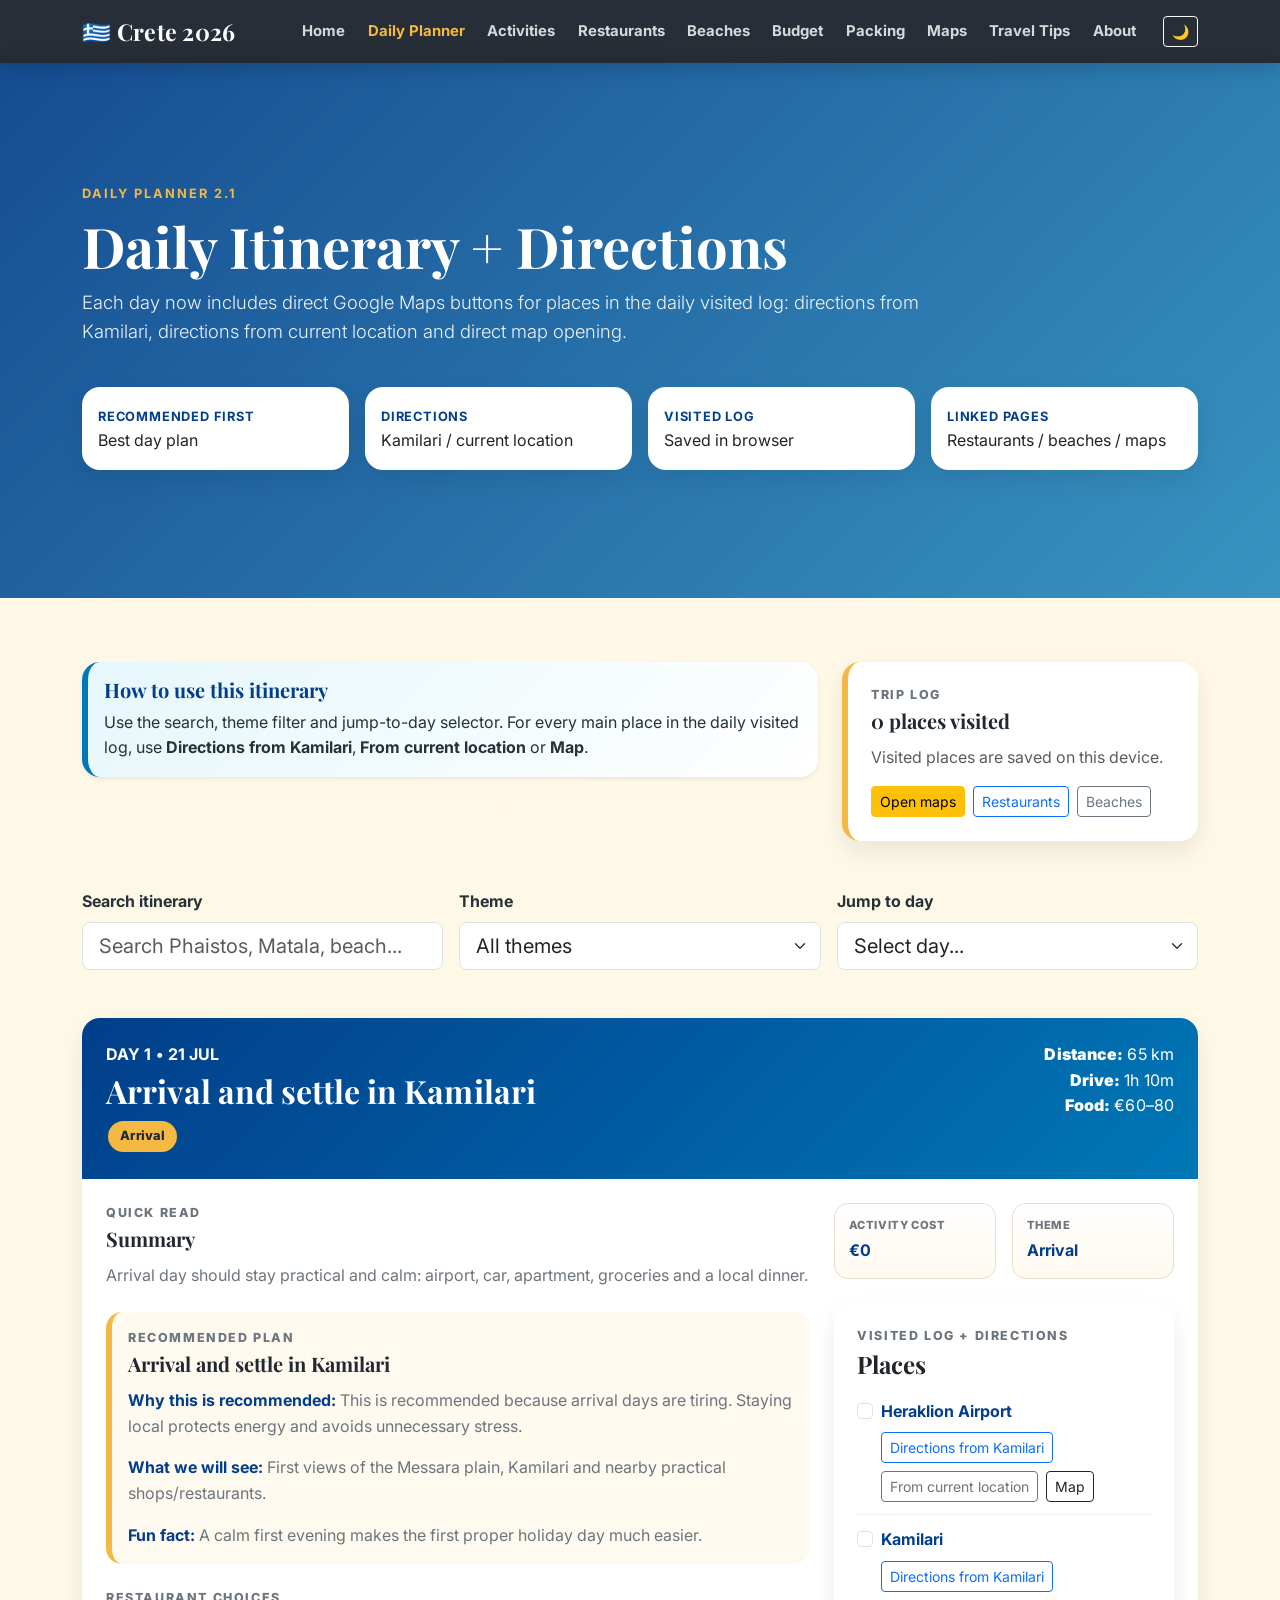
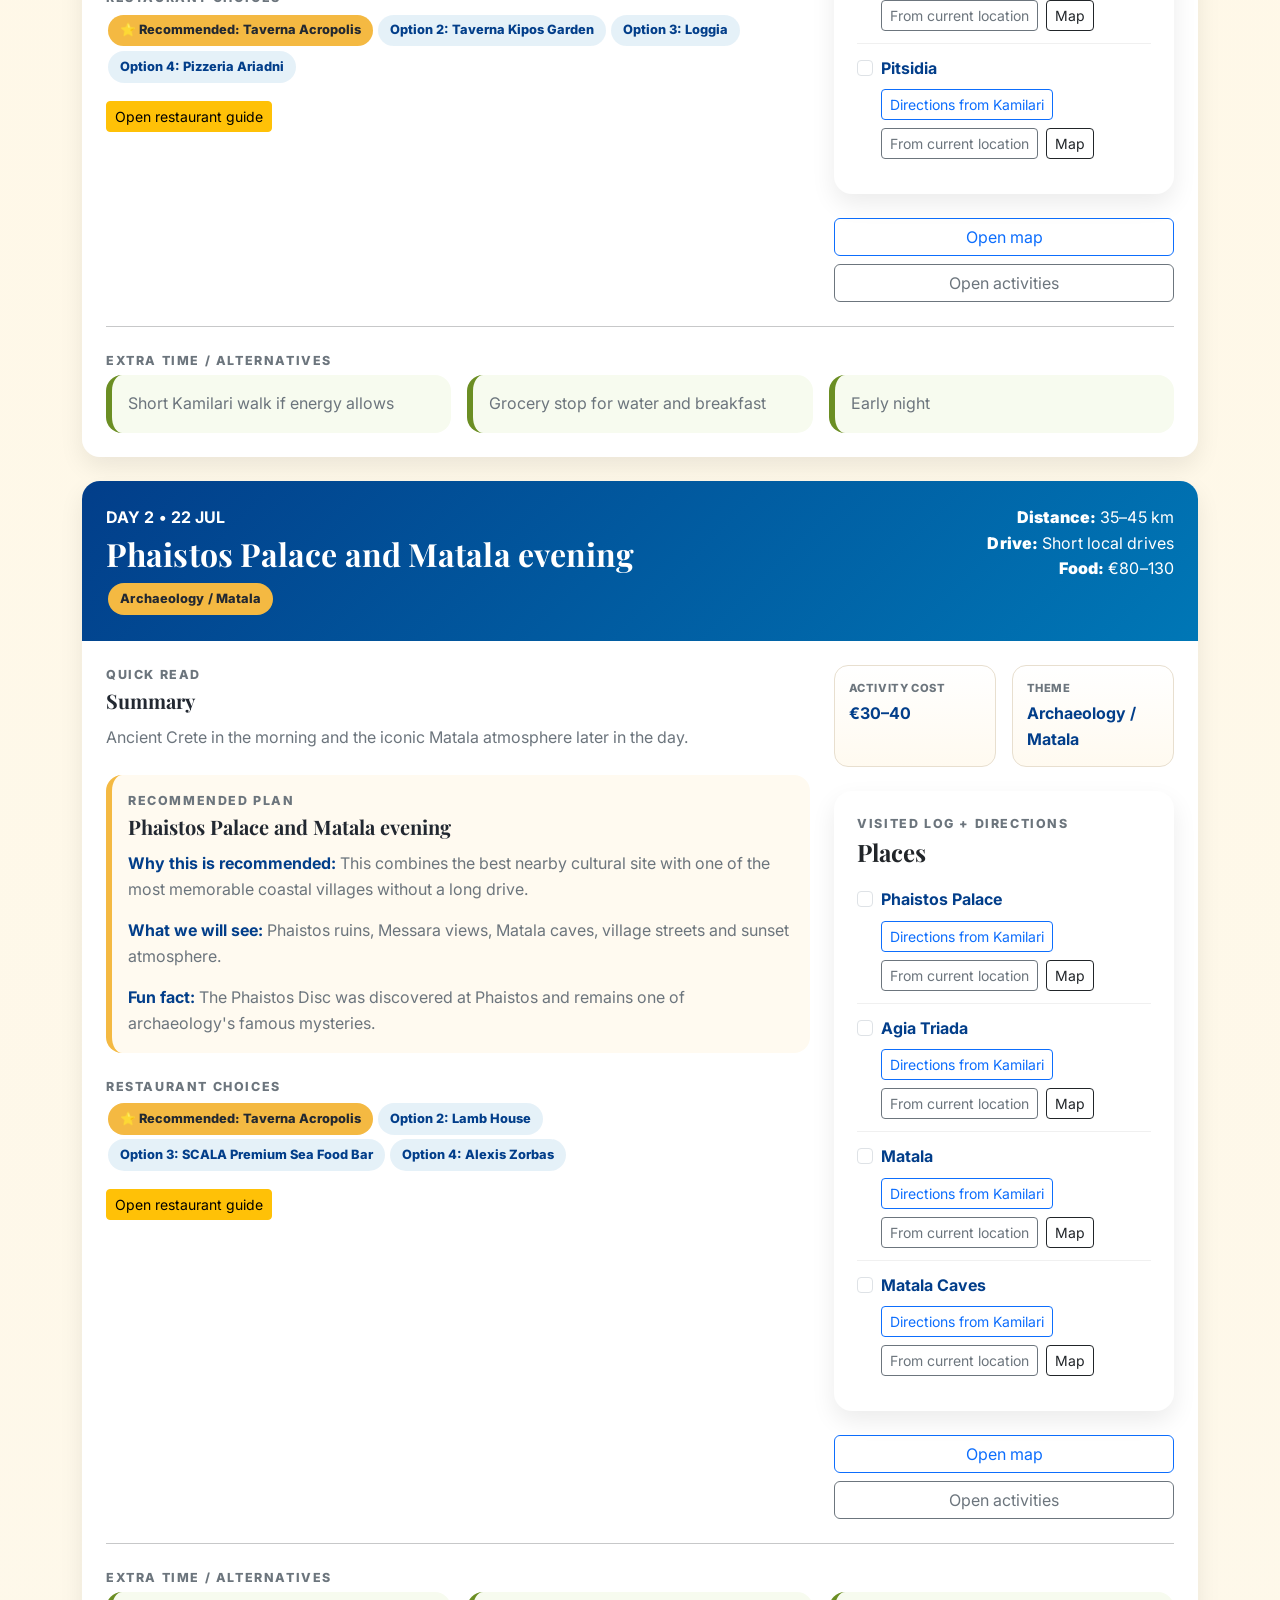
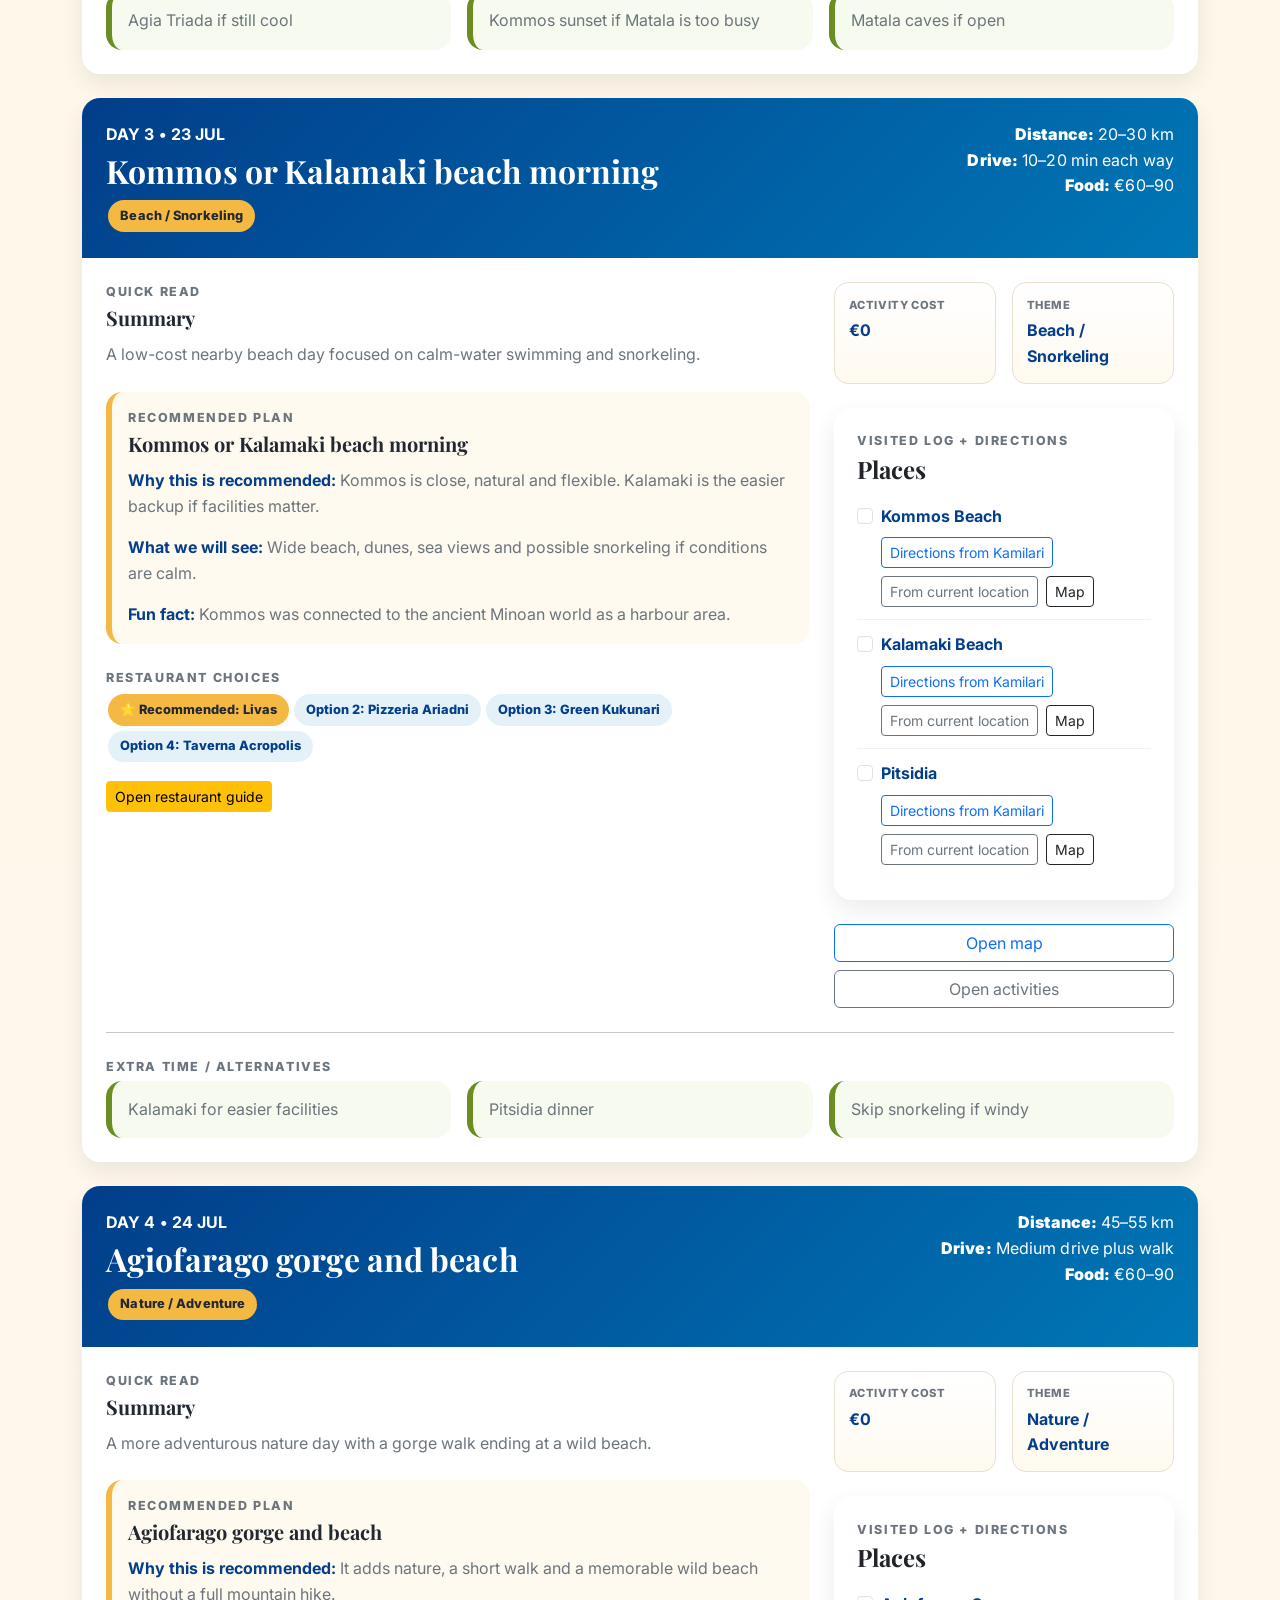
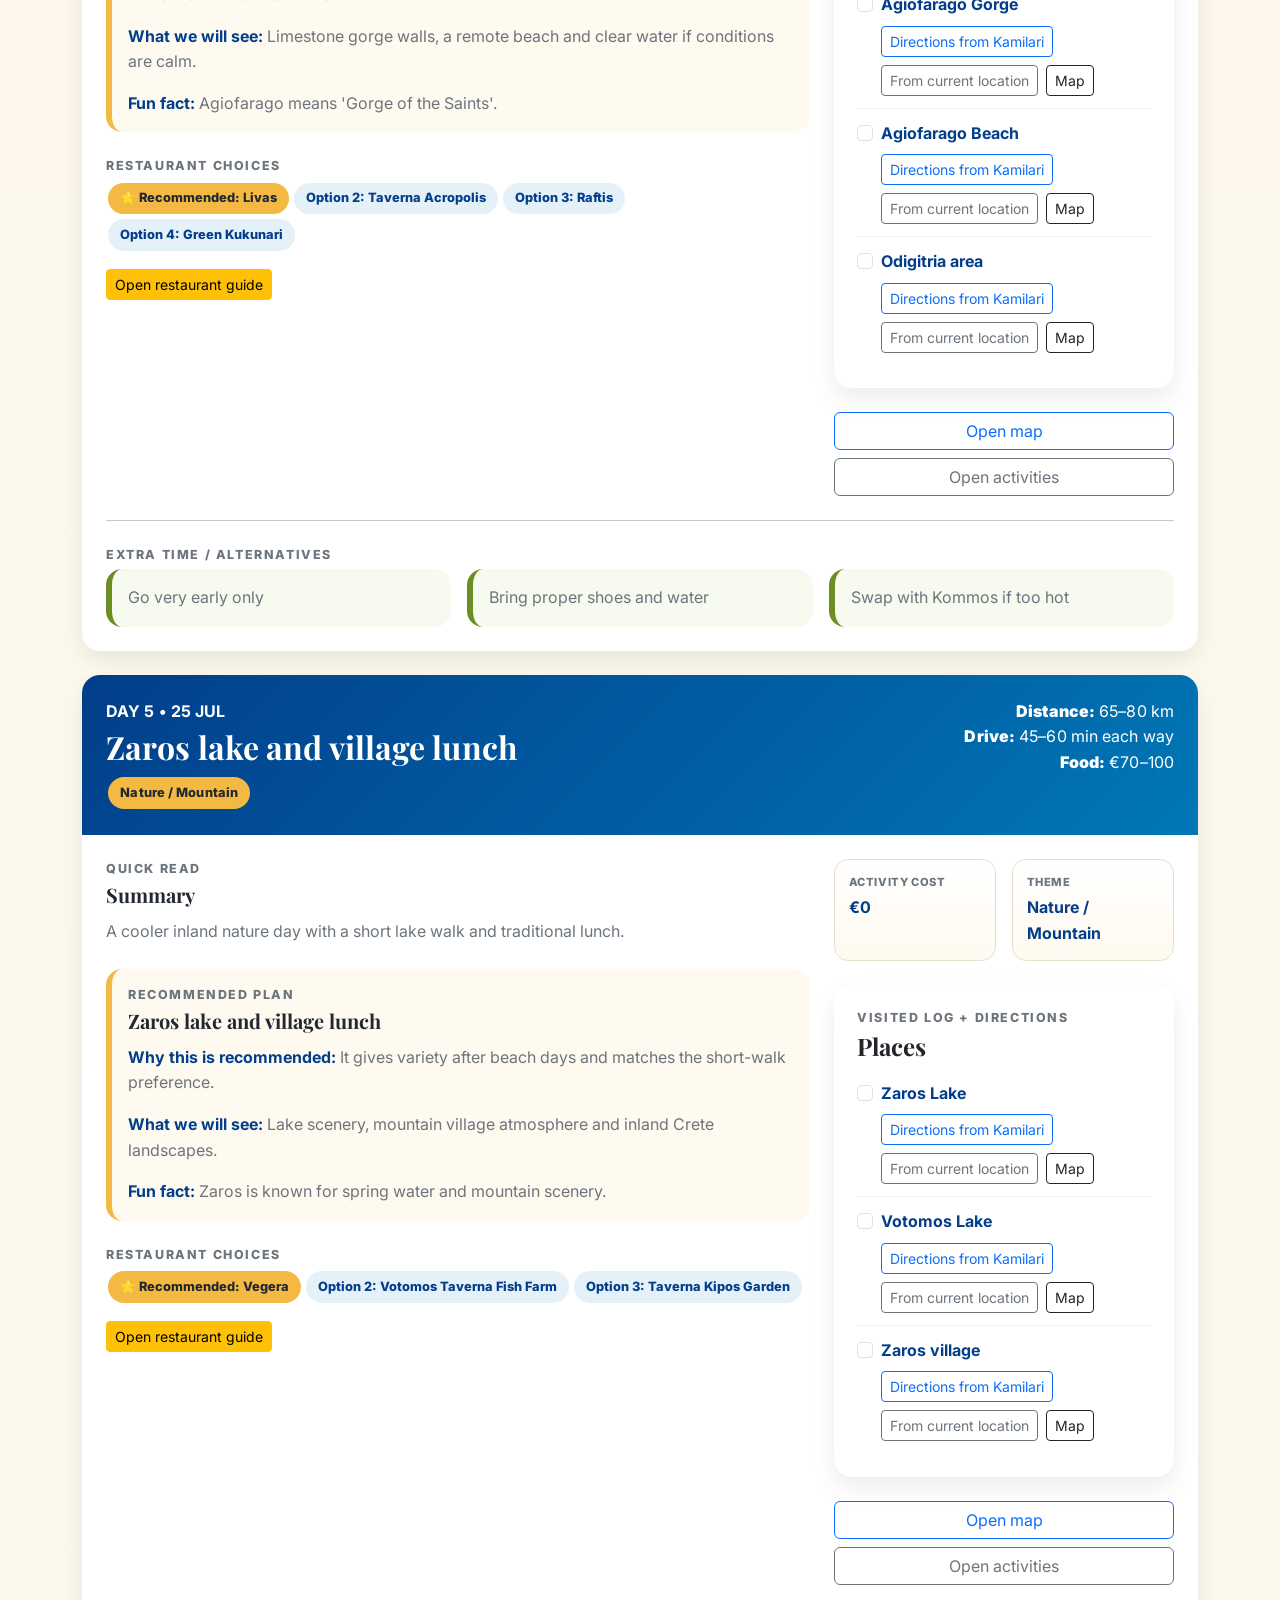
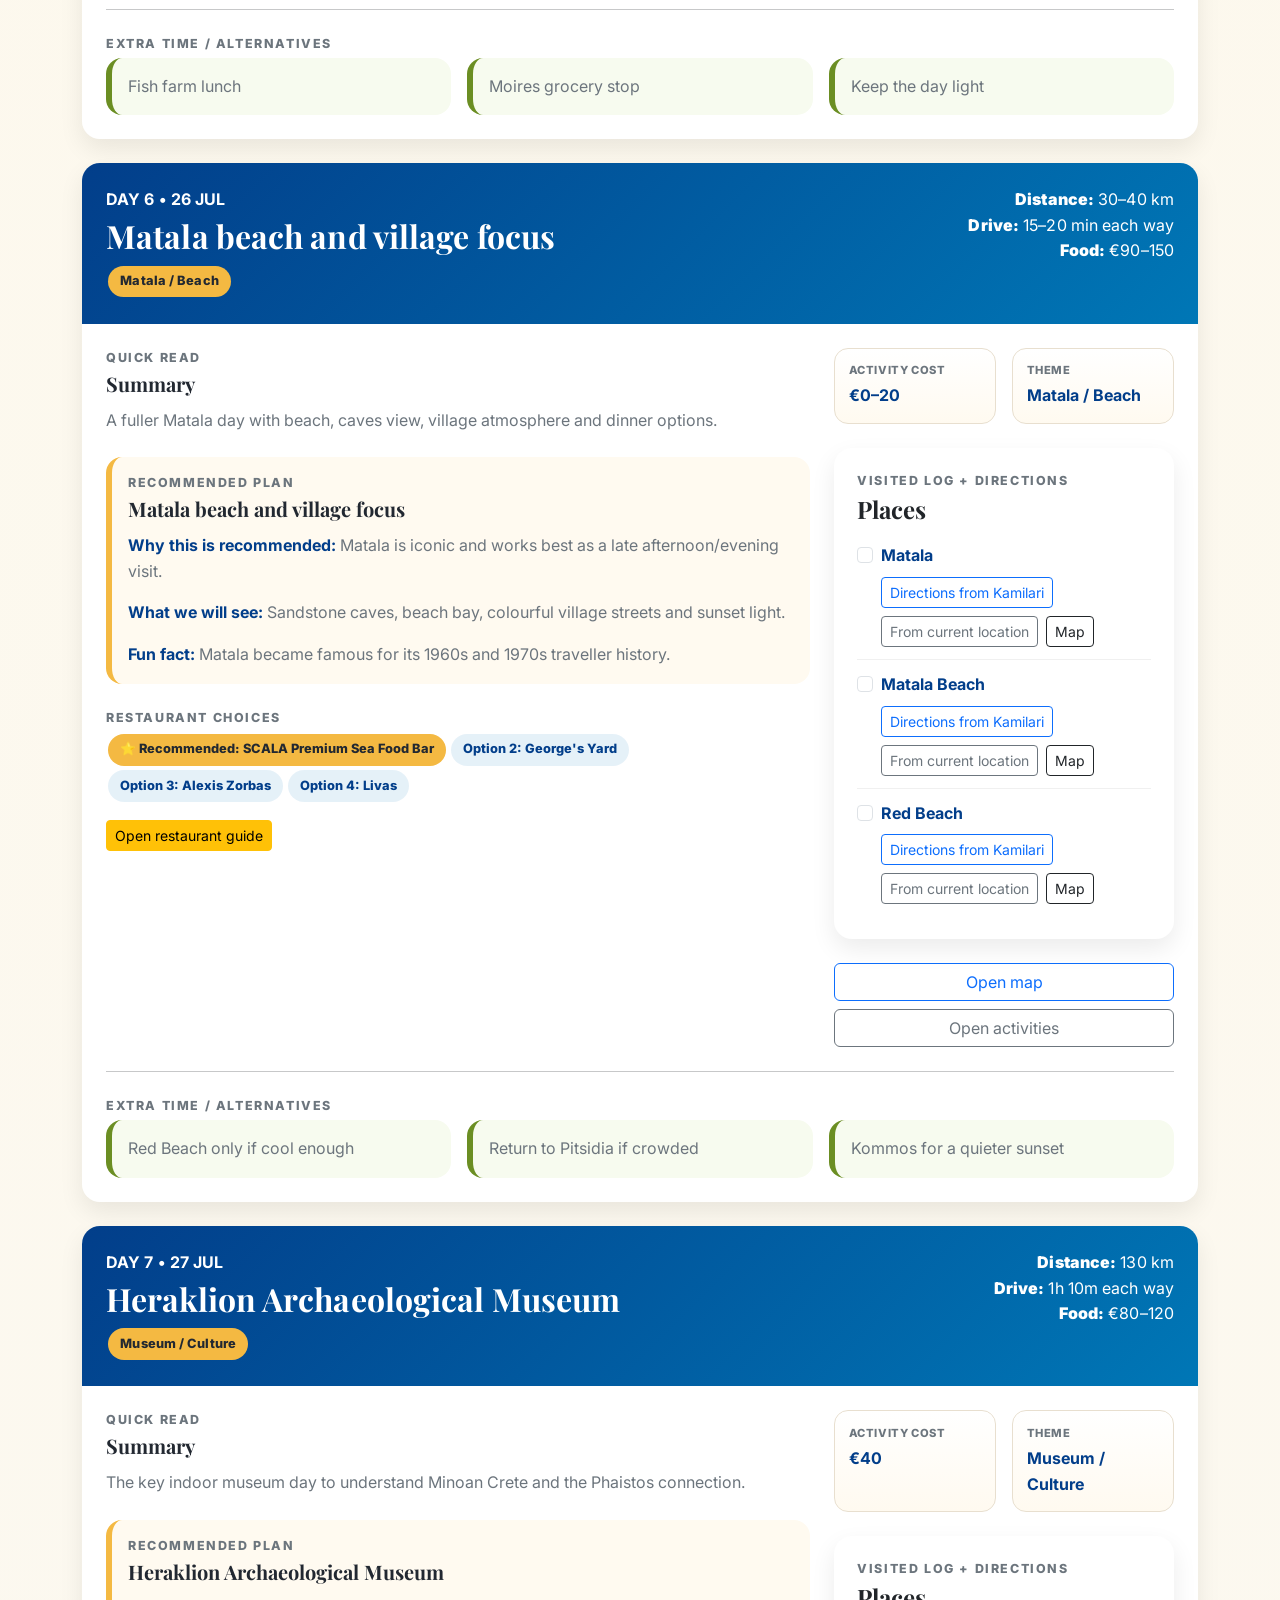
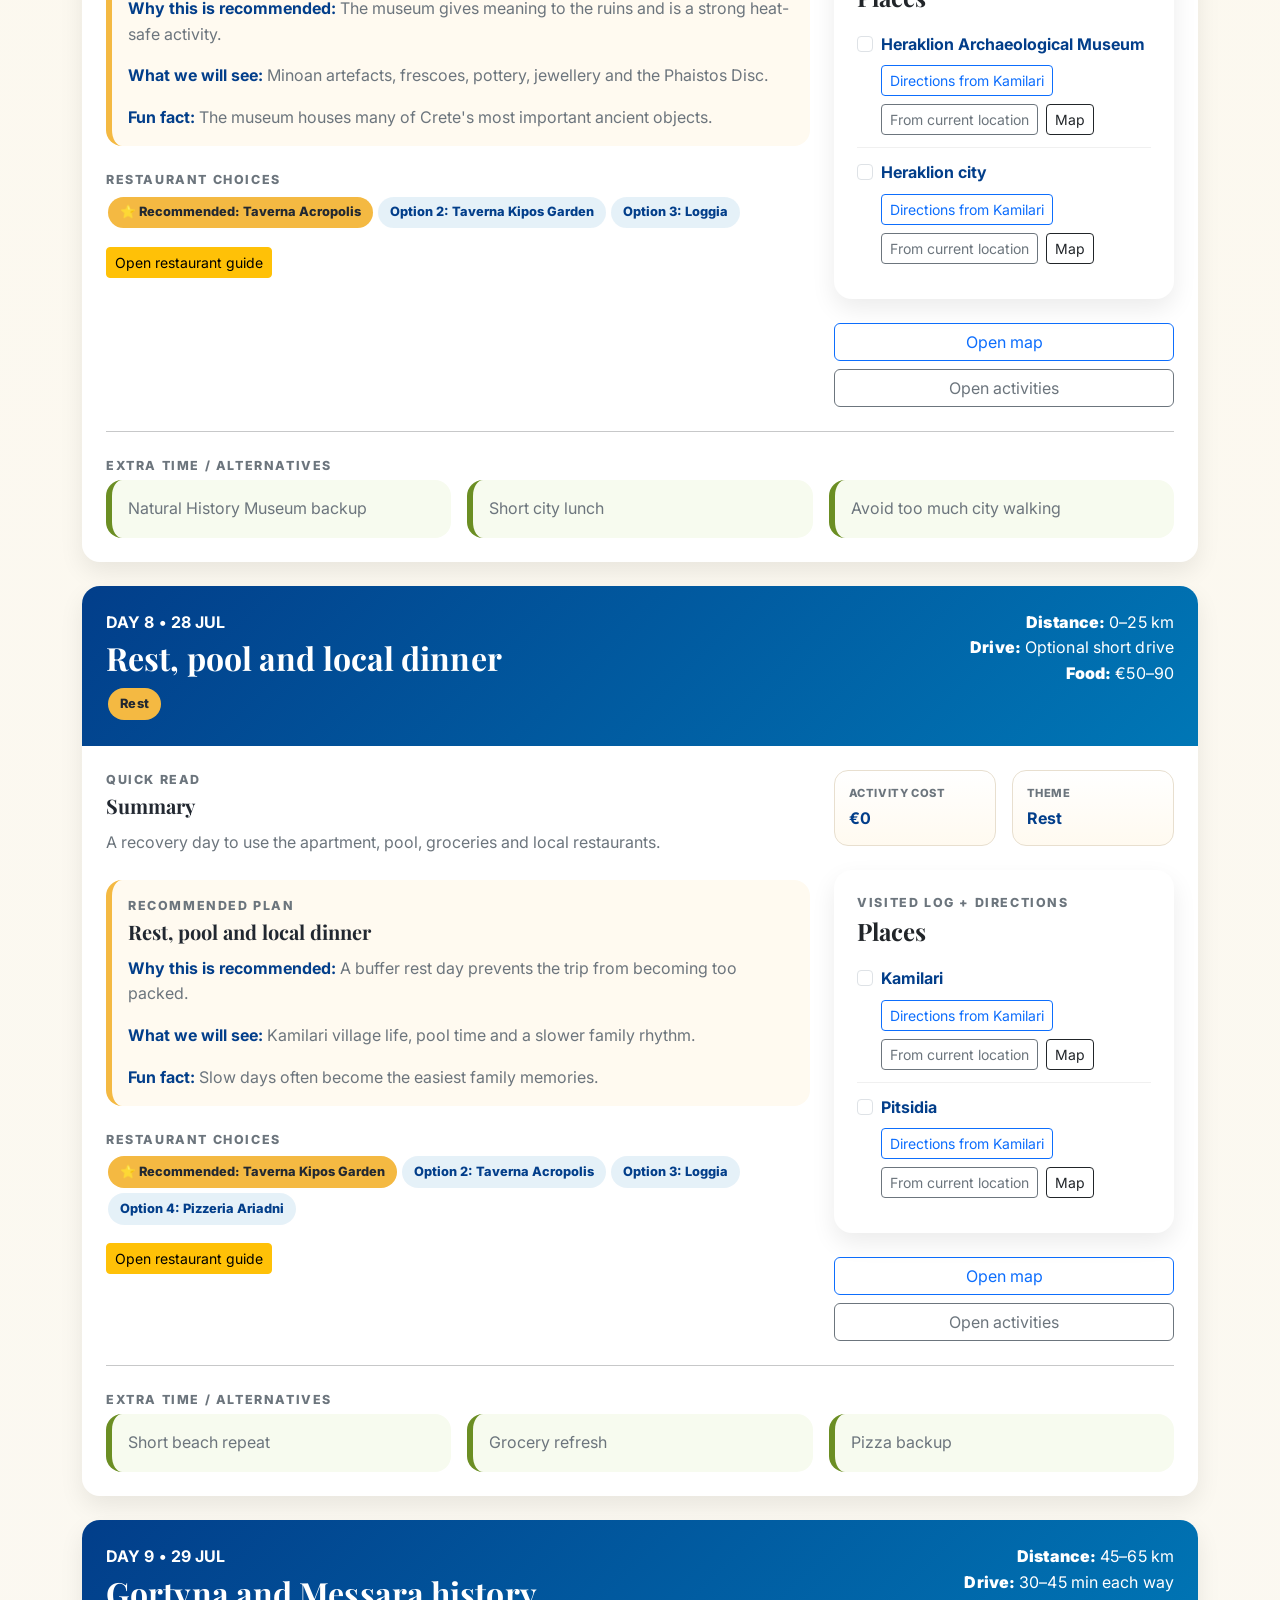
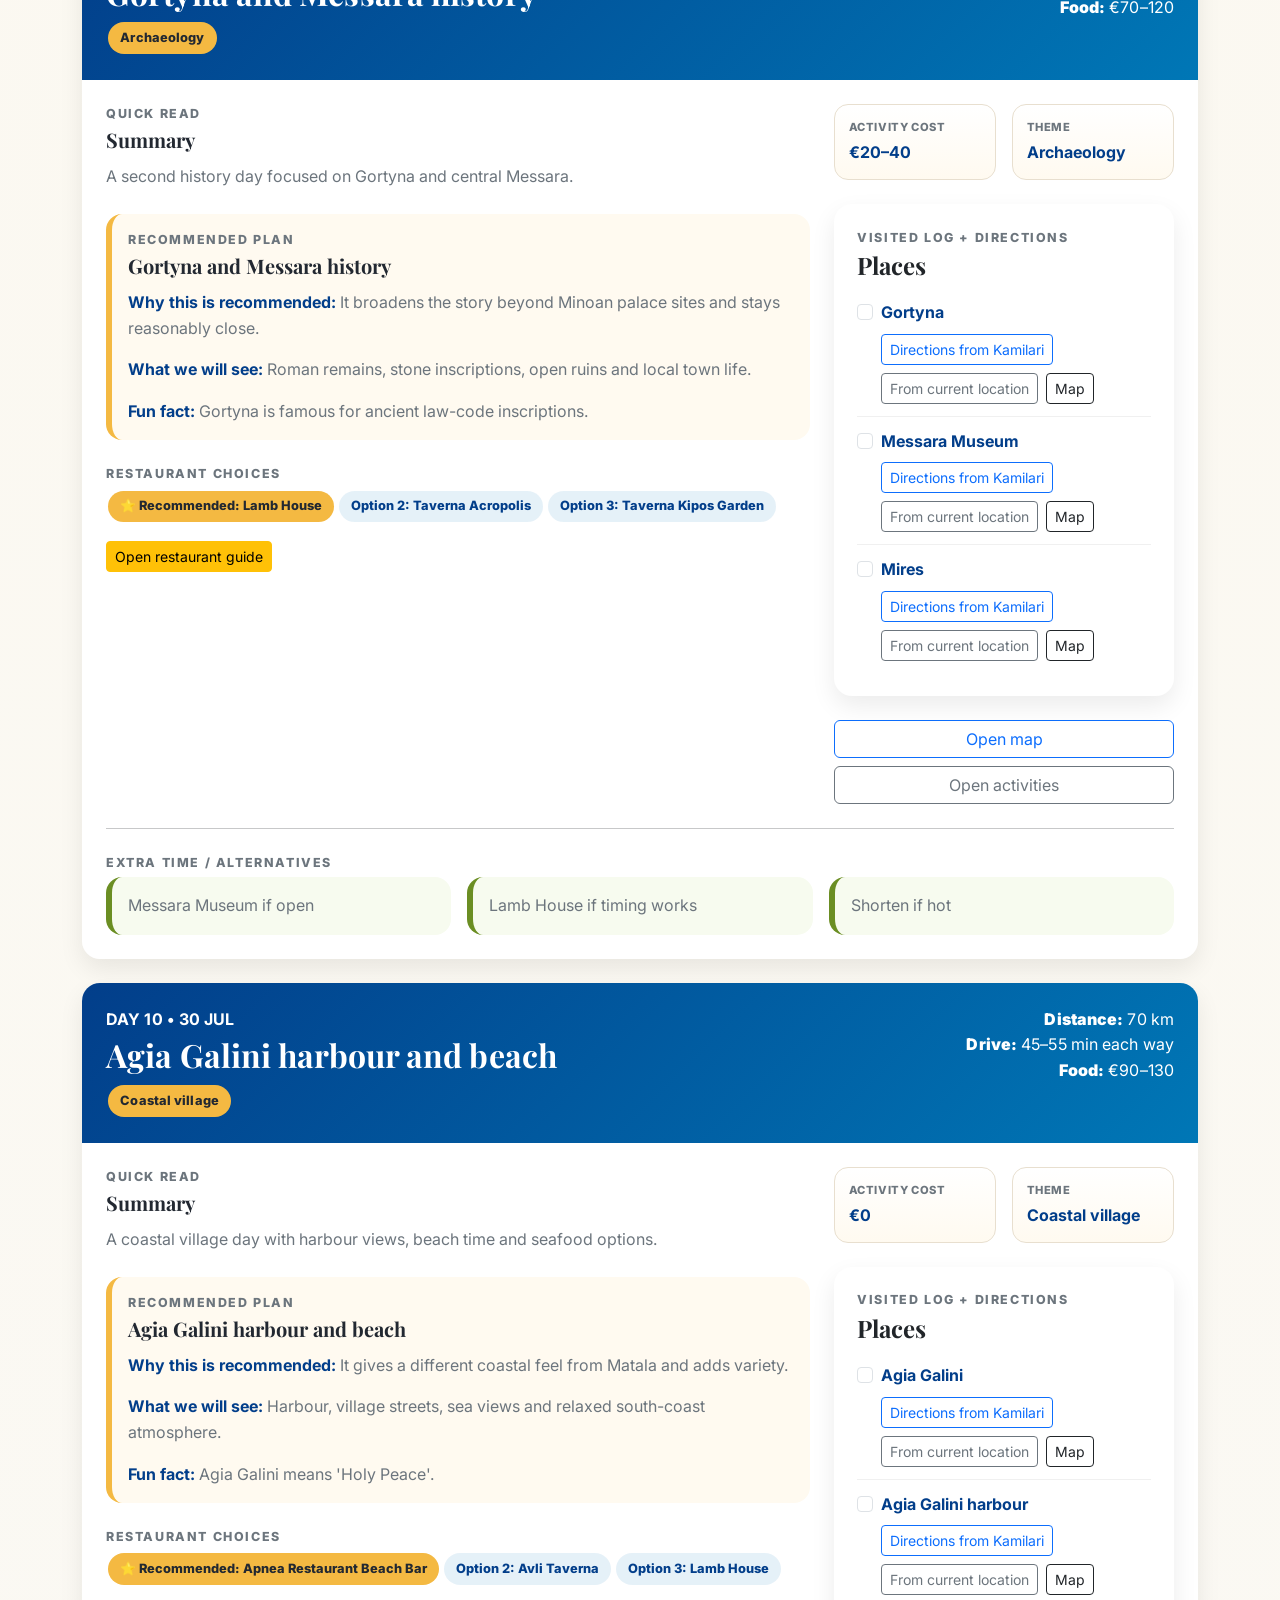
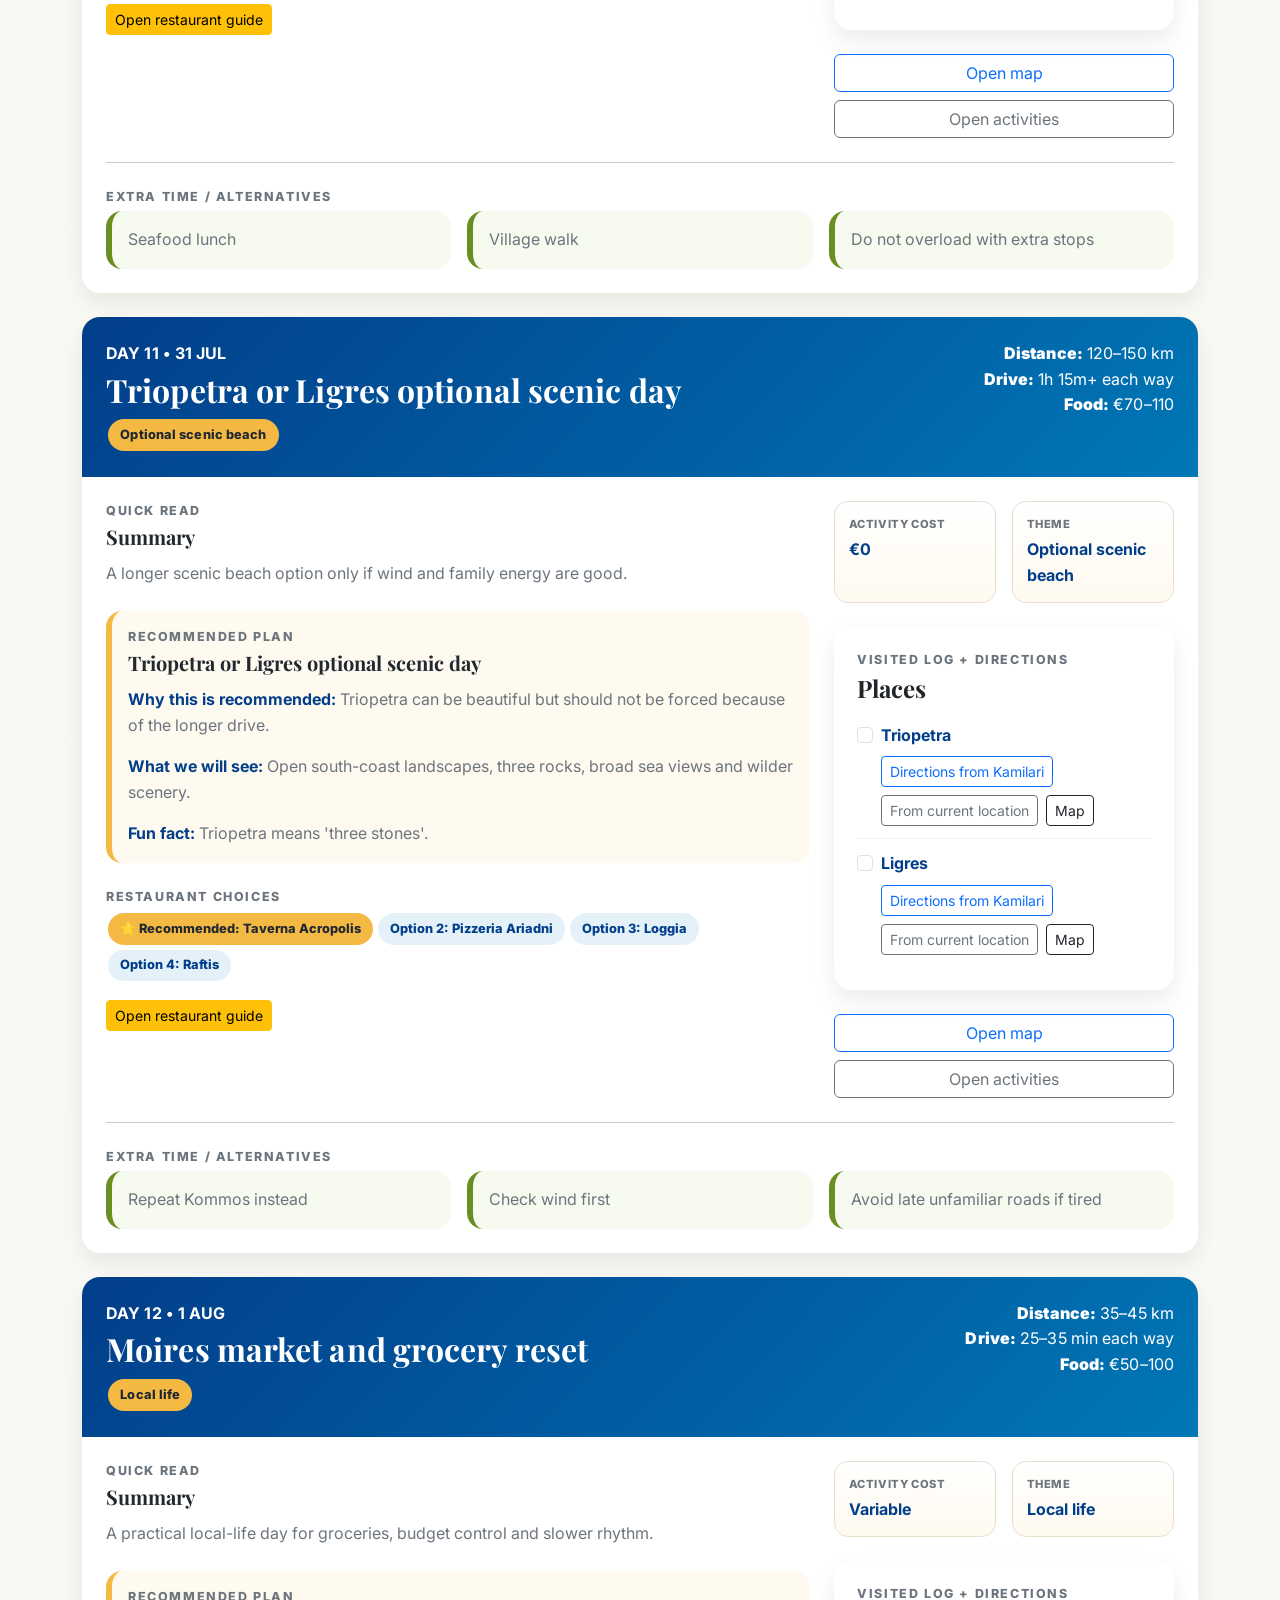
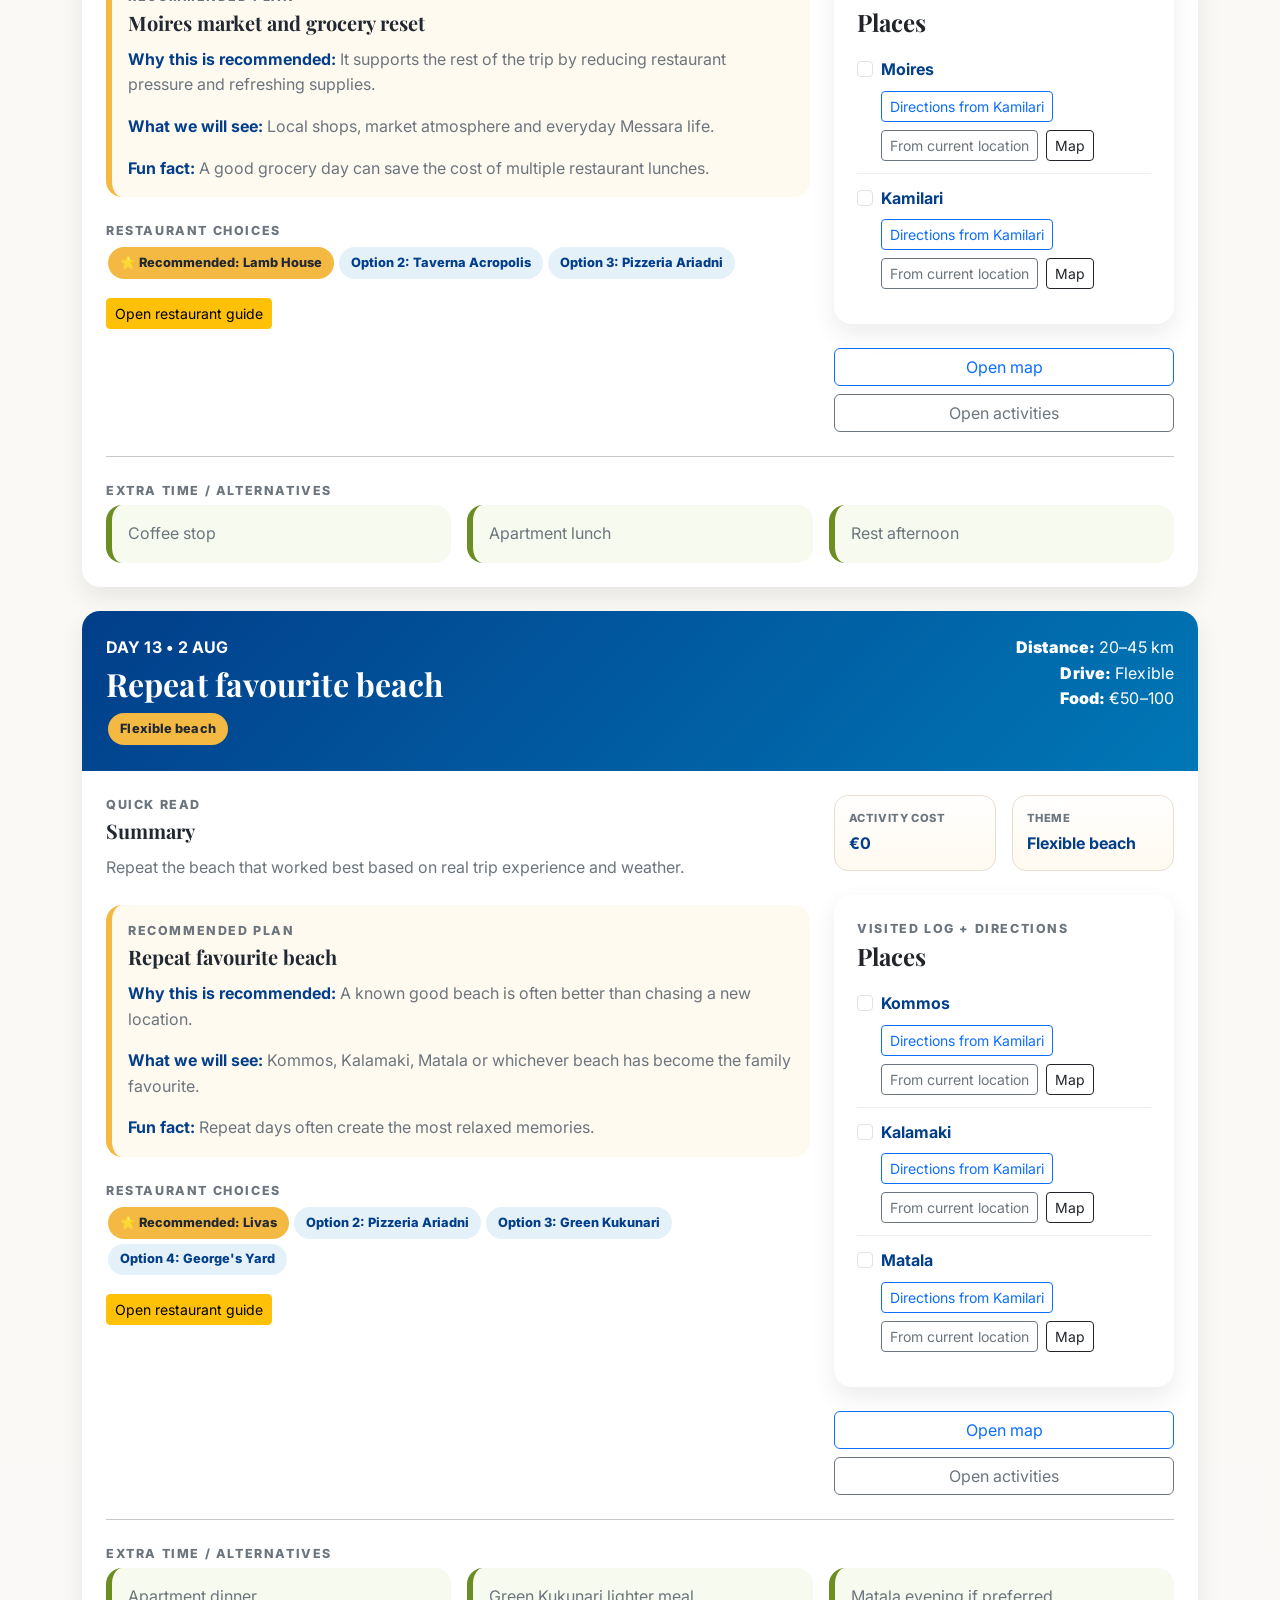
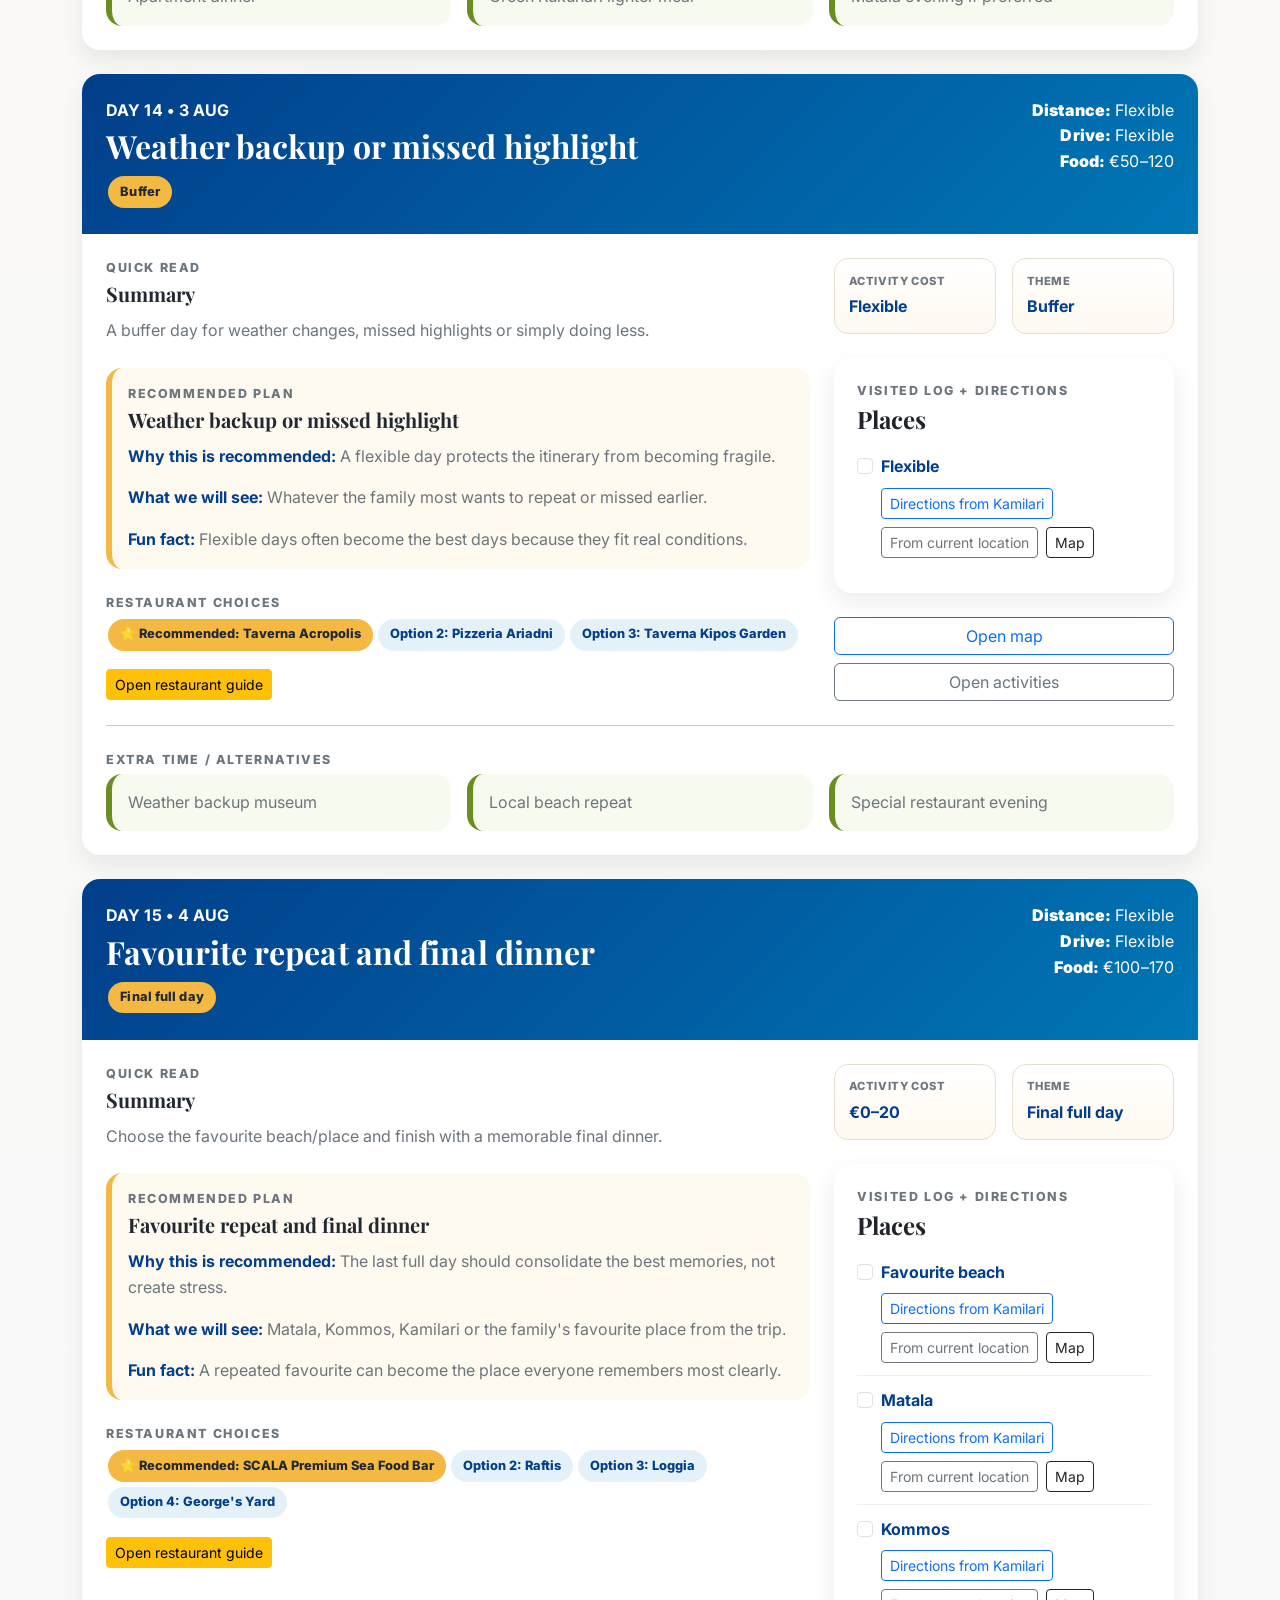
==== itinerary.html @ 0cd70614 "Add files via upload" ====
<!DOCTYPE html>
<html lang="en">
<head>
    <meta charset="UTF-8">
    <meta name="viewport" content="width=device-width, initial-scale=1.0">
    <title>Daily Planner | Crete Family Holiday 2026</title>
    <link href="https://cdn.jsdelivr.net/npm/bootstrap@5.3.3/dist/css/bootstrap.min.css" rel="stylesheet">
    <link href="https://fonts.googleapis.com/css2?family=Playfair+Display:wght@600;700&family=Inter:wght@400;500;600;700&display=swap" rel="stylesheet">
    <link href="css/style.css" rel="stylesheet">
    <style>
        .itinerary-hero { background: linear-gradient(135deg, rgba(2,62,138,.92), rgba(0,119,182,.78)); }
        .planner-section-label { letter-spacing: 1.6px; font-size: .78rem; text-transform: uppercase; color: #0077b6; font-weight: 800; }
        .day-card-header { background: linear-gradient(135deg, #023e8a, #0077b6); color: #fff; }
        .recommendation-box { border-left: 6px solid #f4b942; background: #fffaf0; border-radius: 16px; padding: 1rem; }
        .extra-box { border-left: 6px solid #6b8e23; background: #f7fbef; border-radius: 16px; padding: 1rem; height: 100%; }
        .meta-box { background: linear-gradient(180deg, #fff, #fffaf0); border: 1px solid #e8dfcf; border-radius: 14px; padding: .85rem; height: 100%; }
        .meta-box small { display:block; text-transform:uppercase; letter-spacing:.6px; font-size:.7rem; color:#6c757d; font-weight:800; margin-bottom:.2rem; }
        .meta-box strong { color:#023e8a; }
        .tag-pill { display:inline-block; padding:.35rem .75rem; border-radius:999px; background:rgba(0,119,182,.1); color:#023e8a; font-size:.8rem; font-weight:800; margin:.15rem; }
        .recommended-pill { background:#f4b942; color:#222831; }
        .visited-place-row { padding:.75rem 0; border-bottom:1px solid rgba(0,0,0,.06); }
        .visited-place-row:last-child { border-bottom:0; }
        .visited-place-row input:checked + label { text-decoration: line-through; color:#6c757d; }
        .summary-card { border-left: 6px solid #f4b942; }
        .sticky-actions { position: sticky; top: 75px; }
        @media (max-width: 991px) { .sticky-actions { position: static; } }
    </style>
</head>
<body>
    <nav class="navbar navbar-expand-lg navbar-dark bg-dark fixed-top">
        <div class="container">
            <a class="navbar-brand fw-bold" href="index.html">🇬🇷 Crete 2026</a>
            <button class="navbar-toggler" type="button" data-bs-toggle="collapse" data-bs-target="#mainNavbar" aria-controls="mainNavbar" aria-expanded="false" aria-label="Toggle navigation"><span class="navbar-toggler-icon"></span></button>
            <div class="collapse navbar-collapse" id="mainNavbar">
                <ul class="navbar-nav ms-auto align-items-lg-center">
                    <li class="nav-item"><a class="nav-link" href="index.html">Home</a></li>
                    <li class="nav-item"><a class="nav-link active" href="itinerary.html">Daily Planner</a></li>
                    <li class="nav-item"><a class="nav-link" href="activities.html">Activities</a></li>
                    <li class="nav-item"><a class="nav-link" href="restaurants.html">Restaurants</a></li>
                    <li class="nav-item"><a class="nav-link" href="beaches.html">Beaches</a></li>
                    <li class="nav-item"><a class="nav-link" href="budget.html">Budget</a></li>
                    <li class="nav-item"><a class="nav-link" href="packing.html">Packing</a></li>
                    <li class="nav-item"><a class="nav-link" href="maps.html">Maps</a></li>
                    <li class="nav-item"><a class="nav-link" href="traveltips.html">Travel Tips</a></li>
                    <li class="nav-item"><a class="nav-link" href="about.html">About</a></li>
                    <li class="nav-item"><button id="darkModeToggle" class="btn btn-sm btn-outline-light ms-lg-3" type="button">🌙</button></li>
                </ul>
            </div>
        </div>
    </nav>

    <header class="itinerary-hero text-white py-5" style="margin-top:56px;">
        <div class="container py-5">
            <p class="text-uppercase fw-bold mb-2">Daily Planner 2.1</p>
            <h1 class="display-4 fw-bold">Daily Itinerary + Directions</h1>
            <p class="lead">Each day now includes direct Google Maps buttons for places in the daily visited log: directions from Kamilari, directions from current location and direct map opening.</p>
            <div class="row g-3 mt-4">
                <div class="col-md-3"><div class="bg-white text-dark rounded p-3 h-100"><strong>Recommended first</strong><br>Best day plan</div></div>
                <div class="col-md-3"><div class="bg-white text-dark rounded p-3 h-100"><strong>Directions</strong><br>Kamilari / current location</div></div>
                <div class="col-md-3"><div class="bg-white text-dark rounded p-3 h-100"><strong>Visited log</strong><br>Saved in browser</div></div>
                <div class="col-md-3"><div class="bg-white text-dark rounded p-3 h-100"><strong>Linked pages</strong><br>Restaurants / beaches / maps</div></div>
            </div>
        </div>
    </header>

    <main>
        <section class="py-5 bg-light">
            <div class="container">
                <div class="row g-4 mb-5">
                    <div class="col-lg-8">
                        <div class="alert alert-info shadow-sm border-0 mb-0">
                            <h2 class="h5 fw-bold mb-2">How to use this itinerary</h2>
                            <p class="mb-0">Use the search, theme filter and jump-to-day selector. For every main place in the daily visited log, use <strong>Directions from Kamilari</strong>, <strong>From current location</strong> or <strong>Map</strong>.</p>
                        </div>
                    </div>
                    <div class="col-lg-4">
                        <div class="card shadow-sm summary-card sticky-actions">
                            <div class="card-body">
                                <p class="planner-section-label mb-1">Trip log</p>
                                <h3 class="fw-bold" id="visitedSummary">0 places visited</h3>
                                <p class="text-muted mb-3">Visited places are saved on this device.</p>
                                <div class="d-flex flex-wrap gap-2">
                                    <a class="btn btn-warning btn-sm" href="maps.html">Open maps</a>
                                    <a class="btn btn-outline-primary btn-sm" href="restaurants.html">Restaurants</a>
                                    <a class="btn btn-outline-secondary btn-sm" href="beaches.html">Beaches</a>
                                </div>
                            </div>
                        </div>
                    </div>
                </div>

                <div class="row g-3 mb-5">
                    <div class="col-md-4"><label for="daySearch" class="form-label fw-bold">Search itinerary</label><input id="daySearch" class="form-control form-control-lg" type="search" placeholder="Search Phaistos, Matala, beach..."></div>
                    <div class="col-md-4"><label for="themeFilter" class="form-label fw-bold">Theme</label><select id="themeFilter" class="form-select form-select-lg"><option value="all">All themes</option></select></div>
                    <div class="col-md-4"><label for="dayJump" class="form-label fw-bold">Jump to day</label><select id="dayJump" class="form-select form-select-lg"><option value="">Select day...</option></select></div>
                </div>
                <div id="daysContainer" class="row g-4"></div>
            </div>
        </section>
    </main>

    <footer class="bg-dark text-white py-4">
        <div class="container"><div class="row"><div class="col-md-6"><h5>Crete Family Holiday 2026</h5><p class="mb-0">Personal travel planner for Kamilari, South Crete.</p></div><div class="col-md-6 text-md-end"><p class="mb-0">Last updated: July 2026</p><p class="mb-0">Built for GitHub Pages</p></div></div></div>
    </footer>

    <script src="https://cdn.jsdelivr.net/npm/bootstrap@5.3.3/dist/js/bootstrap.bundle.min.js"></script>
    <script src="js/data.js"></script>
    <script src="js/script.js"></script>
    <script>
        const visitedPlacesKey = "creteVisitedPlaces";
        const placeCoordinates = {
            "heraklion-airport":[35.3397,25.1803], "kamilari":[35.0337,24.7935], "pitsidia":[35.0167,24.7833],
            "phaistos-palace":[35.0514,24.8138], "phaistos":[35.0514,24.8138], "agia-triada":[35.0586,24.7937],
            "matala":[34.9934,24.7497], "matala-caves":[34.9934,24.7497], "kommos-beach":[35.0044,24.7609], "kommos":[35.0044,24.7609],
            "kalamaki-beach":[35.0280,24.7592], "kalamaki":[35.0280,24.7592], "agiofarago-gorge":[34.9288,24.7791], "agiofarago-beach":[34.9288,24.7791], "agiofarago":[34.9288,24.7791],
            "odigitria-area":[34.9753,24.7906], "odigitria":[34.9753,24.7906], "zaros-lake":[35.1301,24.9046], "votomos-lake":[35.1301,24.9046], "zaros-village":[35.1301,24.9046], "zaros":[35.1301,24.9046],
            "red-beach":[34.9867,24.7475], "heraklion-archaeological-museum":[35.3384,25.1365], "heraklion-museum":[35.3384,25.1365], "heraklion-city":[35.3387,25.1442], "heraklion":[35.3387,25.1442],
            "gortyna":[35.0612,24.9476], "messara-museum":[35.0522,24.8733], "mires":[35.0522,24.8733], "moires":[35.0522,24.8733],
            "agia-galini":[35.0968,24.6889], "agia-galini-harbour":[35.0968,24.6889], "triopetra":[35.1163,24.5480], "ligres":[35.1152,24.5704], "favourite-beach":[34.9934,24.7497], "flexible":[35.0337,24.7935]
        };

        const enrichedDays = [
            {day:1,date:"21 Jul",theme:"Arrival",title:"Arrival and settle in Kamilari",distanceKm:"65 km",driveTime:"1h 10m",activityCost:"€0",foodBudget:"€60–80",summary:"Arrival day should stay practical and calm: airport, car, apartment, groceries and a local dinner.",why:"This is recommended because arrival days are tiring. Staying local protects energy and avoids unnecessary stress.",see:"First views of the Messara plain, Kamilari and nearby practical shops/restaurants.",fun:"A calm first evening makes the first proper holiday day much easier.",places:["Heraklion Airport","Kamilari","Pitsidia"],restaurants:["Taverna Acropolis","Taverna Kipos Garden","Loggia","Pizzeria Ariadni"],extras:["Short Kamilari walk if energy allows","Grocery stop for water and breakfast","Early night"]},
            {day:2,date:"22 Jul",theme:"Archaeology / Matala",title:"Phaistos Palace and Matala evening",distanceKm:"35–45 km",driveTime:"Short local drives",activityCost:"€30–40",foodBudget:"€80–130",summary:"Ancient Crete in the morning and the iconic Matala atmosphere later in the day.",why:"This combines the best nearby cultural site with one of the most memorable coastal villages without a long drive.",see:"Phaistos ruins, Messara views, Matala caves, village streets and sunset atmosphere.",fun:"The Phaistos Disc was discovered at Phaistos and remains one of archaeology's famous mysteries.",places:["Phaistos Palace","Agia Triada","Matala","Matala Caves"],restaurants:["Taverna Acropolis","Lamb House","SCALA Premium Sea Food Bar","Alexis Zorbas"],extras:["Agia Triada if still cool","Kommos sunset if Matala is too busy","Matala caves if open"]},
            {day:3,date:"23 Jul",theme:"Beach / Snorkeling",title:"Kommos or Kalamaki beach morning",distanceKm:"20–30 km",driveTime:"10–20 min each way",activityCost:"€0",foodBudget:"€60–90",summary:"A low-cost nearby beach day focused on calm-water swimming and snorkeling.",why:"Kommos is close, natural and flexible. Kalamaki is the easier backup if facilities matter.",see:"Wide beach, dunes, sea views and possible snorkeling if conditions are calm.",fun:"Kommos was connected to the ancient Minoan world as a harbour area.",places:["Kommos Beach","Kalamaki Beach","Pitsidia"],restaurants:["Livas","Pizzeria Ariadni","Green Kukunari","Taverna Acropolis"],extras:["Kalamaki for easier facilities","Pitsidia dinner","Skip snorkeling if windy"]},
            {day:4,date:"24 Jul",theme:"Nature / Adventure",title:"Agiofarago gorge and beach",distanceKm:"45–55 km",driveTime:"Medium drive plus walk",activityCost:"€0",foodBudget:"€60–90",summary:"A more adventurous nature day with a gorge walk ending at a wild beach.",why:"It adds nature, a short walk and a memorable wild beach without a full mountain hike.",see:"Limestone gorge walls, a remote beach and clear water if conditions are calm.",fun:"Agiofarago means 'Gorge of the Saints'.",places:["Agiofarago Gorge","Agiofarago Beach","Odigitria area"],restaurants:["Livas","Taverna Acropolis","Raftis","Green Kukunari"],extras:["Go very early only","Bring proper shoes and water","Swap with Kommos if too hot"]},
            {day:5,date:"25 Jul",theme:"Nature / Mountain",title:"Zaros lake and village lunch",distanceKm:"65–80 km",driveTime:"45–60 min each way",activityCost:"€0",foodBudget:"€70–100",summary:"A cooler inland nature day with a short lake walk and traditional lunch.",why:"It gives variety after beach days and matches the short-walk preference.",see:"Lake scenery, mountain village atmosphere and inland Crete landscapes.",fun:"Zaros is known for spring water and mountain scenery.",places:["Zaros Lake","Votomos Lake","Zaros village"],restaurants:["Vegera","Votomos Taverna Fish Farm","Taverna Kipos Garden"],extras:["Fish farm lunch","Moires grocery stop","Keep the day light"]},
            {day:6,date:"26 Jul",theme:"Matala / Beach",title:"Matala beach and village focus",distanceKm:"30–40 km",driveTime:"15–20 min each way",activityCost:"€0–20",foodBudget:"€90–150",summary:"A fuller Matala day with beach, caves view, village atmosphere and dinner options.",why:"Matala is iconic and works best as a late afternoon/evening visit.",see:"Sandstone caves, beach bay, colourful village streets and sunset light.",fun:"Matala became famous for its 1960s and 1970s traveller history.",places:["Matala","Matala Beach","Red Beach"],restaurants:["SCALA Premium Sea Food Bar","George's Yard","Alexis Zorbas","Livas"],extras:["Red Beach only if cool enough","Return to Pitsidia if crowded","Kommos for a quieter sunset"]},
            {day:7,date:"27 Jul",theme:"Museum / Culture",title:"Heraklion Archaeological Museum",distanceKm:"130 km",driveTime:"1h 10m each way",activityCost:"€40",foodBudget:"€80–120",summary:"The key indoor museum day to understand Minoan Crete and the Phaistos connection.",why:"The museum gives meaning to the ruins and is a strong heat-safe activity.",see:"Minoan artefacts, frescoes, pottery, jewellery and the Phaistos Disc.",fun:"The museum houses many of Crete's most important ancient objects.",places:["Heraklion Archaeological Museum","Heraklion city"],restaurants:["Taverna Acropolis","Taverna Kipos Garden","Loggia"],extras:["Natural History Museum backup","Short city lunch","Avoid too much city walking"]},
            {day:8,date:"28 Jul",theme:"Rest",title:"Rest, pool and local dinner",distanceKm:"0–25 km",driveTime:"Optional short drive",activityCost:"€0",foodBudget:"€50–90",summary:"A recovery day to use the apartment, pool, groceries and local restaurants.",why:"A buffer rest day prevents the trip from becoming too packed.",see:"Kamilari village life, pool time and a slower family rhythm.",fun:"Slow days often become the easiest family memories.",places:["Kamilari","Pitsidia"],restaurants:["Taverna Kipos Garden","Taverna Acropolis","Loggia","Pizzeria Ariadni"],extras:["Short beach repeat","Grocery refresh","Pizza backup"]},
            {day:9,date:"29 Jul",theme:"Archaeology",title:"Gortyna and Messara history",distanceKm:"45–65 km",driveTime:"30–45 min each way",activityCost:"€20–40",foodBudget:"€70–120",summary:"A second history day focused on Gortyna and central Messara.",why:"It broadens the story beyond Minoan palace sites and stays reasonably close.",see:"Roman remains, stone inscriptions, open ruins and local town life.",fun:"Gortyna is famous for ancient law-code inscriptions.",places:["Gortyna","Messara Museum","Mires"],restaurants:["Lamb House","Taverna Acropolis","Taverna Kipos Garden"],extras:["Messara Museum if open","Lamb House if timing works","Shorten if hot"]},
            {day:10,date:"30 Jul",theme:"Coastal village",title:"Agia Galini harbour and beach",distanceKm:"70 km",driveTime:"45–55 min each way",activityCost:"€0",foodBudget:"€90–130",summary:"A coastal village day with harbour views, beach time and seafood options.",why:"It gives a different coastal feel from Matala and adds variety.",see:"Harbour, village streets, sea views and relaxed south-coast atmosphere.",fun:"Agia Galini means 'Holy Peace'.",places:["Agia Galini","Agia Galini harbour"],restaurants:["Apnea Restaurant Beach Bar","Avli Taverna","Lamb House"],extras:["Seafood lunch","Village walk","Do not overload with extra stops"]},
            {day:11,date:"31 Jul",theme:"Optional scenic beach",title:"Triopetra or Ligres optional scenic day",distanceKm:"120–150 km",driveTime:"1h 15m+ each way",activityCost:"€0",foodBudget:"€70–110",summary:"A longer scenic beach option only if wind and family energy are good.",why:"Triopetra can be beautiful but should not be forced because of the longer drive.",see:"Open south-coast landscapes, three rocks, broad sea views and wilder scenery.",fun:"Triopetra means 'three stones'.",places:["Triopetra","Ligres"],restaurants:["Taverna Acropolis","Pizzeria Ariadni","Loggia","Raftis"],extras:["Repeat Kommos instead","Check wind first","Avoid late unfamiliar roads if tired"]},
            {day:12,date:"1 Aug",theme:"Local life",title:"Moires market and grocery reset",distanceKm:"35–45 km",driveTime:"25–35 min each way",activityCost:"Variable",foodBudget:"€50–100",summary:"A practical local-life day for groceries, budget control and slower rhythm.",why:"It supports the rest of the trip by reducing restaurant pressure and refreshing supplies.",see:"Local shops, market atmosphere and everyday Messara life.",fun:"A good grocery day can save the cost of multiple restaurant lunches.",places:["Moires","Kamilari"],restaurants:["Lamb House","Taverna Acropolis","Pizzeria Ariadni"],extras:["Coffee stop","Apartment lunch","Rest afternoon"]},
            {day:13,date:"2 Aug",theme:"Flexible beach",title:"Repeat favourite beach",distanceKm:"20–45 km",driveTime:"Flexible",activityCost:"€0",foodBudget:"€50–100",summary:"Repeat the beach that worked best based on real trip experience and weather.",why:"A known good beach is often better than chasing a new location.",see:"Kommos, Kalamaki, Matala or whichever beach has become the family favourite.",fun:"Repeat days often create the most relaxed memories.",places:["Kommos","Kalamaki","Matala"],restaurants:["Livas","Pizzeria Ariadni","Green Kukunari","George's Yard"],extras:["Apartment dinner","Green Kukunari lighter meal","Matala evening if preferred"]},
            {day:14,date:"3 Aug",theme:"Buffer",title:"Weather backup or missed highlight",distanceKm:"Flexible",driveTime:"Flexible",activityCost:"Flexible",foodBudget:"€50–120",summary:"A buffer day for weather changes, missed highlights or simply doing less.",why:"A flexible day protects the itinerary from becoming fragile.",see:"Whatever the family most wants to repeat or missed earlier.",fun:"Flexible days often become the best days because they fit real conditions.",places:["Flexible"],restaurants:["Taverna Acropolis","Pizzeria Ariadni","Taverna Kipos Garden"],extras:["Weather backup museum","Local beach repeat","Special restaurant evening"]},
            {day:15,date:"4 Aug",theme:"Final full day",title:"Favourite repeat and final dinner",distanceKm:"Flexible",driveTime:"Flexible",activityCost:"€0–20",foodBudget:"€100–170",summary:"Choose the favourite beach/place and finish with a memorable final dinner.",why:"The last full day should consolidate the best memories, not create stress.",see:"Matala, Kommos, Kamilari or the family's favourite place from the trip.",fun:"A repeated favourite can become the place everyone remembers most clearly.",places:["Favourite beach","Matala","Kommos","Kamilari"],restaurants:["SCALA Premium Sea Food Bar","Raftis","Loggia","George's Yard"],extras:["Start packing","Special dinner","Avoid overloading"]},
            {day:16,date:"5/6 Aug",theme:"Departure",title:"Pack, check out and airport",distanceKm:"65 km",driveTime:"1h 10m",activityCost:"€0",foodBudget:"€30–60",summary:"Departure day is logistics only: packing, car return and airport buffer.",why:"Airport days punish over-planning. A simple plan is the best plan.",see:"Final route from Kamilari to Heraklion Airport.",fun:"A boring departure plan is usually the most successful departure plan.",places:["Kamilari","Heraklion Airport"],restaurants:["Taverna Acropolis","Pizzeria Ariadni","Taverna Kipos Garden"],extras:["Check fuel policy","Simple breakfast/lunch","No sightseeing unless huge buffer"]}
        ];

        function slugify(value){ return String(value || "").toLowerCase().replace(/[^a-z0-9]+/g,"-").replace(/^-|-$/g,""); }
        function getVisitedPlaces(){ try { return JSON.parse(localStorage.getItem(visitedPlacesKey)) || {}; } catch(e) { return {}; } }
        function saveVisitedPlaces(visited){ localStorage.setItem(visitedPlacesKey, JSON.stringify(visited)); }
        function getPlaceCoordinates(placeName){ return placeCoordinates[slugify(placeName)] || null; }
        function getDirectionsFromKamilariUrl(placeName){ const c=getPlaceCoordinates(placeName); const d=c ? c[0]+","+c[1] : encodeURIComponent(placeName+" Crete"); return "https://www.google.com/maps/dir/?api=1&origin=Kamilari%2C%20Crete&destination="+d+"&travelmode=driving"; }
        function getDirectionsFromCurrentLocationUrl(placeName){ const c=getPlaceCoordinates(placeName); const d=c ? c[0]+","+c[1] : encodeURIComponent(placeName+" Crete"); return "https://www.google.com/maps/dir/?api=1&destination="+d+"&travelmode=driving"; }
        function getOpenMapUrl(placeName){ const c=getPlaceCoordinates(placeName); const q=c ? c[0]+","+c[1] : encodeURIComponent(placeName+" Crete"); return "https://www.google.com/maps/search/?api=1&query="+q; }

        function updateVisitedSummary(){ const visited=getVisitedPlaces(); const count=Object.values(visited).filter(Boolean).length; document.getElementById("visitedSummary").textContent = count + (count === 1 ? " place visited" : " places visited"); }

        function renderVisitedPlaces(day){
            const visited=getVisitedPlaces();
            return (day.places || []).map(place => {
                const id="place-"+slugify(place);
                const checked=visited[id] ? "checked" : "";
                return `<div class="visited-place-row">
                    <div class="d-flex gap-2 align-items-start">
                        <input class="form-check-input visited-place-checkbox" type="checkbox" id="${id}" data-place-id="${id}" ${checked}>
                        <label class="form-check-label" for="${id}"><strong>${place}</strong></label>
                    </div>
                    <div class="d-flex flex-wrap gap-2 ms-4 mt-2">
                        <a class="btn btn-sm btn-outline-primary" href="${getDirectionsFromKamilariUrl(place)}" target="_blank" rel="noopener noreferrer">Directions from Kamilari</a>
                        <a class="btn btn-sm btn-outline-secondary" href="${getDirectionsFromCurrentLocationUrl(place)}" target="_blank" rel="noopener noreferrer">From current location</a>
                        <a class="btn btn-sm btn-outline-dark" href="${getOpenMapUrl(place)}" target="_blank" rel="noopener noreferrer">Map</a>
                    </div>
                </div>`;
            }).join("");
        }

        function renderDayCard(day){
            const restaurants=(day.restaurants || []).map((r,i)=>`<span class="tag-pill ${i===0?'recommended-pill':''}">${i===0?'⭐ Recommended: ':'Option '+(i+1)+': '}${r}</span>`).join("");
            const extras=(day.extras || []).map(e=>`<div class="col-md-4"><div class="extra-box"><p class="mb-0">${e}</p></div></div>`).join("");
            return `<div class="col-12 day-card-wrapper" id="day-${day.day}" data-theme="${day.theme}">
                <article class="card shadow-sm day-card">
                    <div class="card-header day-card-header p-4"><div class="d-flex flex-column flex-lg-row justify-content-between gap-3"><div><p class="text-uppercase fw-bold mb-1">Day ${day.day} • ${day.date}</p><h2 class="fw-bold mb-2">${day.title}</h2><span class="tag-pill recommended-pill">${day.theme}</span></div><div class="text-lg-end"><div><strong>Distance:</strong> ${day.distanceKm}</div><div><strong>Drive:</strong> ${day.driveTime}</div><div><strong>Food:</strong> ${day.foodBudget}</div></div></div></div>
                    <div class="card-body p-4"><div class="row g-4"><div class="col-lg-8">
                        <p class="planner-section-label mb-1">Quick read</p><h3 class="fw-bold">Summary</h3><p>${day.summary}</p>
                        <div class="recommendation-box mt-4"><p class="planner-section-label mb-1">Recommended plan</p><h3 class="fw-bold">${day.title}</h3><p><strong>Why this is recommended:</strong> ${day.why}</p><p><strong>What we will see:</strong> ${day.see}</p><p class="mb-0"><strong>Fun fact:</strong> ${day.fun}</p></div>
                        <div class="mt-4"><p class="planner-section-label mb-1">Restaurant choices</p><div>${restaurants}</div><div class="mt-3"><a href="restaurants.html" class="btn btn-sm btn-warning">Open restaurant guide</a></div></div>
                    </div><div class="col-lg-4"><div class="row g-3"><div class="col-6"><div class="meta-box"><small>Activity cost</small><strong>${day.activityCost}</strong></div></div><div class="col-6"><div class="meta-box"><small>Theme</small><strong>${day.theme}</strong></div></div></div><div class="card shadow-sm mt-4"><div class="card-body"><p class="planner-section-label mb-1">Visited log + directions</p><h4 class="fw-bold">Places</h4>${renderVisitedPlaces(day)}</div></div><div class="d-grid gap-2 mt-4"><a class="btn btn-outline-primary" href="maps.html">Open map</a><a class="btn btn-outline-secondary" href="activities.html">Open activities</a></div></div></div>
                    <hr class="my-4"><p class="planner-section-label mb-1">Extra time / alternatives</p><div class="row g-3">${extras}</div></div>
                </article>
            </div>`;
        }

        function renderDays(){
            const search=document.getElementById("daySearch").value.toLowerCase().trim();
            const theme=document.getElementById("themeFilter").value;
            const filtered=enrichedDays.filter(day => (!search || JSON.stringify(day).toLowerCase().includes(search)) && (theme === "all" || day.theme === theme));
            document.getElementById("daysContainer").innerHTML = filtered.map(renderDayCard).join("");
            setupVisitedCheckboxes(); updateVisitedSummary();
        }

        function populateFilters(){
            const themes=Array.from(new Set(enrichedDays.map(d=>d.theme))).sort();
            document.getElementById("themeFilter").innerHTML = '<option value="all">All themes</option>' + themes.map(t=>`<option value="${t}">${t}</option>`).join("");
            document.getElementById("dayJump").innerHTML = '<option value="">Select day...</option>' + enrichedDays.map(day=>`<option value="day-${day.day}">Day ${day.day} — ${day.title}</option>`).join("");
        }

        function setupVisitedCheckboxes(){ document.querySelectorAll(".visited-place-checkbox").forEach(cb => cb.addEventListener("change", function(){ const visited=getVisitedPlaces(); visited[cb.dataset.placeId]=cb.checked; saveVisitedPlaces(visited); updateVisitedSummary(); })); }
        function setupEvents(){ document.getElementById("daySearch").addEventListener("input", renderDays); document.getElementById("themeFilter").addEventListener("change", renderDays); document.getElementById("dayJump").addEventListener("change", function(){ const target=document.getElementById(this.value); if(target) target.scrollIntoView({behavior:"smooth"}); }); }
        document.addEventListener("DOMContentLoaded", function(){ populateFilters(); setupEvents(); renderDays(); });
    </script>
</body>
</html>
---- css/style.css ----
/* =========================================================
   Crete Family Holiday 2026
   File: css/style.css
   Milestone: Premium styling for itinerary with cost cards
   ========================================================= */

:root {
    --aegean-blue: #0077b6;
    --deep-blue: #023e8a;
    --sea-blue: #00a8cc;
    --sand: #f6e7c1;
    --soft-sand: #fff8e7;
    --olive: #6b8e23;
    --terracotta: #c76f43;
    --gold: #f4b942;
    --white: #ffffff;
    --off-white: #f8f9fa;
    --dark-grey: #545857;
    --charcoal: #222831;
    --text-main: #263238;
    --text-muted: #6c757d;
    --border-soft: #e8dfcf;
    --shadow-soft: 0 10px 25px rgba(0, 0, 0, 0.08);
    --shadow-medium: 0 16px 40px rgba(0, 0, 0, 0.14);
    --radius-medium: 18px;
    --radius-large: 28px;
    --font-heading: "Playfair Display", Georgia, serif;
    --font-body: "Inter", Arial, sans-serif;
}

* {
    box-sizing: border-box;
}

html {
    scroll-behavior: smooth;
}

body {
    margin: 0;
    font-family: var(--font-body);
    color: var(--text-main);
    background: var(--soft-sand);
    line-height: 1.6;
}

h1,
h2,
h3,
h4,
h5,
h6 {
    font-family: var(--font-heading);
}

a {
    text-decoration: none;
}

/* Navigation */
.navbar {
    background: rgba(34, 40, 49, 0.97) !important;
    backdrop-filter: blur(12px);
    box-shadow: 0 4px 20px rgba(0, 0, 0, 0.18);
}

.navbar-brand {
    font-family: var(--font-heading);
    font-size: 1.45rem;
    letter-spacing: 0.3px;
}

.navbar-dark .navbar-nav .nav-link {
    color: rgba(255, 255, 255, 0.82);
    font-weight: 700;
    font-size: 0.93rem;
    padding-left: 0.7rem;
    padding-right: 0.7rem;
    transition: color 0.2s ease, transform 0.2s ease;
}

.navbar-dark .navbar-nav .nav-link:hover,
.navbar-dark .navbar-nav .nav-link.active {
    color: var(--gold);
}

.navbar-dark .navbar-nav .nav-link:hover {
    transform: translateY(-1px);
}

/* Hero */
header.bg-primary {
    background:
        radial-gradient(circle at top right, rgba(244, 185, 66, 0.24), transparent 32%),
        radial-gradient(circle at bottom left, rgba(255, 255, 255, 0.18), transparent 28%),
        linear-gradient(135deg, rgba(2, 62, 138, 0.96), rgba(0, 119, 182, 0.9), rgba(0, 168, 204, 0.86)) !important;
    overflow: hidden;
}

header .display-4 {
    color: var(--white);
    max-width: 900px;
}

header .lead {
    max-width: 900px;
    color: rgba(255, 255, 255, 0.92);
    font-size: 1.15rem;
}

header .text-uppercase {
    color: var(--gold);
    letter-spacing: 2px;
    font-size: 0.8rem;
}

header .bg-white {
    border: none;
    border-radius: var(--radius-medium) !important;
    box-shadow: var(--shadow-soft);
    transition: transform 0.25s ease, box-shadow 0.25s ease;
}

header .bg-white:hover {
    transform: translateY(-4px);
    box-shadow: var(--shadow-medium);
}

header .bg-white strong {
    color: var(--deep-blue);
    font-size: 0.8rem;
    text-transform: uppercase;
    letter-spacing: 0.8px;
}

/* Main page background */
.bg-light {
    background: linear-gradient(180deg, var(--soft-sand), var(--off-white)) !important;
}

.py-5 {
    padding-top: 4rem !important;
    padding-bottom: 4rem !important;
}

.text-primary {
    color: var(--aegean-blue) !important;
}

/* Alerts / info panels */
.alert-info {
    background: linear-gradient(135deg, #e6f7fb, #ffffff);
    color: var(--text-main);
    border-left: 6px solid var(--aegean-blue) !important;
    border-radius: var(--radius-medium);
}

.alert-info h2 {
    color: var(--deep-blue);
}

/* Cards */
.card {
    border: none;
    border-radius: var(--radius-medium);
    overflow: hidden;
    background: var(--white);
    transition: transform 0.25s ease, box-shadow 0.25s ease;
}

.card.shadow-sm {
    box-shadow: var(--shadow-soft) !important;
}

.card:hover {
    transform: translateY(-5px);
    box-shadow: var(--shadow-medium) !important;
}

.card-body {
    padding: 1.45rem;
}

.card-body h3 {
    font-size: 1.25rem;
    margin-bottom: 0.75rem;
    color: var(--charcoal);
}

.card-body p {
    color: var(--text-muted);
}

.card-body strong {
    color: var(--deep-blue);
}

/* Itinerary cards */
.itinerary-card {
    border: 1px solid rgba(232, 223, 207, 0.75);
}

.card-header {
    border: none;
    padding: 1rem 1.25rem;
    font-size: 1rem;
    letter-spacing: 0.1px;
}

.card-header strong {
    font-family: var(--font-body);
    font-weight: 900;
}

.card-footer {
    border-top: 1px solid var(--border-soft);
    background: #fffdf7;
    color: var(--text-muted);
    font-size: 0.9rem;
    padding: 1rem 1.25rem;
}

.card-footer strong {
    color: var(--charcoal);
}

/* Better Bootstrap colours */
.card-header.bg-warning {
    background: linear-gradient(135deg, var(--gold), #ffd166) !important;
    color: var(--charcoal) !important;
}

.card-header.bg-info {
    background: linear-gradient(135deg, #00b4d8, var(--aegean-blue)) !important;
}

.card-header.bg-primary {
    background: linear-gradient(135deg, var(--aegean-blue), var(--deep-blue)) !important;
}

.card-header.bg-success {
    background: linear-gradient(135deg, var(--olive), #8fb339) !important;
}

.card-header.bg-secondary {
    background: linear-gradient(135deg, var(--dark-grey), #6f7876) !important;
}

.card-header.bg-dark {
    background: linear-gradient(135deg, var(--charcoal), #111827) !important;
}

.card-header.bg-danger {
    background: linear-gradient(135deg, var(--terracotta), #e76f51) !important;
}

.card-header.bg-light {
    background: linear-gradient(135deg, var(--sand), #fff2c7) !important;
    color: var(--charcoal) !important;
}

/* Badges */
.badge {
    font-weight: 800;
    letter-spacing: 0.2px;
    padding: 0.55rem 0.72rem;
}

.text-bg-dark {
    background: var(--charcoal) !important;
}

.text-bg-secondary {
    background: #6f7876 !important;
}

/* Metric boxes inside itinerary cards */
.itinerary-card .border.rounded.bg-light {
    background: linear-gradient(180deg, #ffffff, #fffaf0) !important;
    border-color: var(--border-soft) !important;
    border-radius: 14px !important;
}

.itinerary-card small {
    display: inline-block;
    font-weight: 800;
    text-transform: uppercase;
    color: var(--text-muted) !important;
    font-size: 0.7rem;
    letter-spacing: 0.6px;
    margin-bottom: 0.2rem;
}

.itinerary-card .border strong {
    color: var(--deep-blue);
    font-size: 0.92rem;
}

/* Section heading */
.text-center .text-uppercase {
    letter-spacing: 1.8px;
    font-size: 0.78rem;
}

.text-center h2 {
    color: var(--charcoal);
    font-size: 2.35rem;
}

.text-center p {
    max-width: 780px;
    margin-left: auto;
    margin-right: auto;
}

/* Footer */
footer.bg-dark {
    background: var(--charcoal) !important;
    border-top: 5px solid var(--gold);
}

footer h5 {
    color: var(--white);
}

footer p {
    color: rgba(255, 255, 255, 0.75);
}

/* Responsive */
@media (max-width: 991px) {
    .navbar-nav {
        padding-top: 1rem;
        padding-bottom: 1rem;
    }

    .navbar-dark .navbar-nav .nav-link {
        padding-left: 0;
        padding-top: 0.5rem;
        padding-bottom: 0.5rem;
    }

    header .display-4 {
        font-size: 2.55rem;
    }
}

@media (max-width: 767px) {
    body {
        font-size: 0.96rem;
    }

    .py-5 {
        padding-top: 3rem !important;
        padding-bottom: 3rem !important;
    }

    header .container {
        padding-top: 1.5rem;
        padding-bottom: 1.5rem;
    }

    header .display-4 {
        font-size: 2.05rem;
    }

    header .lead {
        font-size: 1rem;
    }

    .text-center h2 {
        font-size: 1.85rem;
    }

    .card-body {
        padding: 1.2rem;
    }

    .card-header,
    .card-footer {
        padding: 0.95rem 1rem;
    }
}

@media (max-width: 575px) {
    .navbar-brand {
        font-size: 1.25rem;
    }

    header .display-4 {
        font-size: 1.85rem;
    }

    .itinerary-card .border strong {
        font-size: 0.86rem;
    }
}
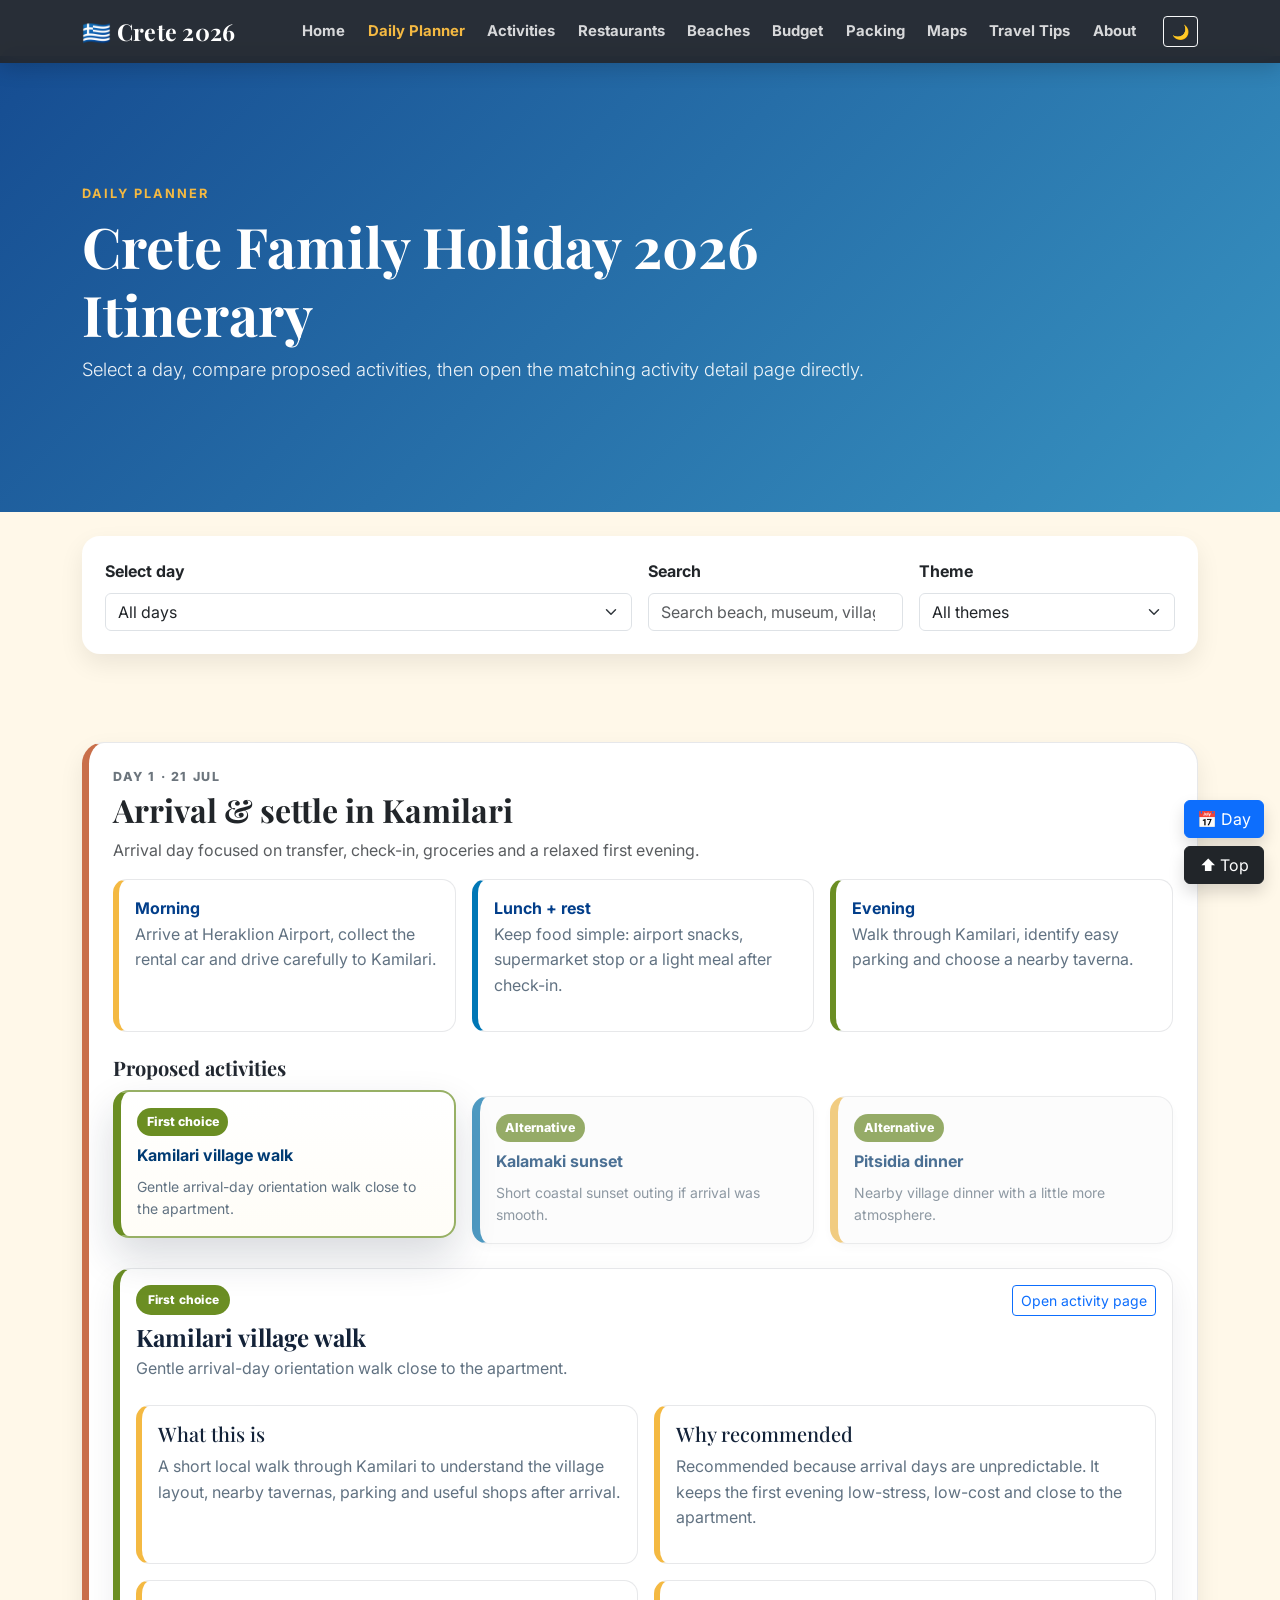
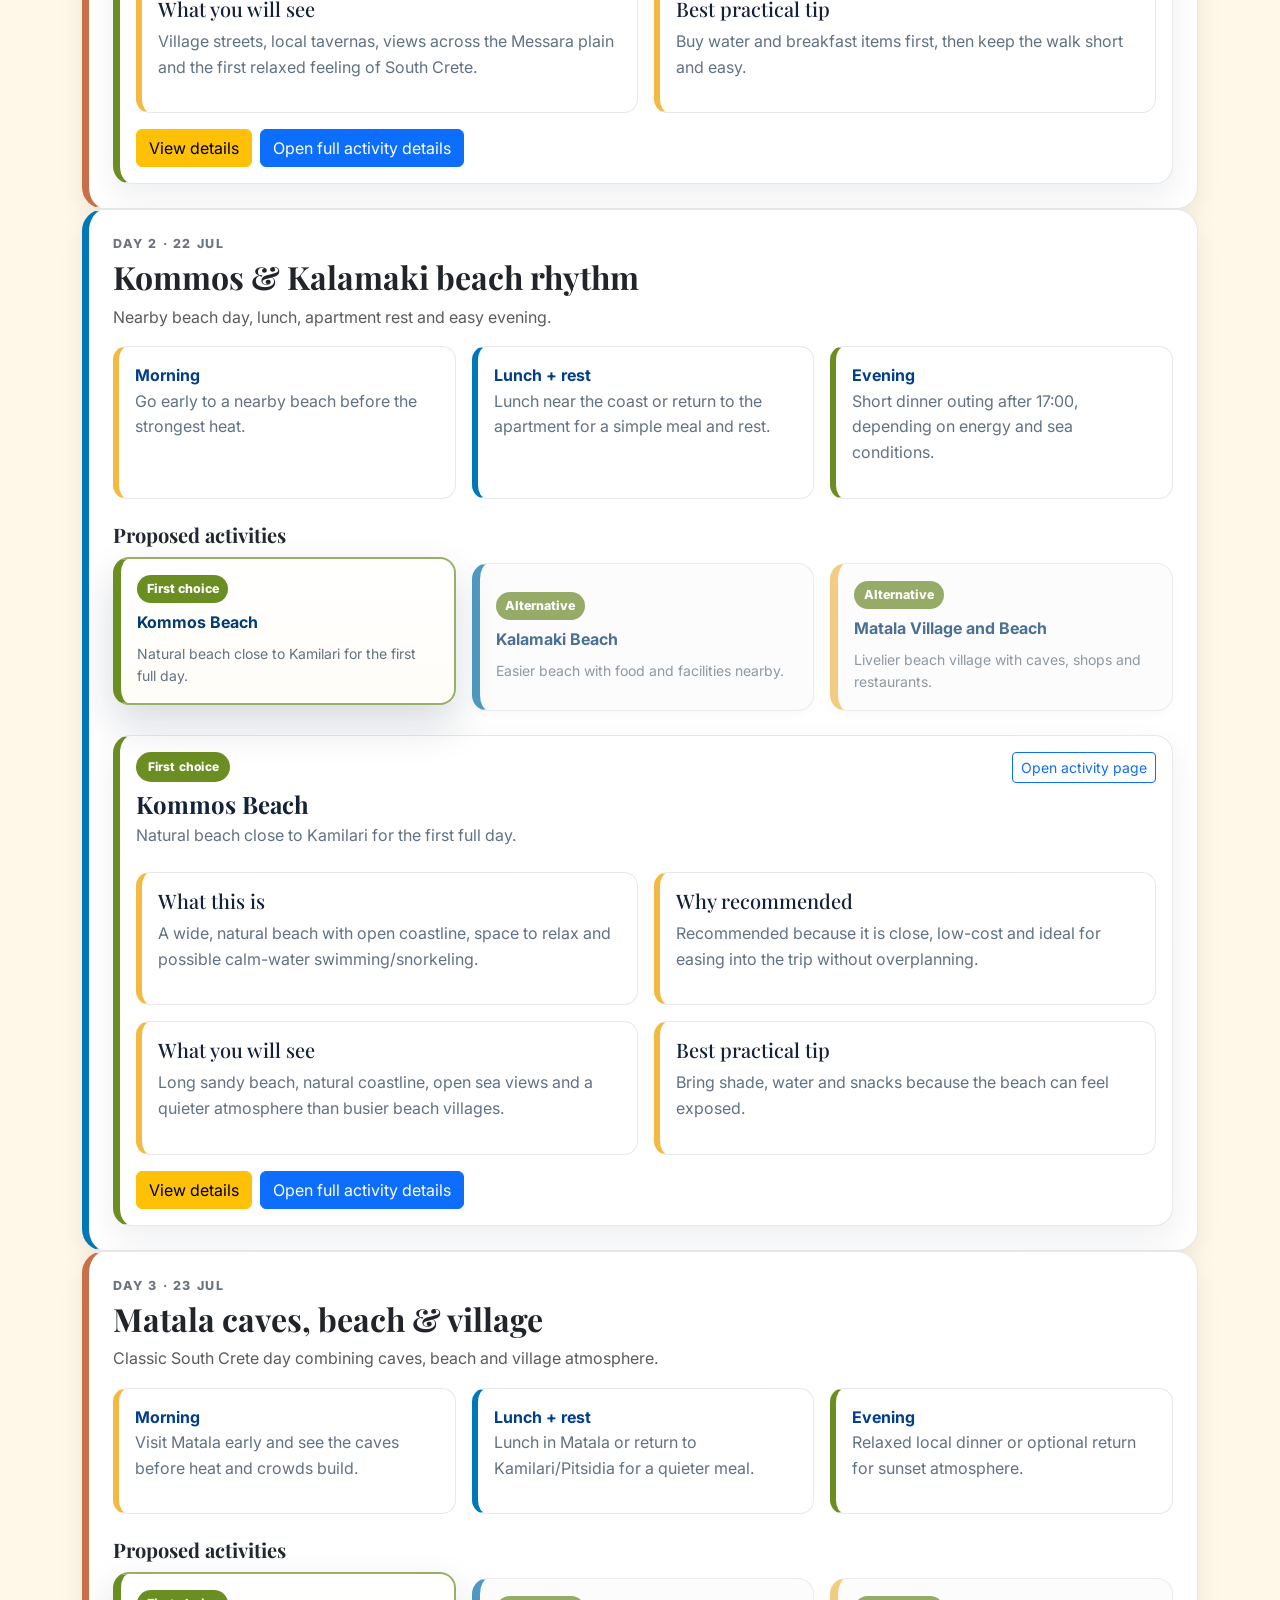
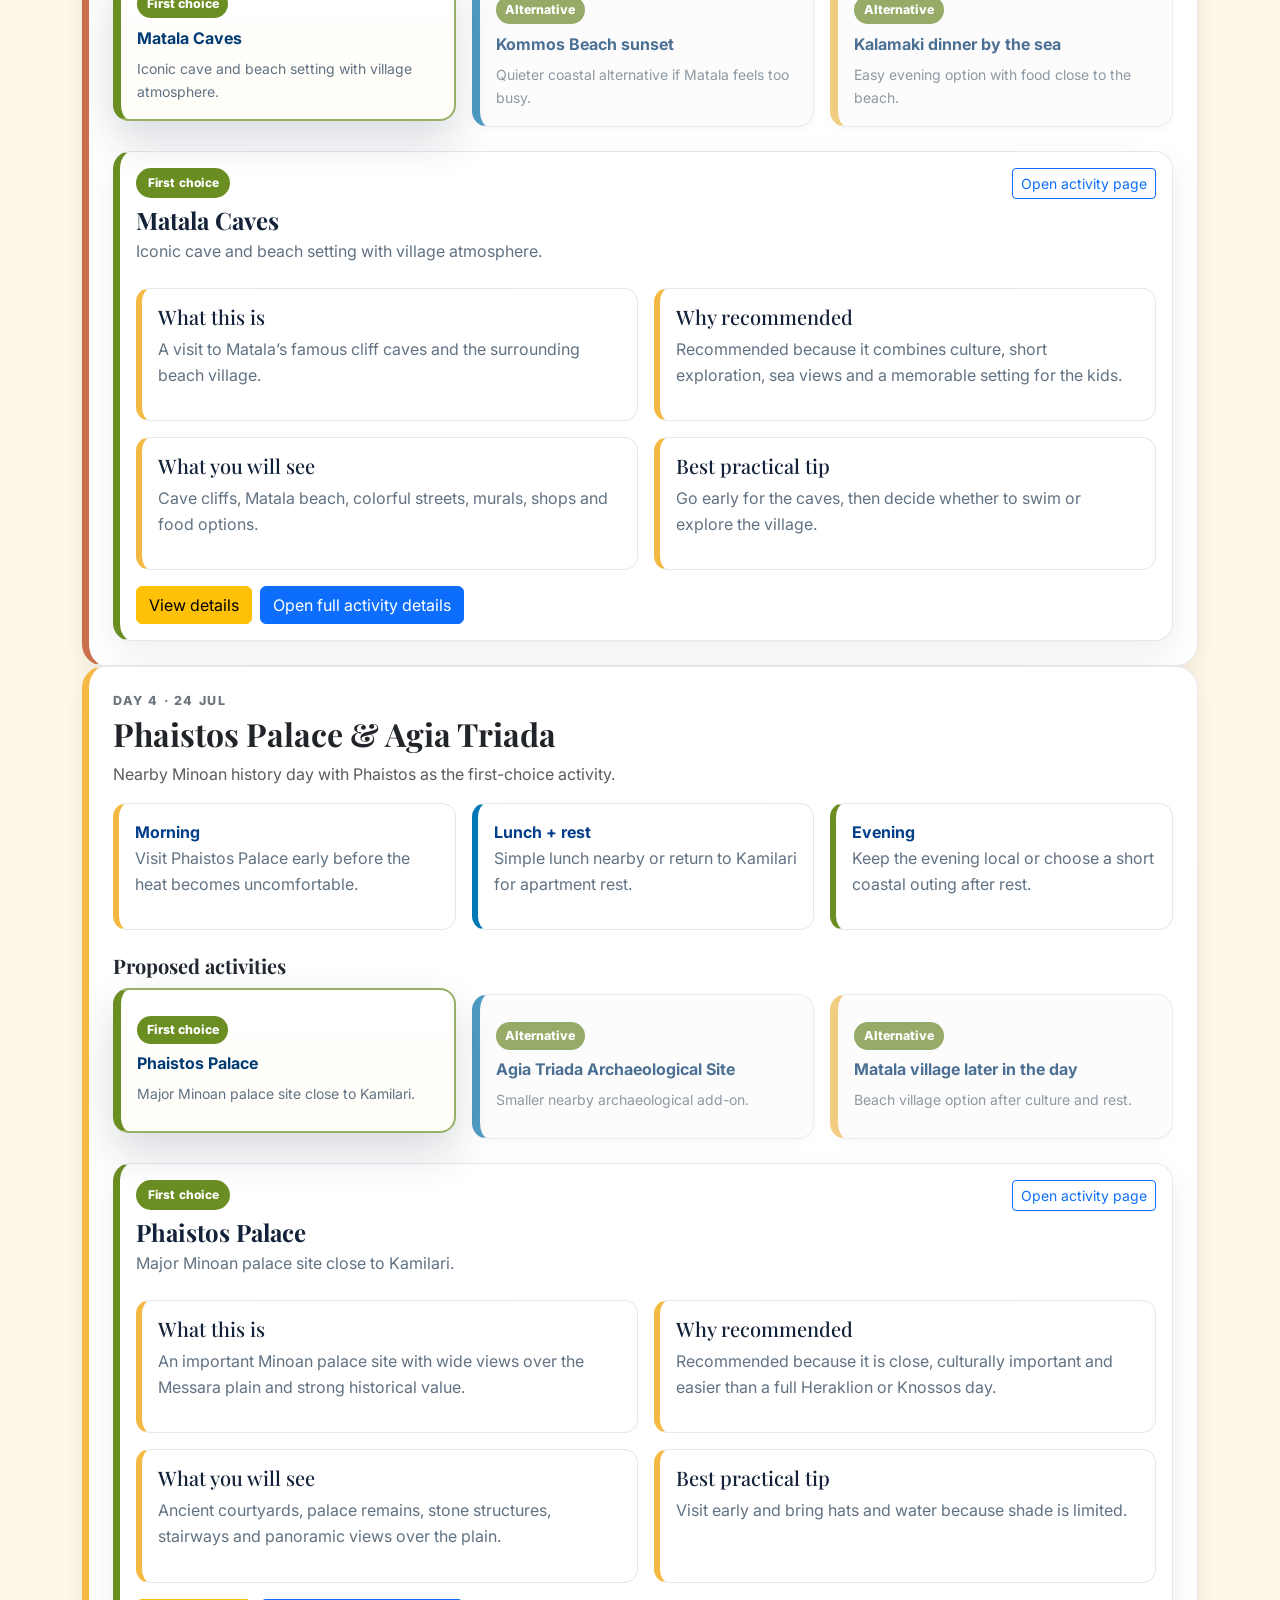
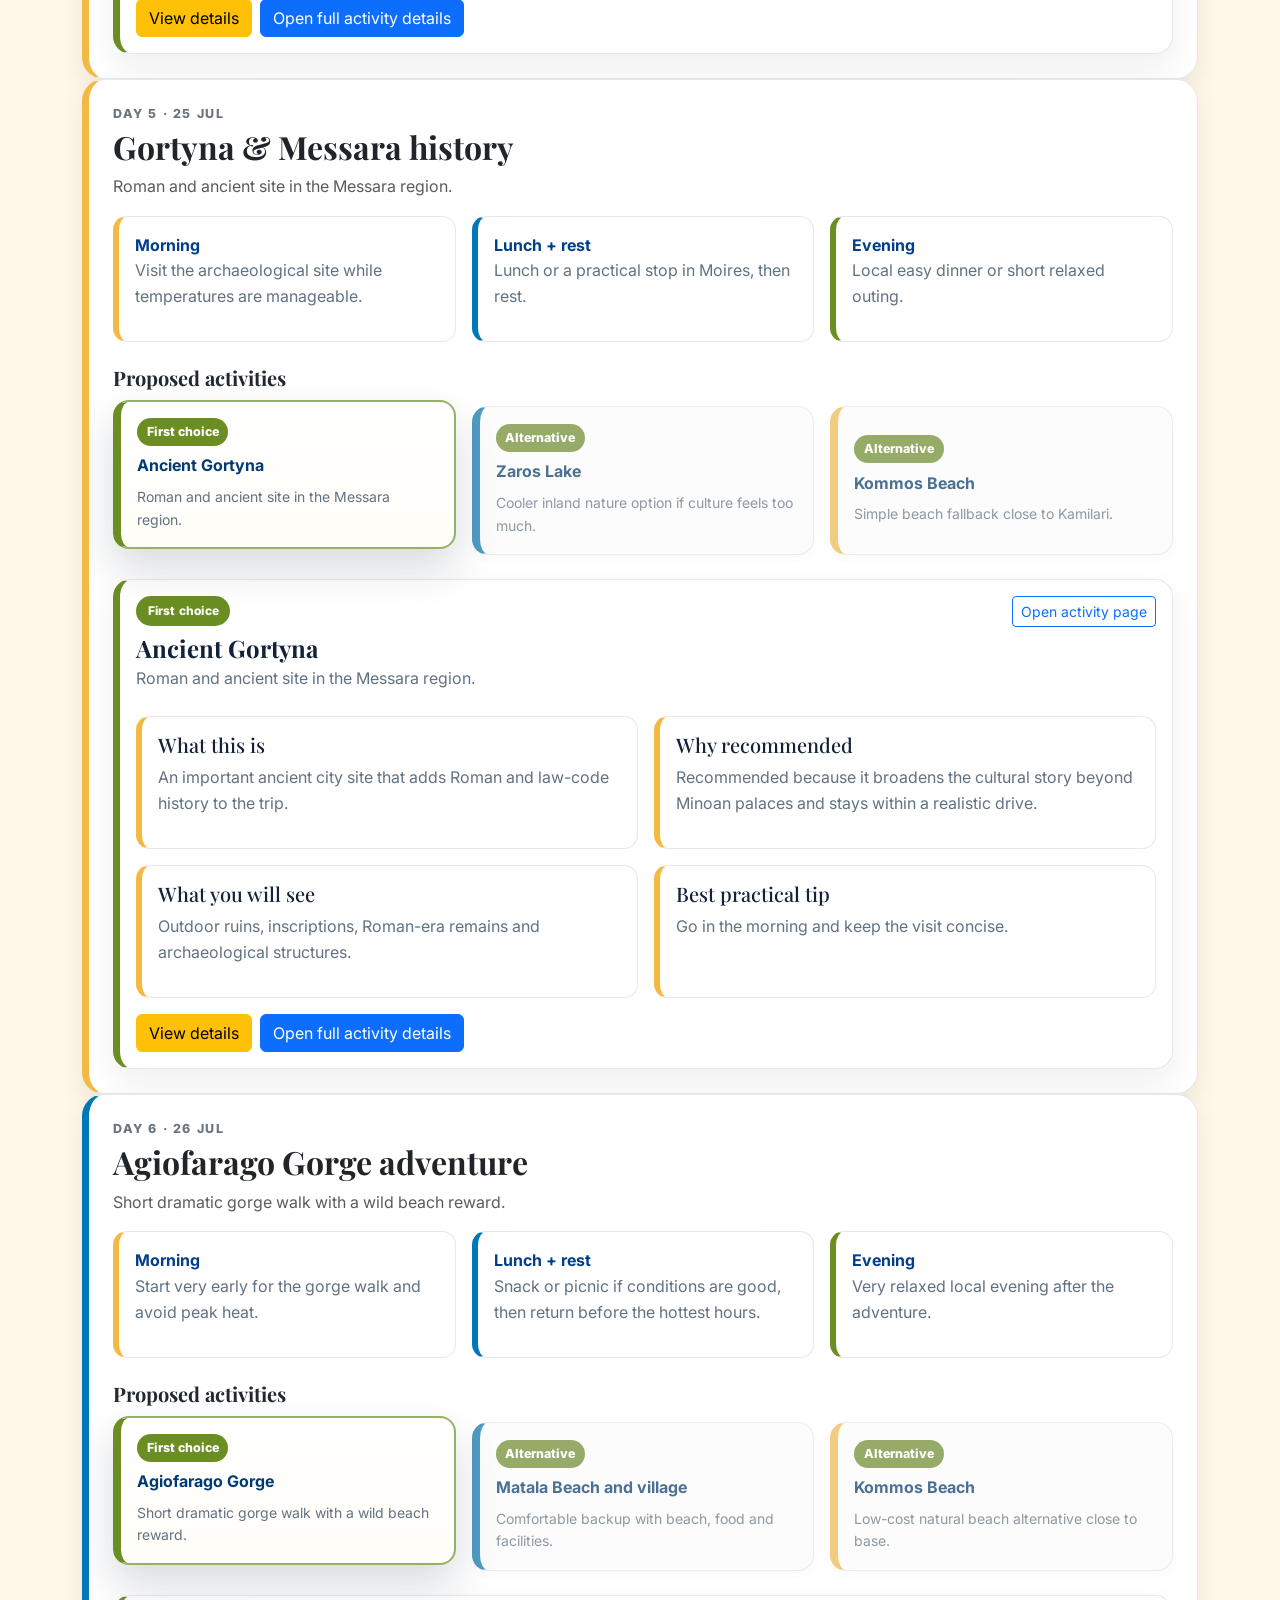
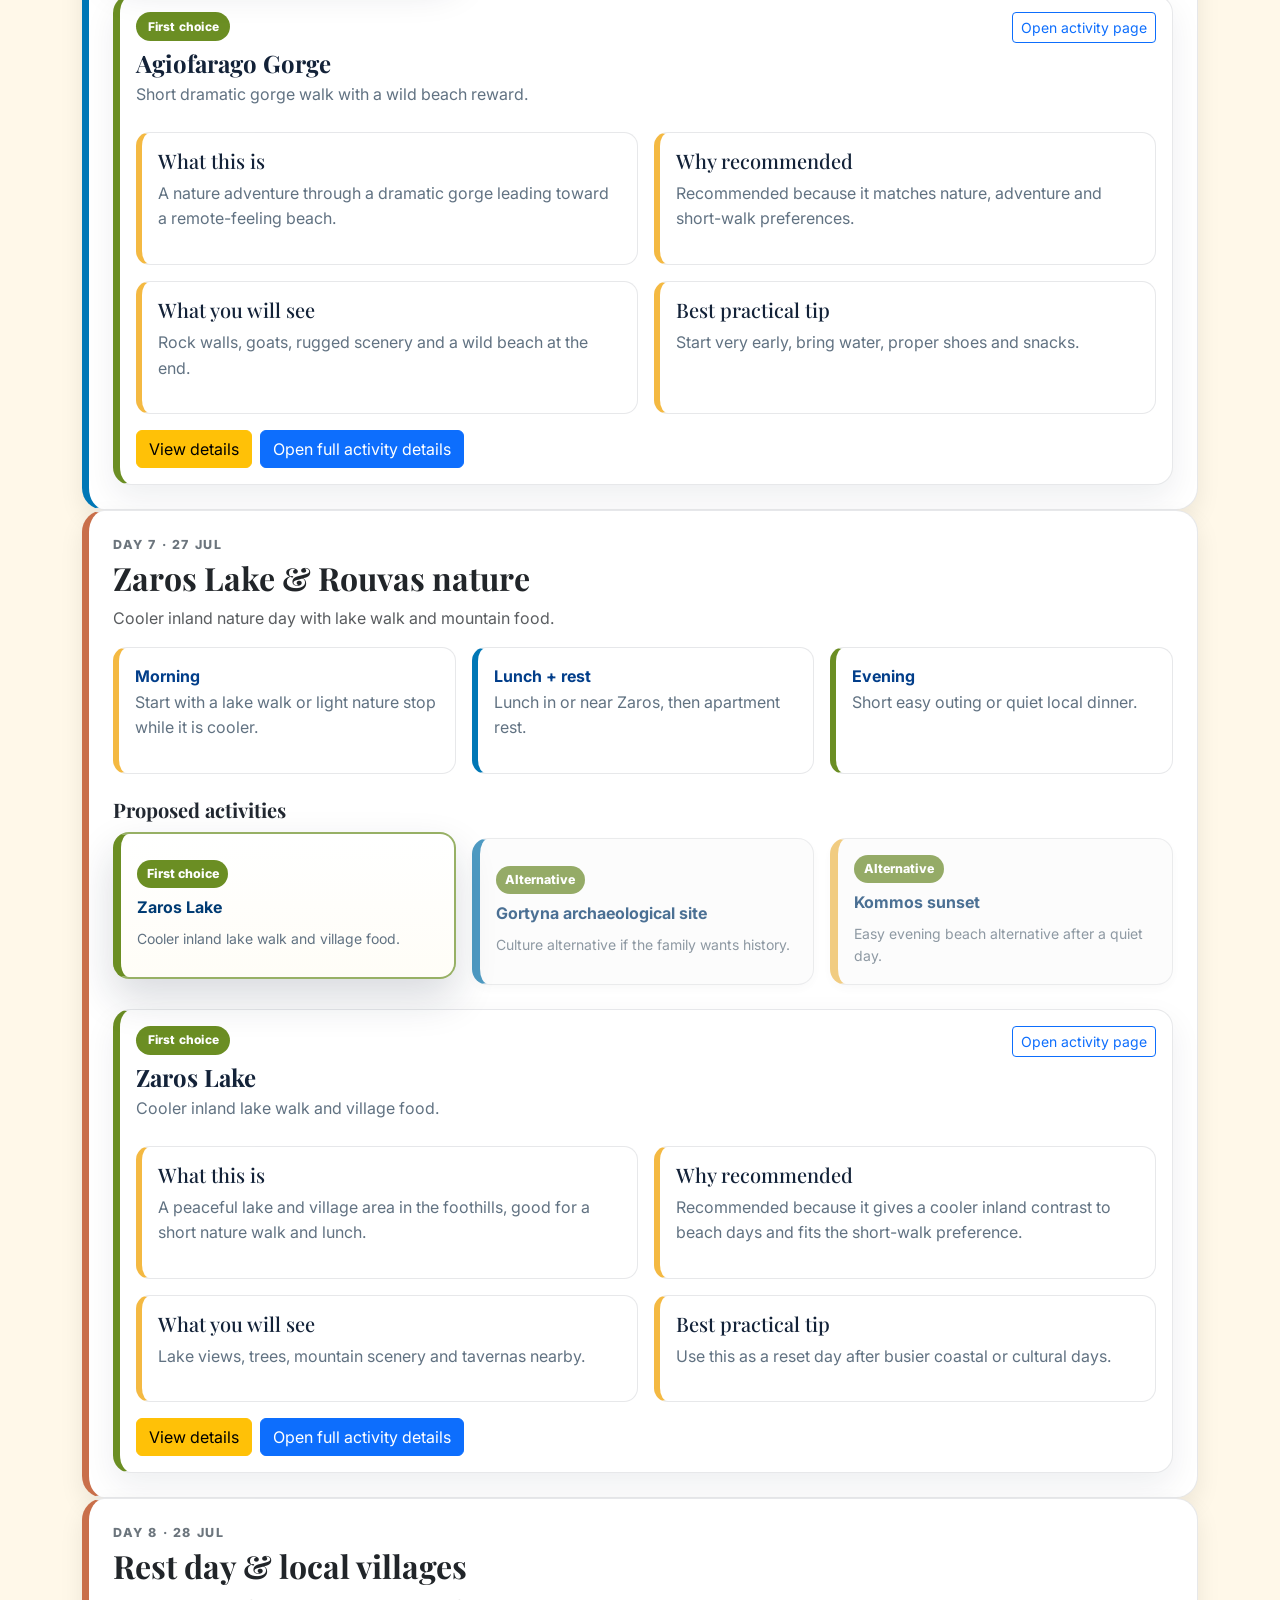
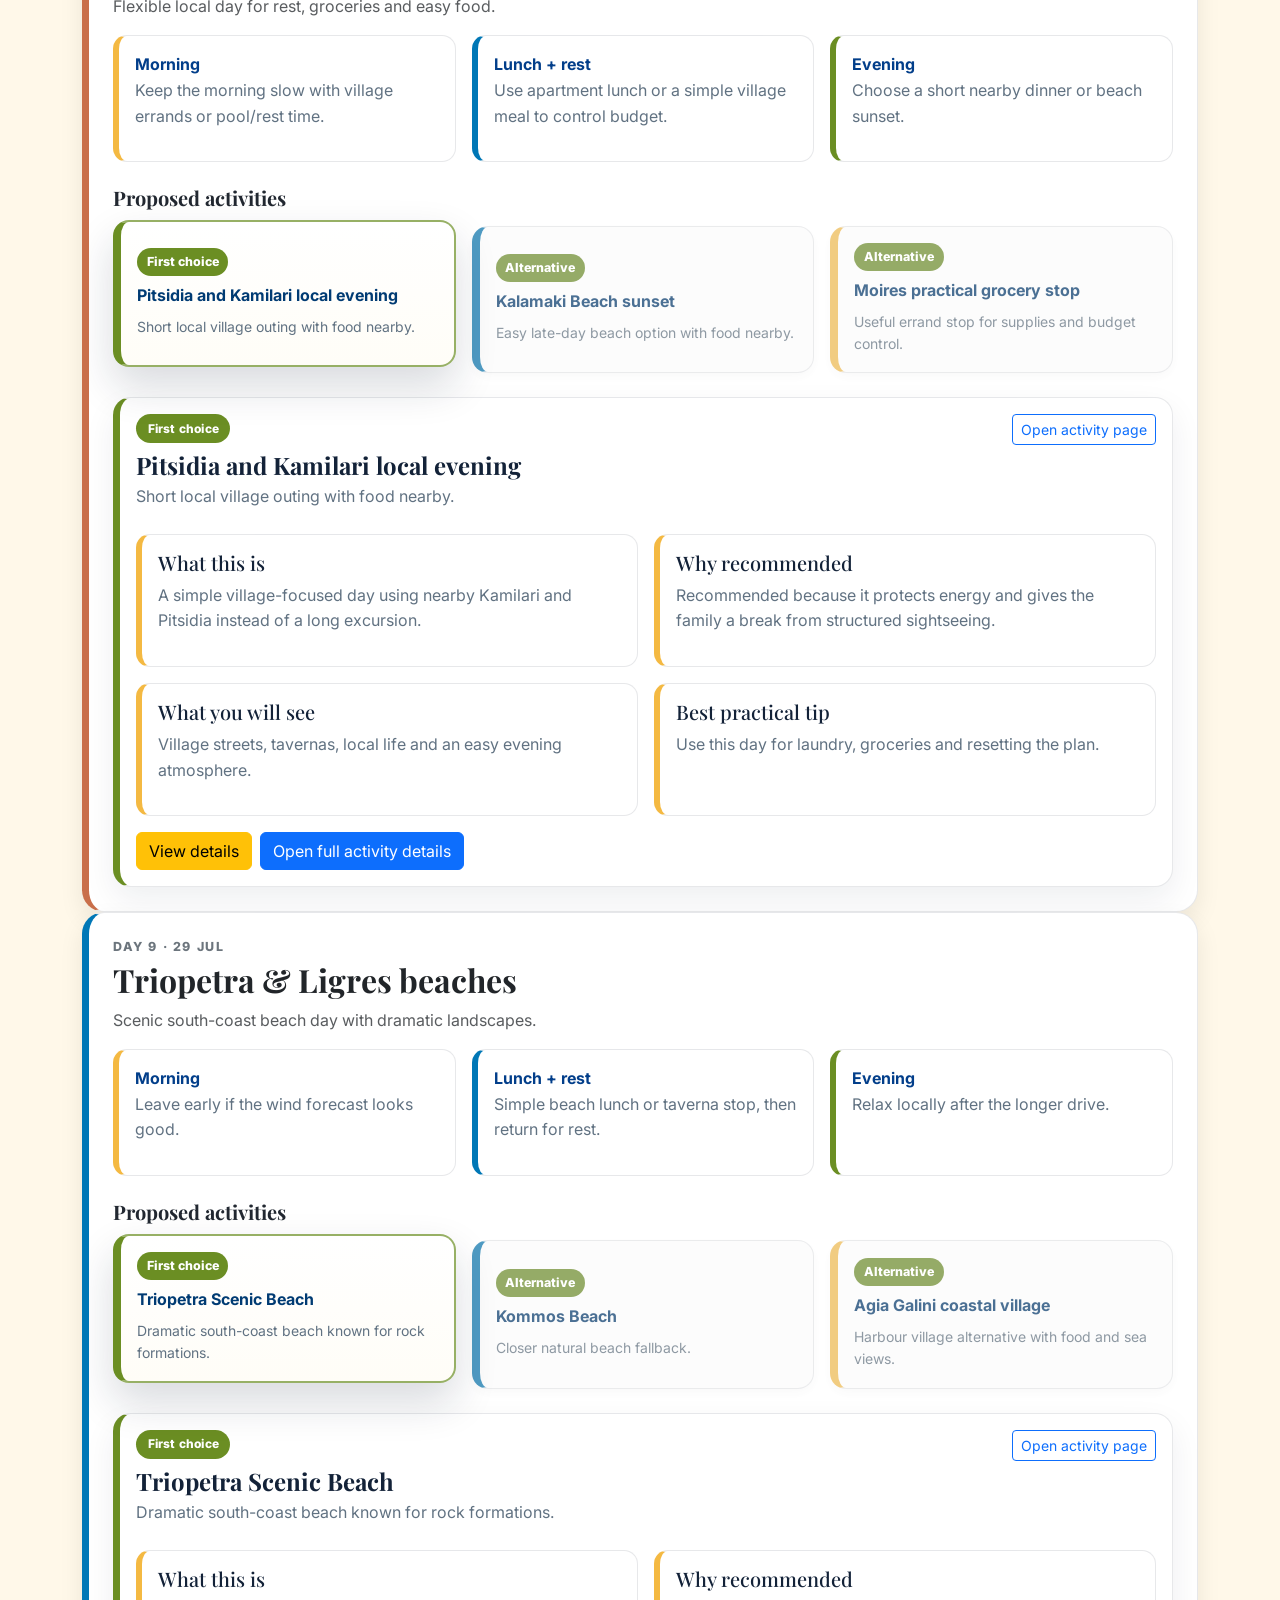
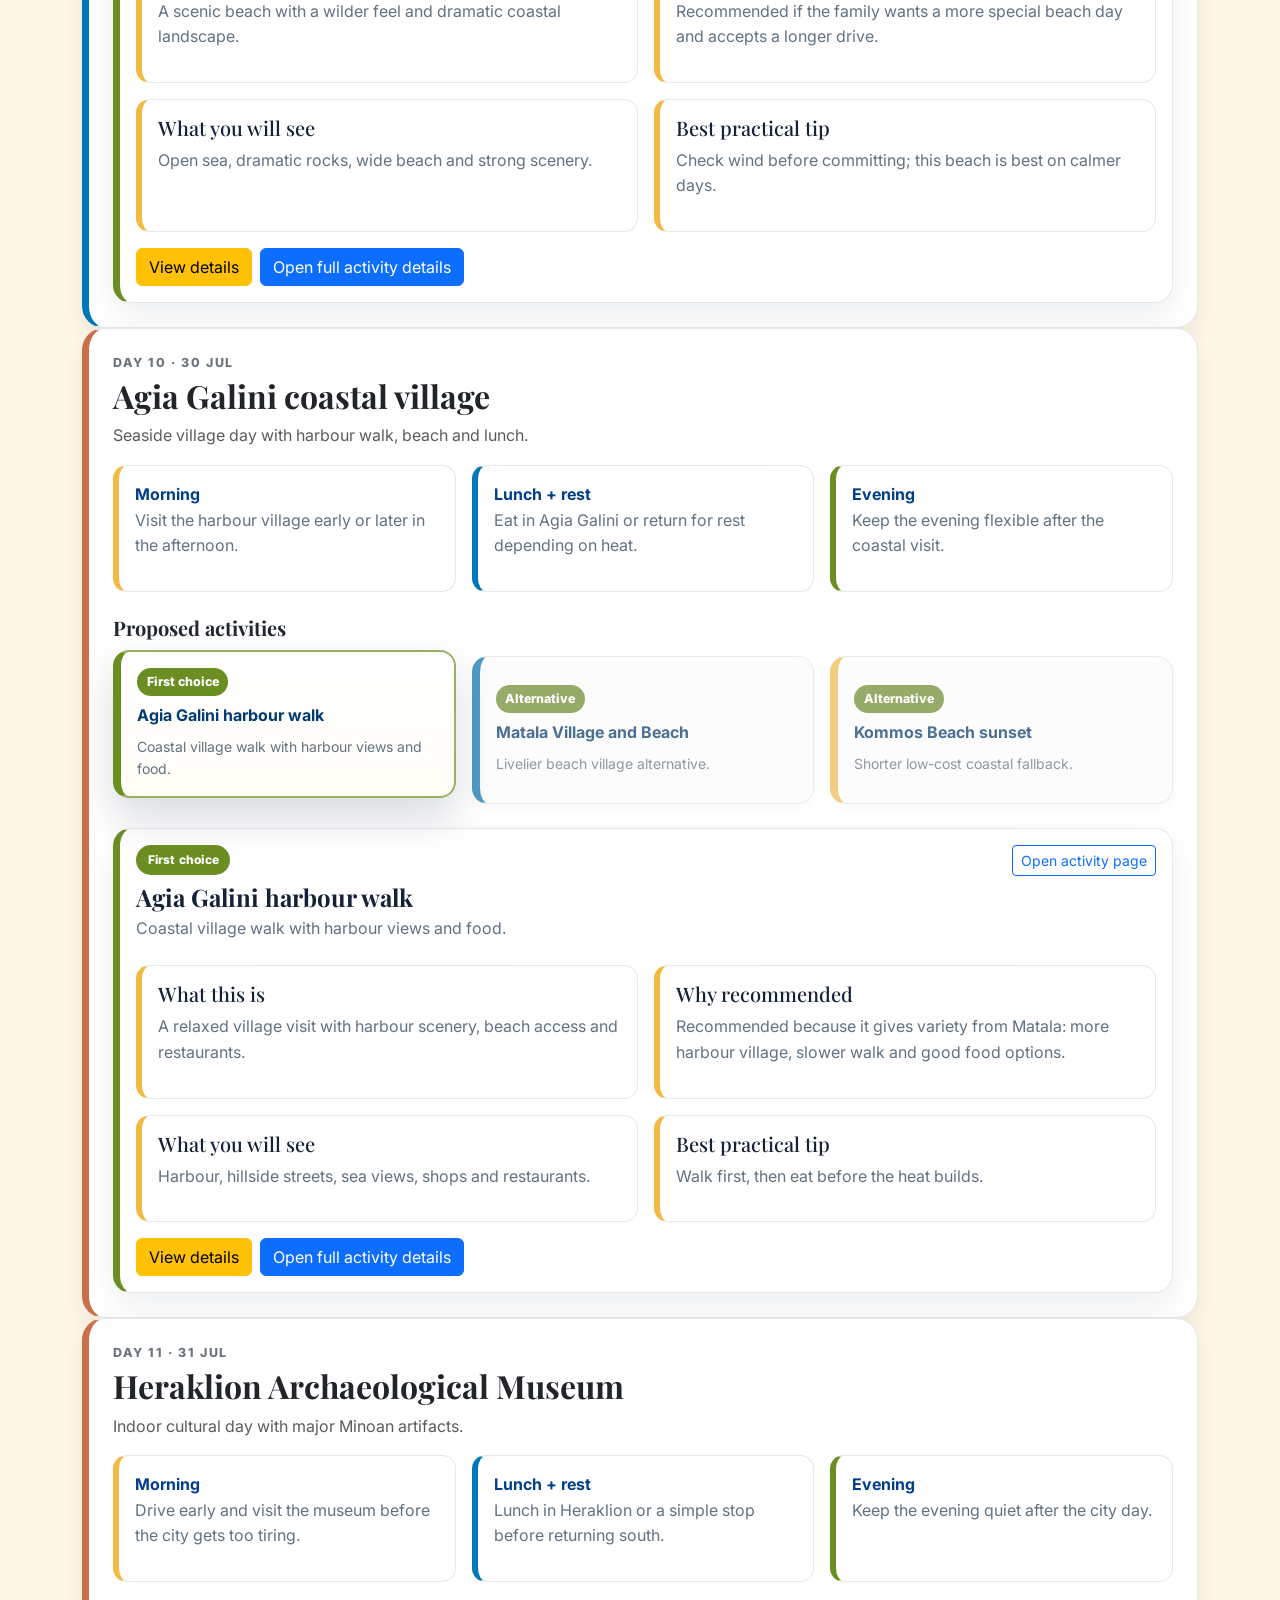
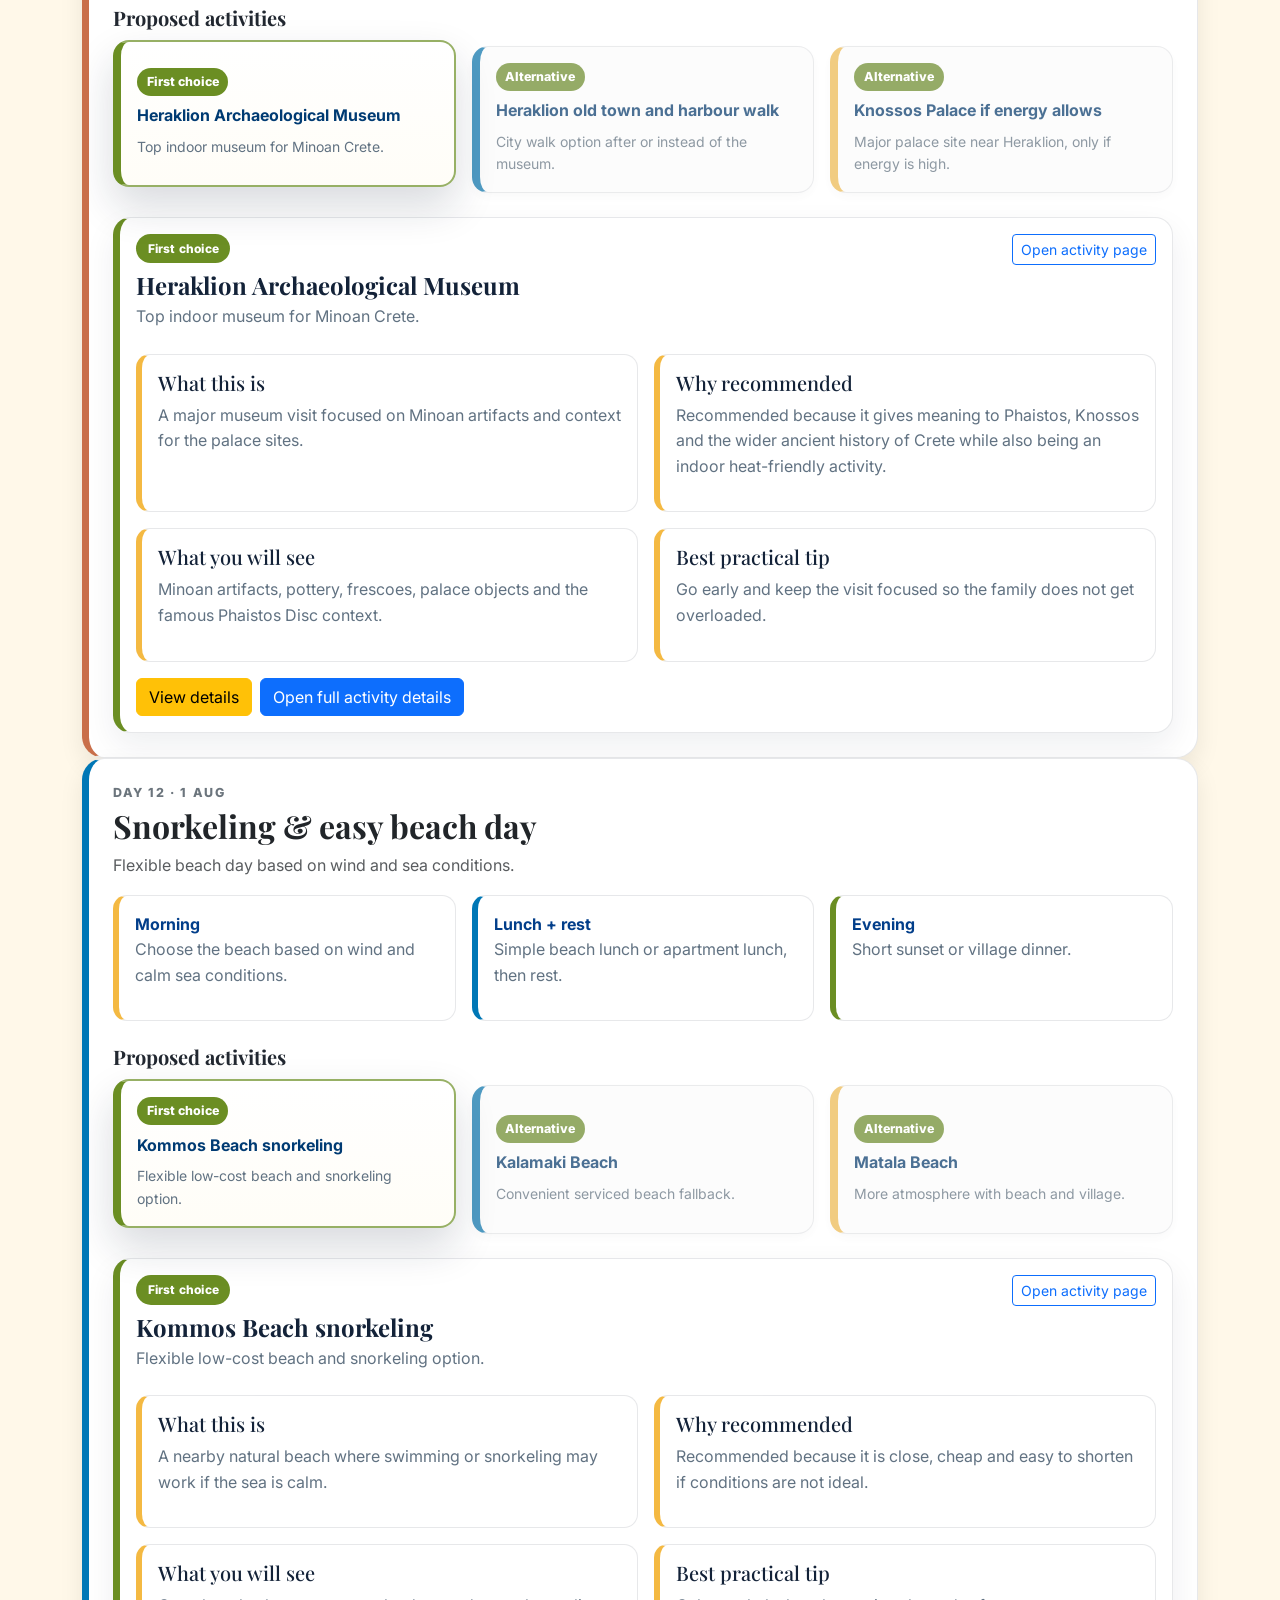
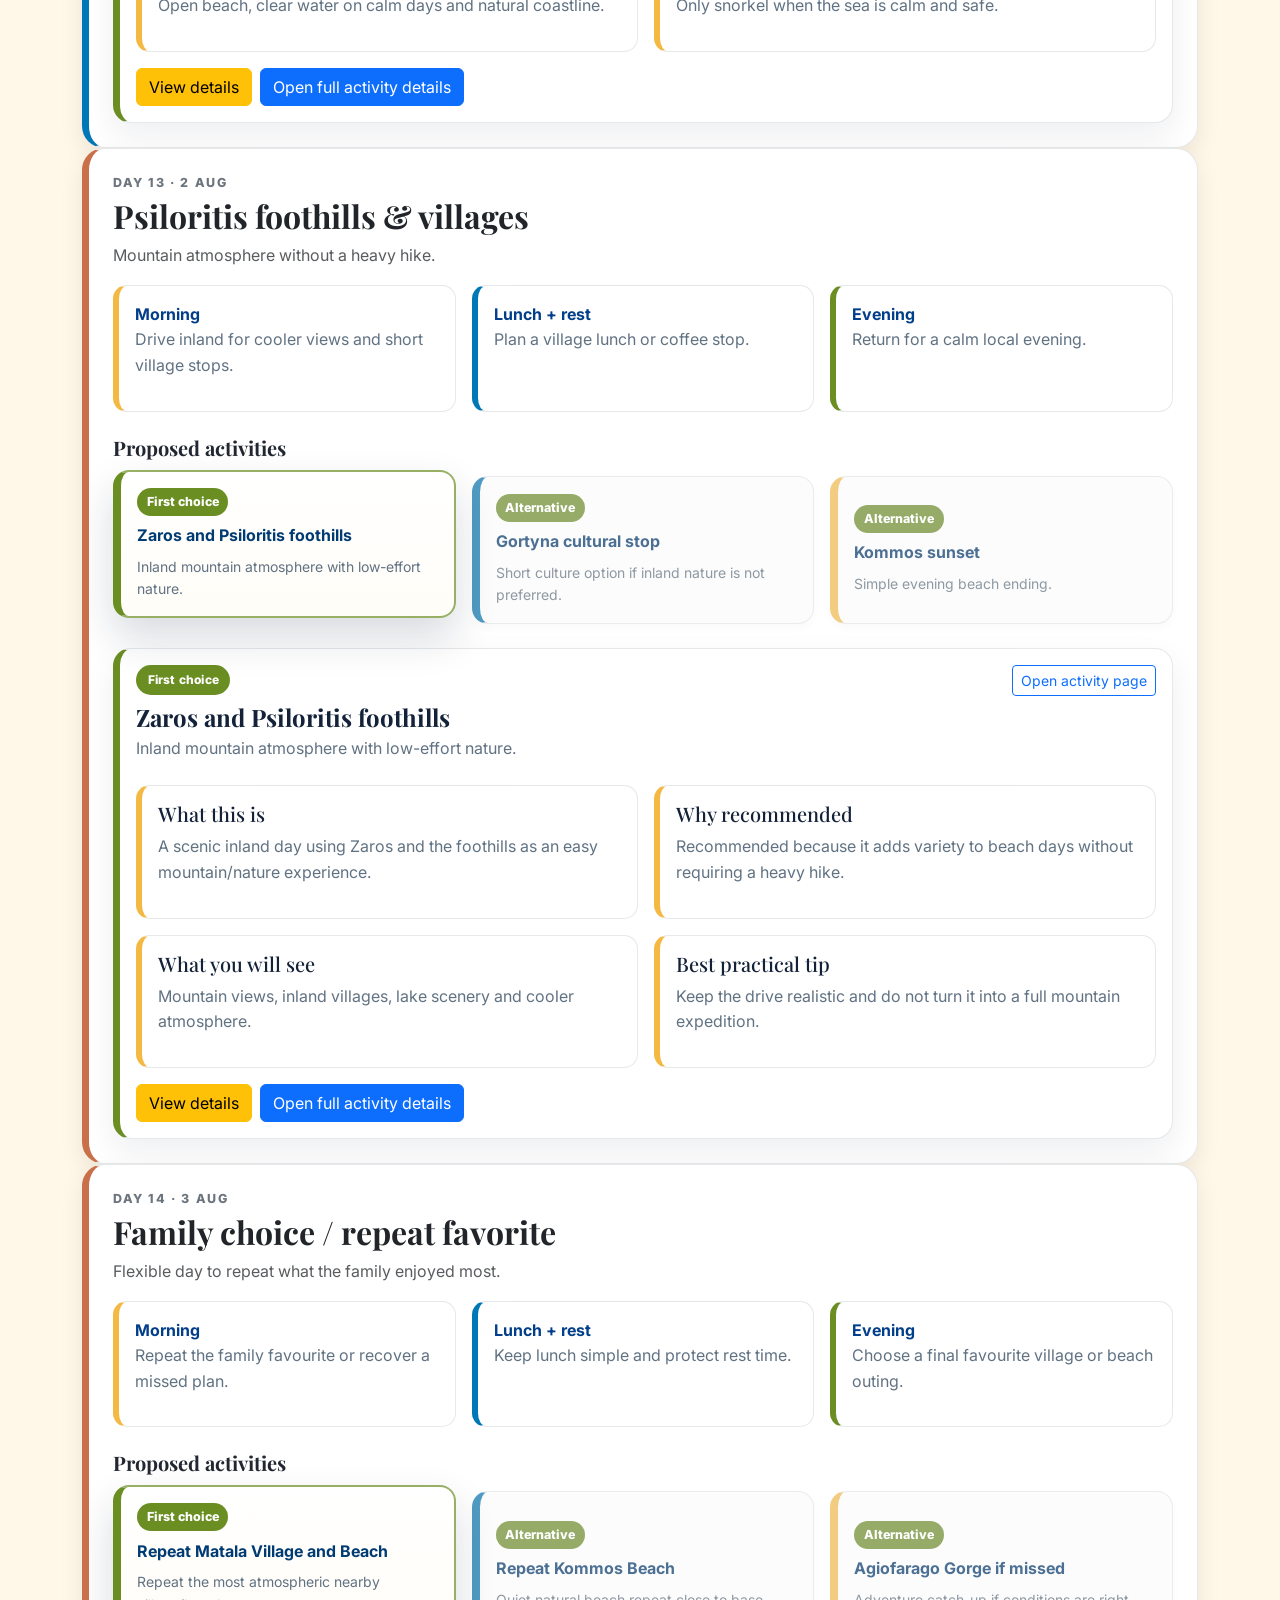
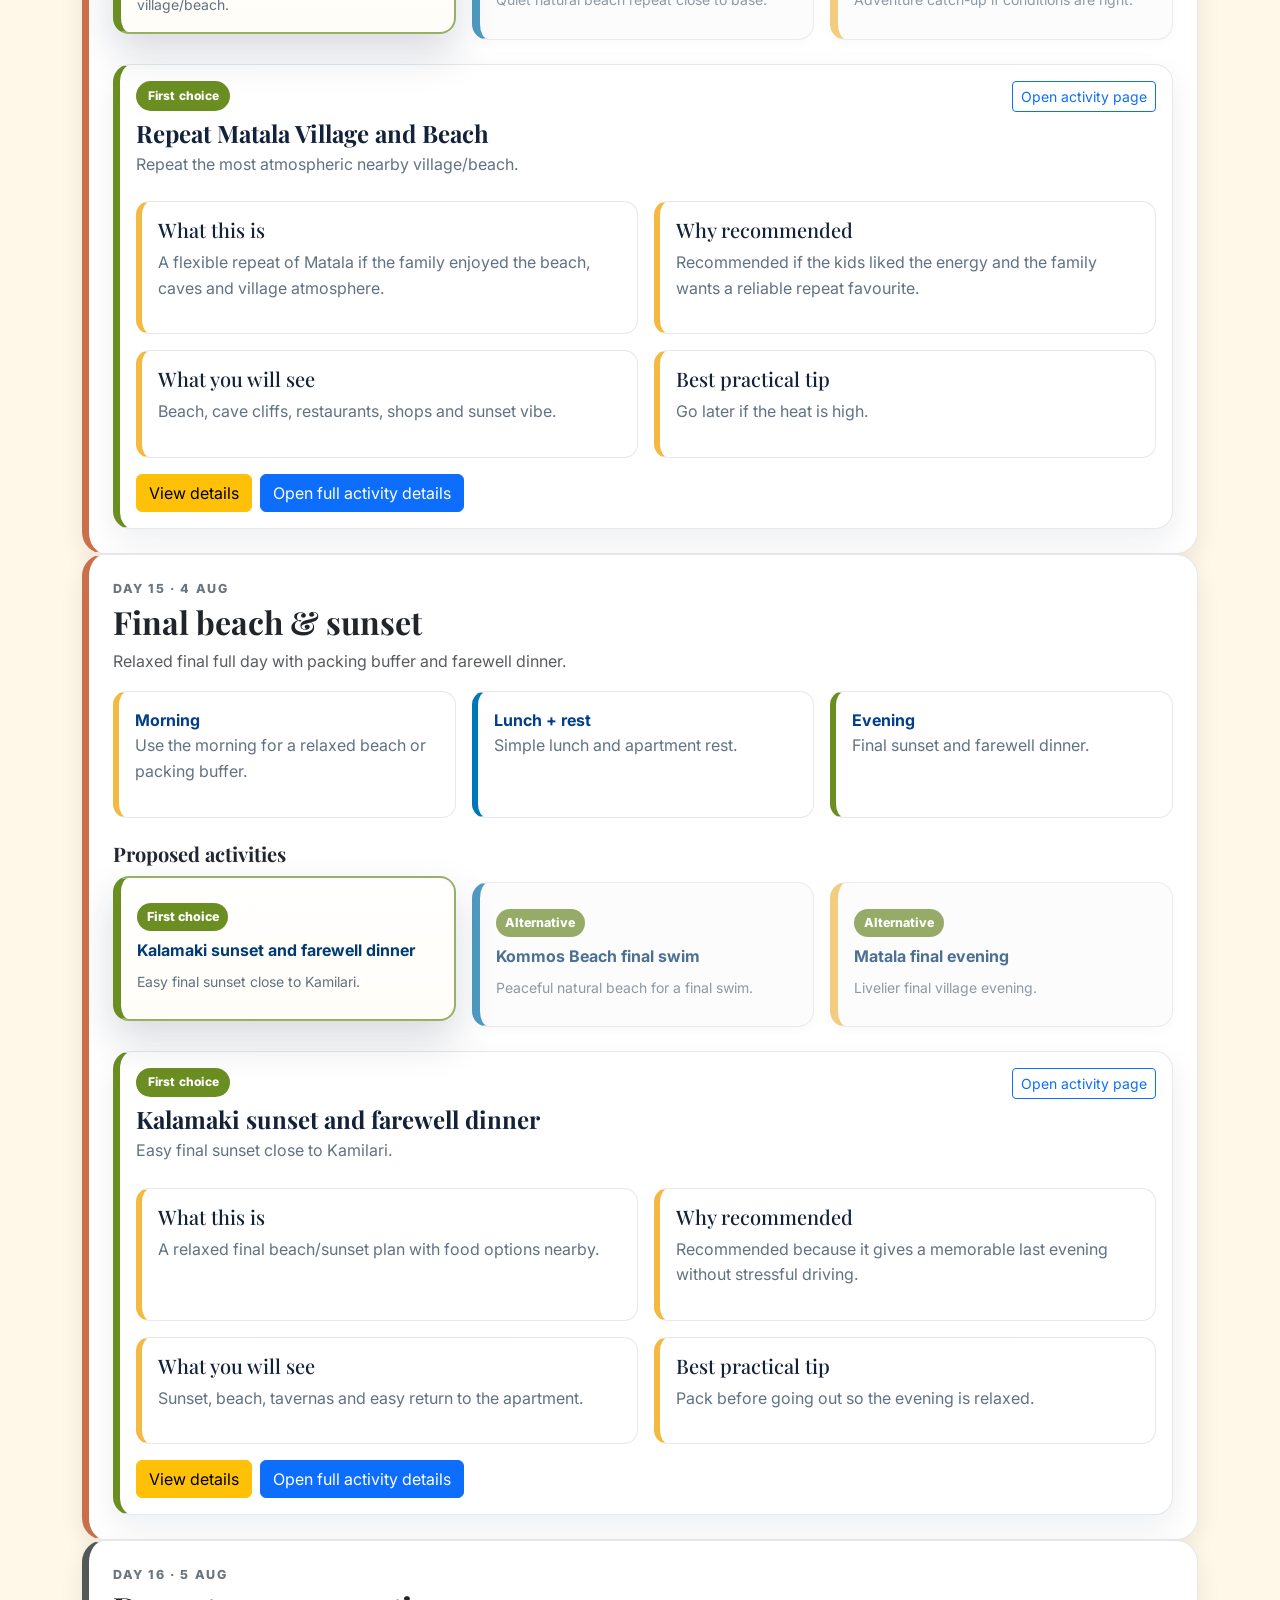
==== commit 38d00e8a: "Add files via upload" ====
--- a/itinerary.html
+++ b/itinerary.html
@@ -1,205 +1,1141 @@
 <!DOCTYPE html>
 <html lang="en">
 <head>
-    <meta charset="UTF-8">
-    <meta name="viewport" content="width=device-width, initial-scale=1.0">
-    <title>Daily Planner | Crete Family Holiday 2026</title>
-    <link href="https://cdn.jsdelivr.net/npm/bootstrap@5.3.3/dist/css/bootstrap.min.css" rel="stylesheet">
-    <link href="https://fonts.googleapis.com/css2?family=Playfair+Display:wght@600;700&family=Inter:wght@400;500;600;700&display=swap" rel="stylesheet">
-    <link href="css/style.css" rel="stylesheet">
-    <style>
-        .itinerary-hero { background: linear-gradient(135deg, rgba(2,62,138,.92), rgba(0,119,182,.78)); }
-        .planner-section-label { letter-spacing: 1.6px; font-size: .78rem; text-transform: uppercase; color: #0077b6; font-weight: 800; }
-        .day-card-header { background: linear-gradient(135deg, #023e8a, #0077b6); color: #fff; }
-        .recommendation-box { border-left: 6px solid #f4b942; background: #fffaf0; border-radius: 16px; padding: 1rem; }
-        .extra-box { border-left: 6px solid #6b8e23; background: #f7fbef; border-radius: 16px; padding: 1rem; height: 100%; }
-        .meta-box { background: linear-gradient(180deg, #fff, #fffaf0); border: 1px solid #e8dfcf; border-radius: 14px; padding: .85rem; height: 100%; }
-        .meta-box small { display:block; text-transform:uppercase; letter-spacing:.6px; font-size:.7rem; color:#6c757d; font-weight:800; margin-bottom:.2rem; }
-        .meta-box strong { color:#023e8a; }
-        .tag-pill { display:inline-block; padding:.35rem .75rem; border-radius:999px; background:rgba(0,119,182,.1); color:#023e8a; font-size:.8rem; font-weight:800; margin:.15rem; }
-        .recommended-pill { background:#f4b942; color:#222831; }
-        .visited-place-row { padding:.75rem 0; border-bottom:1px solid rgba(0,0,0,.06); }
-        .visited-place-row:last-child { border-bottom:0; }
-        .visited-place-row input:checked + label { text-decoration: line-through; color:#6c757d; }
-        .summary-card { border-left: 6px solid #f4b942; }
-        .sticky-actions { position: sticky; top: 75px; }
-        @media (max-width: 991px) { .sticky-actions { position: static; } }
-    </style>
+  <meta charset="UTF-8">
+  <meta name="viewport" content="width=device-width, initial-scale=1.0">
+  <title>Daily Planner | Crete Family Holiday 2026</title>
+  <link href="https://cdn.jsdelivr.net/npm/bootstrap@5.3.3/dist/css/bootstrap.min.css" rel="stylesheet">
+  <link href="https://fonts.googleapis.com/css2?family=Playfair+Display:wght@600;700&family=Inter:wght@400;500;600;700&display=swap" rel="stylesheet">
+  <link href="css/style.css" rel="stylesheet">
+  <style>
+    body { background:#fff8e9; }
+    .itinerary-hero { background: linear-gradient(135deg, rgba(2,62,138,.92), rgba(0,119,182,.78)); margin-top:56px; }
+    .section-label { letter-spacing: 1.6px; font-size: .78rem; text-transform: uppercase; color: #0077b6; font-weight: 800; }
+    .planner-filter { position: sticky; top: 56px; z-index: 900; }
+    .rhythm-box, .detail-box { background:#f8fbfd; border-left: 5px solid #f4b942; border-radius: 14px; padding: 1rem; height:100%; }
+    .activity-options-grid { display:grid; grid-template-columns:repeat(3,minmax(0,1fr)); gap:1rem; }
+    .activity-option { border:1px solid rgba(0,119,182,.22); border-radius:16px; background:#fff; padding:1rem; text-align:left; min-height:145px; cursor:pointer; box-shadow:0 .25rem .8rem rgba(0,0,0,.05); transition:.16s ease; }
+    .activity-option:hover,.activity-option:focus { transform:translateY(-2px); box-shadow:0 .8rem 1.6rem rgba(0,0,0,.10); outline:3px solid rgba(0,119,182,.15); }
+    .activity-option.active { border:2px solid #0077b6; background:#eef8fd; }
+    .activity-option strong,.activity-option small { display:block; margin-top:.45rem; }
+    .option-tag { display:inline-block; padding:.25rem .6rem; border-radius:999px; background:#6b8e23; color:#fff; font-size:.78rem; font-weight:800; }
+    .selected-activity-panel { background:#fffaf0; border-left:6px solid #f4b942; border-radius:16px; padding:1rem; }
+    .full-details { background:#fff; border:1px solid rgba(0,0,0,.08); border-radius:14px; padding:1rem; }
+    .day-card.d-none { display:none!important; }
+    .floating-day-actions { position:fixed; right:16px; bottom:16px; z-index:1050; display:flex; flex-direction:column; gap:.5rem; }
+    .floating-day-menu { position:fixed; right:16px; bottom:112px; z-index:1051; width:min(360px, calc(100vw - 32px)); max-height:60vh; overflow:auto; background:#fff; border:1px solid rgba(0,0,0,.15); border-radius:16px; box-shadow:0 1rem 2rem rgba(0,0,0,.2); padding:1rem; }
+    .floating-day-menu[hidden] { display:none!important; }
+    .floating-day-menu button { width:100%; text-align:left; margin:.2rem 0; border:1px solid #ddeaf0; background:#f8fbfd; border-radius:12px; padding:.65rem .75rem; }
+    .floating-day-menu button.active,.floating-day-menu button:hover { background:#e7f5fb; border-color:#0077b6; font-weight:800; }
+    body.dark-mode { background:#111827; color:#e5eef5; }
+    body.dark-mode .navbar.bg-dark { background:#111827!important; border-bottom:1px solid rgba(255,255,255,.12); }
+    body.dark-mode .bg-light { background:#0f172a!important; }
+    body.dark-mode .card, body.dark-mode .activity-option, body.dark-mode .floating-day-menu, body.dark-mode .full-details { background:#1f2937; color:#e5eef5; border-color:rgba(255,255,255,.16); }
+    body.dark-mode .text-muted, body.dark-mode .activity-option small { color:#cbd5e1!important; }
+    body.dark-mode .rhythm-box, body.dark-mode .detail-box, body.dark-mode .selected-activity-panel { background:#172033; color:#e5eef5; }
+    body.dark-mode .activity-option.active { background:#123044; border-color:#90e0ef; }
+    body.dark-mode .section-label, body.dark-mode .detail-box h5 { color:#90e0ef; }
+    body.dark-mode .floating-day-menu button { background:#111827; color:#e5eef5; border-color:rgba(255,255,255,.16); }
+    @media (max-width:768px){.activity-options-grid{grid-template-columns:1fr}.planner-filter{top:56px}}
+  </style>
+
+  <!-- V7 FIX: force original light yellow / sand background on page load -->
+  <style id="v7-sand-background-fix">
+    html,
+    body,
+    main,
+    section,
+    .bg-light,
+    .planner-filter,
+    body.dark-mode,
+    body.dark-mode main,
+    body.dark-mode section,
+    body.dark-mode .bg-light,
+    body.dark-mode .planner-filter {
+      background: #fff8e9 !important;
+    }
+
+    body {
+      color: #1f2937;
+    }
+
+    body.dark-mode .card,
+    body.dark-mode .activity-option,
+    body.dark-mode .selected-activity-panel,
+    body.dark-mode .rhythm-box,
+    body.dark-mode .detail-box,
+    body.dark-mode .activity-meta-box,
+    body.dark-mode .summary-box,
+    body.dark-mode .modal-content {
+      background: #ffffff !important;
+      color: #1f2937 !important;
+      border-color: rgba(0,0,0,.12) !important;
+    }
+
+    body.dark-mode .text-muted,
+    body.dark-mode .activity-option small {
+      color: #6c757d !important;
+    }
+
+    body.dark-mode .activity-meta-box strong,
+    body.dark-mode .detail-box h5,
+    body.dark-mode .section-label {
+      color: #023e8a !important;
+    }
+  </style>
+  <script>
+    /* V7: always start itinerary/activities in original light sand mode */
+    localStorage.setItem('crete_dark_mode', 'light');
+    document.documentElement.classList.remove('dark-mode');
+  </script>
+
+
+  <!-- V8 FIX: restore colored side borders on cards -->
+  <style id="v8-card-side-color-fix">
+    /* Global card side-color system aligned with original app look */
+    .card,
+    .activity-option,
+    .rhythm-box,
+    .detail-box,
+    .selected-activity-panel,
+    .activity-meta-box,
+    .summary-box {
+      border-color: rgba(0,0,0,.08) !important;
+    }
+
+    /* Daily itinerary cards: make each day visibly color-coded instead of flat grey */
+    .day-card {
+      border-left: 8px solid #f4b942 !important;
+      border-top-left-radius: 18px !important;
+      border-bottom-left-radius: 18px !important;
+    }
+    .day-card[data-theme*="nature"],
+    .day-card[data-theme*="walking"] {
+      border-left-color: #6b8e23 !important;
+    }
+    .day-card[data-theme*="beach"],
+    .day-card[data-theme*="snorkeling"] {
+      border-left-color: #0077b6 !important;
+    }
+    .day-card[data-theme*="culture"],
+    .day-card[data-theme*="history"] {
+      border-left-color: #f4b942 !important;
+    }
+    .day-card[data-theme*="food"],
+    .day-card[data-theme*="village"] {
+      border-left-color: #c96f4a !important;
+    }
+    .day-card[data-theme*="departure"],
+    .day-card[data-theme*="practical"] {
+      border-left-color: #545857 !important;
+    }
+
+    /* Morning / lunch / evening structure boxes */
+    .row .col-md-4:nth-child(1) .rhythm-box,
+    .daily-structure > div:nth-child(1) {
+      border-left: 6px solid #f4b942 !important;
+    }
+    .row .col-md-4:nth-child(2) .rhythm-box,
+    .daily-structure > div:nth-child(2) {
+      border-left: 6px solid #0077b6 !important;
+    }
+    .row .col-md-4:nth-child(3) .rhythm-box,
+    .daily-structure > div:nth-child(3) {
+      border-left: 6px solid #6b8e23 !important;
+    }
+
+    /* Activity option cards: first choice / alternative / extra time */
+    .activity-options-grid .activity-option:nth-child(1),
+    .option-grid .activity-option:nth-child(1),
+    .option-grid .option-card:nth-child(1) {
+      border-left: 8px solid #6b8e23 !important;
+    }
+    .activity-options-grid .activity-option:nth-child(2),
+    .option-grid .activity-option:nth-child(2),
+    .option-grid .option-card:nth-child(2) {
+      border-left: 8px solid #0077b6 !important;
+    }
+    .activity-options-grid .activity-option:nth-child(3),
+    .option-grid .activity-option:nth-child(3),
+    .option-grid .option-card:nth-child(3) {
+      border-left: 8px solid #f4b942 !important;
+    }
+    .activity-option.active,
+    .activity-option.selected,
+    .option-card.selected {
+      border-left-width: 10px !important;
+      box-shadow: 0 .9rem 1.8rem rgba(0, 119, 182, .14) !important;
+    }
+
+    /* Selected activity detail panel and information boxes */
+    .selected-activity-panel,
+    .selected-activity {
+      border-left: 8px solid #f4b942 !important;
+    }
+    .detail-box:nth-of-type(1),
+    .info-grid > div:nth-child(1) {
+      border-left: 6px solid #f4b942 !important;
+    }
+    .detail-box:nth-of-type(2),
+    .info-grid > div:nth-child(2) {
+      border-left: 6px solid #0077b6 !important;
+    }
+    .detail-box:nth-of-type(3),
+    .info-grid > div:nth-child(3) {
+      border-left: 6px solid #6b8e23 !important;
+    }
+    .detail-box:nth-of-type(4),
+    .info-grid > div:nth-child(4) {
+      border-left: 6px solid #c96f4a !important;
+    }
+
+    /* Activities page card color bands */
+    #activityCards > .col-lg-6:nth-child(4n+1) article.card {
+      border-left: 8px solid #f4b942 !important;
+    }
+    #activityCards > .col-lg-6:nth-child(4n+2) article.card {
+      border-left: 8px solid #6b8e23 !important;
+    }
+    #activityCards > .col-lg-6:nth-child(4n+3) article.card {
+      border-left: 8px solid #0077b6 !important;
+    }
+    #activityCards > .col-lg-6:nth-child(4n+4) article.card {
+      border-left: 8px solid #c96f4a !important;
+    }
+
+    /* Homepage/menu cards if this CSS is reused on index.html */
+    .feature-card,
+    .dashboard-card,
+    .home-card,
+    .quick-card,
+    .trip-card {
+      border-left: 8px solid #f4b942 !important;
+      border-radius: 18px !important;
+    }
+    .feature-card:nth-child(2),
+    .dashboard-card:nth-child(2),
+    .home-card:nth-child(2),
+    .quick-card:nth-child(2),
+    .trip-card:nth-child(2) {
+      border-left-color: #6b8e23 !important;
+    }
+    .feature-card:nth-child(3),
+    .dashboard-card:nth-child(3),
+    .home-card:nth-child(3),
+    .quick-card:nth-child(3),
+    .trip-card:nth-child(3) {
+      border-left-color: #0077b6 !important;
+    }
+    .feature-card:nth-child(4),
+    .dashboard-card:nth-child(4),
+    .home-card:nth-child(4),
+    .quick-card:nth-child(4),
+    .trip-card:nth-child(4) {
+      border-left-color: #c96f4a !important;
+    }
+  </style>
+
+  <!-- V10 UX POLISH: clean single accents + reliable selected activity text updates -->
+  <style id="v10-ux-polish-final">
+    /* Senior UI/UX cleanup: remove previous experimental double bars */
+    .day-card::before,
+    #activityCards article.card::before,
+    .rhythm-box::before,
+    .detail-box::before,
+    .selected-activity-panel::before,
+    .full-details::before,
+    .activity-option::before,
+    .activity-option::after {
+      display: none !important;
+      content: none !important;
+    }
+
+    /* Keep the original warm app canvas */
+    html,
+    body,
+    main,
+    section,
+    .bg-light,
+    .planner-filter,
+    body.dark-mode,
+    body.dark-mode main,
+    body.dark-mode section,
+    body.dark-mode .bg-light,
+    body.dark-mode .planner-filter {
+      background: #fff8e9 !important;
+    }
+
+    /* Design tokens for a cleaner, premium, consistent look */
+    :root {
+      --ux-gold: #f4b942;
+      --ux-green: #6b8e23;
+      --ux-blue: #0077b6;
+      --ux-terracotta: #c96f4a;
+      --ux-grey: #545857;
+      --ux-card: #ffffff;
+      --ux-ink: #132238;
+      --ux-muted: #617282;
+      --ux-line: rgba(19, 34, 56, .10);
+      --ux-shadow: 0 .75rem 1.8rem rgba(19, 34, 56, .08);
+      --ux-shadow-strong: 0 1.2rem 2.6rem rgba(19, 34, 56, .16);
+    }
+
+    /* Main day cards: one elegant side accent only, no duplicate stripe */
+    .day-card {
+      --day-accent: var(--ux-gold);
+      border: 1px solid var(--ux-line) !important;
+      border-left: 7px solid var(--day-accent) !important;
+      border-radius: 22px !important;
+      background: var(--ux-card) !important;
+      box-shadow: var(--ux-shadow) !important;
+      overflow: hidden !important;
+    }
+    .day-card[data-theme*="nature"],
+    .day-card[data-theme*="walking"] { --day-accent: var(--ux-green); }
+    .day-card[data-theme*="beach"],
+    .day-card[data-theme*="snorkeling"] { --day-accent: var(--ux-blue); }
+    .day-card[data-theme*="food"],
+    .day-card[data-theme*="village"] { --day-accent: var(--ux-terracotta); }
+    .day-card[data-theme*="departure"],
+    .day-card[data-theme*="practical"] { --day-accent: var(--ux-grey); }
+
+    /* Rhythm and detail cards: uniform clean left accent, not thick/double */
+    .rhythm-box,
+    .detail-box,
+    .full-details {
+      border: 1px solid var(--ux-line) !important;
+      border-left: 5px solid var(--box-accent, var(--ux-gold)) !important;
+      border-radius: 14px !important;
+      background: #ffffff !important;
+      box-shadow: none !important;
+      color: var(--ux-ink) !important;
+    }
+    .row.g-3 > .col-md-4:nth-child(1) .rhythm-box { --box-accent: var(--ux-gold); }
+    .row.g-3 > .col-md-4:nth-child(2) .rhythm-box { --box-accent: var(--ux-blue); }
+    .row.g-3 > .col-md-4:nth-child(3) .rhythm-box { --box-accent: var(--ux-green); }
+    .selected-activity-panel .row.g-3 > .col-md-6:nth-child(1) .detail-box { --box-accent: var(--ux-gold); }
+    .selected-activity-panel .row.g-3 > .col-md-6:nth-child(2) .detail-box { --box-accent: var(--ux-blue); }
+    .selected-activity-panel .row.g-3 > .col-md-6:nth-child(3) .detail-box { --box-accent: var(--ux-green); }
+    .selected-activity-panel .row.g-3 > .col-md-6:nth-child(4) .detail-box { --box-accent: var(--ux-terracotta); }
+
+    /* Proposed option cards: compact accent bar embedded in border, no double bar */
+    .activity-option {
+      --choice-accent: var(--ux-green);
+      position: relative !important;
+      border: 1px solid var(--ux-line) !important;
+      border-left: 5px solid var(--choice-accent) !important;
+      border-radius: 16px !important;
+      background: #ffffff !important;
+      color: var(--ux-ink) !important;
+      box-shadow: 0 .35rem 1rem rgba(19, 34, 56, .06) !important;
+      transform: none !important;
+      opacity: 1 !important;
+      filter: none !important;
+      transition: transform .18s ease, box-shadow .18s ease, border-color .18s ease, background .18s ease !important;
+    }
+    .activity-options-grid .activity-option:nth-child(1) { --choice-accent: var(--ux-green); }
+    .activity-options-grid .activity-option:nth-child(2) { --choice-accent: var(--ux-blue); }
+    .activity-options-grid .activity-option:nth-child(3) { --choice-accent: var(--ux-gold); }
+
+    .activity-option:hover,
+    .activity-option:focus {
+      transform: translateY(-3px) !important;
+      box-shadow: var(--ux-shadow) !important;
+    }
+
+    /* Premium selected state: selected comes forward, others stay elegant and readable */
+    .activity-options-grid.has-selection .activity-option:not(.active) {
+      opacity: .72 !important;
+      background: #fbfbfb !important;
+      box-shadow: 0 .25rem .7rem rgba(19, 34, 56, .04) !important;
+      transform: none !important;
+      filter: saturate(.88) !important;
+    }
+    .activity-option.active {
+      opacity: 1 !important;
+      transform: translateY(-6px) !important;
+      background: linear-gradient(180deg, #ffffff 0%, #fffdf7 100%) !important;
+      border: 2px solid color-mix(in srgb, var(--choice-accent) 70%, #ffffff) !important;
+      border-left: 7px solid var(--choice-accent) !important;
+      box-shadow: var(--ux-shadow-strong) !important;
+      z-index: 5 !important;
+    }
+
+    .activity-option.active .option-tag,
+    .activity-option.active span:first-child {
+      background: var(--choice-accent) !important;
+      color: #ffffff !important;
+    }
+    .activity-options-grid .activity-option:nth-child(3).active .option-tag,
+    .activity-options-grid .activity-option:nth-child(3).active span:first-child {
+      color: #1f2937 !important;
+    }
+
+    .activity-option strong {
+      color: #003b73 !important;
+    }
+    .activity-option small,
+    .selected-short,
+    .detail-box p,
+    .rhythm-box p {
+      color: var(--ux-muted) !important;
+    }
+
+    /* Selected activity panel changes accent color based on selected option */
+    .selected-activity-panel {
+      --selected-accent: var(--ux-green);
+      border: 1px solid var(--ux-line) !important;
+      border-left: 7px solid var(--selected-accent) !important;
+      border-radius: 18px !important;
+      background: #ffffff !important;
+      box-shadow: 0 .8rem 2rem rgba(19, 34, 56, .07) !important;
+      color: var(--ux-ink) !important;
+    }
+    .day-card.selected-first-choice .selected-activity-panel { --selected-accent: var(--ux-green); }
+    .day-card.selected-alternative .selected-activity-panel { --selected-accent: var(--ux-blue); }
+    .day-card.selected-extra-time .selected-activity-panel { --selected-accent: var(--ux-gold); }
+
+    .selected-tag {
+      background: var(--selected-accent) !important;
+      color: #ffffff !important;
+    }
+    .day-card.selected-extra-time .selected-tag {
+      color: #1f2937 !important;
+    }
+
+    /* Activities page cards keep the same clean single strip */
+    #activityCards article.card {
+      border: 1px solid var(--ux-line) !important;
+      border-left: 7px solid var(--ux-gold) !important;
+      border-radius: 22px !important;
+      background: #ffffff !important;
+      box-shadow: var(--ux-shadow) !important;
+    }
+    #activityCards > .col-lg-6:nth-child(4n+2) article.card { border-left-color: var(--ux-green) !important; }
+    #activityCards > .col-lg-6:nth-child(4n+3) article.card { border-left-color: var(--ux-blue) !important; }
+    #activityCards > .col-lg-6:nth-child(4n+4) article.card { border-left-color: var(--ux-terracotta) !important; }
+
+    /* Keep dark mode readable if toggled, but do not force an all-dark body */
+    body.dark-mode .day-card,
+    body.dark-mode .activity-option,
+    body.dark-mode .selected-activity-panel,
+    body.dark-mode .rhythm-box,
+    body.dark-mode .detail-box,
+    body.dark-mode .full-details,
+    body.dark-mode #activityCards article.card {
+      background: #ffffff !important;
+      color: var(--ux-ink) !important;
+    }
+  </style>
+  <script id="v10-selection-text-fix-script">
+    document.addEventListener('DOMContentLoaded', function () {
+      const aliasMap = {
+        'phaistos-palace': 'phaistos-palace',
+        'agia-triada': 'agia-triada',
+        'matala-caves': 'matala-evening',
+        'matala-beach': 'matala-evening',
+        'red-beach': 'matala-evening',
+        'kommos-beach': 'kommos-beach',
+        'kalamaki-beach': 'kalamaki-beach',
+        'agiofarago-gorge': 'agiofarago',
+        'agiofarago': 'agiofarago',
+        'zaros-lake': 'zaros-lake',
+        'gortyna': 'gortyna',
+        'agia-galini': 'agia-galini',
+        'triopetra-beach': 'triopetra',
+        'triopetra': 'triopetra'
+      };
+
+      function selectedClassFromTag(tagText) {
+        const value = String(tagText || '').toLowerCase();
+        if (value.includes('alternative')) return 'selected-alternative';
+        if (value.includes('extra')) return 'selected-extra-time';
+        return 'selected-first-choice';
+      }
+
+      function updateSelectedActivityPanel(button) {
+        const dayCard = button.closest('.day-card');
+        if (!dayCard) return;
+        const grid = button.closest('.activity-options-grid');
+        const panel = dayCard.querySelector('.selected-activity-panel');
+        if (!panel) return;
+
+        if (grid) {
+          grid.classList.add('has-selection');
+          grid.querySelectorAll('.activity-option').forEach(function (option) {
+            option.classList.toggle('active', option === button);
+          });
+        }
+
+        dayCard.classList.remove('selected-first-choice', 'selected-alternative', 'selected-extra-time');
+        dayCard.classList.add(selectedClassFromTag(button.dataset.tag || button.textContent));
+
+        const title = button.dataset.title || button.querySelector('strong')?.textContent || 'Selected activity';
+        const tag = button.dataset.tag || button.querySelector('.option-tag')?.textContent || 'Selected';
+        const short = button.dataset.short || button.querySelector('small')?.textContent || '';
+        const what = button.dataset.what || '';
+        const why = button.dataset.why || '';
+        const see = button.dataset.see || '';
+        const tip = button.dataset.tip || '';
+        const full = button.dataset.full || '';
+        const activityId = aliasMap[button.dataset.activityId] || button.dataset.activityId || '';
+        const link = activityId ? 'activities.html?open=details&activity=' + encodeURIComponent(activityId) + '#' + encodeURIComponent(activityId) : 'activities.html';
+
+        const selectedTag = panel.querySelector('.selected-tag');
+        const selectedTitle = panel.querySelector('.selected-title');
+        const selectedShort = panel.querySelector('.selected-short');
+        const selectedWhat = panel.querySelector('.selected-what');
+        const selectedWhy = panel.querySelector('.selected-why');
+        const selectedSee = panel.querySelector('.selected-see');
+        const selectedTip = panel.querySelector('.selected-tip');
+        const selectedFull = panel.querySelector('.selected-full');
+
+        if (selectedTag) selectedTag.textContent = tag;
+        if (selectedTitle) selectedTitle.textContent = title;
+        if (selectedShort) selectedShort.textContent = short;
+        if (selectedWhat) selectedWhat.textContent = what;
+        if (selectedWhy) selectedWhy.textContent = why;
+        if (selectedSee) selectedSee.textContent = see;
+        if (selectedTip) selectedTip.textContent = tip;
+        if (selectedFull) selectedFull.textContent = full;
+
+        panel.querySelectorAll('.activity-page-link, .activity-page-link-2').forEach(function (anchor) {
+          anchor.href = link;
+        });
+      }
+
+      /* Use event delegation so this works even if earlier scripts modified the DOM */
+      document.addEventListener('click', function (event) {
+        const button = event.target.closest('.activity-option');
+        if (!button) return;
+        window.setTimeout(function () {
+          updateSelectedActivityPanel(button);
+        }, 0);
+      });
+
+      /* Initialize every day with its active option, or first option if none is active */
+      document.querySelectorAll('.day-card').forEach(function (dayCard) {
+        const button = dayCard.querySelector('.activity-option.active') || dayCard.querySelector('.activity-option');
+        if (button) updateSelectedActivityPanel(button);
+      });
+    });
+  </script>
+
+
+  <!-- V11 CONTENT FIX: replace generic options with real proposed activities -->
+  <script id="v11-real-proposed-activities-fix">
+    document.addEventListener('DOMContentLoaded', function () {
+      const activityOptionsByDay = {
+        'day-1': [
+          ['First choice','Kamilari village walk','kamilari-walk','Gentle arrival-day orientation walk close to the apartment.','A short local walk through Kamilari to understand the village layout, nearby tavernas, parking and useful shops after arrival.','Recommended because arrival days are unpredictable. It keeps the first evening low-stress, low-cost and close to the apartment.','Village streets, local tavernas, views across the Messara plain and the first relaxed feeling of South Crete.','Buy water and breakfast items first, then keep the walk short and easy.','Use this first evening to identify parking, groceries, the easiest route back to the apartment and one reliable nearby dinner option.'],
+          ['Alternative','Kalamaki sunset','kalamaki-beach','Short coastal sunset outing if arrival was smooth.','A quick drive to Kalamaki for a first sea view, sunset and simple seaside atmosphere.','Good if the flight, car pickup and check-in were easy and everyone still has energy.','Long beach, sunset light, seaside tavernas and a relaxed first contact with the Libyan Sea.','Skip this if arrival is delayed or anyone is tired.','This option gives an immediate holiday feeling but should remain optional.'],
+          ['Alternative','Pitsidia dinner','kamilari-walk','Nearby village dinner with a little more atmosphere.','A nearby village dinner option with more restaurant choice while still staying close to Kamilari.','Useful if Kamilari feels too quiet on the first evening and the family wants more atmosphere without a long drive.','Village square, tavernas and simple local evening life.','Go after 19:00 when it is cooler.','Keep this as a food-focused alternative: dinner, short walk and back to the apartment.']
+        ],
+        'day-2': [
+          ['First choice','Kommos Beach','kommos-beach','Natural beach close to Kamilari for the first full day.','A wide, natural beach with open coastline, space to relax and possible calm-water swimming/snorkeling.','Recommended because it is close, low-cost and ideal for easing into the trip without overplanning.','Long sandy beach, natural coastline, open sea views and a quieter atmosphere than busier beach villages.','Bring shade, water and snacks because the beach can feel exposed.','Arrive early, swim if the sea is calm, then leave before peak heat for lunch and apartment rest.'],
+          ['Alternative','Kalamaki Beach','kalamaki-beach','Easier beach with food and facilities nearby.','A more convenient beach option with tavernas, toilets and easier family logistics close by.','Better if the family wants comfort, food access and easier services rather than a more natural beach.','Sandy beach, cafés, tavernas and a relaxed seaside village setting.','Good for late afternoon and dinner after 17:00.','Use Kalamaki when convenience matters more than wild scenery or when Kommos feels too windy.'],
+          ['Alternative','Matala Village and Beach','matala-evening','Livelier beach village with caves, shops and restaurants.','A classic South Crete village/beach option with visible caves, restaurants and a more touristy atmosphere.','Good if the family wants more than a beach day and prefers a lively village with things to see.','Matala bay, caves from the beach, colorful streets, shops and restaurants.','Choose this later in the afternoon if the heat is strong.','This makes the day more active and atmospheric than Kommos or Kalamaki, but it may be busier.']
+        ],
+        'day-3': [
+          ['First choice','Matala Caves','matala-evening','Iconic cave and beach setting with village atmosphere.','A visit to Matala’s famous cliff caves and the surrounding beach village.','Recommended because it combines culture, short exploration, sea views and a memorable setting for the kids.','Cave cliffs, Matala beach, colorful streets, murals, shops and food options.','Go early for the caves, then decide whether to swim or explore the village.','Do the caves before the strongest heat, then use the rest of Matala as flexible beach/village time.'],
+          ['Alternative','Kommos Beach sunset','kommos-beach','Quieter coastal alternative if Matala feels too busy.','A relaxed beach alternative with wide open views and less village activity.','Useful if Matala is too crowded or the family wants a quieter beach experience.','Open coastline, sunset possibilities and broad natural beach scenery.','Check wind before choosing this option.','This keeps the day simple and scenic while avoiding the busier Matala atmosphere.'],
+          ['Alternative','Kalamaki dinner by the sea','kalamaki-beach','Easy evening option with food close to the beach.','A comfortable food-and-sea alternative focused on dinner near the coast.','Good if the family wants an easy evening without more sightseeing.','Beachfront tavernas, sea views and relaxed evening atmosphere.','Use it after apartment rest, not during peak heat.','This still feels like a holiday evening without requiring much effort.']
+        ],
+        'day-4': [
+          ['First choice','Phaistos Palace','phaistos-palace','Major Minoan palace site close to Kamilari.','An important Minoan palace site with wide views over the Messara plain and strong historical value.','Recommended because it is close, culturally important and easier than a full Heraklion or Knossos day.','Ancient courtyards, palace remains, stone structures, stairways and panoramic views over the plain.','Visit early and bring hats and water because shade is limited.','Keep the visit focused: explain the Minoan palace story, enjoy the views and return for lunch/rest before the heat becomes too strong.'],
+          ['Alternative','Agia Triada Archaeological Site','agia-triada','Smaller nearby archaeological add-on.','A quieter Minoan archaeological site near Phaistos that can add context to the palace landscape.','Good if the family is still interested in archaeology and the weather is manageable.','Compact ruins, countryside setting and a quieter historic atmosphere than Phaistos.','Only add this if Phaistos finishes early and everyone still has energy.','Agia Triada should enrich the history day, not make it too heavy. Skip it if heat or fatigue is building.'],
+          ['Alternative','Matala village later in the day','matala-evening','Beach village option after culture and rest.','A late-day Matala visit for sea views, village atmosphere, restaurants and the caves backdrop.','Good if the family wants a cultural morning and a more relaxed coastal evening.','Matala beach, cave cliffs, shops, restaurants and sunset atmosphere.','Go after apartment rest when the heat drops.','This pairing works well: Phaistos early, rest during heat, Matala as the evening reward.']
+        ],
+        'day-5': [
+          ['First choice','Ancient Gortyna','gortyna','Roman and ancient site in the Messara region.','An important ancient city site that adds Roman and law-code history to the trip.','Recommended because it broadens the cultural story beyond Minoan palaces and stays within a realistic drive.','Outdoor ruins, inscriptions, Roman-era remains and archaeological structures.','Go in the morning and keep the visit concise.','Use this as a focused cultural stop, then combine with lunch or a practical town stop before rest.'],
+          ['Alternative','Zaros Lake','zaros-lake','Cooler inland nature option if culture feels too much.','A peaceful lake and village area in the foothills with a short walk and food options.','Good if the family wants nature and cooler scenery instead of another archaeological site.','Lake views, trees, mountain atmosphere and local tavernas.','Go morning or late afternoon and keep the walk short.','Zaros gives variety and a quieter rhythm after several coastal or cultural days.'],
+          ['Alternative','Kommos Beach','kommos-beach','Simple beach fallback close to Kamilari.','A flexible beach option when archaeology or driving feels too much.','Useful because it keeps the day low-cost and easy to adjust.','Open coastline, sea views and sunset potential.','Check wind and bring shade.','Kommos keeps the day enjoyable without forcing another cultural stop.']
+        ],
+        'day-6': [
+          ['First choice','Agiofarago Gorge','agiofarago','Short dramatic gorge walk with a wild beach reward.','A nature adventure through a dramatic gorge leading toward a remote-feeling beach.','Recommended because it matches nature, adventure and short-walk preferences.','Rock walls, goats, rugged scenery and a wild beach at the end.','Start very early, bring water, proper shoes and snacks.','Treat this as a premium nature day. If heat, wind or road conditions are not good, choose a softer alternative.'],
+          ['Alternative','Matala Beach and village','matala-evening','Comfortable backup with beach, food and facilities.','A safer and easier coastal alternative with restaurants, shops and beach access.','Right alternative if Agiofarago feels too hot, remote or difficult on the day.','Matala bay, cave cliffs, village streets and restaurants.','Use this without feeling the day failed; it is still a strong South Crete experience.','Matala protects the day from weather or energy issues while still giving the family a memorable outing.'],
+          ['Alternative','Kommos Beach','kommos-beach','Low-cost natural beach alternative close to base.','A simpler natural beach day with less driving and more flexibility.','Useful if the family wants to stay closer to Kamilari while still enjoying a scenic beach.','Open sea, long beach, natural coastline and sunset potential.','Check wind and bring shade.','Kommos is the low-stress fallback when the main adventure feels too much.']
+        ],
+        'day-7': [
+          ['First choice','Zaros Lake','zaros-lake','Cooler inland lake walk and village food.','A peaceful lake and village area in the foothills, good for a short nature walk and lunch.','Recommended because it gives a cooler inland contrast to beach days and fits the short-walk preference.','Lake views, trees, mountain scenery and tavernas nearby.','Use this as a reset day after busier coastal or cultural days.','Keep the walk flexible and focus on scenery, lunch and a calmer rhythm.'],
+          ['Alternative','Gortyna archaeological site','gortyna','Culture alternative if the family wants history.','An ancient site offering a different historical period from the Minoan palace sites.','Good alternative if the family prefers culture over inland nature on the day.','Outdoor ruins, inscriptions and Roman-era remains.','Only choose this early morning because it is exposed.','Use it as a short focused cultural visit rather than a long museum-style day.'],
+          ['Alternative','Kommos sunset','kommos-beach','Easy evening beach alternative after a quiet day.','A short late-day beach option close to Kamilari.','Useful if the family wants to add a simple sea moment after a rest-heavy day.','Open beach, sunset light and natural coastline.','Go after 17:00 and keep it simple.','A short sunset visit can make a quiet day feel complete without adding pressure.']
+        ]
+      };
+
+      const fallback = [
+        ['First choice','Kommos Beach','kommos-beach','Natural beach option close to Kamilari.','A spacious beach with natural scenery and possible calm-water swimming.','Recommended because it is close, low-cost and flexible.','Open coastline, sea views and quiet beach space.','Check wind and bring shade.','Use Kommos as the default simple beach option when the plan needs flexibility.'],
+        ['Alternative','Kalamaki Beach','kalamaki-beach','Convenient serviced beach option.','A beach with nearby food and easier family logistics.','Useful when comfort and facilities matter more than wild scenery.','Beach, cafes and tavernas.','Good later in the afternoon.','Kalamaki is the practical fallback beach.'],
+        ['Alternative','Matala Village and Beach','matala-evening','Livelier village, caves and beach.','A classic South Crete village/beach experience.','Useful if the family wants more atmosphere and food options.','Beach, cave cliffs, shops and restaurants.','Go later in the day.','Matala adds atmosphere but can be busier.']
+      ];
+
+      function optionArrayToObject(arr) {
+        return { tag: arr[0], title: arr[1], activityId: arr[2], short: arr[3], what: arr[4], why: arr[5], see: arr[6], tip: arr[7], full: arr[8] };
+      }
+
+      function getOptions(dayCard) {
+        return (activityOptionsByDay[dayCard.id] || fallback).map(optionArrayToObject);
+      }
+
+      function applyOptionToButton(button, option) {
+        button.dataset.tag = option.tag;
+        button.dataset.title = option.title;
+        button.dataset.activityId = option.activityId;
+        button.dataset.short = option.short;
+        button.dataset.what = option.what;
+        button.dataset.why = option.why;
+        button.dataset.see = option.see;
+        button.dataset.tip = option.tip;
+        button.dataset.full = option.full;
+        const tagEl = button.querySelector('.option-tag') || button.querySelector('span');
+        const titleEl = button.querySelector('strong');
+        const shortEl = button.querySelector('small');
+        if (tagEl) tagEl.textContent = option.tag;
+        if (titleEl) titleEl.textContent = option.title;
+        if (shortEl) shortEl.textContent = option.short;
+      }
+
+      function selectedClassFromTag(tagText) {
+        const value = String(tagText || '').toLowerCase();
+        if (value.includes('alternative')) return 'selected-alternative';
+        if (value.includes('extra')) return 'selected-extra-time';
+        return 'selected-first-choice';
+      }
+
+      function updatePanel(button) {
+        const dayCard = button.closest('.day-card');
+        if (!dayCard) return;
+        const panel = dayCard.querySelector('.selected-activity-panel');
+        const grid = button.closest('.activity-options-grid');
+        if (!panel) return;
+        if (grid) {
+          grid.classList.add('has-selection');
+          grid.querySelectorAll('.activity-option').forEach(option => option.classList.toggle('active', option === button));
+        }
+        dayCard.classList.remove('selected-first-choice', 'selected-alternative', 'selected-extra-time');
+        dayCard.classList.add(selectedClassFromTag(button.dataset.tag));
+        const mapping = {
+          '.selected-tag': button.dataset.tag,
+          '.selected-title': button.dataset.title,
+          '.selected-short': button.dataset.short,
+          '.selected-what': button.dataset.what,
+          '.selected-why': button.dataset.why,
+          '.selected-see': button.dataset.see,
+          '.selected-tip': button.dataset.tip,
+          '.selected-full': button.dataset.full
+        };
+        Object.keys(mapping).forEach(selector => {
+          const el = panel.querySelector(selector);
+          if (el) el.textContent = mapping[selector] || '';
+        });
+        const activityId = button.dataset.activityId || '';
+        const link = activityId ? 'activities.html?open=details&activity=' + encodeURIComponent(activityId) + '#' + encodeURIComponent(activityId) : 'activities.html';
+        panel.querySelectorAll('.activity-page-link, .activity-page-link-2').forEach(anchor => anchor.href = link);
+      }
+
+      document.querySelectorAll('.day-card').forEach(dayCard => {
+        const options = getOptions(dayCard);
+        const buttons = Array.from(dayCard.querySelectorAll('.activity-option'));
+        buttons.forEach((button, index) => {
+          applyOptionToButton(button, options[index] || options[0]);
+          button.classList.toggle('active', index === 0);
+        });
+        if (buttons[0]) updatePanel(buttons[0]);
+      });
+
+      document.addEventListener('click', function (event) {
+        const button = event.target.closest('.activity-option');
+        if (!button) return;
+        setTimeout(() => updatePanel(button), 0);
+      });
+    });
+  </script>
+
+
+  <!-- V12 SELECTOR SYNC FIX: day selector title/content/proposed activities aligned -->
+  <script id="v12-selector-content-sync-fix">
+    document.addEventListener('DOMContentLoaded', function () {
+      const syncedDayPlan = {"day-1": {"day": 1, "date": "21 Jul", "title": "Arrival & settle in Kamilari", "theme": "arrival village family food", "summary": "Arrival day focused on transfer, check-in, groceries and a relaxed first evening.", "morning": "Arrive at Heraklion Airport, collect the rental car and drive carefully to Kamilari.", "lunch": "Keep food simple: airport snacks, supermarket stop or a light meal after check-in.", "evening": "Walk through Kamilari, identify easy parking and choose a nearby taverna.", "options": [{"tag": "First choice", "title": "Kamilari village walk", "activityId": "kamilari-walk", "short": "Gentle arrival-day orientation walk close to the apartment.", "what": "A short local walk through Kamilari to understand the village layout, nearby tavernas, parking and useful shops after arrival.", "why": "Recommended because arrival days are unpredictable. It keeps the first evening low-stress, low-cost and close to the apartment.", "see": "Village streets, local tavernas, views across the Messara plain and the first relaxed feeling of South Crete.", "tip": "Buy water and breakfast items first, then keep the walk short and easy.", "full": "Use this first evening to identify parking, groceries, the easiest route back to the apartment and one reliable nearby dinner option."}, {"tag": "Alternative", "title": "Kalamaki sunset", "activityId": "kalamaki-beach", "short": "Short coastal sunset outing if arrival was smooth.", "what": "A quick drive to Kalamaki for a first sea view, sunset and simple seaside atmosphere.", "why": "Good if the flight, car pickup and check-in were easy and everyone still has energy.", "see": "Long beach, sunset light, seaside tavernas and a relaxed first contact with the Libyan Sea.", "tip": "Skip this if arrival is delayed or anyone is tired.", "full": "This option gives an immediate holiday feeling but should remain optional."}, {"tag": "Alternative", "title": "Pitsidia dinner", "activityId": "kamilari-walk", "short": "Nearby village dinner with a little more atmosphere.", "what": "A nearby village dinner option with more restaurant choice while still staying close to Kamilari.", "why": "Useful if Kamilari feels too quiet on the first evening and the family wants more atmosphere without a long drive.", "see": "Village square, tavernas and simple local evening life.", "tip": "Go after 19:00 when it is cooler.", "full": "Keep this as a food-focused alternative: dinner, short walk and back to the apartment."}]}, "day-2": {"day": 2, "date": "22 Jul", "title": "Kommos & Kalamaki beach rhythm", "theme": "beach family snorkeling easy", "summary": "Nearby beach day, lunch, apartment rest and easy evening.", "morning": "Go early to a nearby beach before the strongest heat.", "lunch": "Lunch near the coast or return to the apartment for a simple meal and rest.", "evening": "Short dinner outing after 17:00, depending on energy and sea conditions.", "options": [{"tag": "First choice", "title": "Kommos Beach", "activityId": "kommos-beach", "short": "Natural beach close to Kamilari for the first full day.", "what": "A wide, natural beach with open coastline, space to relax and possible calm-water swimming/snorkeling.", "why": "Recommended because it is close, low-cost and ideal for easing into the trip without overplanning.", "see": "Long sandy beach, natural coastline, open sea views and a quieter atmosphere than busier beach villages.", "tip": "Bring shade, water and snacks because the beach can feel exposed.", "full": "Arrive early, swim if the sea is calm, then leave before peak heat for lunch and apartment rest."}, {"tag": "Alternative", "title": "Kalamaki Beach", "activityId": "kalamaki-beach", "short": "Easier beach with food and facilities nearby.", "what": "A more convenient beach option with tavernas, toilets and easier family logistics close by.", "why": "Better if the family wants comfort, food access and easier services rather than a more natural beach.", "see": "Sandy beach, cafés, tavernas and a relaxed seaside village setting.", "tip": "Good for late afternoon and dinner after 17:00.", "full": "Use Kalamaki when convenience matters more than wild scenery or when Kommos feels too windy."}, {"tag": "Alternative", "title": "Matala Village and Beach", "activityId": "matala-evening", "short": "Livelier beach village with caves, shops and restaurants.", "what": "A classic South Crete village/beach option with visible caves, restaurants and a more touristy atmosphere.", "why": "Good if the family wants more than a beach day and prefers a lively village with things to see.", "see": "Matala bay, caves from the beach, colorful streets, shops and restaurants.", "tip": "Choose this later in the afternoon if the heat is strong.", "full": "This makes the day more active and atmospheric than Kommos or Kalamaki, but it may be busier."}]}, "day-3": {"day": 3, "date": "23 Jul", "title": "Matala caves, beach & village", "theme": "beach culture village family", "summary": "Classic South Crete day combining caves, beach and village atmosphere.", "morning": "Visit Matala early and see the caves before heat and crowds build.", "lunch": "Lunch in Matala or return to Kamilari/Pitsidia for a quieter meal.", "evening": "Relaxed local dinner or optional return for sunset atmosphere.", "options": [{"tag": "First choice", "title": "Matala Caves", "activityId": "matala-evening", "short": "Iconic cave and beach setting with village atmosphere.", "what": "A visit to Matala’s famous cliff caves and the surrounding beach village.", "why": "Recommended because it combines culture, short exploration, sea views and a memorable setting for the kids.", "see": "Cave cliffs, Matala beach, colorful streets, murals, shops and food options.", "tip": "Go early for the caves, then decide whether to swim or explore the village.", "full": "Do the caves before the strongest heat, then use the rest of Matala as flexible beach/village time."}, {"tag": "Alternative", "title": "Kommos Beach sunset", "activityId": "kommos-beach", "short": "Quieter coastal alternative if Matala feels too busy.", "what": "A relaxed beach alternative with wide open views and less village activity.", "why": "Useful if Matala is too crowded or the family wants a quieter beach experience.", "see": "Open coastline, sunset possibilities and broad natural beach scenery.", "tip": "Check wind before choosing this option.", "full": "This keeps the day simple and scenic while avoiding the busier Matala atmosphere."}, {"tag": "Alternative", "title": "Kalamaki dinner by the sea", "activityId": "kalamaki-beach", "short": "Easy evening option with food close to the beach.", "what": "A comfortable food-and-sea alternative focused on dinner near the coast.", "why": "Good if the family wants an easy evening without more sightseeing.", "see": "Beachfront tavernas, sea views and relaxed evening atmosphere.", "tip": "Use it after apartment rest, not during peak heat.", "full": "This still feels like a holiday evening without requiring much effort."}]}, "day-4": {"day": 4, "date": "24 Jul", "title": "Phaistos Palace & Agia Triada", "theme": "culture history family", "summary": "Nearby Minoan history day with Phaistos as the first-choice activity.", "morning": "Visit Phaistos Palace early before the heat becomes uncomfortable.", "lunch": "Simple lunch nearby or return to Kamilari for apartment rest.", "evening": "Keep the evening local or choose a short coastal outing after rest.", "options": [{"tag": "First choice", "title": "Phaistos Palace", "activityId": "phaistos-palace", "short": "Major Minoan palace site close to Kamilari.", "what": "An important Minoan palace site with wide views over the Messara plain and strong historical value.", "why": "Recommended because it is close, culturally important and easier than a full Heraklion or Knossos day.", "see": "Ancient courtyards, palace remains, stone structures, stairways and panoramic views over the plain.", "tip": "Visit early and bring hats and water because shade is limited.", "full": "Keep the visit focused: explain the Minoan palace story, enjoy the views and return for lunch/rest before the heat becomes too strong."}, {"tag": "Alternative", "title": "Agia Triada Archaeological Site", "activityId": "agia-triada", "short": "Smaller nearby archaeological add-on.", "what": "A quieter Minoan archaeological site near Phaistos that can add context to the palace landscape.", "why": "Good if the family is still interested in archaeology and the weather is manageable.", "see": "Compact ruins, countryside setting and a quieter historic atmosphere than Phaistos.", "tip": "Only add this if Phaistos finishes early and everyone still has energy.", "full": "Agia Triada should enrich the history day, not make it too heavy. Skip it if heat or fatigue is building."}, {"tag": "Alternative", "title": "Matala village later in the day", "activityId": "matala-evening", "short": "Beach village option after culture and rest.", "what": "A late-day Matala visit for sea views, village atmosphere, restaurants and the caves backdrop.", "why": "Good if the family wants a cultural morning and a more relaxed coastal evening.", "see": "Matala beach, cave cliffs, shops, restaurants and sunset atmosphere.", "tip": "Go after apartment rest when the heat drops.", "full": "This pairing works well: Phaistos early, rest during heat, Matala as the evening reward."}]}, "day-5": {"day": 5, "date": "25 Jul", "title": "Gortyna & Messara history", "theme": "culture history market family", "summary": "Roman and ancient site in the Messara region.", "morning": "Visit the archaeological site while temperatures are manageable.", "lunch": "Lunch or a practical stop in Moires, then rest.", "evening": "Local easy dinner or short relaxed outing.", "options": [{"tag": "First choice", "title": "Ancient Gortyna", "activityId": "gortyna", "short": "Roman and ancient site in the Messara region.", "what": "An important ancient city site that adds Roman and law-code history to the trip.", "why": "Recommended because it broadens the cultural story beyond Minoan palaces and stays within a realistic drive.", "see": "Outdoor ruins, inscriptions, Roman-era remains and archaeological structures.", "tip": "Go in the morning and keep the visit concise.", "full": "Use this as a focused cultural stop, then combine with lunch or a practical town stop before rest."}, {"tag": "Alternative", "title": "Zaros Lake", "activityId": "zaros-lake", "short": "Cooler inland nature option if culture feels too much.", "what": "A peaceful lake and village area in the foothills with a short walk and food options.", "why": "Good if the family wants nature and cooler scenery instead of another archaeological site.", "see": "Lake views, trees, mountain atmosphere and local tavernas.", "tip": "Go morning or late afternoon and keep the walk short.", "full": "Zaros gives variety and a quieter rhythm after several coastal or cultural days."}, {"tag": "Alternative", "title": "Kommos Beach", "activityId": "kommos-beach", "short": "Simple beach fallback close to Kamilari.", "what": "A flexible beach option when archaeology or driving feels too much.", "why": "Useful because it keeps the day low-cost and easy to adjust.", "see": "Open coastline, sea views and sunset potential.", "tip": "Check wind and bring shade.", "full": "Kommos keeps the day enjoyable without forcing another cultural stop."}]}, "day-6": {"day": 6, "date": "26 Jul", "title": "Agiofarago Gorge adventure", "theme": "nature beach walking adventure", "summary": "Short dramatic gorge walk with a wild beach reward.", "morning": "Start very early for the gorge walk and avoid peak heat.", "lunch": "Snack or picnic if conditions are good, then return before the hottest hours.", "evening": "Very relaxed local evening after the adventure.", "options": [{"tag": "First choice", "title": "Agiofarago Gorge", "activityId": "agiofarago", "short": "Short dramatic gorge walk with a wild beach reward.", "what": "A nature adventure through a dramatic gorge leading toward a remote-feeling beach.", "why": "Recommended because it matches nature, adventure and short-walk preferences.", "see": "Rock walls, goats, rugged scenery and a wild beach at the end.", "tip": "Start very early, bring water, proper shoes and snacks.", "full": "Treat this as a premium nature day. If heat, wind or road conditions are not good, choose a softer alternative."}, {"tag": "Alternative", "title": "Matala Beach and village", "activityId": "matala-evening", "short": "Comfortable backup with beach, food and facilities.", "what": "A safer and easier coastal alternative with restaurants, shops and beach access.", "why": "Right alternative if Agiofarago feels too hot, remote or difficult on the day.", "see": "Matala bay, cave cliffs, village streets and restaurants.", "tip": "Use this without feeling the day failed; it is still a strong South Crete experience.", "full": "Matala protects the day from weather or energy issues while still giving the family a memorable outing."}, {"tag": "Alternative", "title": "Kommos Beach", "activityId": "kommos-beach", "short": "Low-cost natural beach alternative close to base.", "what": "A simpler natural beach day with less driving and more flexibility.", "why": "Useful if the family wants to stay closer to Kamilari while still enjoying a scenic beach.", "see": "Open sea, long beach, natural coastline and sunset potential.", "tip": "Check wind and bring shade.", "full": "Kommos is the low-stress fallback when the main adventure feels too much."}]}, "day-7": {"day": 7, "date": "27 Jul", "title": "Zaros Lake & Rouvas nature", "theme": "nature walking food village", "summary": "Cooler inland nature day with lake walk and mountain food.", "morning": "Start with a lake walk or light nature stop while it is cooler.", "lunch": "Lunch in or near Zaros, then apartment rest.", "evening": "Short easy outing or quiet local dinner.", "options": [{"tag": "First choice", "title": "Zaros Lake", "activityId": "zaros-lake", "short": "Cooler inland lake walk and village food.", "what": "A peaceful lake and village area in the foothills, good for a short nature walk and lunch.", "why": "Recommended because it gives a cooler inland contrast to beach days and fits the short-walk preference.", "see": "Lake views, trees, mountain scenery and tavernas nearby.", "tip": "Use this as a reset day after busier coastal or cultural days.", "full": "Keep the walk flexible and focus on scenery, lunch and a calmer rhythm."}, {"tag": "Alternative", "title": "Gortyna archaeological site", "activityId": "gortyna", "short": "Culture alternative if the family wants history.", "what": "An ancient site offering a different historical period from the Minoan palace sites.", "why": "Good alternative if the family prefers culture over inland nature on the day.", "see": "Outdoor ruins, inscriptions and Roman-era remains.", "tip": "Only choose this early morning because it is exposed.", "full": "Use it as a short focused cultural visit rather than a long museum-style day."}, {"tag": "Alternative", "title": "Kommos sunset", "activityId": "kommos-beach", "short": "Easy evening beach alternative after a quiet day.", "what": "A short late-day beach option close to Kamilari.", "why": "Useful if the family wants to add a simple sea moment after a rest-heavy day.", "see": "Open beach, sunset light and natural coastline.", "tip": "Go after 17:00 and keep it simple.", "full": "A short sunset visit can make a quiet day feel complete without adding pressure."}]}, "day-8": {"day": 8, "date": "28 Jul", "title": "Rest day & local villages", "theme": "easy village food family", "summary": "Flexible local day for rest, groceries and easy food.", "morning": "Keep the morning slow with village errands or pool/rest time.", "lunch": "Use apartment lunch or a simple village meal to control budget.", "evening": "Choose a short nearby dinner or beach sunset.", "options": [{"tag": "First choice", "title": "Pitsidia and Kamilari local evening", "activityId": "kamilari-walk", "short": "Short local village outing with food nearby.", "what": "A simple village-focused day using nearby Kamilari and Pitsidia instead of a long excursion.", "why": "Recommended because it protects energy and gives the family a break from structured sightseeing.", "see": "Village streets, tavernas, local life and an easy evening atmosphere.", "tip": "Use this day for laundry, groceries and resetting the plan.", "full": "This is the planned recovery day: keep it local and avoid unnecessary driving."}, {"tag": "Alternative", "title": "Kalamaki Beach sunset", "activityId": "kalamaki-beach", "short": "Easy late-day beach option with food nearby.", "what": "A nearby coastal outing for swimming, sunset and dinner.", "why": "Good if the family wants sea time without turning the day into a full excursion.", "see": "Beach, sunset light, tavernas and relaxed seaside atmosphere.", "tip": "Go after 17:00 when it is cooler.", "full": "This adds holiday feeling while keeping the day light."}, {"tag": "Alternative", "title": "Moires practical grocery stop", "activityId": "groceries", "short": "Useful errand stop for supplies and budget control.", "what": "A practical local-town stop for groceries, snacks, water and trip supplies.", "why": "Useful if supplies are low and you want to reduce restaurant spending.", "see": "Local shops, produce and everyday Messara life.", "tip": "Keep it short and combine with rest.", "full": "This is not a sightseeing highlight, but it supports the whole trip budget and logistics."}]}, "day-9": {"day": 9, "date": "29 Jul", "title": "Triopetra & Ligres beaches", "theme": "beach nature scenic", "summary": "Scenic south-coast beach day with dramatic landscapes.", "morning": "Leave early if the wind forecast looks good.", "lunch": "Simple beach lunch or taverna stop, then return for rest.", "evening": "Relax locally after the longer drive.", "options": [{"tag": "First choice", "title": "Triopetra Scenic Beach", "activityId": "triopetra", "short": "Dramatic south-coast beach known for rock formations.", "what": "A scenic beach with a wilder feel and dramatic coastal landscape.", "why": "Recommended if the family wants a more special beach day and accepts a longer drive.", "see": "Open sea, dramatic rocks, wide beach and strong scenery.", "tip": "Check wind before committing; this beach is best on calmer days.", "full": "Triopetra is worth it for scenery, but it should not be forced if driving or wind conditions are poor."}, {"tag": "Alternative", "title": "Kommos Beach", "activityId": "kommos-beach", "short": "Closer natural beach fallback.", "what": "A low-stress beach alternative closer to Kamilari.", "why": "Good if Triopetra feels too far or windy.", "see": "Open coastline, sea views and sunset potential.", "tip": "Bring shade and check wind.", "full": "Kommos keeps the day enjoyable while reducing the drive."}, {"tag": "Alternative", "title": "Agia Galini coastal village", "activityId": "agia-galini", "short": "Harbour village alternative with food and sea views.", "what": "A coastal village outing with harbour scenery, food and optional beach time.", "why": "Useful if the family wants scenery and restaurants rather than a remote beach.", "see": "Harbour, village streets, sea views and tavernas.", "tip": "Go morning or later afternoon.", "full": "Agia Galini gives a more comfortable village-coast day."}]}, "day-10": {"day": 10, "date": "30 Jul", "title": "Agia Galini coastal village", "theme": "village beach food family", "summary": "Seaside village day with harbour walk, beach and lunch.", "morning": "Visit the harbour village early or later in the afternoon.", "lunch": "Eat in Agia Galini or return for rest depending on heat.", "evening": "Keep the evening flexible after the coastal visit.", "options": [{"tag": "First choice", "title": "Agia Galini harbour walk", "activityId": "agia-galini", "short": "Coastal village walk with harbour views and food.", "what": "A relaxed village visit with harbour scenery, beach access and restaurants.", "why": "Recommended because it gives variety from Matala: more harbour village, slower walk and good food options.", "see": "Harbour, hillside streets, sea views, shops and restaurants.", "tip": "Walk first, then eat before the heat builds.", "full": "Keep the outing focused and avoid adding too many stops to the drive."}, {"tag": "Alternative", "title": "Matala Village and Beach", "activityId": "matala-evening", "short": "Livelier beach village alternative.", "what": "A classic beach-village experience with caves, shops and restaurants.", "why": "Good if the family wants a more lively atmosphere than Agia Galini.", "see": "Cave cliffs, beach, shops and sunset atmosphere.", "tip": "Go later in the day if it is hot.", "full": "Matala is busier but very memorable."}, {"tag": "Alternative", "title": "Kommos Beach sunset", "activityId": "kommos-beach", "short": "Shorter low-cost coastal fallback.", "what": "A nearby natural beach option if driving to Agia Galini feels too much.", "why": "Useful if the family wants less driving and more rest.", "see": "Open beach, sunset light and natural coastline.", "tip": "Go after apartment rest.", "full": "This keeps the day simple and scenic."}]}, "day-11": {"day": 11, "date": "31 Jul", "title": "Heraklion Archaeological Museum", "theme": "culture museum food city", "summary": "Indoor cultural day with major Minoan artifacts.", "morning": "Drive early and visit the museum before the city gets too tiring.", "lunch": "Lunch in Heraklion or a simple stop before returning south.", "evening": "Keep the evening quiet after the city day.", "options": [{"tag": "First choice", "title": "Heraklion Archaeological Museum", "activityId": "heraklion-museum", "short": "Top indoor museum for Minoan Crete.", "what": "A major museum visit focused on Minoan artifacts and context for the palace sites.", "why": "Recommended because it gives meaning to Phaistos, Knossos and the wider ancient history of Crete while also being an indoor heat-friendly activity.", "see": "Minoan artifacts, pottery, frescoes, palace objects and the famous Phaistos Disc context.", "tip": "Go early and keep the visit focused so the family does not get overloaded.", "full": "This is the best structured indoor culture day and should be treated as the main event, not combined with too many extras."}, {"tag": "Alternative", "title": "Heraklion old town and harbour walk", "activityId": "heraklion-museum", "short": "City walk option after or instead of the museum.", "what": "A lighter city experience with old-town streets, harbour views and food stops.", "why": "Good if the family wants atmosphere and food more than a long museum visit.", "see": "Old town streets, harbour area, shops and restaurants.", "tip": "Avoid too much walking in peak heat.", "full": "This can be a shorter city alternative or a small add-on after the museum."}, {"tag": "Alternative", "title": "Knossos Palace if energy allows", "activityId": "heraklion-museum", "short": "Major palace site near Heraklion, only if energy is high.", "what": "A famous Minoan palace site near Heraklion that can be paired with the museum only if the family has enough energy.", "why": "Worth considering if the family wants the most complete Minoan culture day, but it may be too much with heat and driving.", "see": "Palace ruins, reconstructed areas and major Minoan history.", "tip": "Do not force it if the museum already feels enough.", "full": "This is a bonus option, not required for the day to be successful."}]}, "day-12": {"day": 12, "date": "1 Aug", "title": "Snorkeling & easy beach day", "theme": "beach snorkeling easy family", "summary": "Flexible beach day based on wind and sea conditions.", "morning": "Choose the beach based on wind and calm sea conditions.", "lunch": "Simple beach lunch or apartment lunch, then rest.", "evening": "Short sunset or village dinner.", "options": [{"tag": "First choice", "title": "Kommos Beach snorkeling", "activityId": "kommos-beach", "short": "Flexible low-cost beach and snorkeling option.", "what": "A nearby natural beach where swimming or snorkeling may work if the sea is calm.", "why": "Recommended because it is close, cheap and easy to shorten if conditions are not ideal.", "see": "Open beach, clear water on calm days and natural coastline.", "tip": "Only snorkel when the sea is calm and safe.", "full": "Keep this day flexible and weather-led."}, {"tag": "Alternative", "title": "Kalamaki Beach", "activityId": "kalamaki-beach", "short": "Convenient serviced beach fallback.", "what": "A more comfortable beach option with food and services nearby.", "why": "Good if the family wants easier logistics and less preparation.", "see": "Beach, tavernas, cafés and sunset atmosphere.", "tip": "Choose this if wind or heat makes Kommos less comfortable.", "full": "Kalamaki is the practical version of the easy beach day."}, {"tag": "Alternative", "title": "Matala Beach", "activityId": "matala-evening", "short": "More atmosphere with beach and village.", "what": "A beach-village option with shops, restaurants and the caves backdrop.", "why": "Good if the family wants atmosphere rather than a quiet beach day.", "see": "Beach, cave cliffs, restaurants and evening village life.", "tip": "Go later in the day if it is hot.", "full": "Matala turns the day into a livelier outing."}]}, "day-13": {"day": 13, "date": "2 Aug", "title": "Psiloritis foothills & villages", "theme": "nature village scenic food", "summary": "Mountain atmosphere without a heavy hike.", "morning": "Drive inland for cooler views and short village stops.", "lunch": "Plan a village lunch or coffee stop.", "evening": "Return for a calm local evening.", "options": [{"tag": "First choice", "title": "Zaros and Psiloritis foothills", "activityId": "zaros-lake", "short": "Inland mountain atmosphere with low-effort nature.", "what": "A scenic inland day using Zaros and the foothills as an easy mountain/nature experience.", "why": "Recommended because it adds variety to beach days without requiring a heavy hike.", "see": "Mountain views, inland villages, lake scenery and cooler atmosphere.", "tip": "Keep the drive realistic and do not turn it into a full mountain expedition.", "full": "Use Zaros as the anchor and add viewpoints or villages only if energy allows."}, {"tag": "Alternative", "title": "Gortyna cultural stop", "activityId": "gortyna", "short": "Short culture option if inland nature is not preferred.", "what": "An ancient site that can replace the mountain plan if the family wants history instead.", "why": "Good if weather or interest makes a cultural stop more appealing than mountain roads.", "see": "Ruins, inscriptions and open archaeological scenery.", "tip": "Go early due to exposure.", "full": "Keep it short and combine with lunch/rest."}, {"tag": "Alternative", "title": "Kommos sunset", "activityId": "kommos-beach", "short": "Simple evening beach ending.", "what": "A short nearby beach outing after an inland or rest-focused day.", "why": "Good if the family wants a sea moment without more sightseeing.", "see": "Open coastline and sunset potential.", "tip": "Go after 17:00.", "full": "A sunset beach stop can finish the day nicely."}]}, "day-14": {"day": 14, "date": "3 Aug", "title": "Family choice / repeat favorite", "theme": "family flexible beach nature food", "summary": "Flexible day to repeat what the family enjoyed most.", "morning": "Repeat the family favourite or recover a missed plan.", "lunch": "Keep lunch simple and protect rest time.", "evening": "Choose a final favourite village or beach outing.", "options": [{"tag": "First choice", "title": "Repeat Matala Village and Beach", "activityId": "matala-evening", "short": "Repeat the most atmospheric nearby village/beach.", "what": "A flexible repeat of Matala if the family enjoyed the beach, caves and village atmosphere.", "why": "Recommended if the kids liked the energy and the family wants a reliable repeat favourite.", "see": "Beach, cave cliffs, restaurants, shops and sunset vibe.", "tip": "Go later if the heat is high.", "full": "This is a strong repeat option because it mixes beach, food and atmosphere."}, {"tag": "Alternative", "title": "Repeat Kommos Beach", "activityId": "kommos-beach", "short": "Quiet natural beach repeat close to base.", "what": "A relaxed repeat of the nearby natural beach.", "why": "Good if the family wants low cost, low driving and a simple beach day.", "see": "Open beach, sea views and natural coastline.", "tip": "Bring shade and check wind.", "full": "This protects energy and keeps the day easy."}, {"tag": "Alternative", "title": "Agiofarago Gorge if missed", "activityId": "agiofarago", "short": "Adventure catch-up if conditions are right.", "what": "A chance to recover the gorge day if it was skipped earlier.", "why": "Good only if everyone wants adventure and the weather/road conditions are suitable.", "see": "Gorge scenery, rugged landscape and wild beach.", "tip": "Start very early and bring water.", "full": "Treat this as optional; do not force it late in the trip."}]}, "day-15": {"day": 15, "date": "4 Aug", "title": "Final beach & sunset", "theme": "beach sunset food family", "summary": "Relaxed final full day with packing buffer and farewell dinner.", "morning": "Use the morning for a relaxed beach or packing buffer.", "lunch": "Simple lunch and apartment rest.", "evening": "Final sunset and farewell dinner.", "options": [{"tag": "First choice", "title": "Kalamaki sunset and farewell dinner", "activityId": "kalamaki-beach", "short": "Easy final sunset close to Kamilari.", "what": "A relaxed final beach/sunset plan with food options nearby.", "why": "Recommended because it gives a memorable last evening without stressful driving.", "see": "Sunset, beach, tavernas and easy return to the apartment.", "tip": "Pack before going out so the evening is relaxed.", "full": "This is the safest final evening plan: low effort, lovely setting, and close to base."}, {"tag": "Alternative", "title": "Kommos Beach final swim", "activityId": "kommos-beach", "short": "Peaceful natural beach for a final swim.", "what": "A quieter final beach choice for swimming or a beach walk.", "why": "Good if the family wants a more natural, less developed final beach moment.", "see": "Open coastline, sea views and wide beach.", "tip": "Bring everything needed because services are limited.", "full": "This is best if the family prefers quiet over restaurants."}, {"tag": "Alternative", "title": "Matala final evening", "activityId": "matala-evening", "short": "Livelier final village evening.", "what": "A more atmospheric final evening with beach, shops, food and caves backdrop.", "why": "Good if the family wants the final night to feel busy and memorable.", "see": "Village lights, restaurants, beach and cave cliffs.", "tip": "Expect more people than Kalamaki or Kommos.", "full": "Choose this if energy is high and packing is already done."}]}, "day-16": {"day": 16, "date": "5 Aug", "title": "Departure preparation", "theme": "departure practical family", "summary": "Practical departure day with airport buffer.", "morning": "Pack, check the apartment and prepare for car return.", "lunch": "Keep food/snacks simple and practical for the airport transfer.", "evening": "Departure travel day; avoid unnecessary sightseeing.", "options": [{"tag": "First choice", "title": "Pack, fuel and airport drive", "activityId": "departure-logistics", "short": "Practical departure plan with buffer.", "what": "A calm departure flow: pack, check the apartment, fuel the car if needed and drive to Heraklion Airport.", "why": "Recommended because departure days punish overplanning; the best result is a calm transfer.", "see": "Apartment checkout, final drive, fuel stop and airport car return.", "tip": "Check passports, chargers, swimwear, medication and car fuel policy before leaving.", "full": "Keep the day boring on purpose: it reduces stress and avoids last-minute mistakes."}, {"tag": "Alternative", "title": "Short Kamilari goodbye walk", "activityId": "kamilari-walk", "short": "Very short local walk if time allows.", "what": "A small local goodbye walk around the village before leaving.", "why": "Good only if packing is finished and there is a clear time buffer.", "see": "Village streets and final local atmosphere.", "tip": "Do not do this if it risks the airport schedule.", "full": "This is a small emotional add-on, not a required activity."}, {"tag": "Alternative", "title": "Moires snack and supply stop", "activityId": "groceries", "short": "Practical final supply stop.", "what": "A short stop for snacks, water or fuel-related practical needs before the airport drive.", "why": "Useful if the family needs food or supplies before travel.", "see": "Local shops and practical supplies.", "tip": "Keep it short and efficient.", "full": "This is only for logistics, not sightseeing."}]}};
+
+      function setText(root, selector, value) {
+        const el = root.querySelector(selector);
+        if (el) el.textContent = value || '';
+      }
+
+      function activityLink(activityId) {
+        return activityId ? 'activities.html?open=details&activity=' + encodeURIComponent(activityId) + '#' + encodeURIComponent(activityId) : 'activities.html';
+      }
+
+      function applyOption(button, option) {
+        button.dataset.tag = option.tag;
+        button.dataset.title = option.title;
+        button.dataset.activityId = option.activityId;
+        button.dataset.short = option.short;
+        button.dataset.what = option.what;
+        button.dataset.why = option.why;
+        button.dataset.see = option.see;
+        button.dataset.tip = option.tip;
+        button.dataset.full = option.full;
+        const tagEl = button.querySelector('.option-tag') || button.querySelector('span');
+        const titleEl = button.querySelector('strong');
+        const shortEl = button.querySelector('small');
+        if (tagEl) tagEl.textContent = option.tag;
+        if (titleEl) titleEl.textContent = option.title;
+        if (shortEl) shortEl.textContent = option.short;
+      }
+
+      function selectedClassFromTag(tag) {
+        const value = String(tag || '').toLowerCase();
+        if (value.includes('alternative')) return 'selected-alternative';
+        if (value.includes('extra')) return 'selected-extra-time';
+        return 'selected-first-choice';
+      }
+
+      function updatePanelFromButton(button) {
+        const dayCard = button.closest('.day-card');
+        if (!dayCard) return;
+        const panel = dayCard.querySelector('.selected-activity-panel');
+        const grid = button.closest('.activity-options-grid');
+        if (!panel) return;
+        if (grid) {
+          grid.classList.add('has-selection');
+          grid.querySelectorAll('.activity-option').forEach(option => option.classList.toggle('active', option === button));
+        }
+        dayCard.classList.remove('selected-first-choice', 'selected-alternative', 'selected-extra-time');
+        dayCard.classList.add(selectedClassFromTag(button.dataset.tag));
+        const mapping = {
+          '.selected-tag': button.dataset.tag,
+          '.selected-title': button.dataset.title,
+          '.selected-short': button.dataset.short,
+          '.selected-what': button.dataset.what,
+          '.selected-why': button.dataset.why,
+          '.selected-see': button.dataset.see,
+          '.selected-tip': button.dataset.tip,
+          '.selected-full': button.dataset.full
+        };
+        Object.keys(mapping).forEach(selector => setText(panel, selector, mapping[selector]));
+        panel.querySelectorAll('.activity-page-link, .activity-page-link-2').forEach(anchor => anchor.href = activityLink(button.dataset.activityId));
+      }
+
+      function syncDayCard(card, plan) {
+        card.dataset.theme = plan.theme || '';
+        setText(card, '.section-label', 'Day ' + plan.day + ' · ' + plan.date);
+        setText(card, 'h2', plan.title);
+        const summary = card.querySelector(':scope > .card-body > p.text-muted, .card-body > p.text-muted');
+        if (summary) summary.textContent = plan.summary || '';
+        const rhythmBoxes = card.querySelectorAll('.rhythm-box p');
+        if (rhythmBoxes[0]) rhythmBoxes[0].textContent = plan.morning || '';
+        if (rhythmBoxes[1]) rhythmBoxes[1].textContent = plan.lunch || '';
+        if (rhythmBoxes[2]) rhythmBoxes[2].textContent = plan.evening || '';
+        const buttons = Array.from(card.querySelectorAll('.activity-option'));
+        buttons.forEach((button, index) => {
+          applyOption(button, plan.options[index] || plan.options[0]);
+          button.classList.toggle('active', index === 0);
+        });
+        if (buttons[0]) updatePanelFromButton(buttons[0]);
+      }
+
+      function syncSelector() {
+        const select = document.getElementById('dayJump');
+        if (!select) return;
+        const current = select.value || localStorage.getItem('crete_itinerary_selected_day_v4') || 'all';
+        select.innerHTML = '<option value="all">All days</option>' + Object.keys(syncedDayPlan).map(id => {
+          const plan = syncedDayPlan[id];
+          return '<option value="' + id + '">Day ' + plan.day + ' – ' + plan.date + ' – ' + plan.title + '</option>';
+        }).join('');
+        if (current === 'all' || syncedDayPlan[current]) select.value = current;
+      }
+
+      function syncAll() {
+        syncSelector();
+        Object.keys(syncedDayPlan).forEach(id => {
+          const card = document.getElementById(id);
+          if (card) syncDayCard(card, syncedDayPlan[id]);
+        });
+      }
+
+      // Run after previous page scripts so this is the final source of truth.
+      setTimeout(syncAll, 250);
+      setTimeout(syncAll, 800);
+
+      document.addEventListener('click', function(event) {
+        const button = event.target.closest('.activity-option');
+        if (!button) return;
+        setTimeout(function() { updatePanelFromButton(button); }, 0);
+      });
+    });
+  </script>
+
 </head>
 <body>
-    <nav class="navbar navbar-expand-lg navbar-dark bg-dark fixed-top">
-        <div class="container">
-            <a class="navbar-brand fw-bold" href="index.html">🇬🇷 Crete 2026</a>
-            <button class="navbar-toggler" type="button" data-bs-toggle="collapse" data-bs-target="#mainNavbar" aria-controls="mainNavbar" aria-expanded="false" aria-label="Toggle navigation"><span class="navbar-toggler-icon"></span></button>
-            <div class="collapse navbar-collapse" id="mainNavbar">
-                <ul class="navbar-nav ms-auto align-items-lg-center">
-                    <li class="nav-item"><a class="nav-link" href="index.html">Home</a></li>
-                    <li class="nav-item"><a class="nav-link active" href="itinerary.html">Daily Planner</a></li>
-                    <li class="nav-item"><a class="nav-link" href="activities.html">Activities</a></li>
-                    <li class="nav-item"><a class="nav-link" href="restaurants.html">Restaurants</a></li>
-                    <li class="nav-item"><a class="nav-link" href="beaches.html">Beaches</a></li>
-                    <li class="nav-item"><a class="nav-link" href="budget.html">Budget</a></li>
-                    <li class="nav-item"><a class="nav-link" href="packing.html">Packing</a></li>
-                    <li class="nav-item"><a class="nav-link" href="maps.html">Maps</a></li>
-                    <li class="nav-item"><a class="nav-link" href="traveltips.html">Travel Tips</a></li>
-                    <li class="nav-item"><a class="nav-link" href="about.html">About</a></li>
-                    <li class="nav-item"><button id="darkModeToggle" class="btn btn-sm btn-outline-light ms-lg-3" type="button">🌙</button></li>
-                </ul>
-            </div>
-        </div>
-    </nav>
-
-    <header class="itinerary-hero text-white py-5" style="margin-top:56px;">
-        <div class="container py-5">
-            <p class="text-uppercase fw-bold mb-2">Daily Planner 2.1</p>
-            <h1 class="display-4 fw-bold">Daily Itinerary + Directions</h1>
-            <p class="lead">Each day now includes direct Google Maps buttons for places in the daily visited log: directions from Kamilari, directions from current location and direct map opening.</p>
-            <div class="row g-3 mt-4">
-                <div class="col-md-3"><div class="bg-white text-dark rounded p-3 h-100"><strong>Recommended first</strong><br>Best day plan</div></div>
-                <div class="col-md-3"><div class="bg-white text-dark rounded p-3 h-100"><strong>Directions</strong><br>Kamilari / current location</div></div>
-                <div class="col-md-3"><div class="bg-white text-dark rounded p-3 h-100"><strong>Visited log</strong><br>Saved in browser</div></div>
-                <div class="col-md-3"><div class="bg-white text-dark rounded p-3 h-100"><strong>Linked pages</strong><br>Restaurants / beaches / maps</div></div>
-            </div>
-        </div>
-    </header>
-
-    <main>
-        <section class="py-5 bg-light">
-            <div class="container">
-                <div class="row g-4 mb-5">
-                    <div class="col-lg-8">
-                        <div class="alert alert-info shadow-sm border-0 mb-0">
-                            <h2 class="h5 fw-bold mb-2">How to use this itinerary</h2>
-                            <p class="mb-0">Use the search, theme filter and jump-to-day selector. For every main place in the daily visited log, use <strong>Directions from Kamilari</strong>, <strong>From current location</strong> or <strong>Map</strong>.</p>
-                        </div>
-                    </div>
-                    <div class="col-lg-4">
-                        <div class="card shadow-sm summary-card sticky-actions">
-                            <div class="card-body">
-                                <p class="planner-section-label mb-1">Trip log</p>
-                                <h3 class="fw-bold" id="visitedSummary">0 places visited</h3>
-                                <p class="text-muted mb-3">Visited places are saved on this device.</p>
-                                <div class="d-flex flex-wrap gap-2">
-                                    <a class="btn btn-warning btn-sm" href="maps.html">Open maps</a>
-                                    <a class="btn btn-outline-primary btn-sm" href="restaurants.html">Restaurants</a>
-                                    <a class="btn btn-outline-secondary btn-sm" href="beaches.html">Beaches</a>
-                                </div>
-                            </div>
-                        </div>
-                    </div>
-                </div>
-
-                <div class="row g-3 mb-5">
-                    <div class="col-md-4"><label for="daySearch" class="form-label fw-bold">Search itinerary</label><input id="daySearch" class="form-control form-control-lg" type="search" placeholder="Search Phaistos, Matala, beach..."></div>
-                    <div class="col-md-4"><label for="themeFilter" class="form-label fw-bold">Theme</label><select id="themeFilter" class="form-select form-select-lg"><option value="all">All themes</option></select></div>
-                    <div class="col-md-4"><label for="dayJump" class="form-label fw-bold">Jump to day</label><select id="dayJump" class="form-select form-select-lg"><option value="">Select day...</option></select></div>
-                </div>
-                <div id="daysContainer" class="row g-4"></div>
-            </div>
-        </section>
-    </main>
-
-    <footer class="bg-dark text-white py-4">
-        <div class="container"><div class="row"><div class="col-md-6"><h5>Crete Family Holiday 2026</h5><p class="mb-0">Personal travel planner for Kamilari, South Crete.</p></div><div class="col-md-6 text-md-end"><p class="mb-0">Last updated: July 2026</p><p class="mb-0">Built for GitHub Pages</p></div></div></div>
-    </footer>
-
-    <script src="https://cdn.jsdelivr.net/npm/bootstrap@5.3.3/dist/js/bootstrap.bundle.min.js"></script>
-    <script src="js/data.js"></script>
-    <script src="js/script.js"></script>
-    <script>
-        const visitedPlacesKey = "creteVisitedPlaces";
-        const placeCoordinates = {
-            "heraklion-airport":[35.3397,25.1803], "kamilari":[35.0337,24.7935], "pitsidia":[35.0167,24.7833],
-            "phaistos-palace":[35.0514,24.8138], "phaistos":[35.0514,24.8138], "agia-triada":[35.0586,24.7937],
-            "matala":[34.9934,24.7497], "matala-caves":[34.9934,24.7497], "kommos-beach":[35.0044,24.7609], "kommos":[35.0044,24.7609],
-            "kalamaki-beach":[35.0280,24.7592], "kalamaki":[35.0280,24.7592], "agiofarago-gorge":[34.9288,24.7791], "agiofarago-beach":[34.9288,24.7791], "agiofarago":[34.9288,24.7791],
-            "odigitria-area":[34.9753,24.7906], "odigitria":[34.9753,24.7906], "zaros-lake":[35.1301,24.9046], "votomos-lake":[35.1301,24.9046], "zaros-village":[35.1301,24.9046], "zaros":[35.1301,24.9046],
-            "red-beach":[34.9867,24.7475], "heraklion-archaeological-museum":[35.3384,25.1365], "heraklion-museum":[35.3384,25.1365], "heraklion-city":[35.3387,25.1442], "heraklion":[35.3387,25.1442],
-            "gortyna":[35.0612,24.9476], "messara-museum":[35.0522,24.8733], "mires":[35.0522,24.8733], "moires":[35.0522,24.8733],
-            "agia-galini":[35.0968,24.6889], "agia-galini-harbour":[35.0968,24.6889], "triopetra":[35.1163,24.5480], "ligres":[35.1152,24.5704], "favourite-beach":[34.9934,24.7497], "flexible":[35.0337,24.7935]
-        };
-
-        const enrichedDays = [
-            {day:1,date:"21 Jul",theme:"Arrival",title:"Arrival and settle in Kamilari",distanceKm:"65 km",driveTime:"1h 10m",activityCost:"€0",foodBudget:"€60–80",summary:"Arrival day should stay practical and calm: airport, car, apartment, groceries and a local dinner.",why:"This is recommended because arrival days are tiring. Staying local protects energy and avoids unnecessary stress.",see:"First views of the Messara plain, Kamilari and nearby practical shops/restaurants.",fun:"A calm first evening makes the first proper holiday day much easier.",places:["Heraklion Airport","Kamilari","Pitsidia"],restaurants:["Taverna Acropolis","Taverna Kipos Garden","Loggia","Pizzeria Ariadni"],extras:["Short Kamilari walk if energy allows","Grocery stop for water and breakfast","Early night"]},
-            {day:2,date:"22 Jul",theme:"Archaeology / Matala",title:"Phaistos Palace and Matala evening",distanceKm:"35–45 km",driveTime:"Short local drives",activityCost:"€30–40",foodBudget:"€80–130",summary:"Ancient Crete in the morning and the iconic Matala atmosphere later in the day.",why:"This combines the best nearby cultural site with one of the most memorable coastal villages without a long drive.",see:"Phaistos ruins, Messara views, Matala caves, village streets and sunset atmosphere.",fun:"The Phaistos Disc was discovered at Phaistos and remains one of archaeology's famous mysteries.",places:["Phaistos Palace","Agia Triada","Matala","Matala Caves"],restaurants:["Taverna Acropolis","Lamb House","SCALA Premium Sea Food Bar","Alexis Zorbas"],extras:["Agia Triada if still cool","Kommos sunset if Matala is too busy","Matala caves if open"]},
-            {day:3,date:"23 Jul",theme:"Beach / Snorkeling",title:"Kommos or Kalamaki beach morning",distanceKm:"20–30 km",driveTime:"10–20 min each way",activityCost:"€0",foodBudget:"€60–90",summary:"A low-cost nearby beach day focused on calm-water swimming and snorkeling.",why:"Kommos is close, natural and flexible. Kalamaki is the easier backup if facilities matter.",see:"Wide beach, dunes, sea views and possible snorkeling if conditions are calm.",fun:"Kommos was connected to the ancient Minoan world as a harbour area.",places:["Kommos Beach","Kalamaki Beach","Pitsidia"],restaurants:["Livas","Pizzeria Ariadni","Green Kukunari","Taverna Acropolis"],extras:["Kalamaki for easier facilities","Pitsidia dinner","Skip snorkeling if windy"]},
-            {day:4,date:"24 Jul",theme:"Nature / Adventure",title:"Agiofarago gorge and beach",distanceKm:"45–55 km",driveTime:"Medium drive plus walk",activityCost:"€0",foodBudget:"€60–90",summary:"A more adventurous nature day with a gorge walk ending at a wild beach.",why:"It adds nature, a short walk and a memorable wild beach without a full mountain hike.",see:"Limestone gorge walls, a remote beach and clear water if conditions are calm.",fun:"Agiofarago means 'Gorge of the Saints'.",places:["Agiofarago Gorge","Agiofarago Beach","Odigitria area"],restaurants:["Livas","Taverna Acropolis","Raftis","Green Kukunari"],extras:["Go very early only","Bring proper shoes and water","Swap with Kommos if too hot"]},
-            {day:5,date:"25 Jul",theme:"Nature / Mountain",title:"Zaros lake and village lunch",distanceKm:"65–80 km",driveTime:"45–60 min each way",activityCost:"€0",foodBudget:"€70–100",summary:"A cooler inland nature day with a short lake walk and traditional lunch.",why:"It gives variety after beach days and matches the short-walk preference.",see:"Lake scenery, mountain village atmosphere and inland Crete landscapes.",fun:"Zaros is known for spring water and mountain scenery.",places:["Zaros Lake","Votomos Lake","Zaros village"],restaurants:["Vegera","Votomos Taverna Fish Farm","Taverna Kipos Garden"],extras:["Fish farm lunch","Moires grocery stop","Keep the day light"]},
-            {day:6,date:"26 Jul",theme:"Matala / Beach",title:"Matala beach and village focus",distanceKm:"30–40 km",driveTime:"15–20 min each way",activityCost:"€0–20",foodBudget:"€90–150",summary:"A fuller Matala day with beach, caves view, village atmosphere and dinner options.",why:"Matala is iconic and works best as a late afternoon/evening visit.",see:"Sandstone caves, beach bay, colourful village streets and sunset light.",fun:"Matala became famous for its 1960s and 1970s traveller history.",places:["Matala","Matala Beach","Red Beach"],restaurants:["SCALA Premium Sea Food Bar","George's Yard","Alexis Zorbas","Livas"],extras:["Red Beach only if cool enough","Return to Pitsidia if crowded","Kommos for a quieter sunset"]},
-            {day:7,date:"27 Jul",theme:"Museum / Culture",title:"Heraklion Archaeological Museum",distanceKm:"130 km",driveTime:"1h 10m each way",activityCost:"€40",foodBudget:"€80–120",summary:"The key indoor museum day to understand Minoan Crete and the Phaistos connection.",why:"The museum gives meaning to the ruins and is a strong heat-safe activity.",see:"Minoan artefacts, frescoes, pottery, jewellery and the Phaistos Disc.",fun:"The museum houses many of Crete's most important ancient objects.",places:["Heraklion Archaeological Museum","Heraklion city"],restaurants:["Taverna Acropolis","Taverna Kipos Garden","Loggia"],extras:["Natural History Museum backup","Short city lunch","Avoid too much city walking"]},
-            {day:8,date:"28 Jul",theme:"Rest",title:"Rest, pool and local dinner",distanceKm:"0–25 km",driveTime:"Optional short drive",activityCost:"€0",foodBudget:"€50–90",summary:"A recovery day to use the apartment, pool, groceries and local restaurants.",why:"A buffer rest day prevents the trip from becoming too packed.",see:"Kamilari village life, pool time and a slower family rhythm.",fun:"Slow days often become the easiest family memories.",places:["Kamilari","Pitsidia"],restaurants:["Taverna Kipos Garden","Taverna Acropolis","Loggia","Pizzeria Ariadni"],extras:["Short beach repeat","Grocery refresh","Pizza backup"]},
-            {day:9,date:"29 Jul",theme:"Archaeology",title:"Gortyna and Messara history",distanceKm:"45–65 km",driveTime:"30–45 min each way",activityCost:"€20–40",foodBudget:"€70–120",summary:"A second history day focused on Gortyna and central Messara.",why:"It broadens the story beyond Minoan palace sites and stays reasonably close.",see:"Roman remains, stone inscriptions, open ruins and local town life.",fun:"Gortyna is famous for ancient law-code inscriptions.",places:["Gortyna","Messara Museum","Mires"],restaurants:["Lamb House","Taverna Acropolis","Taverna Kipos Garden"],extras:["Messara Museum if open","Lamb House if timing works","Shorten if hot"]},
-            {day:10,date:"30 Jul",theme:"Coastal village",title:"Agia Galini harbour and beach",distanceKm:"70 km",driveTime:"45–55 min each way",activityCost:"€0",foodBudget:"€90–130",summary:"A coastal village day with harbour views, beach time and seafood options.",why:"It gives a different coastal feel from Matala and adds variety.",see:"Harbour, village streets, sea views and relaxed south-coast atmosphere.",fun:"Agia Galini means 'Holy Peace'.",places:["Agia Galini","Agia Galini harbour"],restaurants:["Apnea Restaurant Beach Bar","Avli Taverna","Lamb House"],extras:["Seafood lunch","Village walk","Do not overload with extra stops"]},
-            {day:11,date:"31 Jul",theme:"Optional scenic beach",title:"Triopetra or Ligres optional scenic day",distanceKm:"120–150 km",driveTime:"1h 15m+ each way",activityCost:"€0",foodBudget:"€70–110",summary:"A longer scenic beach option only if wind and family energy are good.",why:"Triopetra can be beautiful but should not be forced because of the longer drive.",see:"Open south-coast landscapes, three rocks, broad sea views and wilder scenery.",fun:"Triopetra means 'three stones'.",places:["Triopetra","Ligres"],restaurants:["Taverna Acropolis","Pizzeria Ariadni","Loggia","Raftis"],extras:["Repeat Kommos instead","Check wind first","Avoid late unfamiliar roads if tired"]},
-            {day:12,date:"1 Aug",theme:"Local life",title:"Moires market and grocery reset",distanceKm:"35–45 km",driveTime:"25–35 min each way",activityCost:"Variable",foodBudget:"€50–100",summary:"A practical local-life day for groceries, budget control and slower rhythm.",why:"It supports the rest of the trip by reducing restaurant pressure and refreshing supplies.",see:"Local shops, market atmosphere and everyday Messara life.",fun:"A good grocery day can save the cost of multiple restaurant lunches.",places:["Moires","Kamilari"],restaurants:["Lamb House","Taverna Acropolis","Pizzeria Ariadni"],extras:["Coffee stop","Apartment lunch","Rest afternoon"]},
-            {day:13,date:"2 Aug",theme:"Flexible beach",title:"Repeat favourite beach",distanceKm:"20–45 km",driveTime:"Flexible",activityCost:"€0",foodBudget:"€50–100",summary:"Repeat the beach that worked best based on real trip experience and weather.",why:"A known good beach is often better than chasing a new location.",see:"Kommos, Kalamaki, Matala or whichever beach has become the family favourite.",fun:"Repeat days often create the most relaxed memories.",places:["Kommos","Kalamaki","Matala"],restaurants:["Livas","Pizzeria Ariadni","Green Kukunari","George's Yard"],extras:["Apartment dinner","Green Kukunari lighter meal","Matala evening if preferred"]},
-            {day:14,date:"3 Aug",theme:"Buffer",title:"Weather backup or missed highlight",distanceKm:"Flexible",driveTime:"Flexible",activityCost:"Flexible",foodBudget:"€50–120",summary:"A buffer day for weather changes, missed highlights or simply doing less.",why:"A flexible day protects the itinerary from becoming fragile.",see:"Whatever the family most wants to repeat or missed earlier.",fun:"Flexible days often become the best days because they fit real conditions.",places:["Flexible"],restaurants:["Taverna Acropolis","Pizzeria Ariadni","Taverna Kipos Garden"],extras:["Weather backup museum","Local beach repeat","Special restaurant evening"]},
-            {day:15,date:"4 Aug",theme:"Final full day",title:"Favourite repeat and final dinner",distanceKm:"Flexible",driveTime:"Flexible",activityCost:"€0–20",foodBudget:"€100–170",summary:"Choose the favourite beach/place and finish with a memorable final dinner.",why:"The last full day should consolidate the best memories, not create stress.",see:"Matala, Kommos, Kamilari or the family's favourite place from the trip.",fun:"A repeated favourite can become the place everyone remembers most clearly.",places:["Favourite beach","Matala","Kommos","Kamilari"],restaurants:["SCALA Premium Sea Food Bar","Raftis","Loggia","George's Yard"],extras:["Start packing","Special dinner","Avoid overloading"]},
-            {day:16,date:"5/6 Aug",theme:"Departure",title:"Pack, check out and airport",distanceKm:"65 km",driveTime:"1h 10m",activityCost:"€0",foodBudget:"€30–60",summary:"Departure day is logistics only: packing, car return and airport buffer.",why:"Airport days punish over-planning. A simple plan is the best plan.",see:"Final route from Kamilari to Heraklion Airport.",fun:"A boring departure plan is usually the most successful departure plan.",places:["Kamilari","Heraklion Airport"],restaurants:["Taverna Acropolis","Pizzeria Ariadni","Taverna Kipos Garden"],extras:["Check fuel policy","Simple breakfast/lunch","No sightseeing unless huge buffer"]}
-        ];
-
-        function slugify(value){ return String(value || "").toLowerCase().replace(/[^a-z0-9]+/g,"-").replace(/^-|-$/g,""); }
-        function getVisitedPlaces(){ try { return JSON.parse(localStorage.getItem(visitedPlacesKey)) || {}; } catch(e) { return {}; } }
-        function saveVisitedPlaces(visited){ localStorage.setItem(visitedPlacesKey, JSON.stringify(visited)); }
-        function getPlaceCoordinates(placeName){ return placeCoordinates[slugify(placeName)] || null; }
-        function getDirectionsFromKamilariUrl(placeName){ const c=getPlaceCoordinates(placeName); const d=c ? c[0]+","+c[1] : encodeURIComponent(placeName+" Crete"); return "https://www.google.com/maps/dir/?api=1&origin=Kamilari%2C%20Crete&destination="+d+"&travelmode=driving"; }
-        function getDirectionsFromCurrentLocationUrl(placeName){ const c=getPlaceCoordinates(placeName); const d=c ? c[0]+","+c[1] : encodeURIComponent(placeName+" Crete"); return "https://www.google.com/maps/dir/?api=1&destination="+d+"&travelmode=driving"; }
-        function getOpenMapUrl(placeName){ const c=getPlaceCoordinates(placeName); const q=c ? c[0]+","+c[1] : encodeURIComponent(placeName+" Crete"); return "https://www.google.com/maps/search/?api=1&query="+q; }
-
-        function updateVisitedSummary(){ const visited=getVisitedPlaces(); const count=Object.values(visited).filter(Boolean).length; document.getElementById("visitedSummary").textContent = count + (count === 1 ? " place visited" : " places visited"); }
-
-        function renderVisitedPlaces(day){
-            const visited=getVisitedPlaces();
-            return (day.places || []).map(place => {
-                const id="place-"+slugify(place);
-                const checked=visited[id] ? "checked" : "";
-                return `<div class="visited-place-row">
-                    <div class="d-flex gap-2 align-items-start">
-                        <input class="form-check-input visited-place-checkbox" type="checkbox" id="${id}" data-place-id="${id}" ${checked}>
-                        <label class="form-check-label" for="${id}"><strong>${place}</strong></label>
-                    </div>
-                    <div class="d-flex flex-wrap gap-2 ms-4 mt-2">
-                        <a class="btn btn-sm btn-outline-primary" href="${getDirectionsFromKamilariUrl(place)}" target="_blank" rel="noopener noreferrer">Directions from Kamilari</a>
-                        <a class="btn btn-sm btn-outline-secondary" href="${getDirectionsFromCurrentLocationUrl(place)}" target="_blank" rel="noopener noreferrer">From current location</a>
-                        <a class="btn btn-sm btn-outline-dark" href="${getOpenMapUrl(place)}" target="_blank" rel="noopener noreferrer">Map</a>
-                    </div>
-                </div>`;
-            }).join("");
-        }
-
-        function renderDayCard(day){
-            const restaurants=(day.restaurants || []).map((r,i)=>`<span class="tag-pill ${i===0?'recommended-pill':''}">${i===0?'⭐ Recommended: ':'Option '+(i+1)+': '}${r}</span>`).join("");
-            const extras=(day.extras || []).map(e=>`<div class="col-md-4"><div class="extra-box"><p class="mb-0">${e}</p></div></div>`).join("");
-            return `<div class="col-12 day-card-wrapper" id="day-${day.day}" data-theme="${day.theme}">
-                <article class="card shadow-sm day-card">
-                    <div class="card-header day-card-header p-4"><div class="d-flex flex-column flex-lg-row justify-content-between gap-3"><div><p class="text-uppercase fw-bold mb-1">Day ${day.day} • ${day.date}</p><h2 class="fw-bold mb-2">${day.title}</h2><span class="tag-pill recommended-pill">${day.theme}</span></div><div class="text-lg-end"><div><strong>Distance:</strong> ${day.distanceKm}</div><div><strong>Drive:</strong> ${day.driveTime}</div><div><strong>Food:</strong> ${day.foodBudget}</div></div></div></div>
-                    <div class="card-body p-4"><div class="row g-4"><div class="col-lg-8">
-                        <p class="planner-section-label mb-1">Quick read</p><h3 class="fw-bold">Summary</h3><p>${day.summary}</p>
-                        <div class="recommendation-box mt-4"><p class="planner-section-label mb-1">Recommended plan</p><h3 class="fw-bold">${day.title}</h3><p><strong>Why this is recommended:</strong> ${day.why}</p><p><strong>What we will see:</strong> ${day.see}</p><p class="mb-0"><strong>Fun fact:</strong> ${day.fun}</p></div>
-                        <div class="mt-4"><p class="planner-section-label mb-1">Restaurant choices</p><div>${restaurants}</div><div class="mt-3"><a href="restaurants.html" class="btn btn-sm btn-warning">Open restaurant guide</a></div></div>
-                    </div><div class="col-lg-4"><div class="row g-3"><div class="col-6"><div class="meta-box"><small>Activity cost</small><strong>${day.activityCost}</strong></div></div><div class="col-6"><div class="meta-box"><small>Theme</small><strong>${day.theme}</strong></div></div></div><div class="card shadow-sm mt-4"><div class="card-body"><p class="planner-section-label mb-1">Visited log + directions</p><h4 class="fw-bold">Places</h4>${renderVisitedPlaces(day)}</div></div><div class="d-grid gap-2 mt-4"><a class="btn btn-outline-primary" href="maps.html">Open map</a><a class="btn btn-outline-secondary" href="activities.html">Open activities</a></div></div></div>
-                    <hr class="my-4"><p class="planner-section-label mb-1">Extra time / alternatives</p><div class="row g-3">${extras}</div></div>
-                </article>
-            </div>`;
-        }
-
-        function renderDays(){
-            const search=document.getElementById("daySearch").value.toLowerCase().trim();
-            const theme=document.getElementById("themeFilter").value;
-            const filtered=enrichedDays.filter(day => (!search || JSON.stringify(day).toLowerCase().includes(search)) && (theme === "all" || day.theme === theme));
-            document.getElementById("daysContainer").innerHTML = filtered.map(renderDayCard).join("");
-            setupVisitedCheckboxes(); updateVisitedSummary();
-        }
-
-        function populateFilters(){
-            const themes=Array.from(new Set(enrichedDays.map(d=>d.theme))).sort();
-            document.getElementById("themeFilter").innerHTML = '<option value="all">All themes</option>' + themes.map(t=>`<option value="${t}">${t}</option>`).join("");
-            document.getElementById("dayJump").innerHTML = '<option value="">Select day...</option>' + enrichedDays.map(day=>`<option value="day-${day.day}">Day ${day.day} — ${day.title}</option>`).join("");
-        }
-
-        function setupVisitedCheckboxes(){ document.querySelectorAll(".visited-place-checkbox").forEach(cb => cb.addEventListener("change", function(){ const visited=getVisitedPlaces(); visited[cb.dataset.placeId]=cb.checked; saveVisitedPlaces(visited); updateVisitedSummary(); })); }
-        function setupEvents(){ document.getElementById("daySearch").addEventListener("input", renderDays); document.getElementById("themeFilter").addEventListener("change", renderDays); document.getElementById("dayJump").addEventListener("change", function(){ const target=document.getElementById(this.value); if(target) target.scrollIntoView({behavior:"smooth"}); }); }
-        document.addEventListener("DOMContentLoaded", function(){ populateFilters(); setupEvents(); renderDays(); });
-    </script>
-</body>
-</html>+  <nav class="navbar navbar-expand-lg navbar-dark bg-dark fixed-top"><div class="container"><a class="navbar-brand fw-bold" href="index.html">🇬🇷 Crete 2026</a><button class="navbar-toggler" type="button" data-bs-toggle="collapse" data-bs-target="#mainNavbar" aria-controls="mainNavbar" aria-expanded="false" aria-label="Toggle navigation"><span class="navbar-toggler-icon"></span></button><div class="collapse navbar-collapse" id="mainNavbar"><ul class="navbar-nav ms-auto align-items-lg-center"><li class="nav-item"><a class="nav-link" href="index.html">Home</a></li><li class="nav-item"><a class="nav-link active" href="itinerary.html">Daily Planner</a></li><li class="nav-item"><a class="nav-link" href="activities.html">Activities</a></li><li class="nav-item"><a class="nav-link" href="restaurants.html">Restaurants</a></li><li class="nav-item"><a class="nav-link" href="beaches.html">Beaches</a></li><li class="nav-item"><a class="nav-link" href="budget.html">Budget</a></li><li class="nav-item"><a class="nav-link" href="packing.html">Packing</a></li><li class="nav-item"><a class="nav-link" href="maps.html">Maps</a></li><li class="nav-item"><a class="nav-link" href="traveltips.html">Travel Tips</a></li><li class="nav-item"><a class="nav-link" href="about.html">About</a></li><li class="nav-item"><button id="darkModeToggle" class="btn btn-sm btn-outline-light ms-lg-3" type="button">🌙</button></li></ul></div></div></nav>
+  <header class="itinerary-hero text-white py-5"><div class="container py-5"><p class="text-uppercase fw-bold mb-2">Daily Planner</p><h1 class="display-4 fw-bold">Crete Family Holiday 2026 Itinerary</h1><p class="lead mb-0">Select a day, compare proposed activities, then open the matching activity detail page directly.</p></div></header>
+  <main><section class="py-4 bg-light planner-filter"><div class="container"><div class="card shadow-sm border-0"><div class="card-body"><div class="row g-3 align-items-end"><div class="col-lg-6"><label for="dayJump" class="form-label fw-bold">Select day</label><select id="dayJump" class="form-select"><option value="all">All days</option><option value="day-1">Day 1 – 21 Jul – Arrival &amp; settle in Kamilari</option>
+<option value="day-2">Day 2 – 22 Jul – Kommos &amp; Kalamaki beach rhythm</option>
+<option value="day-3">Day 3 – 23 Jul – Matala caves, beach &amp; village</option>
+<option value="day-4">Day 4 – 24 Jul – Phaistos Palace &amp; Agia Triada</option>
+<option value="day-5">Day 5 – 25 Jul – Gortyna &amp; Messara history</option>
+<option value="day-6">Day 6 – 26 Jul – Agiofarago Gorge adventure</option>
+<option value="day-7">Day 7 – 27 Jul – Zaros Lake &amp; Rouvas nature</option>
+<option value="day-8">Day 8 – 28 Jul – Rest day &amp; local villages</option>
+<option value="day-9">Day 9 – 29 Jul – Triopetra &amp; Ligres beaches</option>
+<option value="day-10">Day 10 – 30 Jul – Agia Galini coastal village</option>
+<option value="day-11">Day 11 – 31 Jul – Heraklion Archaeological Museum</option>
+<option value="day-12">Day 12 – 1 Aug – Snorkeling &amp; easy beach day</option>
+<option value="day-13">Day 13 – 2 Aug – Psiloritis foothills &amp; villages</option>
+<option value="day-14">Day 14 – 3 Aug – Family choice / repeat favorite</option>
+<option value="day-15">Day 15 – 4 Aug – Final beach &amp; sunset</option>
+<option value="day-16">Day 16 – 5 Aug – Departure preparation</option></select></div><div class="col-lg-3"><label for="daySearch" class="form-label fw-bold">Search</label><input id="daySearch" class="form-control" type="search" placeholder="Search beach, museum, village..."></div><div class="col-lg-3"><label for="themeFilter" class="form-label fw-bold">Theme</label><select id="themeFilter" class="form-select"><option value="all">All themes</option><option value="beach">Beach</option><option value="nature">Nature</option><option value="culture">Culture</option><option value="food">Food</option><option value="family">Family</option><option value="village">Village</option></select></div></div></div></div></div></section><section class="py-5 bg-light"><div class="container" id="daysContainer">
+<article class="card shadow-sm border-0 day-card" id="day-1" data-theme="arrival village family food">
+  <div class="card-body p-4">
+    <p class="section-label mb-1">Day 1 · 21 Jul</p>
+    <h2 class="fw-bold mb-2">Arrival &amp; settle in Kamilari</h2>
+    <p class="text-muted">Arrival day focused on transfer, check-in, groceries and a relaxed first evening.</p>
+    <div class="row g-3 mb-4">
+      <div class="col-md-4"><div class="rhythm-box"><strong>Morning</strong><p>Start early with the selected main activity while temperatures are lower.</p></div></div>
+      <div class="col-md-4"><div class="rhythm-box"><strong>Lunch + rest</strong><p>Plan lunch and apartment rest during the hottest part of the day.</p></div></div>
+      <div class="col-md-4"><div class="rhythm-box"><strong>Evening</strong><p>Use the evening for a short outing, dinner or sunset after 17:00.</p></div></div>
+    </div>
+    <h3 class="h5 fw-bold mb-3">Proposed activities</h3>
+    <div class="activity-options-grid mb-4"><button class="activity-option" type="button" data-title="Kamilari village walk" data-tag="First choice" data-activity-id="kamilari-village" data-short="Arrival day focused on transfer, check-in, groceries and a relaxed first evening." data-what="Kamilari village walk is the selected activity option for Day 1 (21 Jul) during Arrival &amp; settle in Kamilari." data-why="This is recommended because it fits the family rhythm: early activity, lunch, apartment rest during the hottest hours, and an evening outing after 17:00." data-see="You will see the main highlights for the selected place, with enough practical flexibility to adapt based on heat, wind and family energy." data-tip="Start early, bring water, keep swim gear in the car, and do not overload the afternoon." data-full="Full detail for Kamilari village walk: use this as the main plan for Day 1. The itinerary should remain flexible: if the weather is hot or the family is tired, use the alternative options and keep the apartment rest. Click Open full activity details to jump to activities.html#kamilari-village."><span class="option-tag">First choice</span><strong>Kamilari village walk</strong><small>Arrival day focused on transfer, check-in, groceries and a relaxed first evening.</small></button><button class="activity-option" type="button" data-title="Lower-effort alternative" data-tag="Alternative" data-activity-id="family-choice" data-short="Simpler version of the day if energy is low." data-what="Lower-effort alternative is the selected activity option for Day 1 (21 Jul) during Arrival &amp; settle in Kamilari." data-why="This is recommended because it fits the family rhythm: early activity, lunch, apartment rest during the hottest hours, and an evening outing after 17:00." data-see="You will see the main highlights for the selected place, with enough practical flexibility to adapt based on heat, wind and family energy." data-tip="Start early, bring water, keep swim gear in the car, and do not overload the afternoon." data-full="Full detail for Lower-effort alternative: use this as the main plan for Day 1. The itinerary should remain flexible: if the weather is hot or the family is tired, use the alternative options and keep the apartment rest. Click Open full activity details to jump to activities.html#family-choice."><span class="option-tag">Alternative</span><strong>Lower-effort alternative</strong><small>Simpler version of the day if energy is low.</small></button><button class="activity-option" type="button" data-title="Extra-time add-on" data-tag="Extra time" data-activity-id="extra-time-options" data-short="Optional add-on only if the main plan went smoothly." data-what="Extra-time add-on is the selected activity option for Day 1 (21 Jul) during Arrival &amp; settle in Kamilari." data-why="This is recommended because it fits the family rhythm: early activity, lunch, apartment rest during the hottest hours, and an evening outing after 17:00." data-see="You will see the main highlights for the selected place, with enough practical flexibility to adapt based on heat, wind and family energy." data-tip="Start early, bring water, keep swim gear in the car, and do not overload the afternoon." data-full="Full detail for Extra-time add-on: use this as the main plan for Day 1. The itinerary should remain flexible: if the weather is hot or the family is tired, use the alternative options and keep the apartment rest. Click Open full activity details to jump to activities.html#extra-time-options."><span class="option-tag">Extra time</span><strong>Extra-time add-on</strong><small>Optional add-on only if the main plan went smoothly.</small></button></div>
+    <section class="selected-activity-panel">
+      <div class="d-flex flex-wrap justify-content-between gap-2 align-items-start mb-2"><div><span class="selected-tag badge rounded-pill text-bg-primary">Selected</span><h4 class="selected-title fw-bold mt-2 mb-1">Select an activity</h4><p class="selected-short text-muted mb-0">Choose one of the proposed activities above.</p></div><a class="btn btn-outline-primary btn-sm activity-page-link" href="activities.html">Open activity page</a></div>
+      <div class="row g-3 mt-2"><div class="col-md-6"><div class="detail-box"><h5>What this is</h5><p class="selected-what"></p></div></div><div class="col-md-6"><div class="detail-box"><h5>Why recommended</h5><p class="selected-why"></p></div></div><div class="col-md-6"><div class="detail-box"><h5>What you will see</h5><p class="selected-see"></p></div></div><div class="col-md-6"><div class="detail-box"><h5>Best practical tip</h5><p class="selected-tip"></p></div></div></div>
+      <div class="full-details mt-3" hidden><h5 class="fw-bold">Full available information</h5><p class="selected-full mb-0"></p></div>
+      <div class="d-flex flex-wrap gap-2 mt-3"><button type="button" class="btn btn-warning view-details-btn">View details</button><a class="btn btn-primary activity-page-link-2" href="activities.html">Open full activity details</a></div>
+    </section>
+  </div>
+</article>
+<article class="card shadow-sm border-0 day-card" id="day-2" data-theme="beach family snorkeling easy">
+  <div class="card-body p-4">
+    <p class="section-label mb-1">Day 2 · 22 Jul</p>
+    <h2 class="fw-bold mb-2">Kommos &amp; Kalamaki beach rhythm</h2>
+    <p class="text-muted">Nearby beach day, lunch, apartment rest and easy evening.</p>
+    <div class="row g-3 mb-4">
+      <div class="col-md-4"><div class="rhythm-box"><strong>Morning</strong><p>Start early with the selected main activity while temperatures are lower.</p></div></div>
+      <div class="col-md-4"><div class="rhythm-box"><strong>Lunch + rest</strong><p>Plan lunch and apartment rest during the hottest part of the day.</p></div></div>
+      <div class="col-md-4"><div class="rhythm-box"><strong>Evening</strong><p>Use the evening for a short outing, dinner or sunset after 17:00.</p></div></div>
+    </div>
+    <h3 class="h5 fw-bold mb-3">Proposed activities</h3>
+    <div class="activity-options-grid mb-4"><button class="activity-option" type="button" data-title="Kommos Beach" data-tag="First choice" data-activity-id="kommos-beach" data-short="Nearby beach day, lunch, apartment rest and easy evening." data-what="Kommos Beach is the selected activity option for Day 2 (22 Jul) during Kommos &amp; Kalamaki beach rhythm." data-why="This is recommended because it fits the family rhythm: early activity, lunch, apartment rest during the hottest hours, and an evening outing after 17:00." data-see="You will see the main highlights for the selected place, with enough practical flexibility to adapt based on heat, wind and family energy." data-tip="Start early, bring water, keep swim gear in the car, and do not overload the afternoon." data-full="Full detail for Kommos Beach: use this as the main plan for Day 2. The itinerary should remain flexible: if the weather is hot or the family is tired, use the alternative options and keep the apartment rest. Click Open full activity details to jump to activities.html#kommos-beach."><span class="option-tag">First choice</span><strong>Kommos Beach</strong><small>Nearby beach day, lunch, apartment rest and easy evening.</small></button><button class="activity-option" type="button" data-title="Lower-effort alternative" data-tag="Alternative" data-activity-id="family-choice" data-short="Simpler version of the day if energy is low." data-what="Lower-effort alternative is the selected activity option for Day 2 (22 Jul) during Kommos &amp; Kalamaki beach rhythm." data-why="This is recommended because it fits the family rhythm: early activity, lunch, apartment rest during the hottest hours, and an evening outing after 17:00." data-see="You will see the main highlights for the selected place, with enough practical flexibility to adapt based on heat, wind and family energy." data-tip="Start early, bring water, keep swim gear in the car, and do not overload the afternoon." data-full="Full detail for Lower-effort alternative: use this as the main plan for Day 2. The itinerary should remain flexible: if the weather is hot or the family is tired, use the alternative options and keep the apartment rest. Click Open full activity details to jump to activities.html#family-choice."><span class="option-tag">Alternative</span><strong>Lower-effort alternative</strong><small>Simpler version of the day if energy is low.</small></button><button class="activity-option" type="button" data-title="Extra-time add-on" data-tag="Extra time" data-activity-id="extra-time-options" data-short="Optional add-on only if the main plan went smoothly." data-what="Extra-time add-on is the selected activity option for Day 2 (22 Jul) during Kommos &amp; Kalamaki beach rhythm." data-why="This is recommended because it fits the family rhythm: early activity, lunch, apartment rest during the hottest hours, and an evening outing after 17:00." data-see="You will see the main highlights for the selected place, with enough practical flexibility to adapt based on heat, wind and family energy." data-tip="Start early, bring water, keep swim gear in the car, and do not overload the afternoon." data-full="Full detail for Extra-time add-on: use this as the main plan for Day 2. The itinerary should remain flexible: if the weather is hot or the family is tired, use the alternative options and keep the apartment rest. Click Open full activity details to jump to activities.html#extra-time-options."><span class="option-tag">Extra time</span><strong>Extra-time add-on</strong><small>Optional add-on only if the main plan went smoothly.</small></button></div>
+    <section class="selected-activity-panel">
+      <div class="d-flex flex-wrap justify-content-between gap-2 align-items-start mb-2"><div><span class="selected-tag badge rounded-pill text-bg-primary">Selected</span><h4 class="selected-title fw-bold mt-2 mb-1">Select an activity</h4><p class="selected-short text-muted mb-0">Choose one of the proposed activities above.</p></div><a class="btn btn-outline-primary btn-sm activity-page-link" href="activities.html">Open activity page</a></div>
+      <div class="row g-3 mt-2"><div class="col-md-6"><div class="detail-box"><h5>What this is</h5><p class="selected-what"></p></div></div><div class="col-md-6"><div class="detail-box"><h5>Why recommended</h5><p class="selected-why"></p></div></div><div class="col-md-6"><div class="detail-box"><h5>What you will see</h5><p class="selected-see"></p></div></div><div class="col-md-6"><div class="detail-box"><h5>Best practical tip</h5><p class="selected-tip"></p></div></div></div>
+      <div class="full-details mt-3" hidden><h5 class="fw-bold">Full available information</h5><p class="selected-full mb-0"></p></div>
+      <div class="d-flex flex-wrap gap-2 mt-3"><button type="button" class="btn btn-warning view-details-btn">View details</button><a class="btn btn-primary activity-page-link-2" href="activities.html">Open full activity details</a></div>
+    </section>
+  </div>
+</article>
+<article class="card shadow-sm border-0 day-card" id="day-3" data-theme="beach culture village family">
+  <div class="card-body p-4">
+    <p class="section-label mb-1">Day 3 · 23 Jul</p>
+    <h2 class="fw-bold mb-2">Matala caves, beach &amp; village</h2>
+    <p class="text-muted">Classic South Crete day combining caves, beach and village atmosphere.</p>
+    <div class="row g-3 mb-4">
+      <div class="col-md-4"><div class="rhythm-box"><strong>Morning</strong><p>Start early with the selected main activity while temperatures are lower.</p></div></div>
+      <div class="col-md-4"><div class="rhythm-box"><strong>Lunch + rest</strong><p>Plan lunch and apartment rest during the hottest part of the day.</p></div></div>
+      <div class="col-md-4"><div class="rhythm-box"><strong>Evening</strong><p>Use the evening for a short outing, dinner or sunset after 17:00.</p></div></div>
+    </div>
+    <h3 class="h5 fw-bold mb-3">Proposed activities</h3>
+    <div class="activity-options-grid mb-4"><button class="activity-option" type="button" data-title="Matala Caves" data-tag="First choice" data-activity-id="matala-caves" data-short="Classic South Crete day combining caves, beach and village atmosphere." data-what="Matala Caves is the selected activity option for Day 3 (23 Jul) during Matala caves, beach &amp; village." data-why="This is recommended because it fits the family rhythm: early activity, lunch, apartment rest during the hottest hours, and an evening outing after 17:00." data-see="You will see the main highlights for the selected place, with enough practical flexibility to adapt based on heat, wind and family energy." data-tip="Start early, bring water, keep swim gear in the car, and do not overload the afternoon." data-full="Full detail for Matala Caves: use this as the main plan for Day 3. The itinerary should remain flexible: if the weather is hot or the family is tired, use the alternative options and keep the apartment rest. Click Open full activity details to jump to activities.html#matala-caves."><span class="option-tag">First choice</span><strong>Matala Caves</strong><small>Classic South Crete day combining caves, beach and village atmosphere.</small></button><button class="activity-option" type="button" data-title="Lower-effort alternative" data-tag="Alternative" data-activity-id="family-choice" data-short="Simpler version of the day if energy is low." data-what="Lower-effort alternative is the selected activity option for Day 3 (23 Jul) during Matala caves, beach &amp; village." data-why="This is recommended because it fits the family rhythm: early activity, lunch, apartment rest during the hottest hours, and an evening outing after 17:00." data-see="You will see the main highlights for the selected place, with enough practical flexibility to adapt based on heat, wind and family energy." data-tip="Start early, bring water, keep swim gear in the car, and do not overload the afternoon." data-full="Full detail for Lower-effort alternative: use this as the main plan for Day 3. The itinerary should remain flexible: if the weather is hot or the family is tired, use the alternative options and keep the apartment rest. Click Open full activity details to jump to activities.html#family-choice."><span class="option-tag">Alternative</span><strong>Lower-effort alternative</strong><small>Simpler version of the day if energy is low.</small></button><button class="activity-option" type="button" data-title="Extra-time add-on" data-tag="Extra time" data-activity-id="extra-time-options" data-short="Optional add-on only if the main plan went smoothly." data-what="Extra-time add-on is the selected activity option for Day 3 (23 Jul) during Matala caves, beach &amp; village." data-why="This is recommended because it fits the family rhythm: early activity, lunch, apartment rest during the hottest hours, and an evening outing after 17:00." data-see="You will see the main highlights for the selected place, with enough practical flexibility to adapt based on heat, wind and family energy." data-tip="Start early, bring water, keep swim gear in the car, and do not overload the afternoon." data-full="Full detail for Extra-time add-on: use this as the main plan for Day 3. The itinerary should remain flexible: if the weather is hot or the family is tired, use the alternative options and keep the apartment rest. Click Open full activity details to jump to activities.html#extra-time-options."><span class="option-tag">Extra time</span><strong>Extra-time add-on</strong><small>Optional add-on only if the main plan went smoothly.</small></button></div>
+    <section class="selected-activity-panel">
+      <div class="d-flex flex-wrap justify-content-between gap-2 align-items-start mb-2"><div><span class="selected-tag badge rounded-pill text-bg-primary">Selected</span><h4 class="selected-title fw-bold mt-2 mb-1">Select an activity</h4><p class="selected-short text-muted mb-0">Choose one of the proposed activities above.</p></div><a class="btn btn-outline-primary btn-sm activity-page-link" href="activities.html">Open activity page</a></div>
+      <div class="row g-3 mt-2"><div class="col-md-6"><div class="detail-box"><h5>What this is</h5><p class="selected-what"></p></div></div><div class="col-md-6"><div class="detail-box"><h5>Why recommended</h5><p class="selected-why"></p></div></div><div class="col-md-6"><div class="detail-box"><h5>What you will see</h5><p class="selected-see"></p></div></div><div class="col-md-6"><div class="detail-box"><h5>Best practical tip</h5><p class="selected-tip"></p></div></div></div>
+      <div class="full-details mt-3" hidden><h5 class="fw-bold">Full available information</h5><p class="selected-full mb-0"></p></div>
+      <div class="d-flex flex-wrap gap-2 mt-3"><button type="button" class="btn btn-warning view-details-btn">View details</button><a class="btn btn-primary activity-page-link-2" href="activities.html">Open full activity details</a></div>
+    </section>
+  </div>
+</article>
+<article class="card shadow-sm border-0 day-card" id="day-4" data-theme="culture history family">
+  <div class="card-body p-4">
+    <p class="section-label mb-1">Day 4 · 24 Jul</p>
+    <h2 class="fw-bold mb-2">Phaistos Palace &amp; Agia Triada</h2>
+    <p class="text-muted">Nearby Minoan history day with Phaistos as the first-choice activity.</p>
+    <div class="row g-3 mb-4">
+      <div class="col-md-4"><div class="rhythm-box"><strong>Morning</strong><p>Start early with the selected main activity while temperatures are lower.</p></div></div>
+      <div class="col-md-4"><div class="rhythm-box"><strong>Lunch + rest</strong><p>Plan lunch and apartment rest during the hottest part of the day.</p></div></div>
+      <div class="col-md-4"><div class="rhythm-box"><strong>Evening</strong><p>Use the evening for a short outing, dinner or sunset after 17:00.</p></div></div>
+    </div>
+    <h3 class="h5 fw-bold mb-3">Proposed activities</h3>
+    <div class="activity-options-grid mb-4"><button class="activity-option" type="button" data-title="Phaistos Palace" data-tag="First choice" data-activity-id="phaistos-palace" data-short="Major Minoan site close to Kamilari." data-what="Phaistos Palace is the selected activity option for Day 4 (24 Jul) during Phaistos Palace &amp; Agia Triada." data-why="This is recommended because it fits the family rhythm: early activity, lunch, apartment rest during the hottest hours, and an evening outing after 17:00." data-see="You will see the main highlights for the selected place, with enough practical flexibility to adapt based on heat, wind and family energy." data-tip="Start early, bring water, keep swim gear in the car, and do not overload the afternoon." data-full="Full detail for Phaistos Palace: use this as the main plan for Day 4. The itinerary should remain flexible: if the weather is hot or the family is tired, use the alternative options and keep the apartment rest. Click Open full activity details to jump to activities.html#phaistos-palace."><span class="option-tag">First choice</span><strong>Phaistos Palace</strong><small>Major Minoan site close to Kamilari.</small></button><button class="activity-option" type="button" data-title="Agia Triada" data-tag="Add-on" data-activity-id="agia-triada" data-short="Smaller nearby archaeological site." data-what="Agia Triada is the selected activity option for Day 4 (24 Jul) during Phaistos Palace &amp; Agia Triada." data-why="This is recommended because it fits the family rhythm: early activity, lunch, apartment rest during the hottest hours, and an evening outing after 17:00." data-see="You will see the main highlights for the selected place, with enough practical flexibility to adapt based on heat, wind and family energy." data-tip="Start early, bring water, keep swim gear in the car, and do not overload the afternoon." data-full="Full detail for Agia Triada: use this as the main plan for Day 4. The itinerary should remain flexible: if the weather is hot or the family is tired, use the alternative options and keep the apartment rest. Click Open full activity details to jump to activities.html#agia-triada."><span class="option-tag">Add-on</span><strong>Agia Triada</strong><small>Smaller nearby archaeological site.</small></button><button class="activity-option" type="button" data-title="Kamilari evening meal" data-tag="Evening option" data-activity-id="kamilari-village" data-short="Local dinner after the culture morning." data-what="Kamilari evening meal is the selected activity option for Day 4 (24 Jul) during Phaistos Palace &amp; Agia Triada." data-why="This is recommended because it fits the family rhythm: early activity, lunch, apartment rest during the hottest hours, and an evening outing after 17:00." data-see="You will see the main highlights for the selected place, with enough practical flexibility to adapt based on heat, wind and family energy." data-tip="Start early, bring water, keep swim gear in the car, and do not overload the afternoon." data-full="Full detail for Kamilari evening meal: use this as the main plan for Day 4. The itinerary should remain flexible: if the weather is hot or the family is tired, use the alternative options and keep the apartment rest. Click Open full activity details to jump to activities.html#kamilari-village."><span class="option-tag">Evening option</span><strong>Kamilari evening meal</strong><small>Local dinner after the culture morning.</small></button></div>
+    <section class="selected-activity-panel">
+      <div class="d-flex flex-wrap justify-content-between gap-2 align-items-start mb-2"><div><span class="selected-tag badge rounded-pill text-bg-primary">Selected</span><h4 class="selected-title fw-bold mt-2 mb-1">Select an activity</h4><p class="selected-short text-muted mb-0">Choose one of the proposed activities above.</p></div><a class="btn btn-outline-primary btn-sm activity-page-link" href="activities.html">Open activity page</a></div>
+      <div class="row g-3 mt-2"><div class="col-md-6"><div class="detail-box"><h5>What this is</h5><p class="selected-what"></p></div></div><div class="col-md-6"><div class="detail-box"><h5>Why recommended</h5><p class="selected-why"></p></div></div><div class="col-md-6"><div class="detail-box"><h5>What you will see</h5><p class="selected-see"></p></div></div><div class="col-md-6"><div class="detail-box"><h5>Best practical tip</h5><p class="selected-tip"></p></div></div></div>
+      <div class="full-details mt-3" hidden><h5 class="fw-bold">Full available information</h5><p class="selected-full mb-0"></p></div>
+      <div class="d-flex flex-wrap gap-2 mt-3"><button type="button" class="btn btn-warning view-details-btn">View details</button><a class="btn btn-primary activity-page-link-2" href="activities.html">Open full activity details</a></div>
+    </section>
+  </div>
+</article>
+<article class="card shadow-sm border-0 day-card" id="day-5" data-theme="culture history market family">
+  <div class="card-body p-4">
+    <p class="section-label mb-1">Day 5 · 25 Jul</p>
+    <h2 class="fw-bold mb-2">Gortyna &amp; Messara history</h2>
+    <p class="text-muted">Roman and ancient site in the Messara region.</p>
+    <div class="row g-3 mb-4">
+      <div class="col-md-4"><div class="rhythm-box"><strong>Morning</strong><p>Start early with the selected main activity while temperatures are lower.</p></div></div>
+      <div class="col-md-4"><div class="rhythm-box"><strong>Lunch + rest</strong><p>Plan lunch and apartment rest during the hottest part of the day.</p></div></div>
+      <div class="col-md-4"><div class="rhythm-box"><strong>Evening</strong><p>Use the evening for a short outing, dinner or sunset after 17:00.</p></div></div>
+    </div>
+    <h3 class="h5 fw-bold mb-3">Proposed activities</h3>
+    <div class="activity-options-grid mb-4"><button class="activity-option" type="button" data-title="Gortyna archaeological site" data-tag="First choice" data-activity-id="gortyna" data-short="Roman and ancient site in the Messara region." data-what="Gortyna archaeological site is the selected activity option for Day 5 (25 Jul) during Gortyna &amp; Messara history." data-why="This is recommended because it fits the family rhythm: early activity, lunch, apartment rest during the hottest hours, and an evening outing after 17:00." data-see="You will see the main highlights for the selected place, with enough practical flexibility to adapt based on heat, wind and family energy." data-tip="Start early, bring water, keep swim gear in the car, and do not overload the afternoon." data-full="Full detail for Gortyna archaeological site: use this as the main plan for Day 5. The itinerary should remain flexible: if the weather is hot or the family is tired, use the alternative options and keep the apartment rest. Click Open full activity details to jump to activities.html#gortyna."><span class="option-tag">First choice</span><strong>Gortyna archaeological site</strong><small>Roman and ancient site in the Messara region.</small></button><button class="activity-option" type="button" data-title="Lower-effort alternative" data-tag="Alternative" data-activity-id="family-choice" data-short="Simpler version of the day if energy is low." data-what="Lower-effort alternative is the selected activity option for Day 5 (25 Jul) during Gortyna &amp; Messara history." data-why="This is recommended because it fits the family rhythm: early activity, lunch, apartment rest during the hottest hours, and an evening outing after 17:00." data-see="You will see the main highlights for the selected place, with enough practical flexibility to adapt based on heat, wind and family energy." data-tip="Start early, bring water, keep swim gear in the car, and do not overload the afternoon." data-full="Full detail for Lower-effort alternative: use this as the main plan for Day 5. The itinerary should remain flexible: if the weather is hot or the family is tired, use the alternative options and keep the apartment rest. Click Open full activity details to jump to activities.html#family-choice."><span class="option-tag">Alternative</span><strong>Lower-effort alternative</strong><small>Simpler version of the day if energy is low.</small></button><button class="activity-option" type="button" data-title="Extra-time add-on" data-tag="Extra time" data-activity-id="extra-time-options" data-short="Optional add-on only if the main plan went smoothly." data-what="Extra-time add-on is the selected activity option for Day 5 (25 Jul) during Gortyna &amp; Messara history." data-why="This is recommended because it fits the family rhythm: early activity, lunch, apartment rest during the hottest hours, and an evening outing after 17:00." data-see="You will see the main highlights for the selected place, with enough practical flexibility to adapt based on heat, wind and family energy." data-tip="Start early, bring water, keep swim gear in the car, and do not overload the afternoon." data-full="Full detail for Extra-time add-on: use this as the main plan for Day 5. The itinerary should remain flexible: if the weather is hot or the family is tired, use the alternative options and keep the apartment rest. Click Open full activity details to jump to activities.html#extra-time-options."><span class="option-tag">Extra time</span><strong>Extra-time add-on</strong><small>Optional add-on only if the main plan went smoothly.</small></button></div>
+    <section class="selected-activity-panel">
+      <div class="d-flex flex-wrap justify-content-between gap-2 align-items-start mb-2"><div><span class="selected-tag badge rounded-pill text-bg-primary">Selected</span><h4 class="selected-title fw-bold mt-2 mb-1">Select an activity</h4><p class="selected-short text-muted mb-0">Choose one of the proposed activities above.</p></div><a class="btn btn-outline-primary btn-sm activity-page-link" href="activities.html">Open activity page</a></div>
+      <div class="row g-3 mt-2"><div class="col-md-6"><div class="detail-box"><h5>What this is</h5><p class="selected-what"></p></div></div><div class="col-md-6"><div class="detail-box"><h5>Why recommended</h5><p class="selected-why"></p></div></div><div class="col-md-6"><div class="detail-box"><h5>What you will see</h5><p class="selected-see"></p></div></div><div class="col-md-6"><div class="detail-box"><h5>Best practical tip</h5><p class="selected-tip"></p></div></div></div>
+      <div class="full-details mt-3" hidden><h5 class="fw-bold">Full available information</h5><p class="selected-full mb-0"></p></div>
+      <div class="d-flex flex-wrap gap-2 mt-3"><button type="button" class="btn btn-warning view-details-btn">View details</button><a class="btn btn-primary activity-page-link-2" href="activities.html">Open full activity details</a></div>
+    </section>
+  </div>
+</article>
+<article class="card shadow-sm border-0 day-card" id="day-6" data-theme="nature beach walking adventure">
+  <div class="card-body p-4">
+    <p class="section-label mb-1">Day 6 · 26 Jul</p>
+    <h2 class="fw-bold mb-2">Agiofarago Gorge adventure</h2>
+    <p class="text-muted">Short dramatic gorge walk with a wild beach reward.</p>
+    <div class="row g-3 mb-4">
+      <div class="col-md-4"><div class="rhythm-box"><strong>Morning</strong><p>Start early with the selected main activity while temperatures are lower.</p></div></div>
+      <div class="col-md-4"><div class="rhythm-box"><strong>Lunch + rest</strong><p>Plan lunch and apartment rest during the hottest part of the day.</p></div></div>
+      <div class="col-md-4"><div class="rhythm-box"><strong>Evening</strong><p>Use the evening for a short outing, dinner or sunset after 17:00.</p></div></div>
+    </div>
+    <h3 class="h5 fw-bold mb-3">Proposed activities</h3>
+    <div class="activity-options-grid mb-4"><button class="activity-option" type="button" data-title="Agiofarago Gorge" data-tag="First choice" data-activity-id="agiofarago-gorge" data-short="Short dramatic gorge walk with a wild beach reward." data-what="Agiofarago Gorge is the selected activity option for Day 6 (26 Jul) during Agiofarago Gorge adventure." data-why="This is recommended because it fits the family rhythm: early activity, lunch, apartment rest during the hottest hours, and an evening outing after 17:00." data-see="You will see the main highlights for the selected place, with enough practical flexibility to adapt based on heat, wind and family energy." data-tip="Start early, bring water, keep swim gear in the car, and do not overload the afternoon." data-full="Full detail for Agiofarago Gorge: use this as the main plan for Day 6. The itinerary should remain flexible: if the weather is hot or the family is tired, use the alternative options and keep the apartment rest. Click Open full activity details to jump to activities.html#agiofarago-gorge."><span class="option-tag">First choice</span><strong>Agiofarago Gorge</strong><small>Short dramatic gorge walk with a wild beach reward.</small></button><button class="activity-option" type="button" data-title="Lower-effort alternative" data-tag="Alternative" data-activity-id="family-choice" data-short="Simpler version of the day if energy is low." data-what="Lower-effort alternative is the selected activity option for Day 6 (26 Jul) during Agiofarago Gorge adventure." data-why="This is recommended because it fits the family rhythm: early activity, lunch, apartment rest during the hottest hours, and an evening outing after 17:00." data-see="You will see the main highlights for the selected place, with enough practical flexibility to adapt based on heat, wind and family energy." data-tip="Start early, bring water, keep swim gear in the car, and do not overload the afternoon." data-full="Full detail for Lower-effort alternative: use this as the main plan for Day 6. The itinerary should remain flexible: if the weather is hot or the family is tired, use the alternative options and keep the apartment rest. Click Open full activity details to jump to activities.html#family-choice."><span class="option-tag">Alternative</span><strong>Lower-effort alternative</strong><small>Simpler version of the day if energy is low.</small></button><button class="activity-option" type="button" data-title="Extra-time add-on" data-tag="Extra time" data-activity-id="extra-time-options" data-short="Optional add-on only if the main plan went smoothly." data-what="Extra-time add-on is the selected activity option for Day 6 (26 Jul) during Agiofarago Gorge adventure." data-why="This is recommended because it fits the family rhythm: early activity, lunch, apartment rest during the hottest hours, and an evening outing after 17:00." data-see="You will see the main highlights for the selected place, with enough practical flexibility to adapt based on heat, wind and family energy." data-tip="Start early, bring water, keep swim gear in the car, and do not overload the afternoon." data-full="Full detail for Extra-time add-on: use this as the main plan for Day 6. The itinerary should remain flexible: if the weather is hot or the family is tired, use the alternative options and keep the apartment rest. Click Open full activity details to jump to activities.html#extra-time-options."><span class="option-tag">Extra time</span><strong>Extra-time add-on</strong><small>Optional add-on only if the main plan went smoothly.</small></button></div>
+    <section class="selected-activity-panel">
+      <div class="d-flex flex-wrap justify-content-between gap-2 align-items-start mb-2"><div><span class="selected-tag badge rounded-pill text-bg-primary">Selected</span><h4 class="selected-title fw-bold mt-2 mb-1">Select an activity</h4><p class="selected-short text-muted mb-0">Choose one of the proposed activities above.</p></div><a class="btn btn-outline-primary btn-sm activity-page-link" href="activities.html">Open activity page</a></div>
+      <div class="row g-3 mt-2"><div class="col-md-6"><div class="detail-box"><h5>What this is</h5><p class="selected-what"></p></div></div><div class="col-md-6"><div class="detail-box"><h5>Why recommended</h5><p class="selected-why"></p></div></div><div class="col-md-6"><div class="detail-box"><h5>What you will see</h5><p class="selected-see"></p></div></div><div class="col-md-6"><div class="detail-box"><h5>Best practical tip</h5><p class="selected-tip"></p></div></div></div>
+      <div class="full-details mt-3" hidden><h5 class="fw-bold">Full available information</h5><p class="selected-full mb-0"></p></div>
+      <div class="d-flex flex-wrap gap-2 mt-3"><button type="button" class="btn btn-warning view-details-btn">View details</button><a class="btn btn-primary activity-page-link-2" href="activities.html">Open full activity details</a></div>
+    </section>
+  </div>
+</article>
+<article class="card shadow-sm border-0 day-card" id="day-7" data-theme="nature walking food village">
+  <div class="card-body p-4">
+    <p class="section-label mb-1">Day 7 · 27 Jul</p>
+    <h2 class="fw-bold mb-2">Zaros Lake &amp; Rouvas nature</h2>
+    <p class="text-muted">Cooler inland nature day with lake walk and mountain food.</p>
+    <div class="row g-3 mb-4">
+      <div class="col-md-4"><div class="rhythm-box"><strong>Morning</strong><p>Start early with the selected main activity while temperatures are lower.</p></div></div>
+      <div class="col-md-4"><div class="rhythm-box"><strong>Lunch + rest</strong><p>Plan lunch and apartment rest during the hottest part of the day.</p></div></div>
+      <div class="col-md-4"><div class="rhythm-box"><strong>Evening</strong><p>Use the evening for a short outing, dinner or sunset after 17:00.</p></div></div>
+    </div>
+    <h3 class="h5 fw-bold mb-3">Proposed activities</h3>
+    <div class="activity-options-grid mb-4"><button class="activity-option" type="button" data-title="Zaros Lake" data-tag="First choice" data-activity-id="zaros-lake" data-short="Cooler inland nature day with lake walk and mountain food." data-what="Zaros Lake is the selected activity option for Day 7 (27 Jul) during Zaros Lake &amp; Rouvas nature." data-why="This is recommended because it fits the family rhythm: early activity, lunch, apartment rest during the hottest hours, and an evening outing after 17:00." data-see="You will see the main highlights for the selected place, with enough practical flexibility to adapt based on heat, wind and family energy." data-tip="Start early, bring water, keep swim gear in the car, and do not overload the afternoon." data-full="Full detail for Zaros Lake: use this as the main plan for Day 7. The itinerary should remain flexible: if the weather is hot or the family is tired, use the alternative options and keep the apartment rest. Click Open full activity details to jump to activities.html#zaros-lake."><span class="option-tag">First choice</span><strong>Zaros Lake</strong><small>Cooler inland nature day with lake walk and mountain food.</small></button><button class="activity-option" type="button" data-title="Lower-effort alternative" data-tag="Alternative" data-activity-id="family-choice" data-short="Simpler version of the day if energy is low." data-what="Lower-effort alternative is the selected activity option for Day 7 (27 Jul) during Zaros Lake &amp; Rouvas nature." data-why="This is recommended because it fits the family rhythm: early activity, lunch, apartment rest during the hottest hours, and an evening outing after 17:00." data-see="You will see the main highlights for the selected place, with enough practical flexibility to adapt based on heat, wind and family energy." data-tip="Start early, bring water, keep swim gear in the car, and do not overload the afternoon." data-full="Full detail for Lower-effort alternative: use this as the main plan for Day 7. The itinerary should remain flexible: if the weather is hot or the family is tired, use the alternative options and keep the apartment rest. Click Open full activity details to jump to activities.html#family-choice."><span class="option-tag">Alternative</span><strong>Lower-effort alternative</strong><small>Simpler version of the day if energy is low.</small></button><button class="activity-option" type="button" data-title="Extra-time add-on" data-tag="Extra time" data-activity-id="extra-time-options" data-short="Optional add-on only if the main plan went smoothly." data-what="Extra-time add-on is the selected activity option for Day 7 (27 Jul) during Zaros Lake &amp; Rouvas nature." data-why="This is recommended because it fits the family rhythm: early activity, lunch, apartment rest during the hottest hours, and an evening outing after 17:00." data-see="You will see the main highlights for the selected place, with enough practical flexibility to adapt based on heat, wind and family energy." data-tip="Start early, bring water, keep swim gear in the car, and do not overload the afternoon." data-full="Full detail for Extra-time add-on: use this as the main plan for Day 7. The itinerary should remain flexible: if the weather is hot or the family is tired, use the alternative options and keep the apartment rest. Click Open full activity details to jump to activities.html#extra-time-options."><span class="option-tag">Extra time</span><strong>Extra-time add-on</strong><small>Optional add-on only if the main plan went smoothly.</small></button></div>
+    <section class="selected-activity-panel">
+      <div class="d-flex flex-wrap justify-content-between gap-2 align-items-start mb-2"><div><span class="selected-tag badge rounded-pill text-bg-primary">Selected</span><h4 class="selected-title fw-bold mt-2 mb-1">Select an activity</h4><p class="selected-short text-muted mb-0">Choose one of the proposed activities above.</p></div><a class="btn btn-outline-primary btn-sm activity-page-link" href="activities.html">Open activity page</a></div>
+      <div class="row g-3 mt-2"><div class="col-md-6"><div class="detail-box"><h5>What this is</h5><p class="selected-what"></p></div></div><div class="col-md-6"><div class="detail-box"><h5>Why recommended</h5><p class="selected-why"></p></div></div><div class="col-md-6"><div class="detail-box"><h5>What you will see</h5><p class="selected-see"></p></div></div><div class="col-md-6"><div class="detail-box"><h5>Best practical tip</h5><p class="selected-tip"></p></div></div></div>
+      <div class="full-details mt-3" hidden><h5 class="fw-bold">Full available information</h5><p class="selected-full mb-0"></p></div>
+      <div class="d-flex flex-wrap gap-2 mt-3"><button type="button" class="btn btn-warning view-details-btn">View details</button><a class="btn btn-primary activity-page-link-2" href="activities.html">Open full activity details</a></div>
+    </section>
+  </div>
+</article>
+<article class="card shadow-sm border-0 day-card" id="day-8" data-theme="easy village food family">
+  <div class="card-body p-4">
+    <p class="section-label mb-1">Day 8 · 28 Jul</p>
+    <h2 class="fw-bold mb-2">Rest day &amp; local villages</h2>
+    <p class="text-muted">Flexible local day for rest, groceries and easy food.</p>
+    <div class="row g-3 mb-4">
+      <div class="col-md-4"><div class="rhythm-box"><strong>Morning</strong><p>Start early with the selected main activity while temperatures are lower.</p></div></div>
+      <div class="col-md-4"><div class="rhythm-box"><strong>Lunch + rest</strong><p>Plan lunch and apartment rest during the hottest part of the day.</p></div></div>
+      <div class="col-md-4"><div class="rhythm-box"><strong>Evening</strong><p>Use the evening for a short outing, dinner or sunset after 17:00.</p></div></div>
+    </div>
+    <h3 class="h5 fw-bold mb-3">Proposed activities</h3>
+    <div class="activity-options-grid mb-4"><button class="activity-option" type="button" data-title="Pitsidia and Kamilari" data-tag="First choice" data-activity-id="pitsidia-village" data-short="Flexible local day for rest, groceries and easy food." data-what="Pitsidia and Kamilari is the selected activity option for Day 8 (28 Jul) during Rest day &amp; local villages." data-why="This is recommended because it fits the family rhythm: early activity, lunch, apartment rest during the hottest hours, and an evening outing after 17:00." data-see="You will see the main highlights for the selected place, with enough practical flexibility to adapt based on heat, wind and family energy." data-tip="Start early, bring water, keep swim gear in the car, and do not overload the afternoon." data-full="Full detail for Pitsidia and Kamilari: use this as the main plan for Day 8. The itinerary should remain flexible: if the weather is hot or the family is tired, use the alternative options and keep the apartment rest. Click Open full activity details to jump to activities.html#pitsidia-village."><span class="option-tag">First choice</span><strong>Pitsidia and Kamilari</strong><small>Flexible local day for rest, groceries and easy food.</small></button><button class="activity-option" type="button" data-title="Lower-effort alternative" data-tag="Alternative" data-activity-id="family-choice" data-short="Simpler version of the day if energy is low." data-what="Lower-effort alternative is the selected activity option for Day 8 (28 Jul) during Rest day &amp; local villages." data-why="This is recommended because it fits the family rhythm: early activity, lunch, apartment rest during the hottest hours, and an evening outing after 17:00." data-see="You will see the main highlights for the selected place, with enough practical flexibility to adapt based on heat, wind and family energy." data-tip="Start early, bring water, keep swim gear in the car, and do not overload the afternoon." data-full="Full detail for Lower-effort alternative: use this as the main plan for Day 8. The itinerary should remain flexible: if the weather is hot or the family is tired, use the alternative options and keep the apartment rest. Click Open full activity details to jump to activities.html#family-choice."><span class="option-tag">Alternative</span><strong>Lower-effort alternative</strong><small>Simpler version of the day if energy is low.</small></button><button class="activity-option" type="button" data-title="Extra-time add-on" data-tag="Extra time" data-activity-id="extra-time-options" data-short="Optional add-on only if the main plan went smoothly." data-what="Extra-time add-on is the selected activity option for Day 8 (28 Jul) during Rest day &amp; local villages." data-why="This is recommended because it fits the family rhythm: early activity, lunch, apartment rest during the hottest hours, and an evening outing after 17:00." data-see="You will see the main highlights for the selected place, with enough practical flexibility to adapt based on heat, wind and family energy." data-tip="Start early, bring water, keep swim gear in the car, and do not overload the afternoon." data-full="Full detail for Extra-time add-on: use this as the main plan for Day 8. The itinerary should remain flexible: if the weather is hot or the family is tired, use the alternative options and keep the apartment rest. Click Open full activity details to jump to activities.html#extra-time-options."><span class="option-tag">Extra time</span><strong>Extra-time add-on</strong><small>Optional add-on only if the main plan went smoothly.</small></button></div>
+    <section class="selected-activity-panel">
+      <div class="d-flex flex-wrap justify-content-between gap-2 align-items-start mb-2"><div><span class="selected-tag badge rounded-pill text-bg-primary">Selected</span><h4 class="selected-title fw-bold mt-2 mb-1">Select an activity</h4><p class="selected-short text-muted mb-0">Choose one of the proposed activities above.</p></div><a class="btn btn-outline-primary btn-sm activity-page-link" href="activities.html">Open activity page</a></div>
+      <div class="row g-3 mt-2"><div class="col-md-6"><div class="detail-box"><h5>What this is</h5><p class="selected-what"></p></div></div><div class="col-md-6"><div class="detail-box"><h5>Why recommended</h5><p class="selected-why"></p></div></div><div class="col-md-6"><div class="detail-box"><h5>What you will see</h5><p class="selected-see"></p></div></div><div class="col-md-6"><div class="detail-box"><h5>Best practical tip</h5><p class="selected-tip"></p></div></div></div>
+      <div class="full-details mt-3" hidden><h5 class="fw-bold">Full available information</h5><p class="selected-full mb-0"></p></div>
+      <div class="d-flex flex-wrap gap-2 mt-3"><button type="button" class="btn btn-warning view-details-btn">View details</button><a class="btn btn-primary activity-page-link-2" href="activities.html">Open full activity details</a></div>
+    </section>
+  </div>
+</article>
+<article class="card shadow-sm border-0 day-card" id="day-9" data-theme="beach nature scenic">
+  <div class="card-body p-4">
+    <p class="section-label mb-1">Day 9 · 29 Jul</p>
+    <h2 class="fw-bold mb-2">Triopetra &amp; Ligres beaches</h2>
+    <p class="text-muted">Scenic south-coast beach day with dramatic landscapes.</p>
+    <div class="row g-3 mb-4">
+      <div class="col-md-4"><div class="rhythm-box"><strong>Morning</strong><p>Start early with the selected main activity while temperatures are lower.</p></div></div>
+      <div class="col-md-4"><div class="rhythm-box"><strong>Lunch + rest</strong><p>Plan lunch and apartment rest during the hottest part of the day.</p></div></div>
+      <div class="col-md-4"><div class="rhythm-box"><strong>Evening</strong><p>Use the evening for a short outing, dinner or sunset after 17:00.</p></div></div>
+    </div>
+    <h3 class="h5 fw-bold mb-3">Proposed activities</h3>
+    <div class="activity-options-grid mb-4"><button class="activity-option" type="button" data-title="Triopetra Beach" data-tag="First choice" data-activity-id="triopetra-beach" data-short="Scenic south-coast beach day with dramatic landscapes." data-what="Triopetra Beach is the selected activity option for Day 9 (29 Jul) during Triopetra &amp; Ligres beaches." data-why="This is recommended because it fits the family rhythm: early activity, lunch, apartment rest during the hottest hours, and an evening outing after 17:00." data-see="You will see the main highlights for the selected place, with enough practical flexibility to adapt based on heat, wind and family energy." data-tip="Start early, bring water, keep swim gear in the car, and do not overload the afternoon." data-full="Full detail for Triopetra Beach: use this as the main plan for Day 9. The itinerary should remain flexible: if the weather is hot or the family is tired, use the alternative options and keep the apartment rest. Click Open full activity details to jump to activities.html#triopetra-beach."><span class="option-tag">First choice</span><strong>Triopetra Beach</strong><small>Scenic south-coast beach day with dramatic landscapes.</small></button><button class="activity-option" type="button" data-title="Lower-effort alternative" data-tag="Alternative" data-activity-id="family-choice" data-short="Simpler version of the day if energy is low." data-what="Lower-effort alternative is the selected activity option for Day 9 (29 Jul) during Triopetra &amp; Ligres beaches." data-why="This is recommended because it fits the family rhythm: early activity, lunch, apartment rest during the hottest hours, and an evening outing after 17:00." data-see="You will see the main highlights for the selected place, with enough practical flexibility to adapt based on heat, wind and family energy." data-tip="Start early, bring water, keep swim gear in the car, and do not overload the afternoon." data-full="Full detail for Lower-effort alternative: use this as the main plan for Day 9. The itinerary should remain flexible: if the weather is hot or the family is tired, use the alternative options and keep the apartment rest. Click Open full activity details to jump to activities.html#family-choice."><span class="option-tag">Alternative</span><strong>Lower-effort alternative</strong><small>Simpler version of the day if energy is low.</small></button><button class="activity-option" type="button" data-title="Extra-time add-on" data-tag="Extra time" data-activity-id="extra-time-options" data-short="Optional add-on only if the main plan went smoothly." data-what="Extra-time add-on is the selected activity option for Day 9 (29 Jul) during Triopetra &amp; Ligres beaches." data-why="This is recommended because it fits the family rhythm: early activity, lunch, apartment rest during the hottest hours, and an evening outing after 17:00." data-see="You will see the main highlights for the selected place, with enough practical flexibility to adapt based on heat, wind and family energy." data-tip="Start early, bring water, keep swim gear in the car, and do not overload the afternoon." data-full="Full detail for Extra-time add-on: use this as the main plan for Day 9. The itinerary should remain flexible: if the weather is hot or the family is tired, use the alternative options and keep the apartment rest. Click Open full activity details to jump to activities.html#extra-time-options."><span class="option-tag">Extra time</span><strong>Extra-time add-on</strong><small>Optional add-on only if the main plan went smoothly.</small></button></div>
+    <section class="selected-activity-panel">
+      <div class="d-flex flex-wrap justify-content-between gap-2 align-items-start mb-2"><div><span class="selected-tag badge rounded-pill text-bg-primary">Selected</span><h4 class="selected-title fw-bold mt-2 mb-1">Select an activity</h4><p class="selected-short text-muted mb-0">Choose one of the proposed activities above.</p></div><a class="btn btn-outline-primary btn-sm activity-page-link" href="activities.html">Open activity page</a></div>
+      <div class="row g-3 mt-2"><div class="col-md-6"><div class="detail-box"><h5>What this is</h5><p class="selected-what"></p></div></div><div class="col-md-6"><div class="detail-box"><h5>Why recommended</h5><p class="selected-why"></p></div></div><div class="col-md-6"><div class="detail-box"><h5>What you will see</h5><p class="selected-see"></p></div></div><div class="col-md-6"><div class="detail-box"><h5>Best practical tip</h5><p class="selected-tip"></p></div></div></div>
+      <div class="full-details mt-3" hidden><h5 class="fw-bold">Full available information</h5><p class="selected-full mb-0"></p></div>
+      <div class="d-flex flex-wrap gap-2 mt-3"><button type="button" class="btn btn-warning view-details-btn">View details</button><a class="btn btn-primary activity-page-link-2" href="activities.html">Open full activity details</a></div>
+    </section>
+  </div>
+</article>
+<article class="card shadow-sm border-0 day-card" id="day-10" data-theme="village beach food family">
+  <div class="card-body p-4">
+    <p class="section-label mb-1">Day 10 · 30 Jul</p>
+    <h2 class="fw-bold mb-2">Agia Galini coastal village</h2>
+    <p class="text-muted">Seaside village day with harbor walk, beach and lunch.</p>
+    <div class="row g-3 mb-4">
+      <div class="col-md-4"><div class="rhythm-box"><strong>Morning</strong><p>Start early with the selected main activity while temperatures are lower.</p></div></div>
+      <div class="col-md-4"><div class="rhythm-box"><strong>Lunch + rest</strong><p>Plan lunch and apartment rest during the hottest part of the day.</p></div></div>
+      <div class="col-md-4"><div class="rhythm-box"><strong>Evening</strong><p>Use the evening for a short outing, dinner or sunset after 17:00.</p></div></div>
+    </div>
+    <h3 class="h5 fw-bold mb-3">Proposed activities</h3>
+    <div class="activity-options-grid mb-4"><button class="activity-option" type="button" data-title="Agia Galini harbor" data-tag="First choice" data-activity-id="agia-galini" data-short="Seaside village day with harbor walk, beach and lunch." data-what="Agia Galini harbor is the selected activity option for Day 10 (30 Jul) during Agia Galini coastal village." data-why="This is recommended because it fits the family rhythm: early activity, lunch, apartment rest during the hottest hours, and an evening outing after 17:00." data-see="You will see the main highlights for the selected place, with enough practical flexibility to adapt based on heat, wind and family energy." data-tip="Start early, bring water, keep swim gear in the car, and do not overload the afternoon." data-full="Full detail for Agia Galini harbor: use this as the main plan for Day 10. The itinerary should remain flexible: if the weather is hot or the family is tired, use the alternative options and keep the apartment rest. Click Open full activity details to jump to activities.html#agia-galini."><span class="option-tag">First choice</span><strong>Agia Galini harbor</strong><small>Seaside village day with harbor walk, beach and lunch.</small></button><button class="activity-option" type="button" data-title="Lower-effort alternative" data-tag="Alternative" data-activity-id="family-choice" data-short="Simpler version of the day if energy is low." data-what="Lower-effort alternative is the selected activity option for Day 10 (30 Jul) during Agia Galini coastal village." data-why="This is recommended because it fits the family rhythm: early activity, lunch, apartment rest during the hottest hours, and an evening outing after 17:00." data-see="You will see the main highlights for the selected place, with enough practical flexibility to adapt based on heat, wind and family energy." data-tip="Start early, bring water, keep swim gear in the car, and do not overload the afternoon." data-full="Full detail for Lower-effort alternative: use this as the main plan for Day 10. The itinerary should remain flexible: if the weather is hot or the family is tired, use the alternative options and keep the apartment rest. Click Open full activity details to jump to activities.html#family-choice."><span class="option-tag">Alternative</span><strong>Lower-effort alternative</strong><small>Simpler version of the day if energy is low.</small></button><button class="activity-option" type="button" data-title="Extra-time add-on" data-tag="Extra time" data-activity-id="extra-time-options" data-short="Optional add-on only if the main plan went smoothly." data-what="Extra-time add-on is the selected activity option for Day 10 (30 Jul) during Agia Galini coastal village." data-why="This is recommended because it fits the family rhythm: early activity, lunch, apartment rest during the hottest hours, and an evening outing after 17:00." data-see="You will see the main highlights for the selected place, with enough practical flexibility to adapt based on heat, wind and family energy." data-tip="Start early, bring water, keep swim gear in the car, and do not overload the afternoon." data-full="Full detail for Extra-time add-on: use this as the main plan for Day 10. The itinerary should remain flexible: if the weather is hot or the family is tired, use the alternative options and keep the apartment rest. Click Open full activity details to jump to activities.html#extra-time-options."><span class="option-tag">Extra time</span><strong>Extra-time add-on</strong><small>Optional add-on only if the main plan went smoothly.</small></button></div>
+    <section class="selected-activity-panel">
+      <div class="d-flex flex-wrap justify-content-between gap-2 align-items-start mb-2"><div><span class="selected-tag badge rounded-pill text-bg-primary">Selected</span><h4 class="selected-title fw-bold mt-2 mb-1">Select an activity</h4><p class="selected-short text-muted mb-0">Choose one of the proposed activities above.</p></div><a class="btn btn-outline-primary btn-sm activity-page-link" href="activities.html">Open activity page</a></div>
+      <div class="row g-3 mt-2"><div class="col-md-6"><div class="detail-box"><h5>What this is</h5><p class="selected-what"></p></div></div><div class="col-md-6"><div class="detail-box"><h5>Why recommended</h5><p class="selected-why"></p></div></div><div class="col-md-6"><div class="detail-box"><h5>What you will see</h5><p class="selected-see"></p></div></div><div class="col-md-6"><div class="detail-box"><h5>Best practical tip</h5><p class="selected-tip"></p></div></div></div>
+      <div class="full-details mt-3" hidden><h5 class="fw-bold">Full available information</h5><p class="selected-full mb-0"></p></div>
+      <div class="d-flex flex-wrap gap-2 mt-3"><button type="button" class="btn btn-warning view-details-btn">View details</button><a class="btn btn-primary activity-page-link-2" href="activities.html">Open full activity details</a></div>
+    </section>
+  </div>
+</article>
+<article class="card shadow-sm border-0 day-card" id="day-11" data-theme="culture museum food city">
+  <div class="card-body p-4">
+    <p class="section-label mb-1">Day 11 · 31 Jul</p>
+    <h2 class="fw-bold mb-2">Heraklion Archaeological Museum</h2>
+    <p class="text-muted">Indoor cultural day with major Minoan artifacts.</p>
+    <div class="row g-3 mb-4">
+      <div class="col-md-4"><div class="rhythm-box"><strong>Morning</strong><p>Start early with the selected main activity while temperatures are lower.</p></div></div>
+      <div class="col-md-4"><div class="rhythm-box"><strong>Lunch + rest</strong><p>Plan lunch and apartment rest during the hottest part of the day.</p></div></div>
+      <div class="col-md-4"><div class="rhythm-box"><strong>Evening</strong><p>Use the evening for a short outing, dinner or sunset after 17:00.</p></div></div>
+    </div>
+    <h3 class="h5 fw-bold mb-3">Proposed activities</h3>
+    <div class="activity-options-grid mb-4"><button class="activity-option" type="button" data-title="Heraklion Archaeological Museum" data-tag="First choice" data-activity-id="heraklion-archaeological-museum" data-short="Indoor cultural day with major Minoan artifacts." data-what="Heraklion Archaeological Museum is the selected activity option for Day 11 (31 Jul) during Heraklion Archaeological Museum." data-why="This is recommended because it fits the family rhythm: early activity, lunch, apartment rest during the hottest hours, and an evening outing after 17:00." data-see="You will see the main highlights for the selected place, with enough practical flexibility to adapt based on heat, wind and family energy." data-tip="Start early, bring water, keep swim gear in the car, and do not overload the afternoon." data-full="Full detail for Heraklion Archaeological Museum: use this as the main plan for Day 11. The itinerary should remain flexible: if the weather is hot or the family is tired, use the alternative options and keep the apartment rest. Click Open full activity details to jump to activities.html#heraklion-archaeological-museum."><span class="option-tag">First choice</span><strong>Heraklion Archaeological Museum</strong><small>Indoor cultural day with major Minoan artifacts.</small></button><button class="activity-option" type="button" data-title="Lower-effort alternative" data-tag="Alternative" data-activity-id="family-choice" data-short="Simpler version of the day if energy is low." data-what="Lower-effort alternative is the selected activity option for Day 11 (31 Jul) during Heraklion Archaeological Museum." data-why="This is recommended because it fits the family rhythm: early activity, lunch, apartment rest during the hottest hours, and an evening outing after 17:00." data-see="You will see the main highlights for the selected place, with enough practical flexibility to adapt based on heat, wind and family energy." data-tip="Start early, bring water, keep swim gear in the car, and do not overload the afternoon." data-full="Full detail for Lower-effort alternative: use this as the main plan for Day 11. The itinerary should remain flexible: if the weather is hot or the family is tired, use the alternative options and keep the apartment rest. Click Open full activity details to jump to activities.html#family-choice."><span class="option-tag">Alternative</span><strong>Lower-effort alternative</strong><small>Simpler version of the day if energy is low.</small></button><button class="activity-option" type="button" data-title="Extra-time add-on" data-tag="Extra time" data-activity-id="extra-time-options" data-short="Optional add-on only if the main plan went smoothly." data-what="Extra-time add-on is the selected activity option for Day 11 (31 Jul) during Heraklion Archaeological Museum." data-why="This is recommended because it fits the family rhythm: early activity, lunch, apartment rest during the hottest hours, and an evening outing after 17:00." data-see="You will see the main highlights for the selected place, with enough practical flexibility to adapt based on heat, wind and family energy." data-tip="Start early, bring water, keep swim gear in the car, and do not overload the afternoon." data-full="Full detail for Extra-time add-on: use this as the main plan for Day 11. The itinerary should remain flexible: if the weather is hot or the family is tired, use the alternative options and keep the apartment rest. Click Open full activity details to jump to activities.html#extra-time-options."><span class="option-tag">Extra time</span><strong>Extra-time add-on</strong><small>Optional add-on only if the main plan went smoothly.</small></button></div>
+    <section class="selected-activity-panel">
+      <div class="d-flex flex-wrap justify-content-between gap-2 align-items-start mb-2"><div><span class="selected-tag badge rounded-pill text-bg-primary">Selected</span><h4 class="selected-title fw-bold mt-2 mb-1">Select an activity</h4><p class="selected-short text-muted mb-0">Choose one of the proposed activities above.</p></div><a class="btn btn-outline-primary btn-sm activity-page-link" href="activities.html">Open activity page</a></div>
+      <div class="row g-3 mt-2"><div class="col-md-6"><div class="detail-box"><h5>What this is</h5><p class="selected-what"></p></div></div><div class="col-md-6"><div class="detail-box"><h5>Why recommended</h5><p class="selected-why"></p></div></div><div class="col-md-6"><div class="detail-box"><h5>What you will see</h5><p class="selected-see"></p></div></div><div class="col-md-6"><div class="detail-box"><h5>Best practical tip</h5><p class="selected-tip"></p></div></div></div>
+      <div class="full-details mt-3" hidden><h5 class="fw-bold">Full available information</h5><p class="selected-full mb-0"></p></div>
+      <div class="d-flex flex-wrap gap-2 mt-3"><button type="button" class="btn btn-warning view-details-btn">View details</button><a class="btn btn-primary activity-page-link-2" href="activities.html">Open full activity details</a></div>
+    </section>
+  </div>
+</article>
+<article class="card shadow-sm border-0 day-card" id="day-12" data-theme="beach snorkeling easy family">
+  <div class="card-body p-4">
+    <p class="section-label mb-1">Day 12 · 1 Aug</p>
+    <h2 class="fw-bold mb-2">Snorkeling &amp; easy beach day</h2>
+    <p class="text-muted">Flexible beach day based on wind and sea conditions.</p>
+    <div class="row g-3 mb-4">
+      <div class="col-md-4"><div class="rhythm-box"><strong>Morning</strong><p>Start early with the selected main activity while temperatures are lower.</p></div></div>
+      <div class="col-md-4"><div class="rhythm-box"><strong>Lunch + rest</strong><p>Plan lunch and apartment rest during the hottest part of the day.</p></div></div>
+      <div class="col-md-4"><div class="rhythm-box"><strong>Evening</strong><p>Use the evening for a short outing, dinner or sunset after 17:00.</p></div></div>
+    </div>
+    <h3 class="h5 fw-bold mb-3">Proposed activities</h3>
+    <div class="activity-options-grid mb-4"><button class="activity-option" type="button" data-title="Kommos snorkeling" data-tag="First choice" data-activity-id="kommos-beach" data-short="Flexible beach day based on wind and sea conditions." data-what="Kommos snorkeling is the selected activity option for Day 12 (1 Aug) during Snorkeling &amp; easy beach day." data-why="This is recommended because it fits the family rhythm: early activity, lunch, apartment rest during the hottest hours, and an evening outing after 17:00." data-see="You will see the main highlights for the selected place, with enough practical flexibility to adapt based on heat, wind and family energy." data-tip="Start early, bring water, keep swim gear in the car, and do not overload the afternoon." data-full="Full detail for Kommos snorkeling: use this as the main plan for Day 12. The itinerary should remain flexible: if the weather is hot or the family is tired, use the alternative options and keep the apartment rest. Click Open full activity details to jump to activities.html#kommos-beach."><span class="option-tag">First choice</span><strong>Kommos snorkeling</strong><small>Flexible beach day based on wind and sea conditions.</small></button><button class="activity-option" type="button" data-title="Lower-effort alternative" data-tag="Alternative" data-activity-id="family-choice" data-short="Simpler version of the day if energy is low." data-what="Lower-effort alternative is the selected activity option for Day 12 (1 Aug) during Snorkeling &amp; easy beach day." data-why="This is recommended because it fits the family rhythm: early activity, lunch, apartment rest during the hottest hours, and an evening outing after 17:00." data-see="You will see the main highlights for the selected place, with enough practical flexibility to adapt based on heat, wind and family energy." data-tip="Start early, bring water, keep swim gear in the car, and do not overload the afternoon." data-full="Full detail for Lower-effort alternative: use this as the main plan for Day 12. The itinerary should remain flexible: if the weather is hot or the family is tired, use the alternative options and keep the apartment rest. Click Open full activity details to jump to activities.html#family-choice."><span class="option-tag">Alternative</span><strong>Lower-effort alternative</strong><small>Simpler version of the day if energy is low.</small></button><button class="activity-option" type="button" data-title="Extra-time add-on" data-tag="Extra time" data-activity-id="extra-time-options" data-short="Optional add-on only if the main plan went smoothly." data-what="Extra-time add-on is the selected activity option for Day 12 (1 Aug) during Snorkeling &amp; easy beach day." data-why="This is recommended because it fits the family rhythm: early activity, lunch, apartment rest during the hottest hours, and an evening outing after 17:00." data-see="You will see the main highlights for the selected place, with enough practical flexibility to adapt based on heat, wind and family energy." data-tip="Start early, bring water, keep swim gear in the car, and do not overload the afternoon." data-full="Full detail for Extra-time add-on: use this as the main plan for Day 12. The itinerary should remain flexible: if the weather is hot or the family is tired, use the alternative options and keep the apartment rest. Click Open full activity details to jump to activities.html#extra-time-options."><span class="option-tag">Extra time</span><strong>Extra-time add-on</strong><small>Optional add-on only if the main plan went smoothly.</small></button></div>
+    <section class="selected-activity-panel">
+      <div class="d-flex flex-wrap justify-content-between gap-2 align-items-start mb-2"><div><span class="selected-tag badge rounded-pill text-bg-primary">Selected</span><h4 class="selected-title fw-bold mt-2 mb-1">Select an activity</h4><p class="selected-short text-muted mb-0">Choose one of the proposed activities above.</p></div><a class="btn btn-outline-primary btn-sm activity-page-link" href="activities.html">Open activity page</a></div>
+      <div class="row g-3 mt-2"><div class="col-md-6"><div class="detail-box"><h5>What this is</h5><p class="selected-what"></p></div></div><div class="col-md-6"><div class="detail-box"><h5>Why recommended</h5><p class="selected-why"></p></div></div><div class="col-md-6"><div class="detail-box"><h5>What you will see</h5><p class="selected-see"></p></div></div><div class="col-md-6"><div class="detail-box"><h5>Best practical tip</h5><p class="selected-tip"></p></div></div></div>
+      <div class="full-details mt-3" hidden><h5 class="fw-bold">Full available information</h5><p class="selected-full mb-0"></p></div>
+      <div class="d-flex flex-wrap gap-2 mt-3"><button type="button" class="btn btn-warning view-details-btn">View details</button><a class="btn btn-primary activity-page-link-2" href="activities.html">Open full activity details</a></div>
+    </section>
+  </div>
+</article>
+<article class="card shadow-sm border-0 day-card" id="day-13" data-theme="nature village scenic food">
+  <div class="card-body p-4">
+    <p class="section-label mb-1">Day 13 · 2 Aug</p>
+    <h2 class="fw-bold mb-2">Psiloritis foothills &amp; villages</h2>
+    <p class="text-muted">Mountain atmosphere without a heavy hike.</p>
+    <div class="row g-3 mb-4">
+      <div class="col-md-4"><div class="rhythm-box"><strong>Morning</strong><p>Start early with the selected main activity while temperatures are lower.</p></div></div>
+      <div class="col-md-4"><div class="rhythm-box"><strong>Lunch + rest</strong><p>Plan lunch and apartment rest during the hottest part of the day.</p></div></div>
+      <div class="col-md-4"><div class="rhythm-box"><strong>Evening</strong><p>Use the evening for a short outing, dinner or sunset after 17:00.</p></div></div>
+    </div>
+    <h3 class="h5 fw-bold mb-3">Proposed activities</h3>
+    <div class="activity-options-grid mb-4"><button class="activity-option" type="button" data-title="Psiloritis foothills drive" data-tag="First choice" data-activity-id="psiloritis-foothills" data-short="Mountain atmosphere without a heavy hike." data-what="Psiloritis foothills drive is the selected activity option for Day 13 (2 Aug) during Psiloritis foothills &amp; villages." data-why="This is recommended because it fits the family rhythm: early activity, lunch, apartment rest during the hottest hours, and an evening outing after 17:00." data-see="You will see the main highlights for the selected place, with enough practical flexibility to adapt based on heat, wind and family energy." data-tip="Start early, bring water, keep swim gear in the car, and do not overload the afternoon." data-full="Full detail for Psiloritis foothills drive: use this as the main plan for Day 13. The itinerary should remain flexible: if the weather is hot or the family is tired, use the alternative options and keep the apartment rest. Click Open full activity details to jump to activities.html#psiloritis-foothills."><span class="option-tag">First choice</span><strong>Psiloritis foothills drive</strong><small>Mountain atmosphere without a heavy hike.</small></button><button class="activity-option" type="button" data-title="Lower-effort alternative" data-tag="Alternative" data-activity-id="family-choice" data-short="Simpler version of the day if energy is low." data-what="Lower-effort alternative is the selected activity option for Day 13 (2 Aug) during Psiloritis foothills &amp; villages." data-why="This is recommended because it fits the family rhythm: early activity, lunch, apartment rest during the hottest hours, and an evening outing after 17:00." data-see="You will see the main highlights for the selected place, with enough practical flexibility to adapt based on heat, wind and family energy." data-tip="Start early, bring water, keep swim gear in the car, and do not overload the afternoon." data-full="Full detail for Lower-effort alternative: use this as the main plan for Day 13. The itinerary should remain flexible: if the weather is hot or the family is tired, use the alternative options and keep the apartment rest. Click Open full activity details to jump to activities.html#family-choice."><span class="option-tag">Alternative</span><strong>Lower-effort alternative</strong><small>Simpler version of the day if energy is low.</small></button><button class="activity-option" type="button" data-title="Extra-time add-on" data-tag="Extra time" data-activity-id="extra-time-options" data-short="Optional add-on only if the main plan went smoothly." data-what="Extra-time add-on is the selected activity option for Day 13 (2 Aug) during Psiloritis foothills &amp; villages." data-why="This is recommended because it fits the family rhythm: early activity, lunch, apartment rest during the hottest hours, and an evening outing after 17:00." data-see="You will see the main highlights for the selected place, with enough practical flexibility to adapt based on heat, wind and family energy." data-tip="Start early, bring water, keep swim gear in the car, and do not overload the afternoon." data-full="Full detail for Extra-time add-on: use this as the main plan for Day 13. The itinerary should remain flexible: if the weather is hot or the family is tired, use the alternative options and keep the apartment rest. Click Open full activity details to jump to activities.html#extra-time-options."><span class="option-tag">Extra time</span><strong>Extra-time add-on</strong><small>Optional add-on only if the main plan went smoothly.</small></button></div>
+    <section class="selected-activity-panel">
+      <div class="d-flex flex-wrap justify-content-between gap-2 align-items-start mb-2"><div><span class="selected-tag badge rounded-pill text-bg-primary">Selected</span><h4 class="selected-title fw-bold mt-2 mb-1">Select an activity</h4><p class="selected-short text-muted mb-0">Choose one of the proposed activities above.</p></div><a class="btn btn-outline-primary btn-sm activity-page-link" href="activities.html">Open activity page</a></div>
+      <div class="row g-3 mt-2"><div class="col-md-6"><div class="detail-box"><h5>What this is</h5><p class="selected-what"></p></div></div><div class="col-md-6"><div class="detail-box"><h5>Why recommended</h5><p class="selected-why"></p></div></div><div class="col-md-6"><div class="detail-box"><h5>What you will see</h5><p class="selected-see"></p></div></div><div class="col-md-6"><div class="detail-box"><h5>Best practical tip</h5><p class="selected-tip"></p></div></div></div>
+      <div class="full-details mt-3" hidden><h5 class="fw-bold">Full available information</h5><p class="selected-full mb-0"></p></div>
+      <div class="d-flex flex-wrap gap-2 mt-3"><button type="button" class="btn btn-warning view-details-btn">View details</button><a class="btn btn-primary activity-page-link-2" href="activities.html">Open full activity details</a></div>
+    </section>
+  </div>
+</article>
+<article class="card shadow-sm border-0 day-card" id="day-14" data-theme="family flexible beach nature food">
+  <div class="card-body p-4">
+    <p class="section-label mb-1">Day 14 · 3 Aug</p>
+    <h2 class="fw-bold mb-2">Family choice / repeat favorite</h2>
+    <p class="text-muted">Flexible day to repeat what the family enjoyed most.</p>
+    <div class="row g-3 mb-4">
+      <div class="col-md-4"><div class="rhythm-box"><strong>Morning</strong><p>Start early with the selected main activity while temperatures are lower.</p></div></div>
+      <div class="col-md-4"><div class="rhythm-box"><strong>Lunch + rest</strong><p>Plan lunch and apartment rest during the hottest part of the day.</p></div></div>
+      <div class="col-md-4"><div class="rhythm-box"><strong>Evening</strong><p>Use the evening for a short outing, dinner or sunset after 17:00.</p></div></div>
+    </div>
+    <h3 class="h5 fw-bold mb-3">Proposed activities</h3>
+    <div class="activity-options-grid mb-4"><button class="activity-option" type="button" data-title="Repeat favorite activity" data-tag="First choice" data-activity-id="matala-beach" data-short="Flexible day to repeat what the family enjoyed most." data-what="Repeat favorite activity is the selected activity option for Day 14 (3 Aug) during Family choice / repeat favorite." data-why="This is recommended because it fits the family rhythm: early activity, lunch, apartment rest during the hottest hours, and an evening outing after 17:00." data-see="You will see the main highlights for the selected place, with enough practical flexibility to adapt based on heat, wind and family energy." data-tip="Start early, bring water, keep swim gear in the car, and do not overload the afternoon." data-full="Full detail for Repeat favorite activity: use this as the main plan for Day 14. The itinerary should remain flexible: if the weather is hot or the family is tired, use the alternative options and keep the apartment rest. Click Open full activity details to jump to activities.html#matala-beach."><span class="option-tag">First choice</span><strong>Repeat favorite activity</strong><small>Flexible day to repeat what the family enjoyed most.</small></button><button class="activity-option" type="button" data-title="Lower-effort alternative" data-tag="Alternative" data-activity-id="family-choice" data-short="Simpler version of the day if energy is low." data-what="Lower-effort alternative is the selected activity option for Day 14 (3 Aug) during Family choice / repeat favorite." data-why="This is recommended because it fits the family rhythm: early activity, lunch, apartment rest during the hottest hours, and an evening outing after 17:00." data-see="You will see the main highlights for the selected place, with enough practical flexibility to adapt based on heat, wind and family energy." data-tip="Start early, bring water, keep swim gear in the car, and do not overload the afternoon." data-full="Full detail for Lower-effort alternative: use this as the main plan for Day 14. The itinerary should remain flexible: if the weather is hot or the family is tired, use the alternative options and keep the apartment rest. Click Open full activity details to jump to activities.html#family-choice."><span class="option-tag">Alternative</span><strong>Lower-effort alternative</strong><small>Simpler version of the day if energy is low.</small></button><button class="activity-option" type="button" data-title="Extra-time add-on" data-tag="Extra time" data-activity-id="extra-time-options" data-short="Optional add-on only if the main plan went smoothly." data-what="Extra-time add-on is the selected activity option for Day 14 (3 Aug) during Family choice / repeat favorite." data-why="This is recommended because it fits the family rhythm: early activity, lunch, apartment rest during the hottest hours, and an evening outing after 17:00." data-see="You will see the main highlights for the selected place, with enough practical flexibility to adapt based on heat, wind and family energy." data-tip="Start early, bring water, keep swim gear in the car, and do not overload the afternoon." data-full="Full detail for Extra-time add-on: use this as the main plan for Day 14. The itinerary should remain flexible: if the weather is hot or the family is tired, use the alternative options and keep the apartment rest. Click Open full activity details to jump to activities.html#extra-time-options."><span class="option-tag">Extra time</span><strong>Extra-time add-on</strong><small>Optional add-on only if the main plan went smoothly.</small></button></div>
+    <section class="selected-activity-panel">
+      <div class="d-flex flex-wrap justify-content-between gap-2 align-items-start mb-2"><div><span class="selected-tag badge rounded-pill text-bg-primary">Selected</span><h4 class="selected-title fw-bold mt-2 mb-1">Select an activity</h4><p class="selected-short text-muted mb-0">Choose one of the proposed activities above.</p></div><a class="btn btn-outline-primary btn-sm activity-page-link" href="activities.html">Open activity page</a></div>
+      <div class="row g-3 mt-2"><div class="col-md-6"><div class="detail-box"><h5>What this is</h5><p class="selected-what"></p></div></div><div class="col-md-6"><div class="detail-box"><h5>Why recommended</h5><p class="selected-why"></p></div></div><div class="col-md-6"><div class="detail-box"><h5>What you will see</h5><p class="selected-see"></p></div></div><div class="col-md-6"><div class="detail-box"><h5>Best practical tip</h5><p class="selected-tip"></p></div></div></div>
+      <div class="full-details mt-3" hidden><h5 class="fw-bold">Full available information</h5><p class="selected-full mb-0"></p></div>
+      <div class="d-flex flex-wrap gap-2 mt-3"><button type="button" class="btn btn-warning view-details-btn">View details</button><a class="btn btn-primary activity-page-link-2" href="activities.html">Open full activity details</a></div>
+    </section>
+  </div>
+</article>
+<article class="card shadow-sm border-0 day-card" id="day-15" data-theme="beach sunset food family">
+  <div class="card-body p-4">
+    <p class="section-label mb-1">Day 15 · 4 Aug</p>
+    <h2 class="fw-bold mb-2">Final beach &amp; sunset</h2>
+    <p class="text-muted">Relaxed final full day with packing buffer and farewell dinner.</p>
+    <div class="row g-3 mb-4">
+      <div class="col-md-4"><div class="rhythm-box"><strong>Morning</strong><p>Start early with the selected main activity while temperatures are lower.</p></div></div>
+      <div class="col-md-4"><div class="rhythm-box"><strong>Lunch + rest</strong><p>Plan lunch and apartment rest during the hottest part of the day.</p></div></div>
+      <div class="col-md-4"><div class="rhythm-box"><strong>Evening</strong><p>Use the evening for a short outing, dinner or sunset after 17:00.</p></div></div>
+    </div>
+    <h3 class="h5 fw-bold mb-3">Proposed activities</h3>
+    <div class="activity-options-grid mb-4"><button class="activity-option" type="button" data-title="Kalamaki sunset" data-tag="First choice" data-activity-id="kalamaki-beach" data-short="Relaxed final full day with packing buffer and farewell dinner." data-what="Kalamaki sunset is the selected activity option for Day 15 (4 Aug) during Final beach &amp; sunset." data-why="This is recommended because it fits the family rhythm: early activity, lunch, apartment rest during the hottest hours, and an evening outing after 17:00." data-see="You will see the main highlights for the selected place, with enough practical flexibility to adapt based on heat, wind and family energy." data-tip="Start early, bring water, keep swim gear in the car, and do not overload the afternoon." data-full="Full detail for Kalamaki sunset: use this as the main plan for Day 15. The itinerary should remain flexible: if the weather is hot or the family is tired, use the alternative options and keep the apartment rest. Click Open full activity details to jump to activities.html#kalamaki-beach."><span class="option-tag">First choice</span><strong>Kalamaki sunset</strong><small>Relaxed final full day with packing buffer and farewell dinner.</small></button><button class="activity-option" type="button" data-title="Lower-effort alternative" data-tag="Alternative" data-activity-id="family-choice" data-short="Simpler version of the day if energy is low." data-what="Lower-effort alternative is the selected activity option for Day 15 (4 Aug) during Final beach &amp; sunset." data-why="This is recommended because it fits the family rhythm: early activity, lunch, apartment rest during the hottest hours, and an evening outing after 17:00." data-see="You will see the main highlights for the selected place, with enough practical flexibility to adapt based on heat, wind and family energy." data-tip="Start early, bring water, keep swim gear in the car, and do not overload the afternoon." data-full="Full detail for Lower-effort alternative: use this as the main plan for Day 15. The itinerary should remain flexible: if the weather is hot or the family is tired, use the alternative options and keep the apartment rest. Click Open full activity details to jump to activities.html#family-choice."><span class="option-tag">Alternative</span><strong>Lower-effort alternative</strong><small>Simpler version of the day if energy is low.</small></button><button class="activity-option" type="button" data-title="Extra-time add-on" data-tag="Extra time" data-activity-id="extra-time-options" data-short="Optional add-on only if the main plan went smoothly." data-what="Extra-time add-on is the selected activity option for Day 15 (4 Aug) during Final beach &amp; sunset." data-why="This is recommended because it fits the family rhythm: early activity, lunch, apartment rest during the hottest hours, and an evening outing after 17:00." data-see="You will see the main highlights for the selected place, with enough practical flexibility to adapt based on heat, wind and family energy." data-tip="Start early, bring water, keep swim gear in the car, and do not overload the afternoon." data-full="Full detail for Extra-time add-on: use this as the main plan for Day 15. The itinerary should remain flexible: if the weather is hot or the family is tired, use the alternative options and keep the apartment rest. Click Open full activity details to jump to activities.html#extra-time-options."><span class="option-tag">Extra time</span><strong>Extra-time add-on</strong><small>Optional add-on only if the main plan went smoothly.</small></button></div>
+    <section class="selected-activity-panel">
+      <div class="d-flex flex-wrap justify-content-between gap-2 align-items-start mb-2"><div><span class="selected-tag badge rounded-pill text-bg-primary">Selected</span><h4 class="selected-title fw-bold mt-2 mb-1">Select an activity</h4><p class="selected-short text-muted mb-0">Choose one of the proposed activities above.</p></div><a class="btn btn-outline-primary btn-sm activity-page-link" href="activities.html">Open activity page</a></div>
+      <div class="row g-3 mt-2"><div class="col-md-6"><div class="detail-box"><h5>What this is</h5><p class="selected-what"></p></div></div><div class="col-md-6"><div class="detail-box"><h5>Why recommended</h5><p class="selected-why"></p></div></div><div class="col-md-6"><div class="detail-box"><h5>What you will see</h5><p class="selected-see"></p></div></div><div class="col-md-6"><div class="detail-box"><h5>Best practical tip</h5><p class="selected-tip"></p></div></div></div>
+      <div class="full-details mt-3" hidden><h5 class="fw-bold">Full available information</h5><p class="selected-full mb-0"></p></div>
+      <div class="d-flex flex-wrap gap-2 mt-3"><button type="button" class="btn btn-warning view-details-btn">View details</button><a class="btn btn-primary activity-page-link-2" href="activities.html">Open full activity details</a></div>
+    </section>
+  </div>
+</article>
+<article class="card shadow-sm border-0 day-card" id="day-16" data-theme="departure practical family">
+  <div class="card-body p-4">
+    <p class="section-label mb-1">Day 16 · 5 Aug</p>
+    <h2 class="fw-bold mb-2">Departure preparation</h2>
+    <p class="text-muted">Practical departure day with airport buffer.</p>
+    <div class="row g-3 mb-4">
+      <div class="col-md-4"><div class="rhythm-box"><strong>Morning</strong><p>Start early with the selected main activity while temperatures are lower.</p></div></div>
+      <div class="col-md-4"><div class="rhythm-box"><strong>Lunch + rest</strong><p>Plan lunch and apartment rest during the hottest part of the day.</p></div></div>
+      <div class="col-md-4"><div class="rhythm-box"><strong>Evening</strong><p>Use the evening for a short outing, dinner or sunset after 17:00.</p></div></div>
+    </div>
+    <h3 class="h5 fw-bold mb-3">Proposed activities</h3>
+    <div class="activity-options-grid mb-4"><button class="activity-option" type="button" data-title="Pack, fuel and airport drive" data-tag="First choice" data-activity-id="heraklion-airport" data-short="Practical departure day with airport buffer." data-what="Pack, fuel and airport drive is the selected activity option for Day 16 (5 Aug) during Departure preparation." data-why="This is recommended because it fits the family rhythm: early activity, lunch, apartment rest during the hottest hours, and an evening outing after 17:00." data-see="You will see the main highlights for the selected place, with enough practical flexibility to adapt based on heat, wind and family energy." data-tip="Start early, bring water, keep swim gear in the car, and do not overload the afternoon." data-full="Full detail for Pack, fuel and airport drive: use this as the main plan for Day 16. The itinerary should remain flexible: if the weather is hot or the family is tired, use the alternative options and keep the apartment rest. Click Open full activity details to jump to activities.html#heraklion-airport."><span class="option-tag">First choice</span><strong>Pack, fuel and airport drive</strong><small>Practical departure day with airport buffer.</small></button><button class="activity-option" type="button" data-title="Lower-effort alternative" data-tag="Alternative" data-activity-id="family-choice" data-short="Simpler version of the day if energy is low." data-what="Lower-effort alternative is the selected activity option for Day 16 (5 Aug) during Departure preparation." data-why="This is recommended because it fits the family rhythm: early activity, lunch, apartment rest during the hottest hours, and an evening outing after 17:00." data-see="You will see the main highlights for the selected place, with enough practical flexibility to adapt based on heat, wind and family energy." data-tip="Start early, bring water, keep swim gear in the car, and do not overload the afternoon." data-full="Full detail for Lower-effort alternative: use this as the main plan for Day 16. The itinerary should remain flexible: if the weather is hot or the family is tired, use the alternative options and keep the apartment rest. Click Open full activity details to jump to activities.html#family-choice."><span class="option-tag">Alternative</span><strong>Lower-effort alternative</strong><small>Simpler version of the day if energy is low.</small></button><button class="activity-option" type="button" data-title="Extra-time add-on" data-tag="Extra time" data-activity-id="extra-time-options" data-short="Optional add-on only if the main plan went smoothly." data-what="Extra-time add-on is the selected activity option for Day 16 (5 Aug) during Departure preparation." data-why="This is recommended because it fits the family rhythm: early activity, lunch, apartment rest during the hottest hours, and an evening outing after 17:00." data-see="You will see the main highlights for the selected place, with enough practical flexibility to adapt based on heat, wind and family energy." data-tip="Start early, bring water, keep swim gear in the car, and do not overload the afternoon." data-full="Full detail for Extra-time add-on: use this as the main plan for Day 16. The itinerary should remain flexible: if the weather is hot or the family is tired, use the alternative options and keep the apartment rest. Click Open full activity details to jump to activities.html#extra-time-options."><span class="option-tag">Extra time</span><strong>Extra-time add-on</strong><small>Optional add-on only if the main plan went smoothly.</small></button></div>
+    <section class="selected-activity-panel">
+      <div class="d-flex flex-wrap justify-content-between gap-2 align-items-start mb-2"><div><span class="selected-tag badge rounded-pill text-bg-primary">Selected</span><h4 class="selected-title fw-bold mt-2 mb-1">Select an activity</h4><p class="selected-short text-muted mb-0">Choose one of the proposed activities above.</p></div><a class="btn btn-outline-primary btn-sm activity-page-link" href="activities.html">Open activity page</a></div>
+      <div class="row g-3 mt-2"><div class="col-md-6"><div class="detail-box"><h5>What this is</h5><p class="selected-what"></p></div></div><div class="col-md-6"><div class="detail-box"><h5>Why recommended</h5><p class="selected-why"></p></div></div><div class="col-md-6"><div class="detail-box"><h5>What you will see</h5><p class="selected-see"></p></div></div><div class="col-md-6"><div class="detail-box"><h5>Best practical tip</h5><p class="selected-tip"></p></div></div></div>
+      <div class="full-details mt-3" hidden><h5 class="fw-bold">Full available information</h5><p class="selected-full mb-0"></p></div>
+      <div class="d-flex flex-wrap gap-2 mt-3"><button type="button" class="btn btn-warning view-details-btn">View details</button><a class="btn btn-primary activity-page-link-2" href="activities.html">Open full activity details</a></div>
+    </section>
+  </div>
+</article></div></section></main>
+  <div class="floating-day-actions"><button type="button" id="floatingDayBtn" class="btn btn-primary shadow">📅 Day</button><button type="button" id="floatingTopBtn" class="btn btn-dark shadow">⬆ Top</button></div><div class="floating-day-menu" id="floatingDayMenu" hidden><strong>Select day</strong><div id="floatingDayList"></div></div>
+  <footer class="bg-dark text-white py-4"><div class="container"><div class="row"><div class="col-md-6"><h5>Crete Family Holiday 2026</h5><p class="mb-0">Personal travel planner for Kamilari, South Crete.</p></div><div class="col-md-6 text-md-end"><p class="mb-0">Daily planner with activity details</p></div></div></div></footer>
+  <script src="https://cdn.jsdelivr.net/npm/bootstrap@5.3.3/dist/js/bootstrap.bundle.min.js"></script><script src="js/data.js"></script><script src="js/script.js"></script>
+  <script>
+  (function(){'use strict';
+    const dayJump=document.getElementById('dayJump'),daySearch=document.getElementById('daySearch'),themeFilter=document.getElementById('themeFilter'),dayCards=Array.from(document.querySelectorAll('.day-card')),floatingDayMenu=document.getElementById('floatingDayMenu'),floatingDayList=document.getElementById('floatingDayList'),darkModeToggle=document.getElementById('darkModeToggle');
+    const storage={day:'crete_itinerary_selected_day_v4',theme:'crete_dark_mode'};
+    function applyDarkMode(mode){const dark=mode==='dark';document.body.classList.toggle('dark-mode',dark);if(darkModeToggle)darkModeToggle.textContent=dark?'☀️':'🌙';localStorage.setItem(storage.theme,dark?'dark':'light');}
+    function mapActivityId(id){
+      const aliases={
+        'phaistos':'phaistos-palace','phaistos-palace':'phaistos-palace','agia-triada':'agia-triada',
+        'matala-caves':'matala-evening','matala-beach':'matala-evening','red-beach':'matala-evening','matala-evening':'matala-evening',
+        'kommos-beach':'kommos-beach','kalamaki-beach':'kalamaki-beach','agiofarago-gorge':'agiofarago','agiofarago':'agiofarago',
+        'zaros-lake':'zaros-lake','heraklion-archaeological-museum':'heraklion-museum','heraklion-museum':'heraklion-museum',
+        'gortyna':'gortyna','agia-galini':'agia-galini','triopetra-beach':'triopetra','triopetra':'triopetra',
+        'mires-market':'mires-market','kamilari-village':'kamilari-walk','kamilari-walk':'kamilari-walk','pitsidia-village':'kamilari-walk',
+        'groceries':'groceries','departure-logistics':'departure-logistics','heraklion-airport':'departure-logistics',
+        'family-choice':'kamilari-walk','extra-time-options':'kommos-beach','psiloritis-foothills':'zaros-lake'
+      };
+      return aliases[id] || id || 'activities';
+    }
+    function activityLink(id){const mapped=mapActivityId(id);return 'activities.html?open=details&activity='+encodeURIComponent(mapped)+'#'+encodeURIComponent(mapped);} 
+    function selectActivity(button){const card=button.closest('.day-card');if(!card)return;card.querySelectorAll('.activity-option').forEach(b=>b.classList.toggle('active',b===button));card.querySelector('.selected-tag').textContent=button.dataset.tag||'Selected';card.querySelector('.selected-title').textContent=button.dataset.title||'';card.querySelector('.selected-short').textContent=button.dataset.short||'';card.querySelector('.selected-what').textContent=button.dataset.what||'';card.querySelector('.selected-why').textContent=button.dataset.why||'';card.querySelector('.selected-see').textContent=button.dataset.see||'';card.querySelector('.selected-tip').textContent=button.dataset.tip||'';card.querySelector('.selected-full').textContent=button.dataset.full||'';card.querySelector('.full-details').hidden=true;card.querySelector('.view-details-btn').textContent='View details';const link=activityLink(button.dataset.activityId);card.querySelectorAll('.activity-page-link,.activity-page-link-2').forEach(a=>a.href=link);}
+    function applyFilters(scroll){const selected=dayJump.value||'all',search=(daySearch.value||'').toLowerCase().trim(),theme=themeFilter.value||'all';localStorage.setItem(storage.day,selected);dayCards.forEach(card=>{const showDay=selected==='all'||card.id===selected,showSearch=!search||card.textContent.toLowerCase().includes(search),showTheme=theme==='all'||(card.dataset.theme||'').includes(theme);card.classList.toggle('d-none',!(showDay&&showSearch&&showTheme));});updateFloatingActive();if(scroll){const target=selected==='all'?document.getElementById('dayJump'):document.getElementById(selected);if(target)target.scrollIntoView({behavior:'smooth',block:'start'});}}
+    function updateFloatingActive(){document.querySelectorAll('#floatingDayList button').forEach(btn=>btn.classList.toggle('active',btn.dataset.targetDay===(dayJump.value||'all')));}
+    document.querySelectorAll('.activity-option').forEach(btn=>btn.addEventListener('click',()=>selectActivity(btn)));dayCards.forEach(card=>selectActivity(card.querySelector('.activity-option')));document.querySelectorAll('.view-details-btn').forEach(btn=>btn.addEventListener('click',()=>{const p=btn.closest('.selected-activity-panel').querySelector('.full-details');p.hidden=!p.hidden;btn.textContent=p.hidden?'View details':'Hide details';}));
+    const all=document.createElement('button');all.type='button';all.dataset.targetDay='all';all.textContent='All days';floatingDayList.appendChild(all);dayCards.forEach(card=>{const btn=document.createElement('button');btn.type='button';btn.dataset.targetDay=card.id;btn.textContent=(card.querySelector('.section-label')?.textContent||card.id)+' – '+(card.querySelector('h2')?.textContent||'');floatingDayList.appendChild(btn);});
+    document.getElementById('floatingDayBtn').addEventListener('click',e=>{e.stopPropagation();floatingDayMenu.hidden=!floatingDayMenu.hidden;});document.getElementById('floatingTopBtn').addEventListener('click',()=>window.scrollTo({top:0,behavior:'smooth'}));floatingDayList.addEventListener('click',e=>{const btn=e.target.closest('button[data-target-day]');if(!btn)return;dayJump.value=btn.dataset.targetDay;floatingDayMenu.hidden=true;applyFilters(true);});document.addEventListener('click',e=>{if(!floatingDayMenu.contains(e.target)&&e.target.id!=='floatingDayBtn')floatingDayMenu.hidden=true;});
+    dayJump.addEventListener('change',()=>applyFilters(true));daySearch.addEventListener('input',()=>applyFilters(false));themeFilter.addEventListener('change',()=>applyFilters(false));if(darkModeToggle)darkModeToggle.addEventListener('click',()=>applyDarkMode(document.body.classList.contains('dark-mode')?'light':'dark'));
+    applyDarkMode(localStorage.getItem(storage.theme)||'light');const saved=localStorage.getItem(storage.day);if(saved&&(saved==='all'||document.getElementById(saved)))dayJump.value=saved;applyFilters(false);
+  })();
+  </script>
+</body></html>
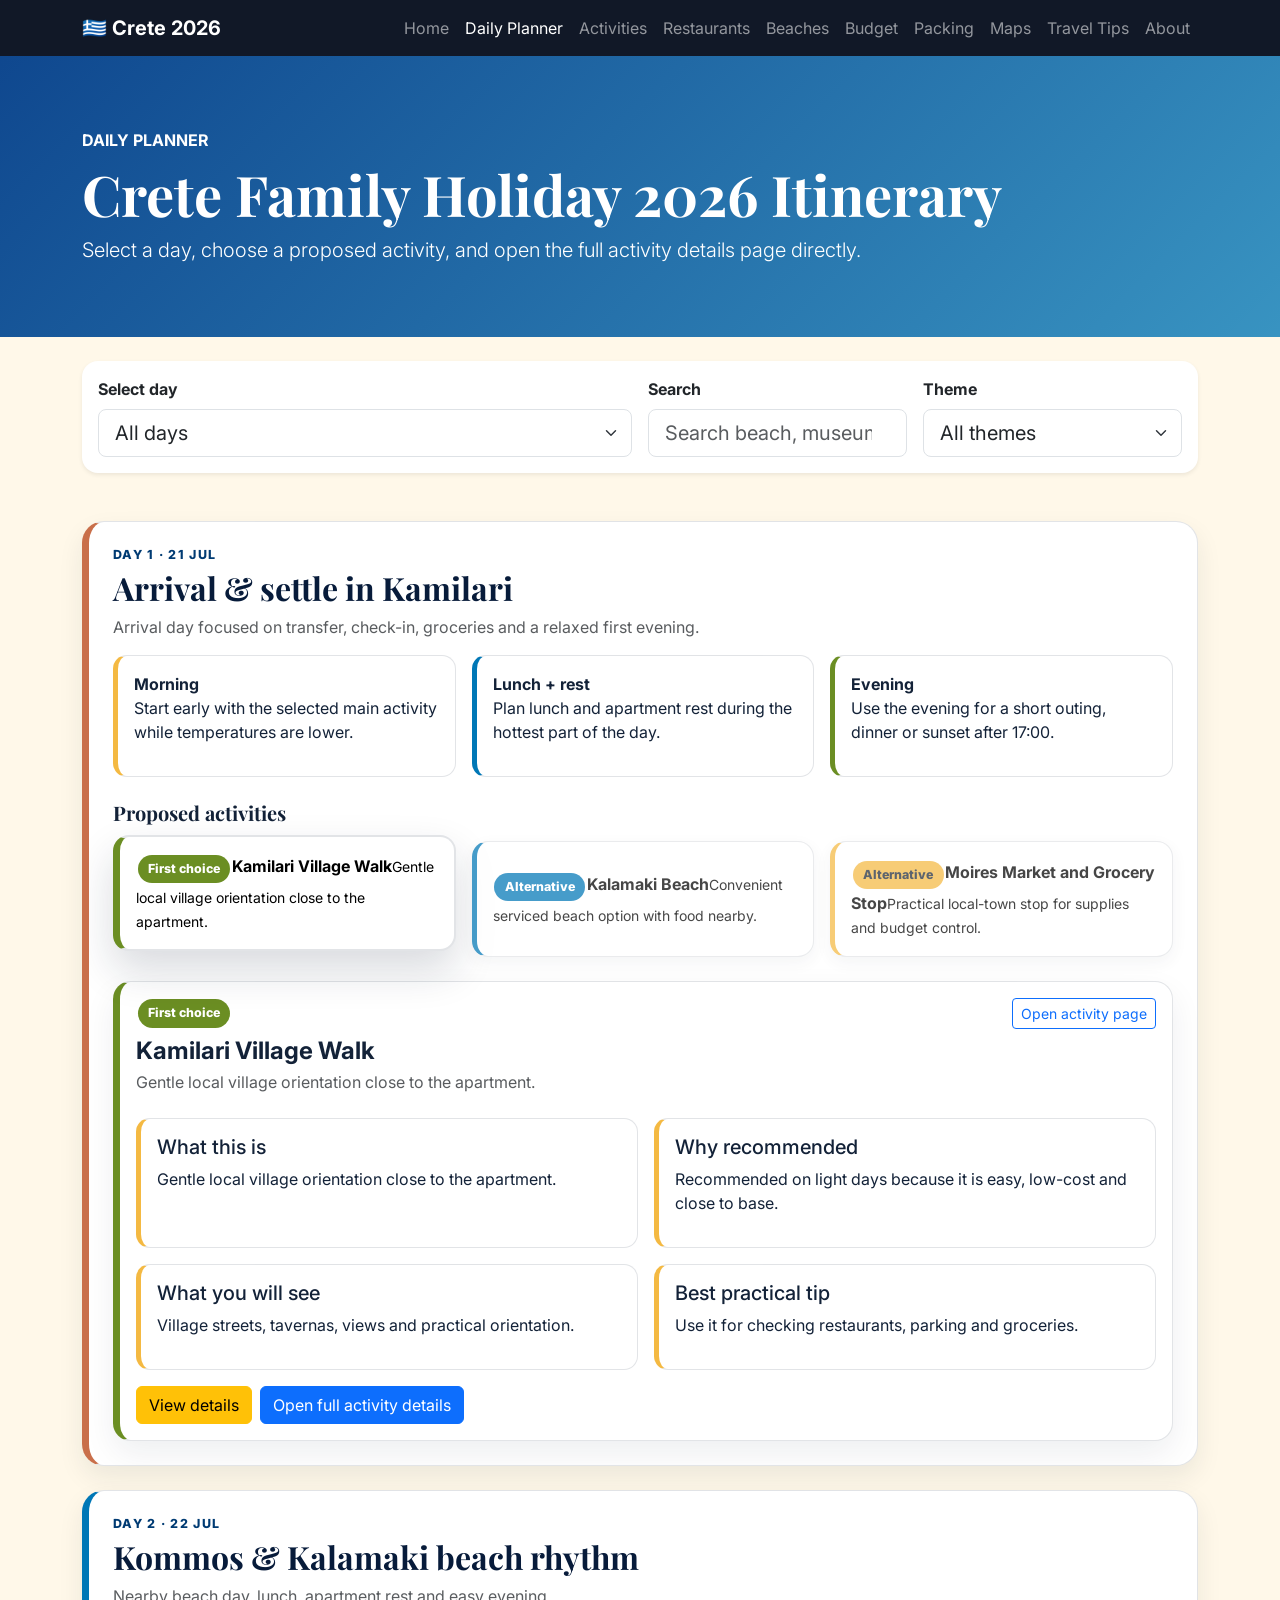
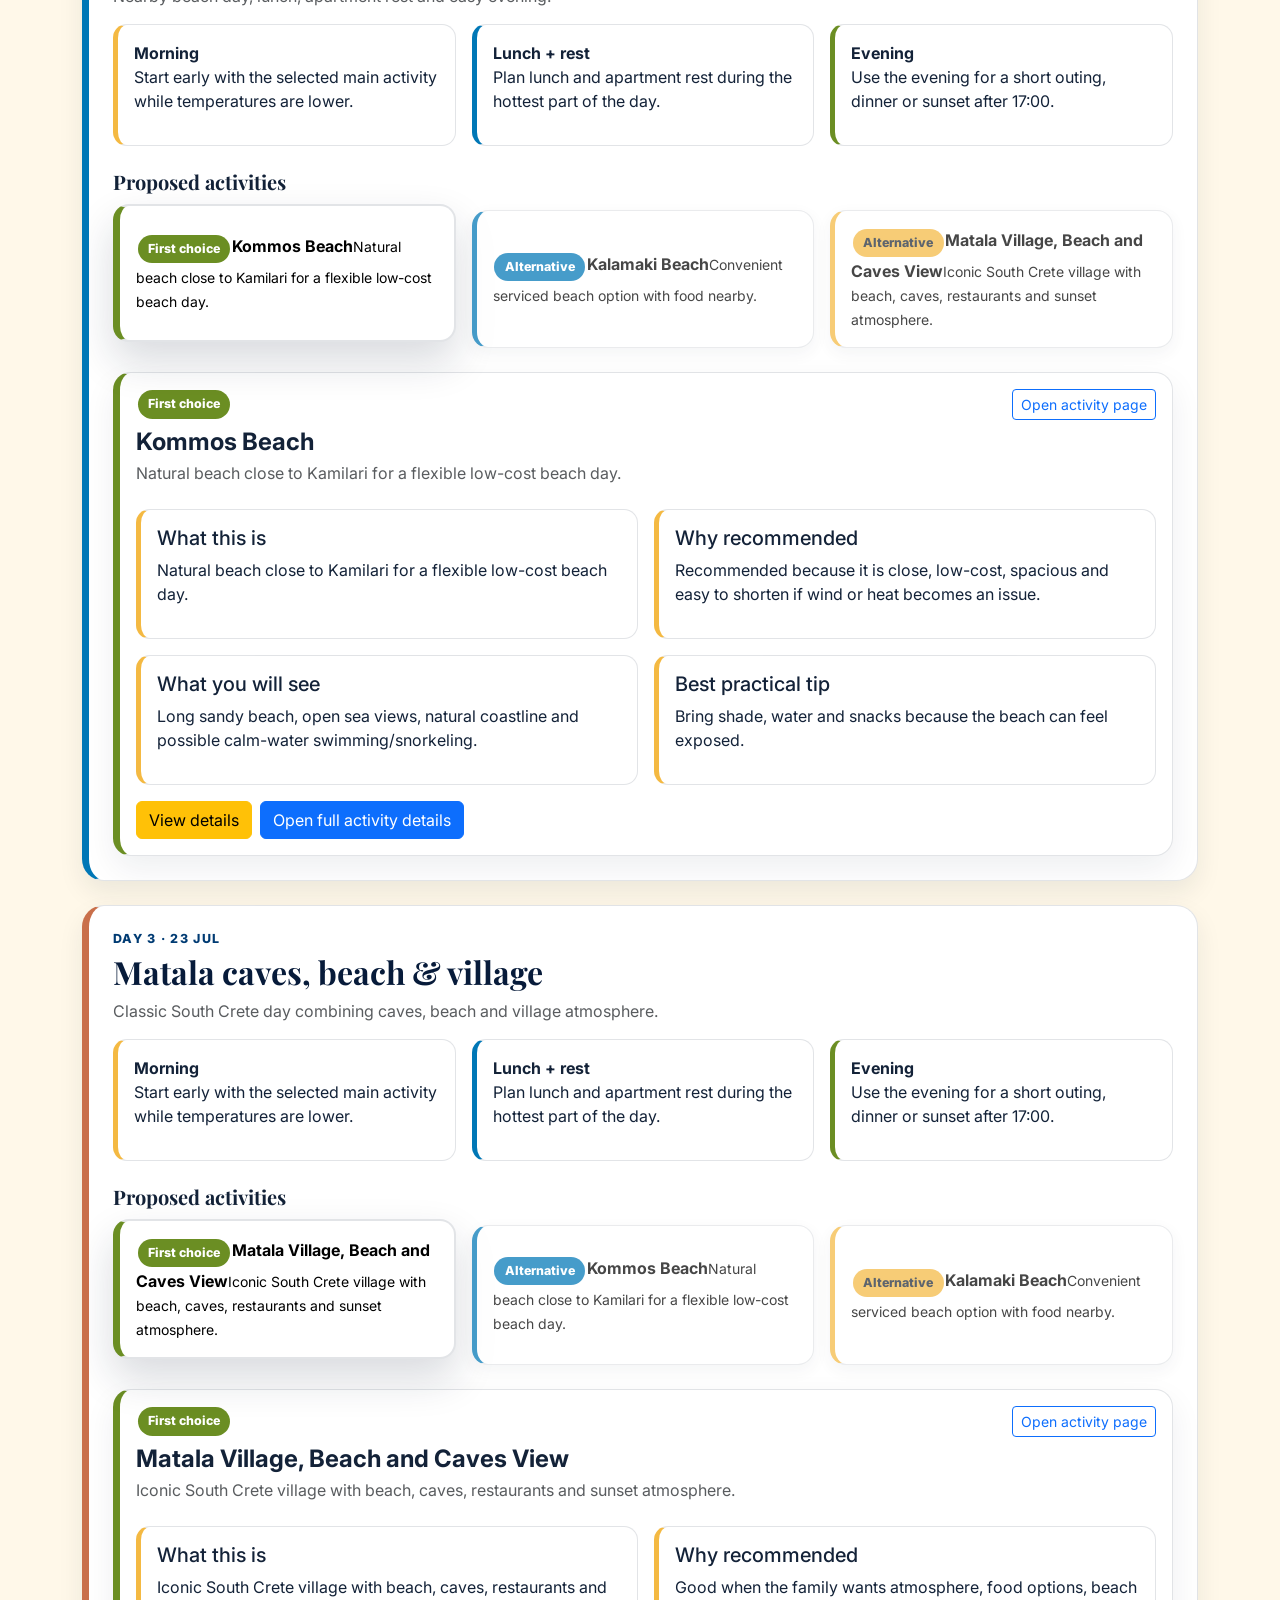
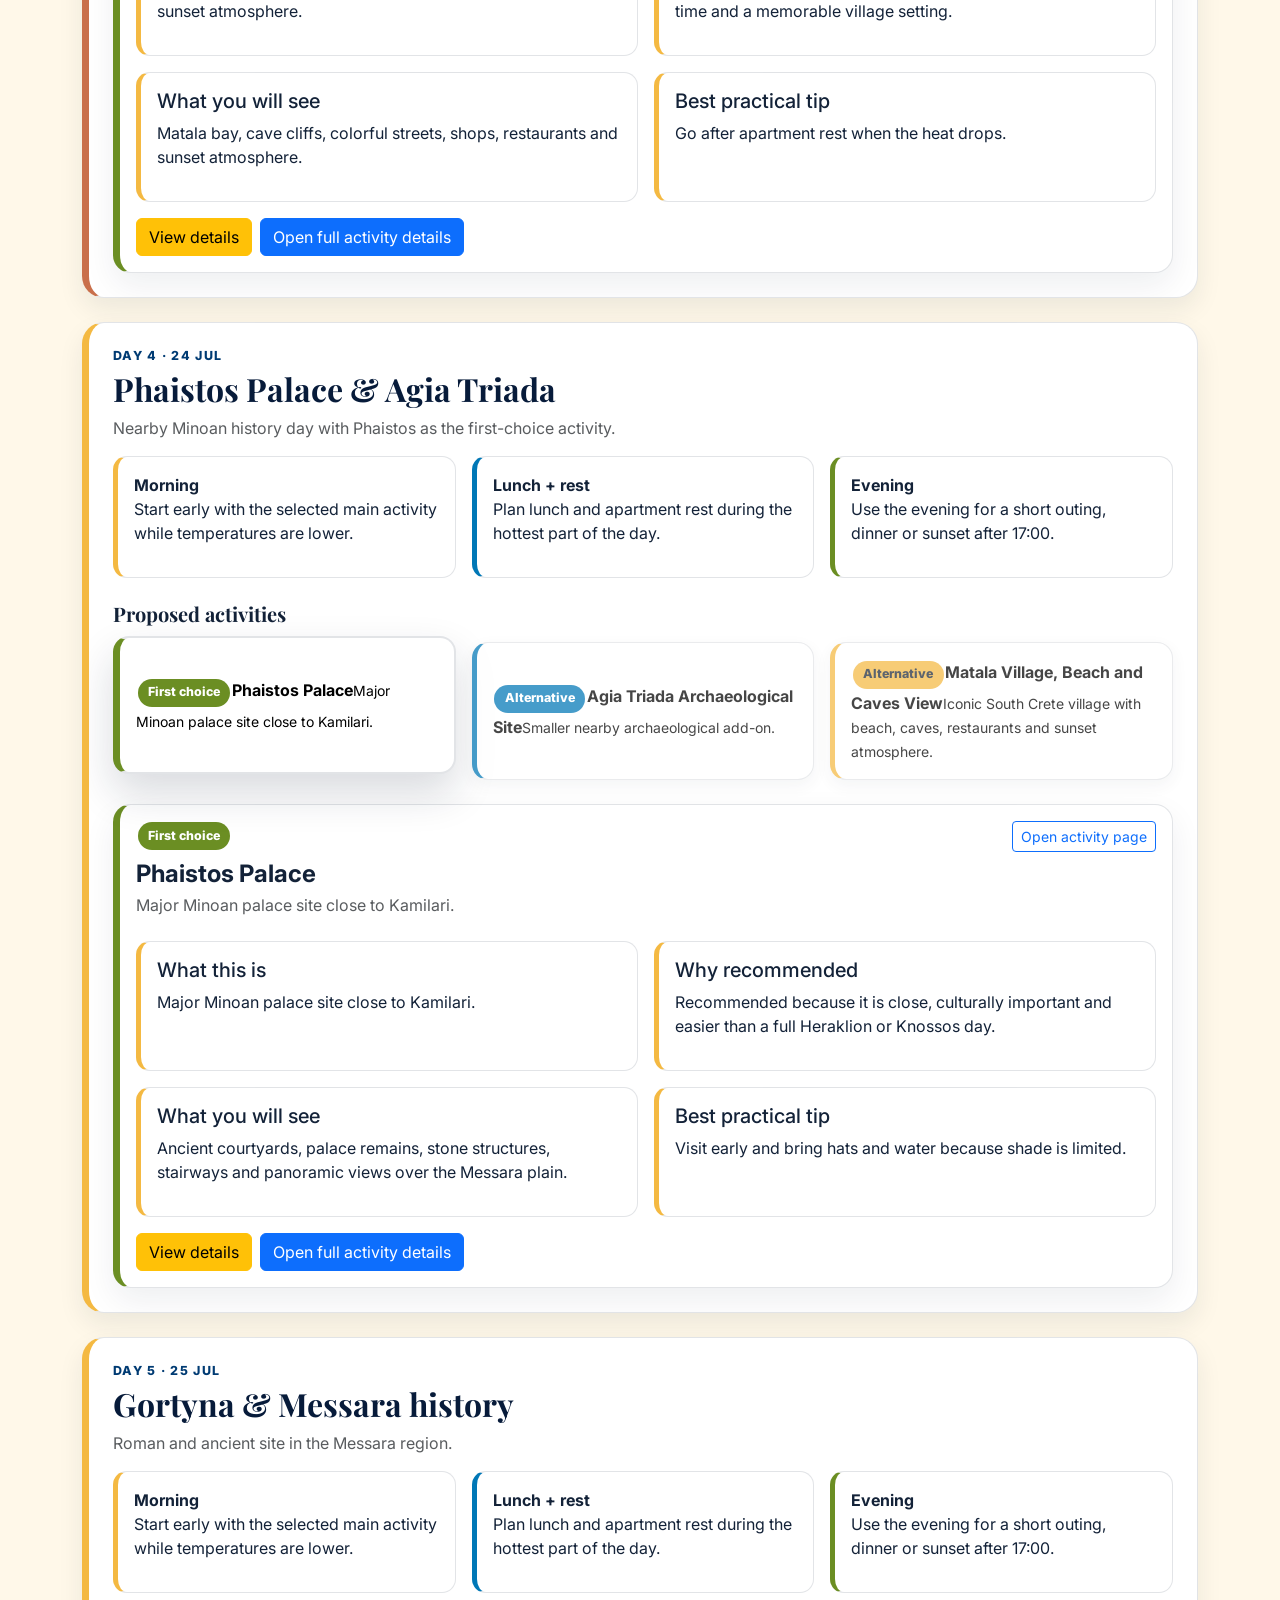
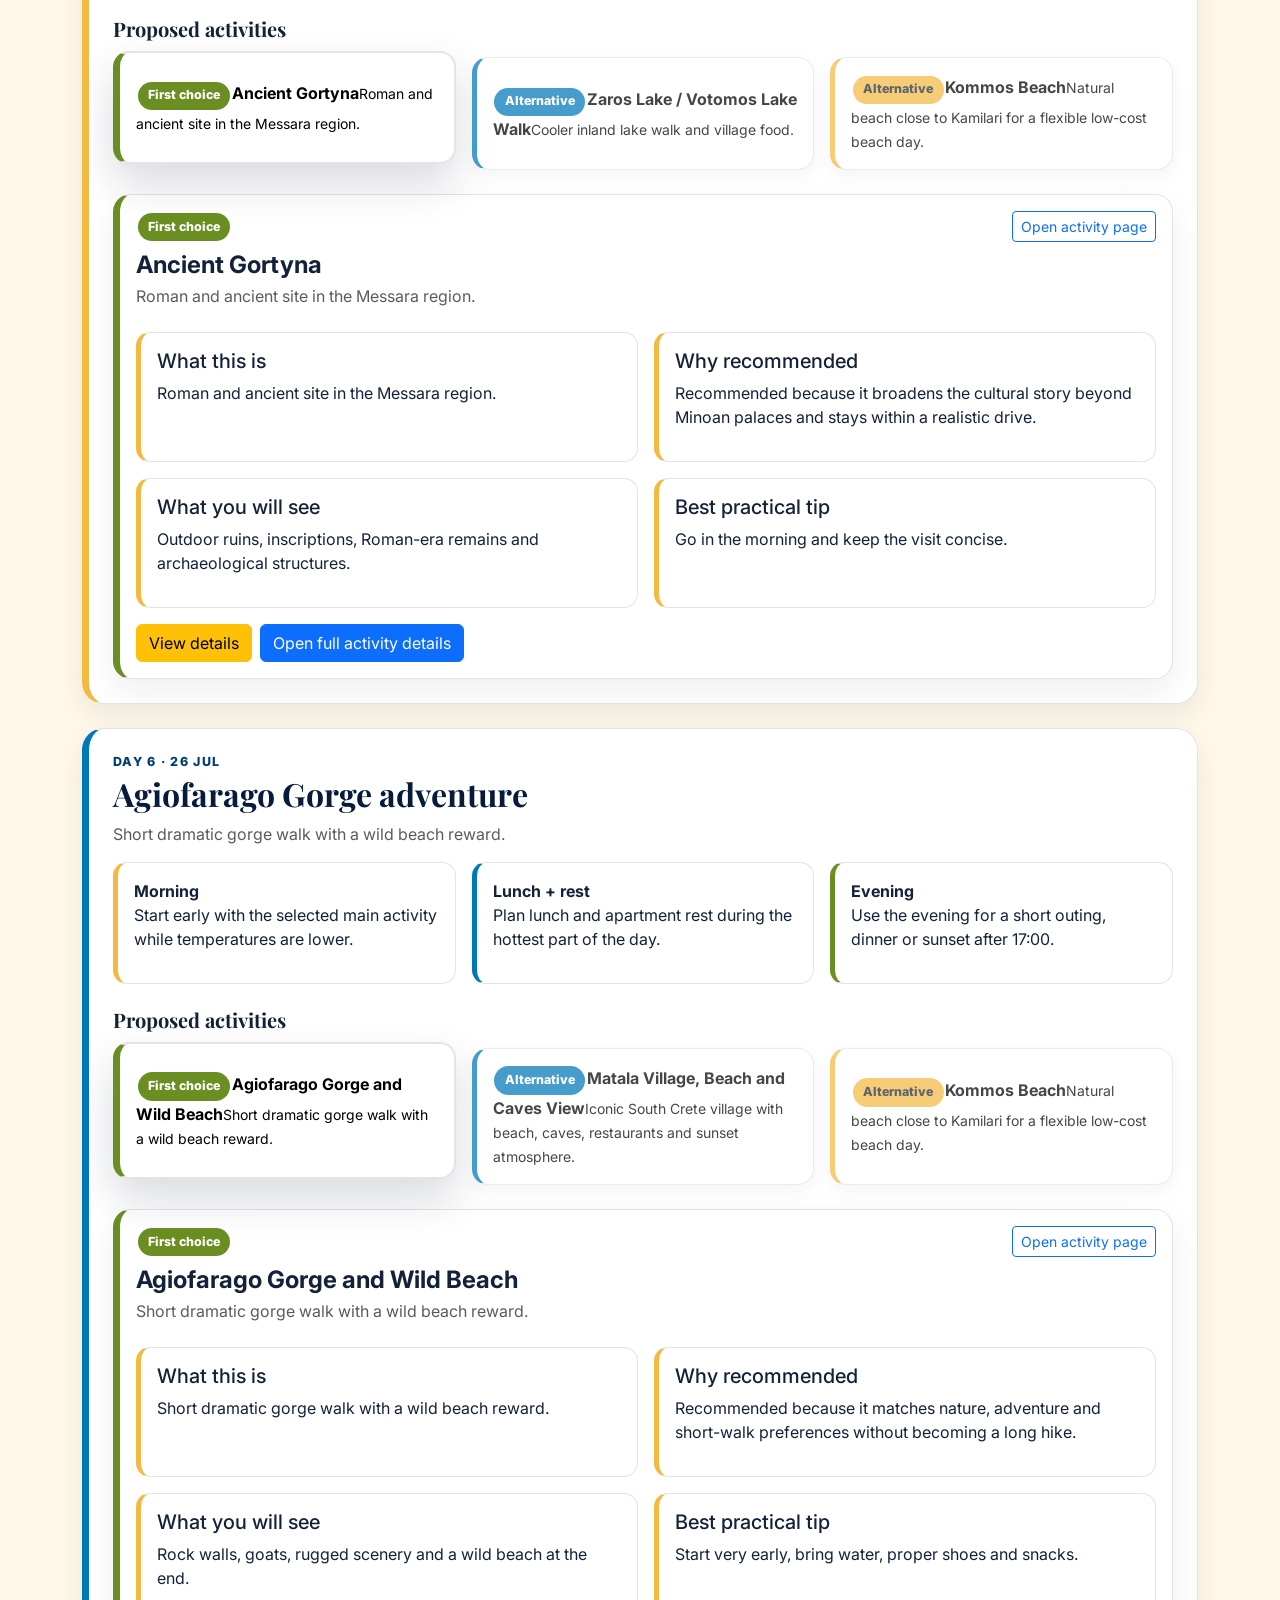
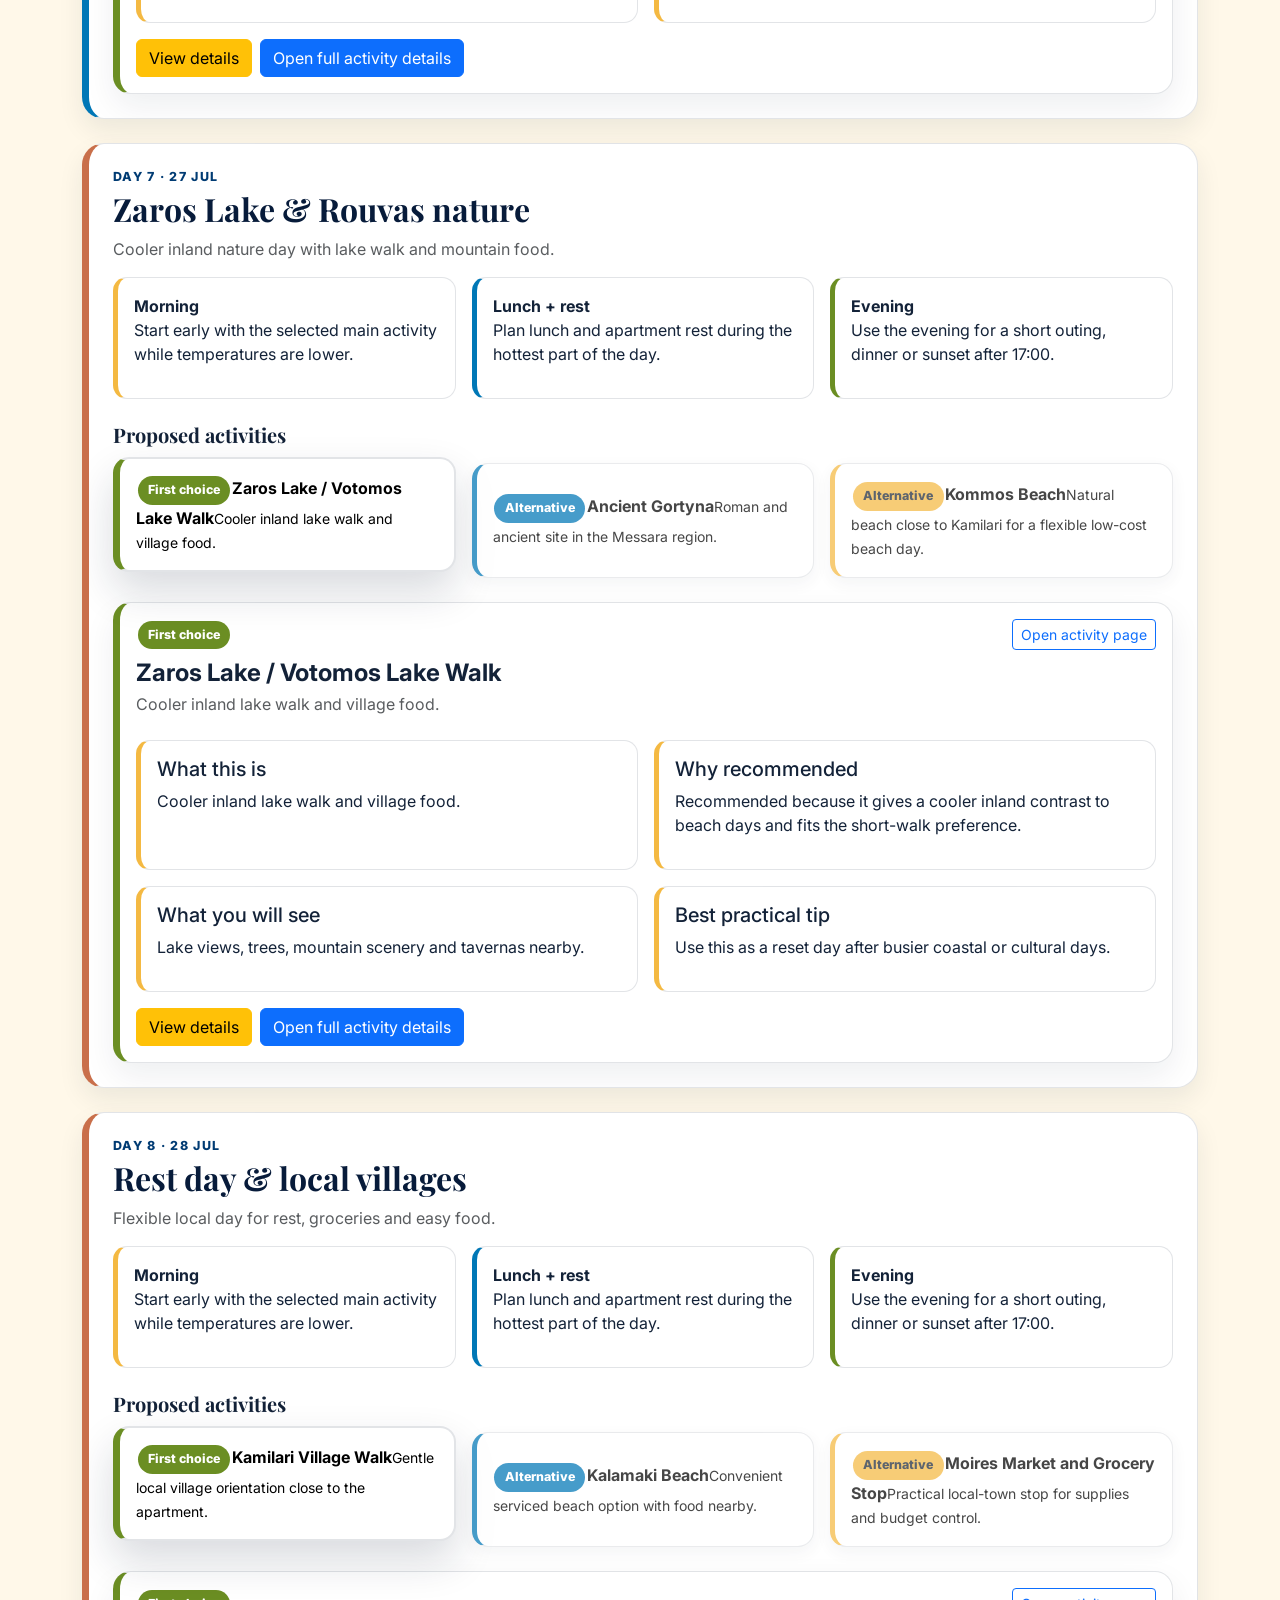
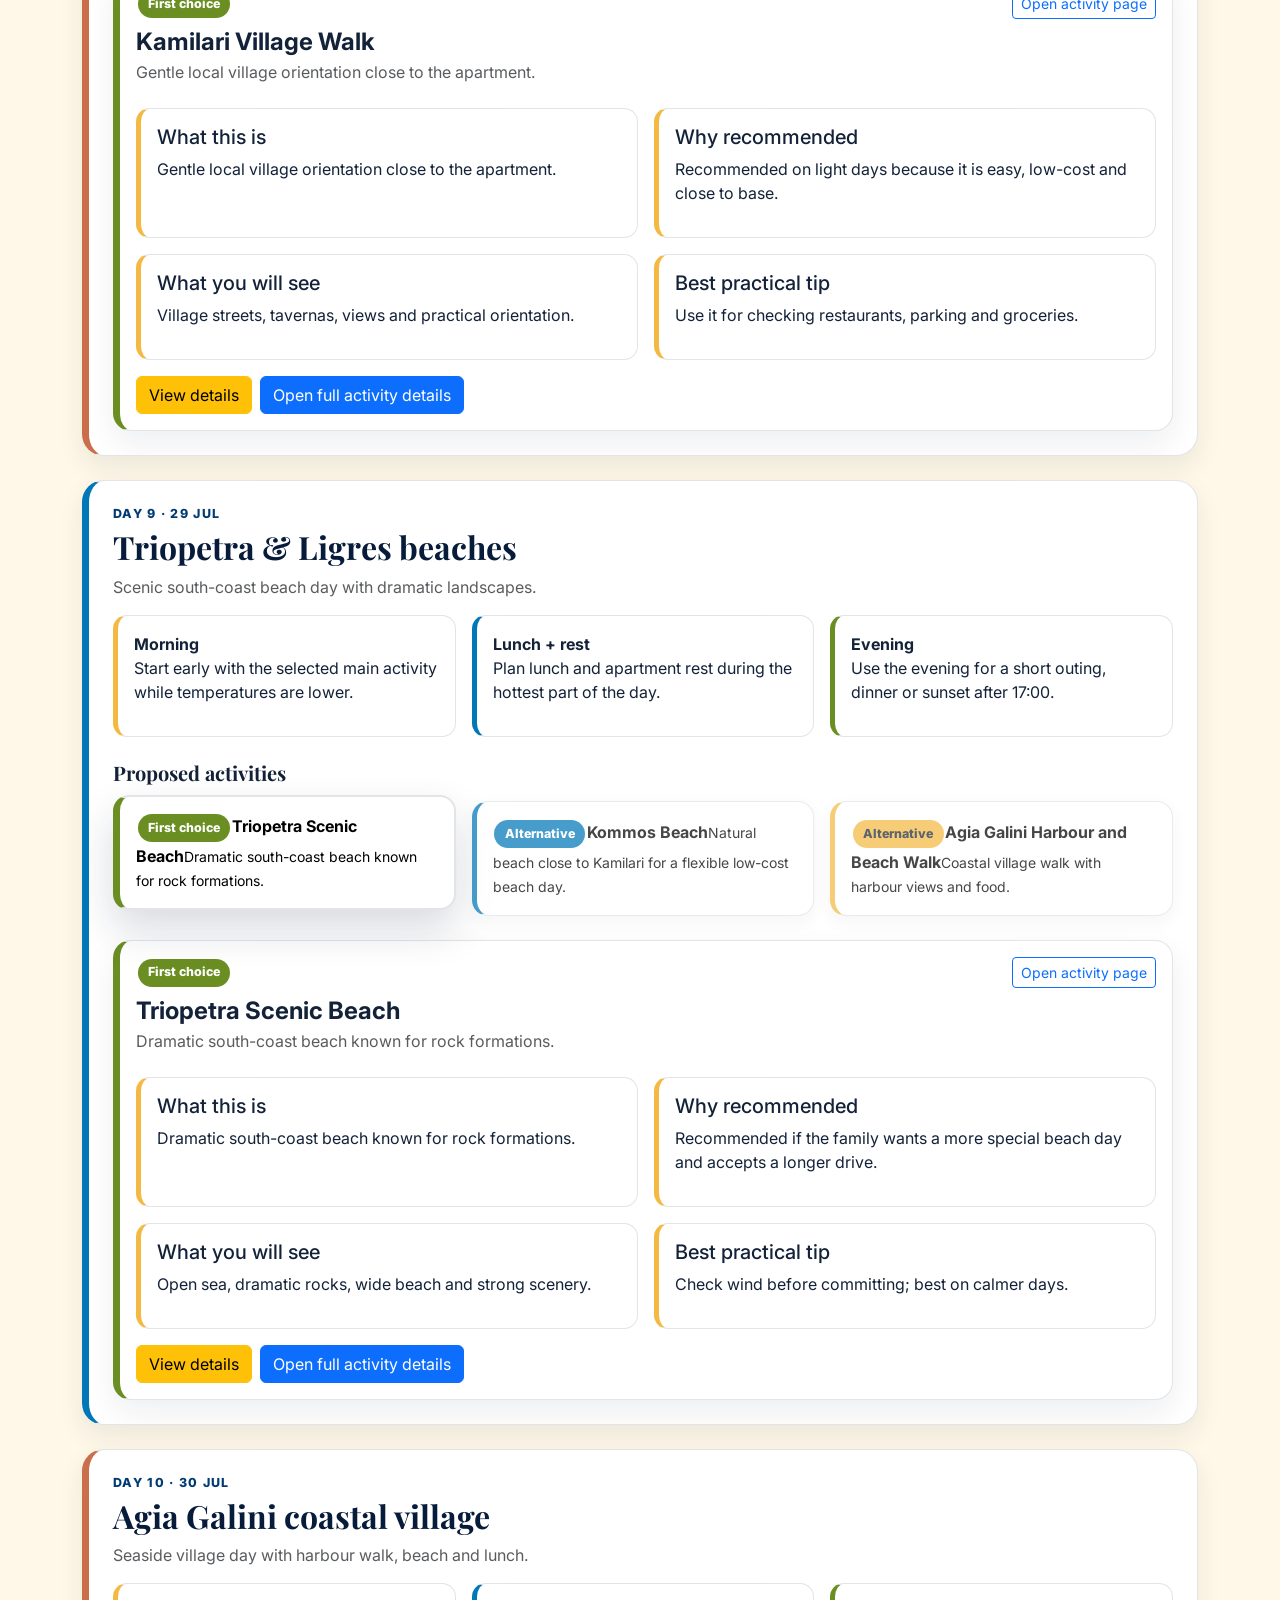
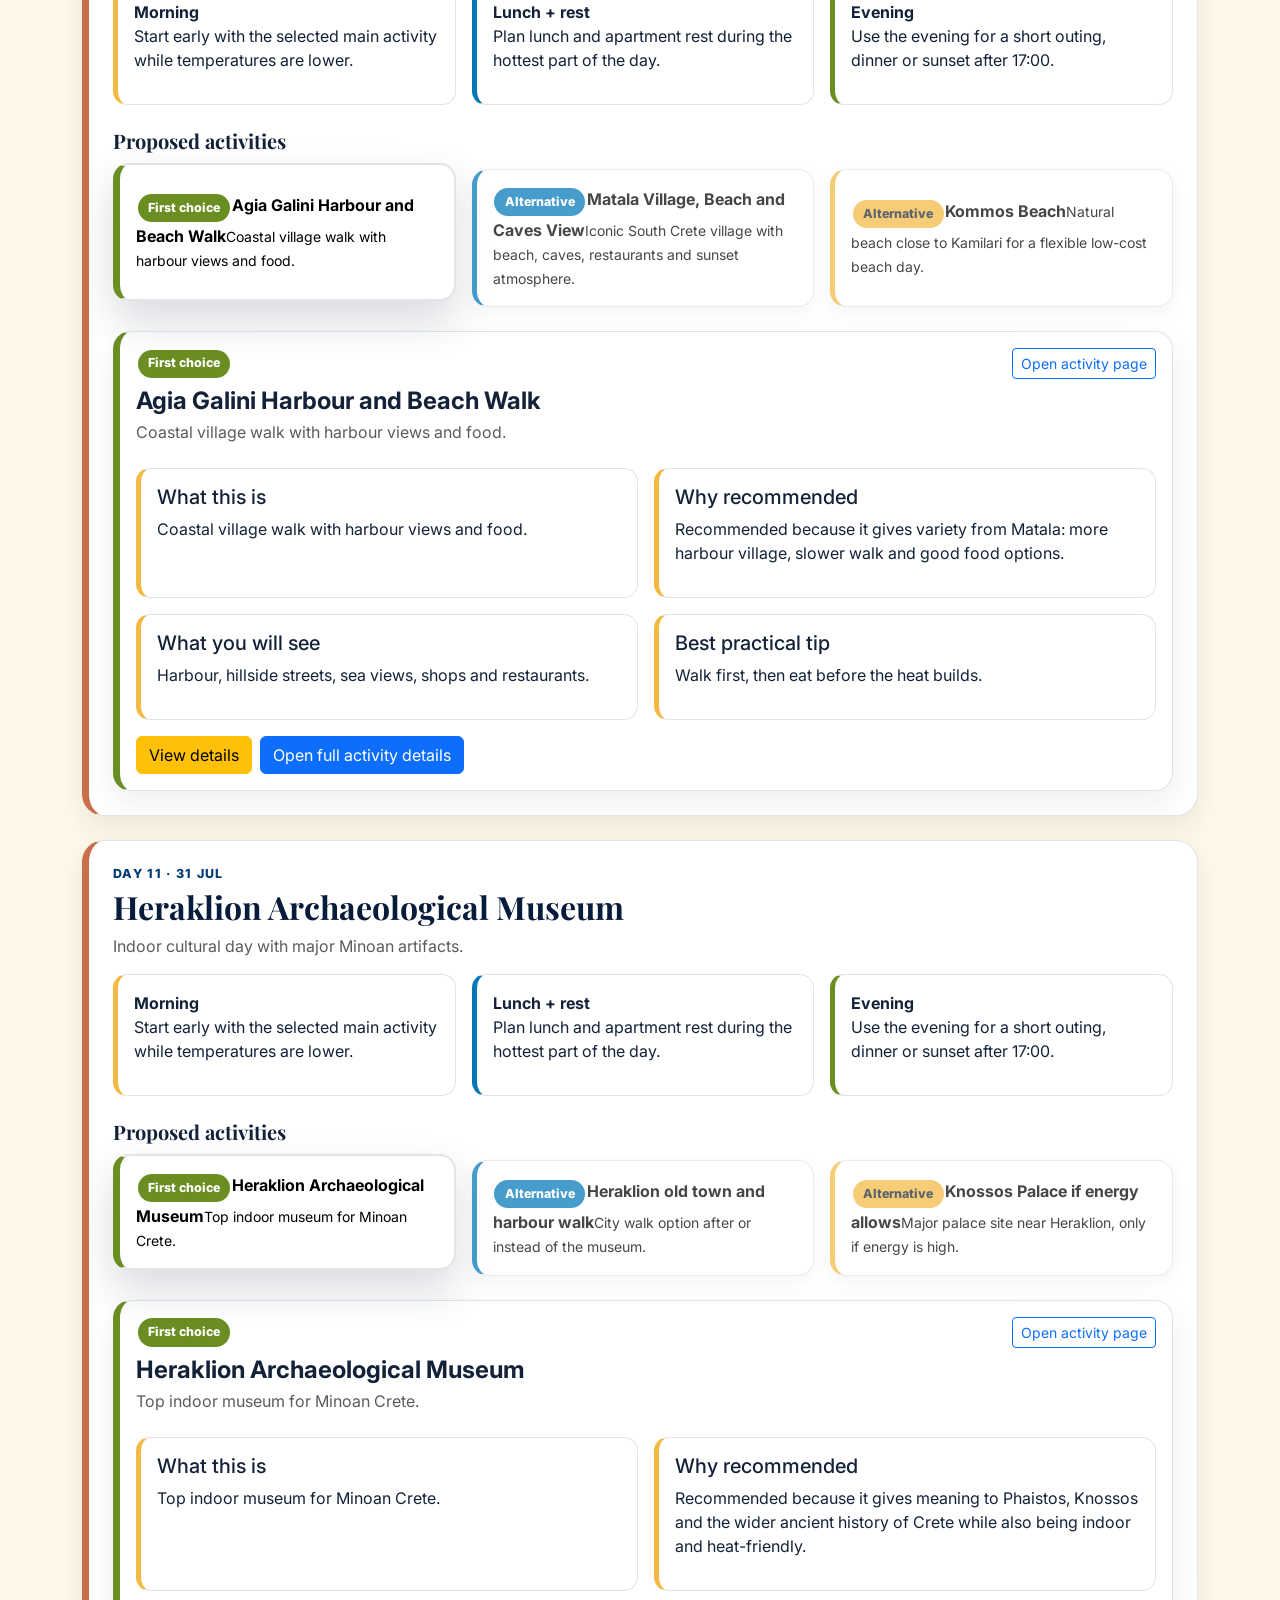
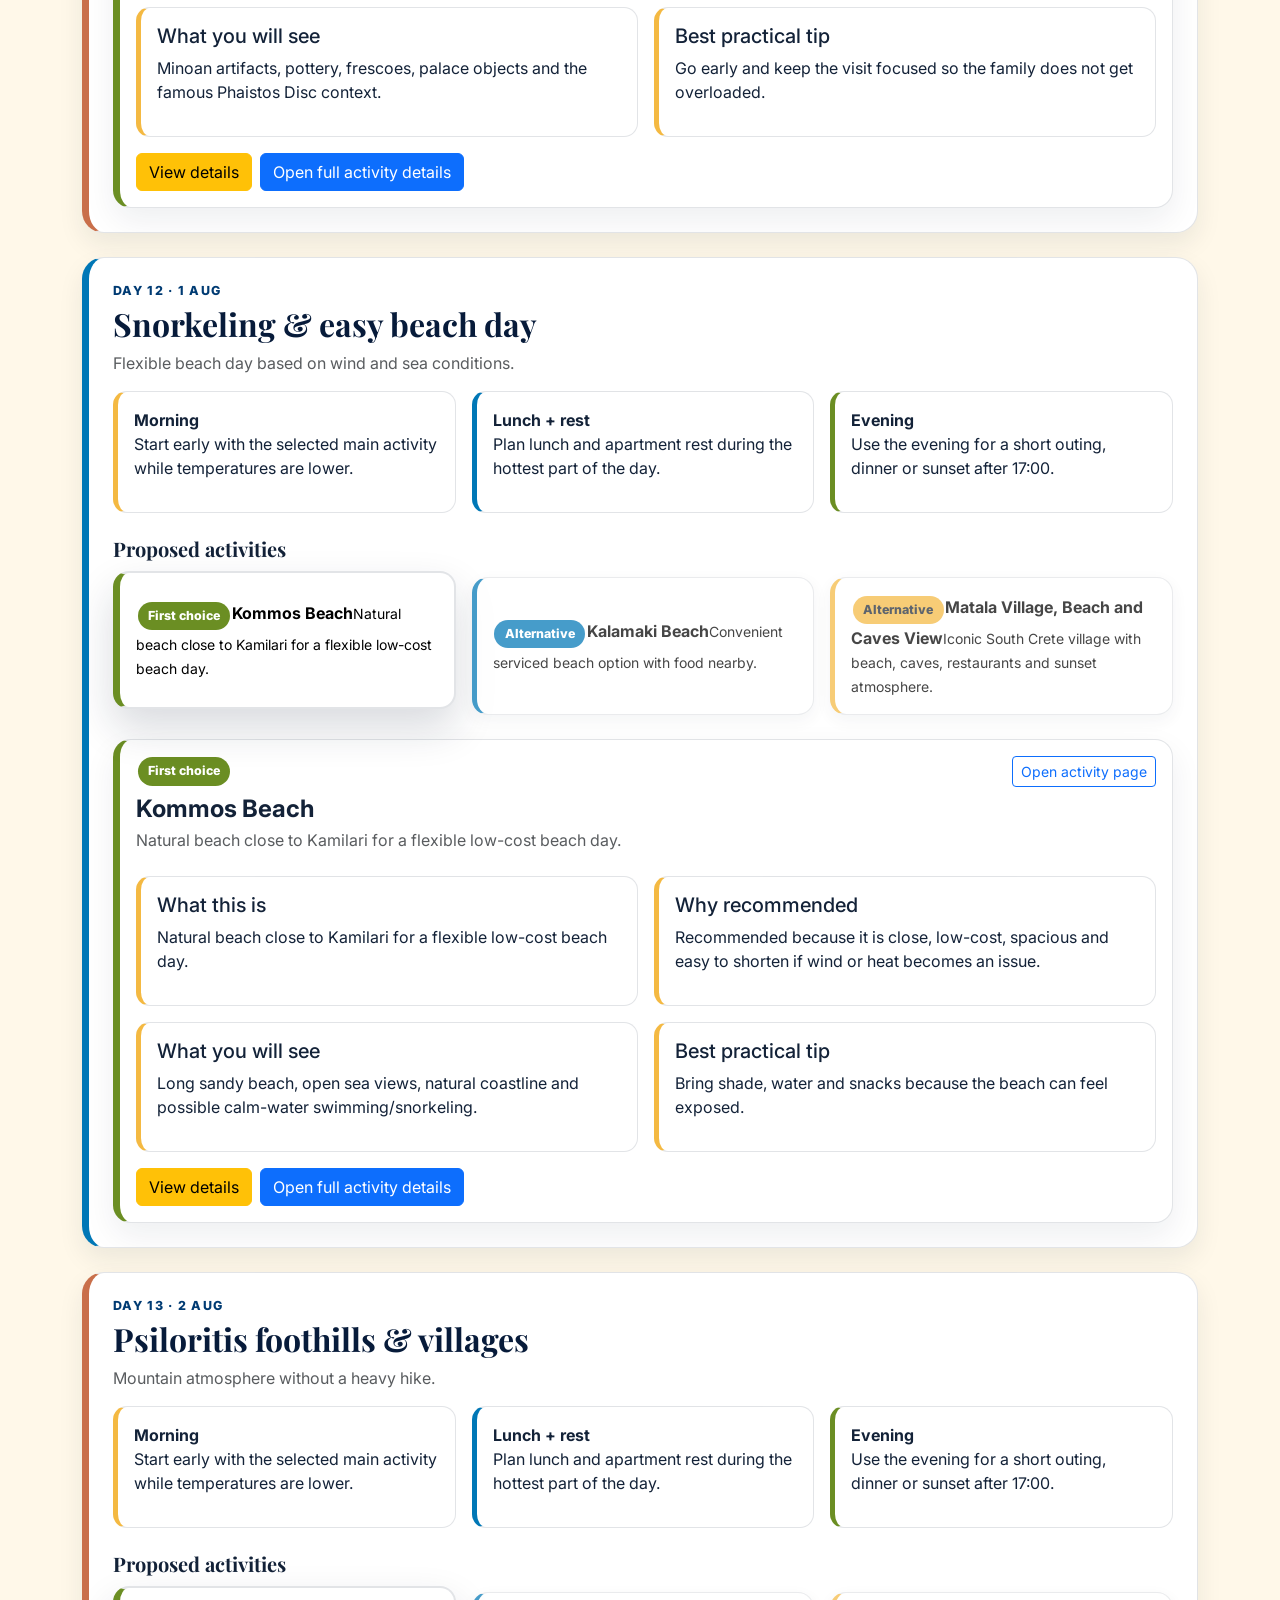
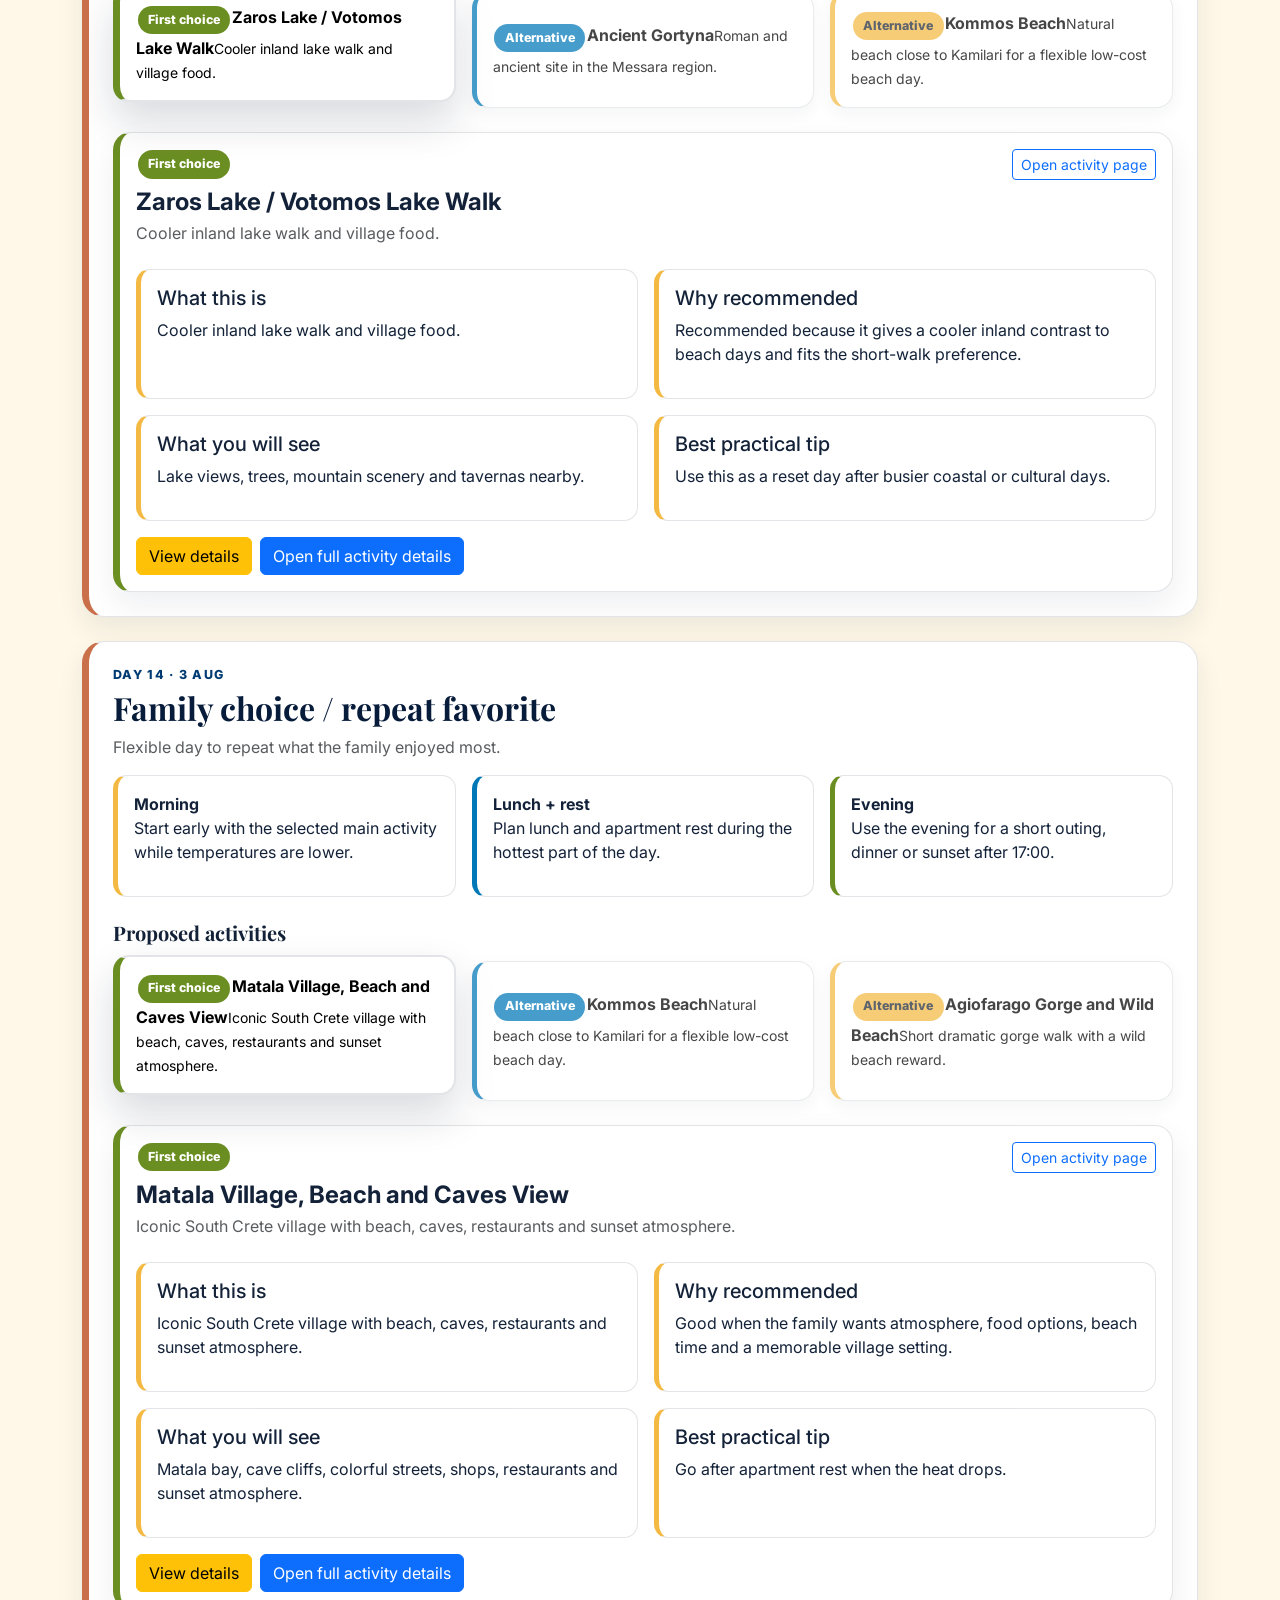
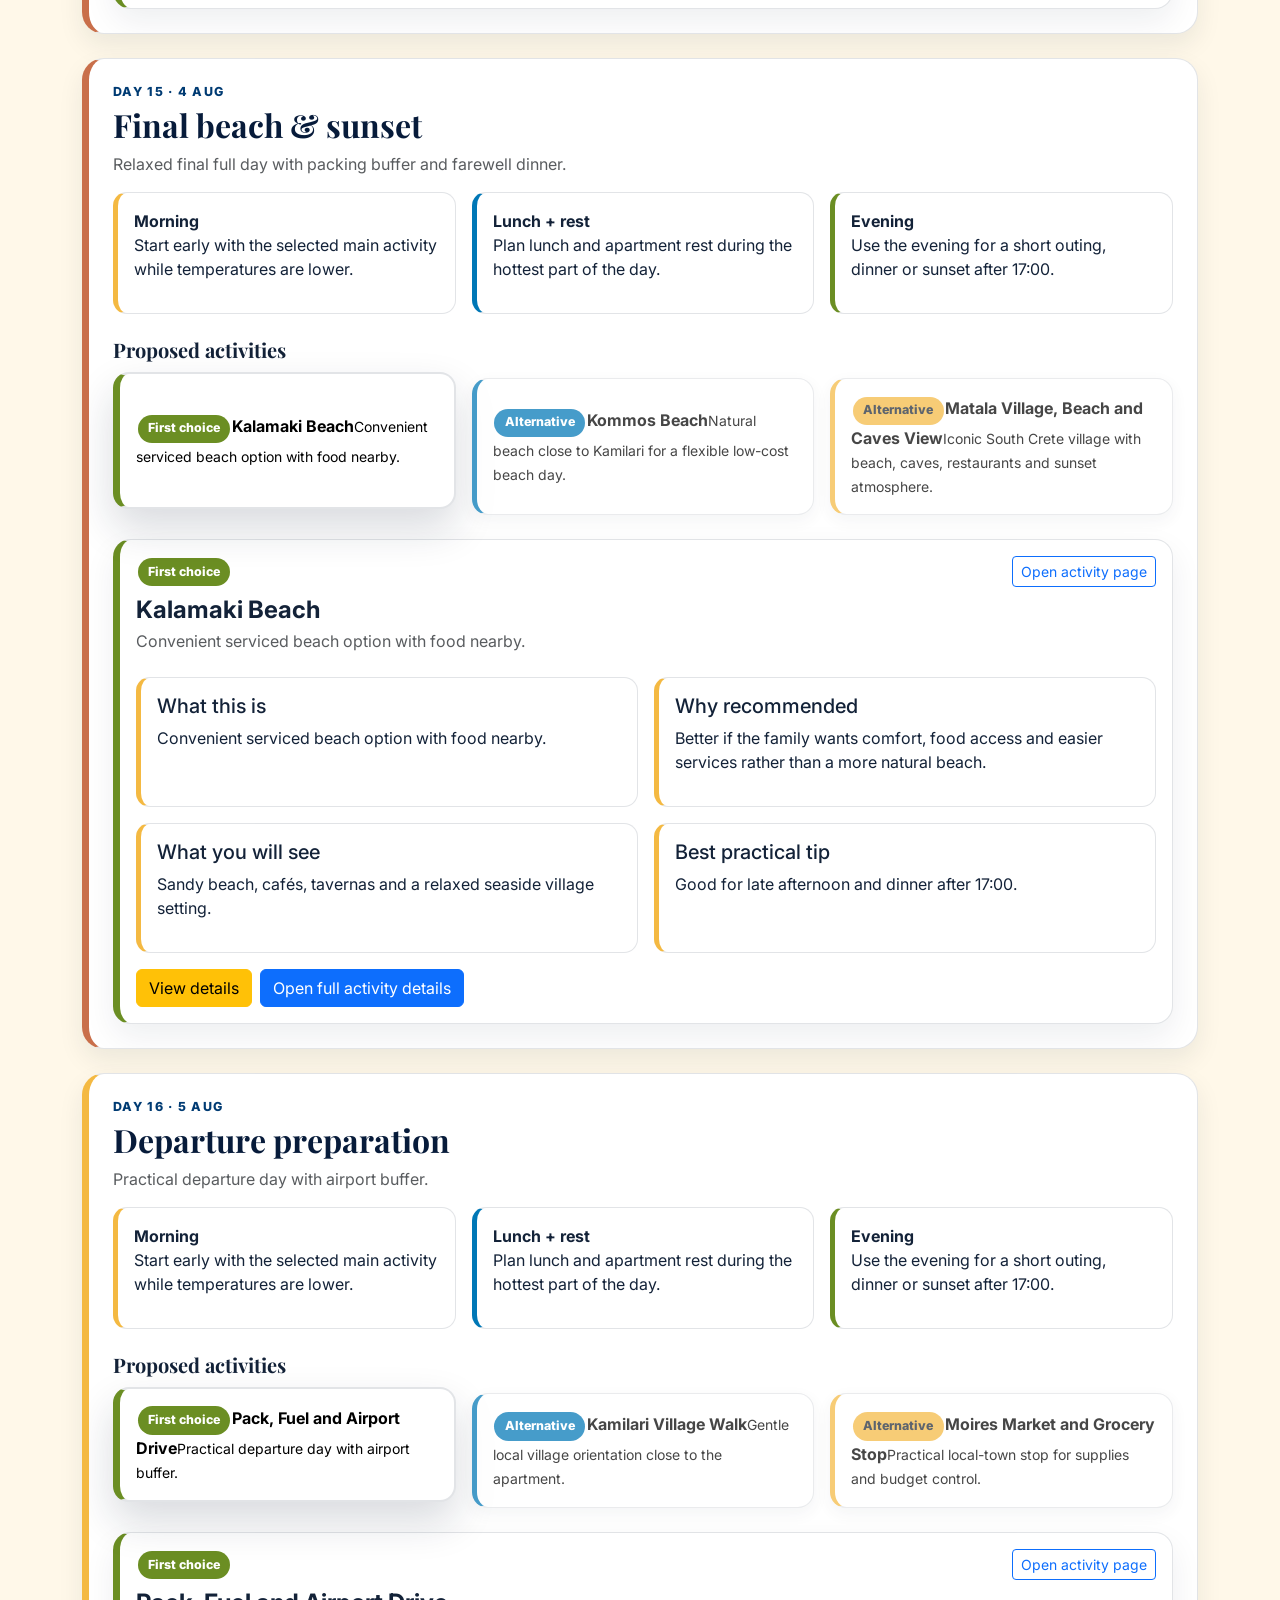
==== commit a32b5596: "Add files via upload" ====
--- a/itinerary.html
+++ b/itinerary.html
@@ -1,1141 +1,25 @@
-<!DOCTYPE html>
-<html lang="en">
-<head>
-  <meta charset="UTF-8">
-  <meta name="viewport" content="width=device-width, initial-scale=1.0">
-  <title>Daily Planner | Crete Family Holiday 2026</title>
-  <link href="https://cdn.jsdelivr.net/npm/bootstrap@5.3.3/dist/css/bootstrap.min.css" rel="stylesheet">
-  <link href="https://fonts.googleapis.com/css2?family=Playfair+Display:wght@600;700&family=Inter:wght@400;500;600;700&display=swap" rel="stylesheet">
-  <link href="css/style.css" rel="stylesheet">
-  <style>
-    body { background:#fff8e9; }
-    .itinerary-hero { background: linear-gradient(135deg, rgba(2,62,138,.92), rgba(0,119,182,.78)); margin-top:56px; }
-    .section-label { letter-spacing: 1.6px; font-size: .78rem; text-transform: uppercase; color: #0077b6; font-weight: 800; }
-    .planner-filter { position: sticky; top: 56px; z-index: 900; }
-    .rhythm-box, .detail-box { background:#f8fbfd; border-left: 5px solid #f4b942; border-radius: 14px; padding: 1rem; height:100%; }
-    .activity-options-grid { display:grid; grid-template-columns:repeat(3,minmax(0,1fr)); gap:1rem; }
-    .activity-option { border:1px solid rgba(0,119,182,.22); border-radius:16px; background:#fff; padding:1rem; text-align:left; min-height:145px; cursor:pointer; box-shadow:0 .25rem .8rem rgba(0,0,0,.05); transition:.16s ease; }
-    .activity-option:hover,.activity-option:focus { transform:translateY(-2px); box-shadow:0 .8rem 1.6rem rgba(0,0,0,.10); outline:3px solid rgba(0,119,182,.15); }
-    .activity-option.active { border:2px solid #0077b6; background:#eef8fd; }
-    .activity-option strong,.activity-option small { display:block; margin-top:.45rem; }
-    .option-tag { display:inline-block; padding:.25rem .6rem; border-radius:999px; background:#6b8e23; color:#fff; font-size:.78rem; font-weight:800; }
-    .selected-activity-panel { background:#fffaf0; border-left:6px solid #f4b942; border-radius:16px; padding:1rem; }
-    .full-details { background:#fff; border:1px solid rgba(0,0,0,.08); border-radius:14px; padding:1rem; }
-    .day-card.d-none { display:none!important; }
-    .floating-day-actions { position:fixed; right:16px; bottom:16px; z-index:1050; display:flex; flex-direction:column; gap:.5rem; }
-    .floating-day-menu { position:fixed; right:16px; bottom:112px; z-index:1051; width:min(360px, calc(100vw - 32px)); max-height:60vh; overflow:auto; background:#fff; border:1px solid rgba(0,0,0,.15); border-radius:16px; box-shadow:0 1rem 2rem rgba(0,0,0,.2); padding:1rem; }
-    .floating-day-menu[hidden] { display:none!important; }
-    .floating-day-menu button { width:100%; text-align:left; margin:.2rem 0; border:1px solid #ddeaf0; background:#f8fbfd; border-radius:12px; padding:.65rem .75rem; }
-    .floating-day-menu button.active,.floating-day-menu button:hover { background:#e7f5fb; border-color:#0077b6; font-weight:800; }
-    body.dark-mode { background:#111827; color:#e5eef5; }
-    body.dark-mode .navbar.bg-dark { background:#111827!important; border-bottom:1px solid rgba(255,255,255,.12); }
-    body.dark-mode .bg-light { background:#0f172a!important; }
-    body.dark-mode .card, body.dark-mode .activity-option, body.dark-mode .floating-day-menu, body.dark-mode .full-details { background:#1f2937; color:#e5eef5; border-color:rgba(255,255,255,.16); }
-    body.dark-mode .text-muted, body.dark-mode .activity-option small { color:#cbd5e1!important; }
-    body.dark-mode .rhythm-box, body.dark-mode .detail-box, body.dark-mode .selected-activity-panel { background:#172033; color:#e5eef5; }
-    body.dark-mode .activity-option.active { background:#123044; border-color:#90e0ef; }
-    body.dark-mode .section-label, body.dark-mode .detail-box h5 { color:#90e0ef; }
-    body.dark-mode .floating-day-menu button { background:#111827; color:#e5eef5; border-color:rgba(255,255,255,.16); }
-    @media (max-width:768px){.activity-options-grid{grid-template-columns:1fr}.planner-filter{top:56px}}
-  </style>
-
-  <!-- V7 FIX: force original light yellow / sand background on page load -->
-  <style id="v7-sand-background-fix">
-    html,
-    body,
-    main,
-    section,
-    .bg-light,
-    .planner-filter,
-    body.dark-mode,
-    body.dark-mode main,
-    body.dark-mode section,
-    body.dark-mode .bg-light,
-    body.dark-mode .planner-filter {
-      background: #fff8e9 !important;
-    }
-
-    body {
-      color: #1f2937;
-    }
-
-    body.dark-mode .card,
-    body.dark-mode .activity-option,
-    body.dark-mode .selected-activity-panel,
-    body.dark-mode .rhythm-box,
-    body.dark-mode .detail-box,
-    body.dark-mode .activity-meta-box,
-    body.dark-mode .summary-box,
-    body.dark-mode .modal-content {
-      background: #ffffff !important;
-      color: #1f2937 !important;
-      border-color: rgba(0,0,0,.12) !important;
-    }
-
-    body.dark-mode .text-muted,
-    body.dark-mode .activity-option small {
-      color: #6c757d !important;
-    }
-
-    body.dark-mode .activity-meta-box strong,
-    body.dark-mode .detail-box h5,
-    body.dark-mode .section-label {
-      color: #023e8a !important;
-    }
-  </style>
-  <script>
-    /* V7: always start itinerary/activities in original light sand mode */
-    localStorage.setItem('crete_dark_mode', 'light');
-    document.documentElement.classList.remove('dark-mode');
-  </script>
-
-
-  <!-- V8 FIX: restore colored side borders on cards -->
-  <style id="v8-card-side-color-fix">
-    /* Global card side-color system aligned with original app look */
-    .card,
-    .activity-option,
-    .rhythm-box,
-    .detail-box,
-    .selected-activity-panel,
-    .activity-meta-box,
-    .summary-box {
-      border-color: rgba(0,0,0,.08) !important;
-    }
-
-    /* Daily itinerary cards: make each day visibly color-coded instead of flat grey */
-    .day-card {
-      border-left: 8px solid #f4b942 !important;
-      border-top-left-radius: 18px !important;
-      border-bottom-left-radius: 18px !important;
-    }
-    .day-card[data-theme*="nature"],
-    .day-card[data-theme*="walking"] {
-      border-left-color: #6b8e23 !important;
-    }
-    .day-card[data-theme*="beach"],
-    .day-card[data-theme*="snorkeling"] {
-      border-left-color: #0077b6 !important;
-    }
-    .day-card[data-theme*="culture"],
-    .day-card[data-theme*="history"] {
-      border-left-color: #f4b942 !important;
-    }
-    .day-card[data-theme*="food"],
-    .day-card[data-theme*="village"] {
-      border-left-color: #c96f4a !important;
-    }
-    .day-card[data-theme*="departure"],
-    .day-card[data-theme*="practical"] {
-      border-left-color: #545857 !important;
-    }
-
-    /* Morning / lunch / evening structure boxes */
-    .row .col-md-4:nth-child(1) .rhythm-box,
-    .daily-structure > div:nth-child(1) {
-      border-left: 6px solid #f4b942 !important;
-    }
-    .row .col-md-4:nth-child(2) .rhythm-box,
-    .daily-structure > div:nth-child(2) {
-      border-left: 6px solid #0077b6 !important;
-    }
-    .row .col-md-4:nth-child(3) .rhythm-box,
-    .daily-structure > div:nth-child(3) {
-      border-left: 6px solid #6b8e23 !important;
-    }
-
-    /* Activity option cards: first choice / alternative / extra time */
-    .activity-options-grid .activity-option:nth-child(1),
-    .option-grid .activity-option:nth-child(1),
-    .option-grid .option-card:nth-child(1) {
-      border-left: 8px solid #6b8e23 !important;
-    }
-    .activity-options-grid .activity-option:nth-child(2),
-    .option-grid .activity-option:nth-child(2),
-    .option-grid .option-card:nth-child(2) {
-      border-left: 8px solid #0077b6 !important;
-    }
-    .activity-options-grid .activity-option:nth-child(3),
-    .option-grid .activity-option:nth-child(3),
-    .option-grid .option-card:nth-child(3) {
-      border-left: 8px solid #f4b942 !important;
-    }
-    .activity-option.active,
-    .activity-option.selected,
-    .option-card.selected {
-      border-left-width: 10px !important;
-      box-shadow: 0 .9rem 1.8rem rgba(0, 119, 182, .14) !important;
-    }
-
-    /* Selected activity detail panel and information boxes */
-    .selected-activity-panel,
-    .selected-activity {
-      border-left: 8px solid #f4b942 !important;
-    }
-    .detail-box:nth-of-type(1),
-    .info-grid > div:nth-child(1) {
-      border-left: 6px solid #f4b942 !important;
-    }
-    .detail-box:nth-of-type(2),
-    .info-grid > div:nth-child(2) {
-      border-left: 6px solid #0077b6 !important;
-    }
-    .detail-box:nth-of-type(3),
-    .info-grid > div:nth-child(3) {
-      border-left: 6px solid #6b8e23 !important;
-    }
-    .detail-box:nth-of-type(4),
-    .info-grid > div:nth-child(4) {
-      border-left: 6px solid #c96f4a !important;
-    }
-
-    /* Activities page card color bands */
-    #activityCards > .col-lg-6:nth-child(4n+1) article.card {
-      border-left: 8px solid #f4b942 !important;
-    }
-    #activityCards > .col-lg-6:nth-child(4n+2) article.card {
-      border-left: 8px solid #6b8e23 !important;
-    }
-    #activityCards > .col-lg-6:nth-child(4n+3) article.card {
-      border-left: 8px solid #0077b6 !important;
-    }
-    #activityCards > .col-lg-6:nth-child(4n+4) article.card {
-      border-left: 8px solid #c96f4a !important;
-    }
-
-    /* Homepage/menu cards if this CSS is reused on index.html */
-    .feature-card,
-    .dashboard-card,
-    .home-card,
-    .quick-card,
-    .trip-card {
-      border-left: 8px solid #f4b942 !important;
-      border-radius: 18px !important;
-    }
-    .feature-card:nth-child(2),
-    .dashboard-card:nth-child(2),
-    .home-card:nth-child(2),
-    .quick-card:nth-child(2),
-    .trip-card:nth-child(2) {
-      border-left-color: #6b8e23 !important;
-    }
-    .feature-card:nth-child(3),
-    .dashboard-card:nth-child(3),
-    .home-card:nth-child(3),
-    .quick-card:nth-child(3),
-    .trip-card:nth-child(3) {
-      border-left-color: #0077b6 !important;
-    }
-    .feature-card:nth-child(4),
-    .dashboard-card:nth-child(4),
-    .home-card:nth-child(4),
-    .quick-card:nth-child(4),
-    .trip-card:nth-child(4) {
-      border-left-color: #c96f4a !important;
-    }
-  </style>
-
-  <!-- V10 UX POLISH: clean single accents + reliable selected activity text updates -->
-  <style id="v10-ux-polish-final">
-    /* Senior UI/UX cleanup: remove previous experimental double bars */
-    .day-card::before,
-    #activityCards article.card::before,
-    .rhythm-box::before,
-    .detail-box::before,
-    .selected-activity-panel::before,
-    .full-details::before,
-    .activity-option::before,
-    .activity-option::after {
-      display: none !important;
-      content: none !important;
-    }
-
-    /* Keep the original warm app canvas */
-    html,
-    body,
-    main,
-    section,
-    .bg-light,
-    .planner-filter,
-    body.dark-mode,
-    body.dark-mode main,
-    body.dark-mode section,
-    body.dark-mode .bg-light,
-    body.dark-mode .planner-filter {
-      background: #fff8e9 !important;
-    }
-
-    /* Design tokens for a cleaner, premium, consistent look */
-    :root {
-      --ux-gold: #f4b942;
-      --ux-green: #6b8e23;
-      --ux-blue: #0077b6;
-      --ux-terracotta: #c96f4a;
-      --ux-grey: #545857;
-      --ux-card: #ffffff;
-      --ux-ink: #132238;
-      --ux-muted: #617282;
-      --ux-line: rgba(19, 34, 56, .10);
-      --ux-shadow: 0 .75rem 1.8rem rgba(19, 34, 56, .08);
-      --ux-shadow-strong: 0 1.2rem 2.6rem rgba(19, 34, 56, .16);
-    }
-
-    /* Main day cards: one elegant side accent only, no duplicate stripe */
-    .day-card {
-      --day-accent: var(--ux-gold);
-      border: 1px solid var(--ux-line) !important;
-      border-left: 7px solid var(--day-accent) !important;
-      border-radius: 22px !important;
-      background: var(--ux-card) !important;
-      box-shadow: var(--ux-shadow) !important;
-      overflow: hidden !important;
-    }
-    .day-card[data-theme*="nature"],
-    .day-card[data-theme*="walking"] { --day-accent: var(--ux-green); }
-    .day-card[data-theme*="beach"],
-    .day-card[data-theme*="snorkeling"] { --day-accent: var(--ux-blue); }
-    .day-card[data-theme*="food"],
-    .day-card[data-theme*="village"] { --day-accent: var(--ux-terracotta); }
-    .day-card[data-theme*="departure"],
-    .day-card[data-theme*="practical"] { --day-accent: var(--ux-grey); }
-
-    /* Rhythm and detail cards: uniform clean left accent, not thick/double */
-    .rhythm-box,
-    .detail-box,
-    .full-details {
-      border: 1px solid var(--ux-line) !important;
-      border-left: 5px solid var(--box-accent, var(--ux-gold)) !important;
-      border-radius: 14px !important;
-      background: #ffffff !important;
-      box-shadow: none !important;
-      color: var(--ux-ink) !important;
-    }
-    .row.g-3 > .col-md-4:nth-child(1) .rhythm-box { --box-accent: var(--ux-gold); }
-    .row.g-3 > .col-md-4:nth-child(2) .rhythm-box { --box-accent: var(--ux-blue); }
-    .row.g-3 > .col-md-4:nth-child(3) .rhythm-box { --box-accent: var(--ux-green); }
-    .selected-activity-panel .row.g-3 > .col-md-6:nth-child(1) .detail-box { --box-accent: var(--ux-gold); }
-    .selected-activity-panel .row.g-3 > .col-md-6:nth-child(2) .detail-box { --box-accent: var(--ux-blue); }
-    .selected-activity-panel .row.g-3 > .col-md-6:nth-child(3) .detail-box { --box-accent: var(--ux-green); }
-    .selected-activity-panel .row.g-3 > .col-md-6:nth-child(4) .detail-box { --box-accent: var(--ux-terracotta); }
-
-    /* Proposed option cards: compact accent bar embedded in border, no double bar */
-    .activity-option {
-      --choice-accent: var(--ux-green);
-      position: relative !important;
-      border: 1px solid var(--ux-line) !important;
-      border-left: 5px solid var(--choice-accent) !important;
-      border-radius: 16px !important;
-      background: #ffffff !important;
-      color: var(--ux-ink) !important;
-      box-shadow: 0 .35rem 1rem rgba(19, 34, 56, .06) !important;
-      transform: none !important;
-      opacity: 1 !important;
-      filter: none !important;
-      transition: transform .18s ease, box-shadow .18s ease, border-color .18s ease, background .18s ease !important;
-    }
-    .activity-options-grid .activity-option:nth-child(1) { --choice-accent: var(--ux-green); }
-    .activity-options-grid .activity-option:nth-child(2) { --choice-accent: var(--ux-blue); }
-    .activity-options-grid .activity-option:nth-child(3) { --choice-accent: var(--ux-gold); }
-
-    .activity-option:hover,
-    .activity-option:focus {
-      transform: translateY(-3px) !important;
-      box-shadow: var(--ux-shadow) !important;
-    }
-
-    /* Premium selected state: selected comes forward, others stay elegant and readable */
-    .activity-options-grid.has-selection .activity-option:not(.active) {
-      opacity: .72 !important;
-      background: #fbfbfb !important;
-      box-shadow: 0 .25rem .7rem rgba(19, 34, 56, .04) !important;
-      transform: none !important;
-      filter: saturate(.88) !important;
-    }
-    .activity-option.active {
-      opacity: 1 !important;
-      transform: translateY(-6px) !important;
-      background: linear-gradient(180deg, #ffffff 0%, #fffdf7 100%) !important;
-      border: 2px solid color-mix(in srgb, var(--choice-accent) 70%, #ffffff) !important;
-      border-left: 7px solid var(--choice-accent) !important;
-      box-shadow: var(--ux-shadow-strong) !important;
-      z-index: 5 !important;
-    }
-
-    .activity-option.active .option-tag,
-    .activity-option.active span:first-child {
-      background: var(--choice-accent) !important;
-      color: #ffffff !important;
-    }
-    .activity-options-grid .activity-option:nth-child(3).active .option-tag,
-    .activity-options-grid .activity-option:nth-child(3).active span:first-child {
-      color: #1f2937 !important;
-    }
-
-    .activity-option strong {
-      color: #003b73 !important;
-    }
-    .activity-option small,
-    .selected-short,
-    .detail-box p,
-    .rhythm-box p {
-      color: var(--ux-muted) !important;
-    }
-
-    /* Selected activity panel changes accent color based on selected option */
-    .selected-activity-panel {
-      --selected-accent: var(--ux-green);
-      border: 1px solid var(--ux-line) !important;
-      border-left: 7px solid var(--selected-accent) !important;
-      border-radius: 18px !important;
-      background: #ffffff !important;
-      box-shadow: 0 .8rem 2rem rgba(19, 34, 56, .07) !important;
-      color: var(--ux-ink) !important;
-    }
-    .day-card.selected-first-choice .selected-activity-panel { --selected-accent: var(--ux-green); }
-    .day-card.selected-alternative .selected-activity-panel { --selected-accent: var(--ux-blue); }
-    .day-card.selected-extra-time .selected-activity-panel { --selected-accent: var(--ux-gold); }
-
-    .selected-tag {
-      background: var(--selected-accent) !important;
-      color: #ffffff !important;
-    }
-    .day-card.selected-extra-time .selected-tag {
-      color: #1f2937 !important;
-    }
-
-    /* Activities page cards keep the same clean single strip */
-    #activityCards article.card {
-      border: 1px solid var(--ux-line) !important;
-      border-left: 7px solid var(--ux-gold) !important;
-      border-radius: 22px !important;
-      background: #ffffff !important;
-      box-shadow: var(--ux-shadow) !important;
-    }
-    #activityCards > .col-lg-6:nth-child(4n+2) article.card { border-left-color: var(--ux-green) !important; }
-    #activityCards > .col-lg-6:nth-child(4n+3) article.card { border-left-color: var(--ux-blue) !important; }
-    #activityCards > .col-lg-6:nth-child(4n+4) article.card { border-left-color: var(--ux-terracotta) !important; }
-
-    /* Keep dark mode readable if toggled, but do not force an all-dark body */
-    body.dark-mode .day-card,
-    body.dark-mode .activity-option,
-    body.dark-mode .selected-activity-panel,
-    body.dark-mode .rhythm-box,
-    body.dark-mode .detail-box,
-    body.dark-mode .full-details,
-    body.dark-mode #activityCards article.card {
-      background: #ffffff !important;
-      color: var(--ux-ink) !important;
-    }
-  </style>
-  <script id="v10-selection-text-fix-script">
-    document.addEventListener('DOMContentLoaded', function () {
-      const aliasMap = {
-        'phaistos-palace': 'phaistos-palace',
-        'agia-triada': 'agia-triada',
-        'matala-caves': 'matala-evening',
-        'matala-beach': 'matala-evening',
-        'red-beach': 'matala-evening',
-        'kommos-beach': 'kommos-beach',
-        'kalamaki-beach': 'kalamaki-beach',
-        'agiofarago-gorge': 'agiofarago',
-        'agiofarago': 'agiofarago',
-        'zaros-lake': 'zaros-lake',
-        'gortyna': 'gortyna',
-        'agia-galini': 'agia-galini',
-        'triopetra-beach': 'triopetra',
-        'triopetra': 'triopetra'
-      };
-
-      function selectedClassFromTag(tagText) {
-        const value = String(tagText || '').toLowerCase();
-        if (value.includes('alternative')) return 'selected-alternative';
-        if (value.includes('extra')) return 'selected-extra-time';
-        return 'selected-first-choice';
-      }
-
-      function updateSelectedActivityPanel(button) {
-        const dayCard = button.closest('.day-card');
-        if (!dayCard) return;
-        const grid = button.closest('.activity-options-grid');
-        const panel = dayCard.querySelector('.selected-activity-panel');
-        if (!panel) return;
-
-        if (grid) {
-          grid.classList.add('has-selection');
-          grid.querySelectorAll('.activity-option').forEach(function (option) {
-            option.classList.toggle('active', option === button);
-          });
-        }
-
-        dayCard.classList.remove('selected-first-choice', 'selected-alternative', 'selected-extra-time');
-        dayCard.classList.add(selectedClassFromTag(button.dataset.tag || button.textContent));
-
-        const title = button.dataset.title || button.querySelector('strong')?.textContent || 'Selected activity';
-        const tag = button.dataset.tag || button.querySelector('.option-tag')?.textContent || 'Selected';
-        const short = button.dataset.short || button.querySelector('small')?.textContent || '';
-        const what = button.dataset.what || '';
-        const why = button.dataset.why || '';
-        const see = button.dataset.see || '';
-        const tip = button.dataset.tip || '';
-        const full = button.dataset.full || '';
-        const activityId = aliasMap[button.dataset.activityId] || button.dataset.activityId || '';
-        const link = activityId ? 'activities.html?open=details&activity=' + encodeURIComponent(activityId) + '#' + encodeURIComponent(activityId) : 'activities.html';
-
-        const selectedTag = panel.querySelector('.selected-tag');
-        const selectedTitle = panel.querySelector('.selected-title');
-        const selectedShort = panel.querySelector('.selected-short');
-        const selectedWhat = panel.querySelector('.selected-what');
-        const selectedWhy = panel.querySelector('.selected-why');
-        const selectedSee = panel.querySelector('.selected-see');
-        const selectedTip = panel.querySelector('.selected-tip');
-        const selectedFull = panel.querySelector('.selected-full');
-
-        if (selectedTag) selectedTag.textContent = tag;
-        if (selectedTitle) selectedTitle.textContent = title;
-        if (selectedShort) selectedShort.textContent = short;
-        if (selectedWhat) selectedWhat.textContent = what;
-        if (selectedWhy) selectedWhy.textContent = why;
-        if (selectedSee) selectedSee.textContent = see;
-        if (selectedTip) selectedTip.textContent = tip;
-        if (selectedFull) selectedFull.textContent = full;
-
-        panel.querySelectorAll('.activity-page-link, .activity-page-link-2').forEach(function (anchor) {
-          anchor.href = link;
-        });
-      }
-
-      /* Use event delegation so this works even if earlier scripts modified the DOM */
-      document.addEventListener('click', function (event) {
-        const button = event.target.closest('.activity-option');
-        if (!button) return;
-        window.setTimeout(function () {
-          updateSelectedActivityPanel(button);
-        }, 0);
-      });
-
-      /* Initialize every day with its active option, or first option if none is active */
-      document.querySelectorAll('.day-card').forEach(function (dayCard) {
-        const button = dayCard.querySelector('.activity-option.active') || dayCard.querySelector('.activity-option');
-        if (button) updateSelectedActivityPanel(button);
-      });
-    });
-  </script>
-
-
-  <!-- V11 CONTENT FIX: replace generic options with real proposed activities -->
-  <script id="v11-real-proposed-activities-fix">
-    document.addEventListener('DOMContentLoaded', function () {
-      const activityOptionsByDay = {
-        'day-1': [
-          ['First choice','Kamilari village walk','kamilari-walk','Gentle arrival-day orientation walk close to the apartment.','A short local walk through Kamilari to understand the village layout, nearby tavernas, parking and useful shops after arrival.','Recommended because arrival days are unpredictable. It keeps the first evening low-stress, low-cost and close to the apartment.','Village streets, local tavernas, views across the Messara plain and the first relaxed feeling of South Crete.','Buy water and breakfast items first, then keep the walk short and easy.','Use this first evening to identify parking, groceries, the easiest route back to the apartment and one reliable nearby dinner option.'],
-          ['Alternative','Kalamaki sunset','kalamaki-beach','Short coastal sunset outing if arrival was smooth.','A quick drive to Kalamaki for a first sea view, sunset and simple seaside atmosphere.','Good if the flight, car pickup and check-in were easy and everyone still has energy.','Long beach, sunset light, seaside tavernas and a relaxed first contact with the Libyan Sea.','Skip this if arrival is delayed or anyone is tired.','This option gives an immediate holiday feeling but should remain optional.'],
-          ['Alternative','Pitsidia dinner','kamilari-walk','Nearby village dinner with a little more atmosphere.','A nearby village dinner option with more restaurant choice while still staying close to Kamilari.','Useful if Kamilari feels too quiet on the first evening and the family wants more atmosphere without a long drive.','Village square, tavernas and simple local evening life.','Go after 19:00 when it is cooler.','Keep this as a food-focused alternative: dinner, short walk and back to the apartment.']
-        ],
-        'day-2': [
-          ['First choice','Kommos Beach','kommos-beach','Natural beach close to Kamilari for the first full day.','A wide, natural beach with open coastline, space to relax and possible calm-water swimming/snorkeling.','Recommended because it is close, low-cost and ideal for easing into the trip without overplanning.','Long sandy beach, natural coastline, open sea views and a quieter atmosphere than busier beach villages.','Bring shade, water and snacks because the beach can feel exposed.','Arrive early, swim if the sea is calm, then leave before peak heat for lunch and apartment rest.'],
-          ['Alternative','Kalamaki Beach','kalamaki-beach','Easier beach with food and facilities nearby.','A more convenient beach option with tavernas, toilets and easier family logistics close by.','Better if the family wants comfort, food access and easier services rather than a more natural beach.','Sandy beach, cafés, tavernas and a relaxed seaside village setting.','Good for late afternoon and dinner after 17:00.','Use Kalamaki when convenience matters more than wild scenery or when Kommos feels too windy.'],
-          ['Alternative','Matala Village and Beach','matala-evening','Livelier beach village with caves, shops and restaurants.','A classic South Crete village/beach option with visible caves, restaurants and a more touristy atmosphere.','Good if the family wants more than a beach day and prefers a lively village with things to see.','Matala bay, caves from the beach, colorful streets, shops and restaurants.','Choose this later in the afternoon if the heat is strong.','This makes the day more active and atmospheric than Kommos or Kalamaki, but it may be busier.']
-        ],
-        'day-3': [
-          ['First choice','Matala Caves','matala-evening','Iconic cave and beach setting with village atmosphere.','A visit to Matala’s famous cliff caves and the surrounding beach village.','Recommended because it combines culture, short exploration, sea views and a memorable setting for the kids.','Cave cliffs, Matala beach, colorful streets, murals, shops and food options.','Go early for the caves, then decide whether to swim or explore the village.','Do the caves before the strongest heat, then use the rest of Matala as flexible beach/village time.'],
-          ['Alternative','Kommos Beach sunset','kommos-beach','Quieter coastal alternative if Matala feels too busy.','A relaxed beach alternative with wide open views and less village activity.','Useful if Matala is too crowded or the family wants a quieter beach experience.','Open coastline, sunset possibilities and broad natural beach scenery.','Check wind before choosing this option.','This keeps the day simple and scenic while avoiding the busier Matala atmosphere.'],
-          ['Alternative','Kalamaki dinner by the sea','kalamaki-beach','Easy evening option with food close to the beach.','A comfortable food-and-sea alternative focused on dinner near the coast.','Good if the family wants an easy evening without more sightseeing.','Beachfront tavernas, sea views and relaxed evening atmosphere.','Use it after apartment rest, not during peak heat.','This still feels like a holiday evening without requiring much effort.']
-        ],
-        'day-4': [
-          ['First choice','Phaistos Palace','phaistos-palace','Major Minoan palace site close to Kamilari.','An important Minoan palace site with wide views over the Messara plain and strong historical value.','Recommended because it is close, culturally important and easier than a full Heraklion or Knossos day.','Ancient courtyards, palace remains, stone structures, stairways and panoramic views over the plain.','Visit early and bring hats and water because shade is limited.','Keep the visit focused: explain the Minoan palace story, enjoy the views and return for lunch/rest before the heat becomes too strong.'],
-          ['Alternative','Agia Triada Archaeological Site','agia-triada','Smaller nearby archaeological add-on.','A quieter Minoan archaeological site near Phaistos that can add context to the palace landscape.','Good if the family is still interested in archaeology and the weather is manageable.','Compact ruins, countryside setting and a quieter historic atmosphere than Phaistos.','Only add this if Phaistos finishes early and everyone still has energy.','Agia Triada should enrich the history day, not make it too heavy. Skip it if heat or fatigue is building.'],
-          ['Alternative','Matala village later in the day','matala-evening','Beach village option after culture and rest.','A late-day Matala visit for sea views, village atmosphere, restaurants and the caves backdrop.','Good if the family wants a cultural morning and a more relaxed coastal evening.','Matala beach, cave cliffs, shops, restaurants and sunset atmosphere.','Go after apartment rest when the heat drops.','This pairing works well: Phaistos early, rest during heat, Matala as the evening reward.']
-        ],
-        'day-5': [
-          ['First choice','Ancient Gortyna','gortyna','Roman and ancient site in the Messara region.','An important ancient city site that adds Roman and law-code history to the trip.','Recommended because it broadens the cultural story beyond Minoan palaces and stays within a realistic drive.','Outdoor ruins, inscriptions, Roman-era remains and archaeological structures.','Go in the morning and keep the visit concise.','Use this as a focused cultural stop, then combine with lunch or a practical town stop before rest.'],
-          ['Alternative','Zaros Lake','zaros-lake','Cooler inland nature option if culture feels too much.','A peaceful lake and village area in the foothills with a short walk and food options.','Good if the family wants nature and cooler scenery instead of another archaeological site.','Lake views, trees, mountain atmosphere and local tavernas.','Go morning or late afternoon and keep the walk short.','Zaros gives variety and a quieter rhythm after several coastal or cultural days.'],
-          ['Alternative','Kommos Beach','kommos-beach','Simple beach fallback close to Kamilari.','A flexible beach option when archaeology or driving feels too much.','Useful because it keeps the day low-cost and easy to adjust.','Open coastline, sea views and sunset potential.','Check wind and bring shade.','Kommos keeps the day enjoyable without forcing another cultural stop.']
-        ],
-        'day-6': [
-          ['First choice','Agiofarago Gorge','agiofarago','Short dramatic gorge walk with a wild beach reward.','A nature adventure through a dramatic gorge leading toward a remote-feeling beach.','Recommended because it matches nature, adventure and short-walk preferences.','Rock walls, goats, rugged scenery and a wild beach at the end.','Start very early, bring water, proper shoes and snacks.','Treat this as a premium nature day. If heat, wind or road conditions are not good, choose a softer alternative.'],
-          ['Alternative','Matala Beach and village','matala-evening','Comfortable backup with beach, food and facilities.','A safer and easier coastal alternative with restaurants, shops and beach access.','Right alternative if Agiofarago feels too hot, remote or difficult on the day.','Matala bay, cave cliffs, village streets and restaurants.','Use this without feeling the day failed; it is still a strong South Crete experience.','Matala protects the day from weather or energy issues while still giving the family a memorable outing.'],
-          ['Alternative','Kommos Beach','kommos-beach','Low-cost natural beach alternative close to base.','A simpler natural beach day with less driving and more flexibility.','Useful if the family wants to stay closer to Kamilari while still enjoying a scenic beach.','Open sea, long beach, natural coastline and sunset potential.','Check wind and bring shade.','Kommos is the low-stress fallback when the main adventure feels too much.']
-        ],
-        'day-7': [
-          ['First choice','Zaros Lake','zaros-lake','Cooler inland lake walk and village food.','A peaceful lake and village area in the foothills, good for a short nature walk and lunch.','Recommended because it gives a cooler inland contrast to beach days and fits the short-walk preference.','Lake views, trees, mountain scenery and tavernas nearby.','Use this as a reset day after busier coastal or cultural days.','Keep the walk flexible and focus on scenery, lunch and a calmer rhythm.'],
-          ['Alternative','Gortyna archaeological site','gortyna','Culture alternative if the family wants history.','An ancient site offering a different historical period from the Minoan palace sites.','Good alternative if the family prefers culture over inland nature on the day.','Outdoor ruins, inscriptions and Roman-era remains.','Only choose this early morning because it is exposed.','Use it as a short focused cultural visit rather than a long museum-style day.'],
-          ['Alternative','Kommos sunset','kommos-beach','Easy evening beach alternative after a quiet day.','A short late-day beach option close to Kamilari.','Useful if the family wants to add a simple sea moment after a rest-heavy day.','Open beach, sunset light and natural coastline.','Go after 17:00 and keep it simple.','A short sunset visit can make a quiet day feel complete without adding pressure.']
-        ]
-      };
-
-      const fallback = [
-        ['First choice','Kommos Beach','kommos-beach','Natural beach option close to Kamilari.','A spacious beach with natural scenery and possible calm-water swimming.','Recommended because it is close, low-cost and flexible.','Open coastline, sea views and quiet beach space.','Check wind and bring shade.','Use Kommos as the default simple beach option when the plan needs flexibility.'],
-        ['Alternative','Kalamaki Beach','kalamaki-beach','Convenient serviced beach option.','A beach with nearby food and easier family logistics.','Useful when comfort and facilities matter more than wild scenery.','Beach, cafes and tavernas.','Good later in the afternoon.','Kalamaki is the practical fallback beach.'],
-        ['Alternative','Matala Village and Beach','matala-evening','Livelier village, caves and beach.','A classic South Crete village/beach experience.','Useful if the family wants more atmosphere and food options.','Beach, cave cliffs, shops and restaurants.','Go later in the day.','Matala adds atmosphere but can be busier.']
-      ];
-
-      function optionArrayToObject(arr) {
-        return { tag: arr[0], title: arr[1], activityId: arr[2], short: arr[3], what: arr[4], why: arr[5], see: arr[6], tip: arr[7], full: arr[8] };
-      }
-
-      function getOptions(dayCard) {
-        return (activityOptionsByDay[dayCard.id] || fallback).map(optionArrayToObject);
-      }
-
-      function applyOptionToButton(button, option) {
-        button.dataset.tag = option.tag;
-        button.dataset.title = option.title;
-        button.dataset.activityId = option.activityId;
-        button.dataset.short = option.short;
-        button.dataset.what = option.what;
-        button.dataset.why = option.why;
-        button.dataset.see = option.see;
-        button.dataset.tip = option.tip;
-        button.dataset.full = option.full;
-        const tagEl = button.querySelector('.option-tag') || button.querySelector('span');
-        const titleEl = button.querySelector('strong');
-        const shortEl = button.querySelector('small');
-        if (tagEl) tagEl.textContent = option.tag;
-        if (titleEl) titleEl.textContent = option.title;
-        if (shortEl) shortEl.textContent = option.short;
-      }
-
-      function selectedClassFromTag(tagText) {
-        const value = String(tagText || '').toLowerCase();
-        if (value.includes('alternative')) return 'selected-alternative';
-        if (value.includes('extra')) return 'selected-extra-time';
-        return 'selected-first-choice';
-      }
-
-      function updatePanel(button) {
-        const dayCard = button.closest('.day-card');
-        if (!dayCard) return;
-        const panel = dayCard.querySelector('.selected-activity-panel');
-        const grid = button.closest('.activity-options-grid');
-        if (!panel) return;
-        if (grid) {
-          grid.classList.add('has-selection');
-          grid.querySelectorAll('.activity-option').forEach(option => option.classList.toggle('active', option === button));
-        }
-        dayCard.classList.remove('selected-first-choice', 'selected-alternative', 'selected-extra-time');
-        dayCard.classList.add(selectedClassFromTag(button.dataset.tag));
-        const mapping = {
-          '.selected-tag': button.dataset.tag,
-          '.selected-title': button.dataset.title,
-          '.selected-short': button.dataset.short,
-          '.selected-what': button.dataset.what,
-          '.selected-why': button.dataset.why,
-          '.selected-see': button.dataset.see,
-          '.selected-tip': button.dataset.tip,
-          '.selected-full': button.dataset.full
-        };
-        Object.keys(mapping).forEach(selector => {
-          const el = panel.querySelector(selector);
-          if (el) el.textContent = mapping[selector] || '';
-        });
-        const activityId = button.dataset.activityId || '';
-        const link = activityId ? 'activities.html?open=details&activity=' + encodeURIComponent(activityId) + '#' + encodeURIComponent(activityId) : 'activities.html';
-        panel.querySelectorAll('.activity-page-link, .activity-page-link-2').forEach(anchor => anchor.href = link);
-      }
-
-      document.querySelectorAll('.day-card').forEach(dayCard => {
-        const options = getOptions(dayCard);
-        const buttons = Array.from(dayCard.querySelectorAll('.activity-option'));
-        buttons.forEach((button, index) => {
-          applyOptionToButton(button, options[index] || options[0]);
-          button.classList.toggle('active', index === 0);
-        });
-        if (buttons[0]) updatePanel(buttons[0]);
-      });
-
-      document.addEventListener('click', function (event) {
-        const button = event.target.closest('.activity-option');
-        if (!button) return;
-        setTimeout(() => updatePanel(button), 0);
-      });
-    });
-  </script>
-
-
-  <!-- V12 SELECTOR SYNC FIX: day selector title/content/proposed activities aligned -->
-  <script id="v12-selector-content-sync-fix">
-    document.addEventListener('DOMContentLoaded', function () {
-      const syncedDayPlan = {"day-1": {"day": 1, "date": "21 Jul", "title": "Arrival & settle in Kamilari", "theme": "arrival village family food", "summary": "Arrival day focused on transfer, check-in, groceries and a relaxed first evening.", "morning": "Arrive at Heraklion Airport, collect the rental car and drive carefully to Kamilari.", "lunch": "Keep food simple: airport snacks, supermarket stop or a light meal after check-in.", "evening": "Walk through Kamilari, identify easy parking and choose a nearby taverna.", "options": [{"tag": "First choice", "title": "Kamilari village walk", "activityId": "kamilari-walk", "short": "Gentle arrival-day orientation walk close to the apartment.", "what": "A short local walk through Kamilari to understand the village layout, nearby tavernas, parking and useful shops after arrival.", "why": "Recommended because arrival days are unpredictable. It keeps the first evening low-stress, low-cost and close to the apartment.", "see": "Village streets, local tavernas, views across the Messara plain and the first relaxed feeling of South Crete.", "tip": "Buy water and breakfast items first, then keep the walk short and easy.", "full": "Use this first evening to identify parking, groceries, the easiest route back to the apartment and one reliable nearby dinner option."}, {"tag": "Alternative", "title": "Kalamaki sunset", "activityId": "kalamaki-beach", "short": "Short coastal sunset outing if arrival was smooth.", "what": "A quick drive to Kalamaki for a first sea view, sunset and simple seaside atmosphere.", "why": "Good if the flight, car pickup and check-in were easy and everyone still has energy.", "see": "Long beach, sunset light, seaside tavernas and a relaxed first contact with the Libyan Sea.", "tip": "Skip this if arrival is delayed or anyone is tired.", "full": "This option gives an immediate holiday feeling but should remain optional."}, {"tag": "Alternative", "title": "Pitsidia dinner", "activityId": "kamilari-walk", "short": "Nearby village dinner with a little more atmosphere.", "what": "A nearby village dinner option with more restaurant choice while still staying close to Kamilari.", "why": "Useful if Kamilari feels too quiet on the first evening and the family wants more atmosphere without a long drive.", "see": "Village square, tavernas and simple local evening life.", "tip": "Go after 19:00 when it is cooler.", "full": "Keep this as a food-focused alternative: dinner, short walk and back to the apartment."}]}, "day-2": {"day": 2, "date": "22 Jul", "title": "Kommos & Kalamaki beach rhythm", "theme": "beach family snorkeling easy", "summary": "Nearby beach day, lunch, apartment rest and easy evening.", "morning": "Go early to a nearby beach before the strongest heat.", "lunch": "Lunch near the coast or return to the apartment for a simple meal and rest.", "evening": "Short dinner outing after 17:00, depending on energy and sea conditions.", "options": [{"tag": "First choice", "title": "Kommos Beach", "activityId": "kommos-beach", "short": "Natural beach close to Kamilari for the first full day.", "what": "A wide, natural beach with open coastline, space to relax and possible calm-water swimming/snorkeling.", "why": "Recommended because it is close, low-cost and ideal for easing into the trip without overplanning.", "see": "Long sandy beach, natural coastline, open sea views and a quieter atmosphere than busier beach villages.", "tip": "Bring shade, water and snacks because the beach can feel exposed.", "full": "Arrive early, swim if the sea is calm, then leave before peak heat for lunch and apartment rest."}, {"tag": "Alternative", "title": "Kalamaki Beach", "activityId": "kalamaki-beach", "short": "Easier beach with food and facilities nearby.", "what": "A more convenient beach option with tavernas, toilets and easier family logistics close by.", "why": "Better if the family wants comfort, food access and easier services rather than a more natural beach.", "see": "Sandy beach, cafés, tavernas and a relaxed seaside village setting.", "tip": "Good for late afternoon and dinner after 17:00.", "full": "Use Kalamaki when convenience matters more than wild scenery or when Kommos feels too windy."}, {"tag": "Alternative", "title": "Matala Village and Beach", "activityId": "matala-evening", "short": "Livelier beach village with caves, shops and restaurants.", "what": "A classic South Crete village/beach option with visible caves, restaurants and a more touristy atmosphere.", "why": "Good if the family wants more than a beach day and prefers a lively village with things to see.", "see": "Matala bay, caves from the beach, colorful streets, shops and restaurants.", "tip": "Choose this later in the afternoon if the heat is strong.", "full": "This makes the day more active and atmospheric than Kommos or Kalamaki, but it may be busier."}]}, "day-3": {"day": 3, "date": "23 Jul", "title": "Matala caves, beach & village", "theme": "beach culture village family", "summary": "Classic South Crete day combining caves, beach and village atmosphere.", "morning": "Visit Matala early and see the caves before heat and crowds build.", "lunch": "Lunch in Matala or return to Kamilari/Pitsidia for a quieter meal.", "evening": "Relaxed local dinner or optional return for sunset atmosphere.", "options": [{"tag": "First choice", "title": "Matala Caves", "activityId": "matala-evening", "short": "Iconic cave and beach setting with village atmosphere.", "what": "A visit to Matala’s famous cliff caves and the surrounding beach village.", "why": "Recommended because it combines culture, short exploration, sea views and a memorable setting for the kids.", "see": "Cave cliffs, Matala beach, colorful streets, murals, shops and food options.", "tip": "Go early for the caves, then decide whether to swim or explore the village.", "full": "Do the caves before the strongest heat, then use the rest of Matala as flexible beach/village time."}, {"tag": "Alternative", "title": "Kommos Beach sunset", "activityId": "kommos-beach", "short": "Quieter coastal alternative if Matala feels too busy.", "what": "A relaxed beach alternative with wide open views and less village activity.", "why": "Useful if Matala is too crowded or the family wants a quieter beach experience.", "see": "Open coastline, sunset possibilities and broad natural beach scenery.", "tip": "Check wind before choosing this option.", "full": "This keeps the day simple and scenic while avoiding the busier Matala atmosphere."}, {"tag": "Alternative", "title": "Kalamaki dinner by the sea", "activityId": "kalamaki-beach", "short": "Easy evening option with food close to the beach.", "what": "A comfortable food-and-sea alternative focused on dinner near the coast.", "why": "Good if the family wants an easy evening without more sightseeing.", "see": "Beachfront tavernas, sea views and relaxed evening atmosphere.", "tip": "Use it after apartment rest, not during peak heat.", "full": "This still feels like a holiday evening without requiring much effort."}]}, "day-4": {"day": 4, "date": "24 Jul", "title": "Phaistos Palace & Agia Triada", "theme": "culture history family", "summary": "Nearby Minoan history day with Phaistos as the first-choice activity.", "morning": "Visit Phaistos Palace early before the heat becomes uncomfortable.", "lunch": "Simple lunch nearby or return to Kamilari for apartment rest.", "evening": "Keep the evening local or choose a short coastal outing after rest.", "options": [{"tag": "First choice", "title": "Phaistos Palace", "activityId": "phaistos-palace", "short": "Major Minoan palace site close to Kamilari.", "what": "An important Minoan palace site with wide views over the Messara plain and strong historical value.", "why": "Recommended because it is close, culturally important and easier than a full Heraklion or Knossos day.", "see": "Ancient courtyards, palace remains, stone structures, stairways and panoramic views over the plain.", "tip": "Visit early and bring hats and water because shade is limited.", "full": "Keep the visit focused: explain the Minoan palace story, enjoy the views and return for lunch/rest before the heat becomes too strong."}, {"tag": "Alternative", "title": "Agia Triada Archaeological Site", "activityId": "agia-triada", "short": "Smaller nearby archaeological add-on.", "what": "A quieter Minoan archaeological site near Phaistos that can add context to the palace landscape.", "why": "Good if the family is still interested in archaeology and the weather is manageable.", "see": "Compact ruins, countryside setting and a quieter historic atmosphere than Phaistos.", "tip": "Only add this if Phaistos finishes early and everyone still has energy.", "full": "Agia Triada should enrich the history day, not make it too heavy. Skip it if heat or fatigue is building."}, {"tag": "Alternative", "title": "Matala village later in the day", "activityId": "matala-evening", "short": "Beach village option after culture and rest.", "what": "A late-day Matala visit for sea views, village atmosphere, restaurants and the caves backdrop.", "why": "Good if the family wants a cultural morning and a more relaxed coastal evening.", "see": "Matala beach, cave cliffs, shops, restaurants and sunset atmosphere.", "tip": "Go after apartment rest when the heat drops.", "full": "This pairing works well: Phaistos early, rest during heat, Matala as the evening reward."}]}, "day-5": {"day": 5, "date": "25 Jul", "title": "Gortyna & Messara history", "theme": "culture history market family", "summary": "Roman and ancient site in the Messara region.", "morning": "Visit the archaeological site while temperatures are manageable.", "lunch": "Lunch or a practical stop in Moires, then rest.", "evening": "Local easy dinner or short relaxed outing.", "options": [{"tag": "First choice", "title": "Ancient Gortyna", "activityId": "gortyna", "short": "Roman and ancient site in the Messara region.", "what": "An important ancient city site that adds Roman and law-code history to the trip.", "why": "Recommended because it broadens the cultural story beyond Minoan palaces and stays within a realistic drive.", "see": "Outdoor ruins, inscriptions, Roman-era remains and archaeological structures.", "tip": "Go in the morning and keep the visit concise.", "full": "Use this as a focused cultural stop, then combine with lunch or a practical town stop before rest."}, {"tag": "Alternative", "title": "Zaros Lake", "activityId": "zaros-lake", "short": "Cooler inland nature option if culture feels too much.", "what": "A peaceful lake and village area in the foothills with a short walk and food options.", "why": "Good if the family wants nature and cooler scenery instead of another archaeological site.", "see": "Lake views, trees, mountain atmosphere and local tavernas.", "tip": "Go morning or late afternoon and keep the walk short.", "full": "Zaros gives variety and a quieter rhythm after several coastal or cultural days."}, {"tag": "Alternative", "title": "Kommos Beach", "activityId": "kommos-beach", "short": "Simple beach fallback close to Kamilari.", "what": "A flexible beach option when archaeology or driving feels too much.", "why": "Useful because it keeps the day low-cost and easy to adjust.", "see": "Open coastline, sea views and sunset potential.", "tip": "Check wind and bring shade.", "full": "Kommos keeps the day enjoyable without forcing another cultural stop."}]}, "day-6": {"day": 6, "date": "26 Jul", "title": "Agiofarago Gorge adventure", "theme": "nature beach walking adventure", "summary": "Short dramatic gorge walk with a wild beach reward.", "morning": "Start very early for the gorge walk and avoid peak heat.", "lunch": "Snack or picnic if conditions are good, then return before the hottest hours.", "evening": "Very relaxed local evening after the adventure.", "options": [{"tag": "First choice", "title": "Agiofarago Gorge", "activityId": "agiofarago", "short": "Short dramatic gorge walk with a wild beach reward.", "what": "A nature adventure through a dramatic gorge leading toward a remote-feeling beach.", "why": "Recommended because it matches nature, adventure and short-walk preferences.", "see": "Rock walls, goats, rugged scenery and a wild beach at the end.", "tip": "Start very early, bring water, proper shoes and snacks.", "full": "Treat this as a premium nature day. If heat, wind or road conditions are not good, choose a softer alternative."}, {"tag": "Alternative", "title": "Matala Beach and village", "activityId": "matala-evening", "short": "Comfortable backup with beach, food and facilities.", "what": "A safer and easier coastal alternative with restaurants, shops and beach access.", "why": "Right alternative if Agiofarago feels too hot, remote or difficult on the day.", "see": "Matala bay, cave cliffs, village streets and restaurants.", "tip": "Use this without feeling the day failed; it is still a strong South Crete experience.", "full": "Matala protects the day from weather or energy issues while still giving the family a memorable outing."}, {"tag": "Alternative", "title": "Kommos Beach", "activityId": "kommos-beach", "short": "Low-cost natural beach alternative close to base.", "what": "A simpler natural beach day with less driving and more flexibility.", "why": "Useful if the family wants to stay closer to Kamilari while still enjoying a scenic beach.", "see": "Open sea, long beach, natural coastline and sunset potential.", "tip": "Check wind and bring shade.", "full": "Kommos is the low-stress fallback when the main adventure feels too much."}]}, "day-7": {"day": 7, "date": "27 Jul", "title": "Zaros Lake & Rouvas nature", "theme": "nature walking food village", "summary": "Cooler inland nature day with lake walk and mountain food.", "morning": "Start with a lake walk or light nature stop while it is cooler.", "lunch": "Lunch in or near Zaros, then apartment rest.", "evening": "Short easy outing or quiet local dinner.", "options": [{"tag": "First choice", "title": "Zaros Lake", "activityId": "zaros-lake", "short": "Cooler inland lake walk and village food.", "what": "A peaceful lake and village area in the foothills, good for a short nature walk and lunch.", "why": "Recommended because it gives a cooler inland contrast to beach days and fits the short-walk preference.", "see": "Lake views, trees, mountain scenery and tavernas nearby.", "tip": "Use this as a reset day after busier coastal or cultural days.", "full": "Keep the walk flexible and focus on scenery, lunch and a calmer rhythm."}, {"tag": "Alternative", "title": "Gortyna archaeological site", "activityId": "gortyna", "short": "Culture alternative if the family wants history.", "what": "An ancient site offering a different historical period from the Minoan palace sites.", "why": "Good alternative if the family prefers culture over inland nature on the day.", "see": "Outdoor ruins, inscriptions and Roman-era remains.", "tip": "Only choose this early morning because it is exposed.", "full": "Use it as a short focused cultural visit rather than a long museum-style day."}, {"tag": "Alternative", "title": "Kommos sunset", "activityId": "kommos-beach", "short": "Easy evening beach alternative after a quiet day.", "what": "A short late-day beach option close to Kamilari.", "why": "Useful if the family wants to add a simple sea moment after a rest-heavy day.", "see": "Open beach, sunset light and natural coastline.", "tip": "Go after 17:00 and keep it simple.", "full": "A short sunset visit can make a quiet day feel complete without adding pressure."}]}, "day-8": {"day": 8, "date": "28 Jul", "title": "Rest day & local villages", "theme": "easy village food family", "summary": "Flexible local day for rest, groceries and easy food.", "morning": "Keep the morning slow with village errands or pool/rest time.", "lunch": "Use apartment lunch or a simple village meal to control budget.", "evening": "Choose a short nearby dinner or beach sunset.", "options": [{"tag": "First choice", "title": "Pitsidia and Kamilari local evening", "activityId": "kamilari-walk", "short": "Short local village outing with food nearby.", "what": "A simple village-focused day using nearby Kamilari and Pitsidia instead of a long excursion.", "why": "Recommended because it protects energy and gives the family a break from structured sightseeing.", "see": "Village streets, tavernas, local life and an easy evening atmosphere.", "tip": "Use this day for laundry, groceries and resetting the plan.", "full": "This is the planned recovery day: keep it local and avoid unnecessary driving."}, {"tag": "Alternative", "title": "Kalamaki Beach sunset", "activityId": "kalamaki-beach", "short": "Easy late-day beach option with food nearby.", "what": "A nearby coastal outing for swimming, sunset and dinner.", "why": "Good if the family wants sea time without turning the day into a full excursion.", "see": "Beach, sunset light, tavernas and relaxed seaside atmosphere.", "tip": "Go after 17:00 when it is cooler.", "full": "This adds holiday feeling while keeping the day light."}, {"tag": "Alternative", "title": "Moires practical grocery stop", "activityId": "groceries", "short": "Useful errand stop for supplies and budget control.", "what": "A practical local-town stop for groceries, snacks, water and trip supplies.", "why": "Useful if supplies are low and you want to reduce restaurant spending.", "see": "Local shops, produce and everyday Messara life.", "tip": "Keep it short and combine with rest.", "full": "This is not a sightseeing highlight, but it supports the whole trip budget and logistics."}]}, "day-9": {"day": 9, "date": "29 Jul", "title": "Triopetra & Ligres beaches", "theme": "beach nature scenic", "summary": "Scenic south-coast beach day with dramatic landscapes.", "morning": "Leave early if the wind forecast looks good.", "lunch": "Simple beach lunch or taverna stop, then return for rest.", "evening": "Relax locally after the longer drive.", "options": [{"tag": "First choice", "title": "Triopetra Scenic Beach", "activityId": "triopetra", "short": "Dramatic south-coast beach known for rock formations.", "what": "A scenic beach with a wilder feel and dramatic coastal landscape.", "why": "Recommended if the family wants a more special beach day and accepts a longer drive.", "see": "Open sea, dramatic rocks, wide beach and strong scenery.", "tip": "Check wind before committing; this beach is best on calmer days.", "full": "Triopetra is worth it for scenery, but it should not be forced if driving or wind conditions are poor."}, {"tag": "Alternative", "title": "Kommos Beach", "activityId": "kommos-beach", "short": "Closer natural beach fallback.", "what": "A low-stress beach alternative closer to Kamilari.", "why": "Good if Triopetra feels too far or windy.", "see": "Open coastline, sea views and sunset potential.", "tip": "Bring shade and check wind.", "full": "Kommos keeps the day enjoyable while reducing the drive."}, {"tag": "Alternative", "title": "Agia Galini coastal village", "activityId": "agia-galini", "short": "Harbour village alternative with food and sea views.", "what": "A coastal village outing with harbour scenery, food and optional beach time.", "why": "Useful if the family wants scenery and restaurants rather than a remote beach.", "see": "Harbour, village streets, sea views and tavernas.", "tip": "Go morning or later afternoon.", "full": "Agia Galini gives a more comfortable village-coast day."}]}, "day-10": {"day": 10, "date": "30 Jul", "title": "Agia Galini coastal village", "theme": "village beach food family", "summary": "Seaside village day with harbour walk, beach and lunch.", "morning": "Visit the harbour village early or later in the afternoon.", "lunch": "Eat in Agia Galini or return for rest depending on heat.", "evening": "Keep the evening flexible after the coastal visit.", "options": [{"tag": "First choice", "title": "Agia Galini harbour walk", "activityId": "agia-galini", "short": "Coastal village walk with harbour views and food.", "what": "A relaxed village visit with harbour scenery, beach access and restaurants.", "why": "Recommended because it gives variety from Matala: more harbour village, slower walk and good food options.", "see": "Harbour, hillside streets, sea views, shops and restaurants.", "tip": "Walk first, then eat before the heat builds.", "full": "Keep the outing focused and avoid adding too many stops to the drive."}, {"tag": "Alternative", "title": "Matala Village and Beach", "activityId": "matala-evening", "short": "Livelier beach village alternative.", "what": "A classic beach-village experience with caves, shops and restaurants.", "why": "Good if the family wants a more lively atmosphere than Agia Galini.", "see": "Cave cliffs, beach, shops and sunset atmosphere.", "tip": "Go later in the day if it is hot.", "full": "Matala is busier but very memorable."}, {"tag": "Alternative", "title": "Kommos Beach sunset", "activityId": "kommos-beach", "short": "Shorter low-cost coastal fallback.", "what": "A nearby natural beach option if driving to Agia Galini feels too much.", "why": "Useful if the family wants less driving and more rest.", "see": "Open beach, sunset light and natural coastline.", "tip": "Go after apartment rest.", "full": "This keeps the day simple and scenic."}]}, "day-11": {"day": 11, "date": "31 Jul", "title": "Heraklion Archaeological Museum", "theme": "culture museum food city", "summary": "Indoor cultural day with major Minoan artifacts.", "morning": "Drive early and visit the museum before the city gets too tiring.", "lunch": "Lunch in Heraklion or a simple stop before returning south.", "evening": "Keep the evening quiet after the city day.", "options": [{"tag": "First choice", "title": "Heraklion Archaeological Museum", "activityId": "heraklion-museum", "short": "Top indoor museum for Minoan Crete.", "what": "A major museum visit focused on Minoan artifacts and context for the palace sites.", "why": "Recommended because it gives meaning to Phaistos, Knossos and the wider ancient history of Crete while also being an indoor heat-friendly activity.", "see": "Minoan artifacts, pottery, frescoes, palace objects and the famous Phaistos Disc context.", "tip": "Go early and keep the visit focused so the family does not get overloaded.", "full": "This is the best structured indoor culture day and should be treated as the main event, not combined with too many extras."}, {"tag": "Alternative", "title": "Heraklion old town and harbour walk", "activityId": "heraklion-museum", "short": "City walk option after or instead of the museum.", "what": "A lighter city experience with old-town streets, harbour views and food stops.", "why": "Good if the family wants atmosphere and food more than a long museum visit.", "see": "Old town streets, harbour area, shops and restaurants.", "tip": "Avoid too much walking in peak heat.", "full": "This can be a shorter city alternative or a small add-on after the museum."}, {"tag": "Alternative", "title": "Knossos Palace if energy allows", "activityId": "heraklion-museum", "short": "Major palace site near Heraklion, only if energy is high.", "what": "A famous Minoan palace site near Heraklion that can be paired with the museum only if the family has enough energy.", "why": "Worth considering if the family wants the most complete Minoan culture day, but it may be too much with heat and driving.", "see": "Palace ruins, reconstructed areas and major Minoan history.", "tip": "Do not force it if the museum already feels enough.", "full": "This is a bonus option, not required for the day to be successful."}]}, "day-12": {"day": 12, "date": "1 Aug", "title": "Snorkeling & easy beach day", "theme": "beach snorkeling easy family", "summary": "Flexible beach day based on wind and sea conditions.", "morning": "Choose the beach based on wind and calm sea conditions.", "lunch": "Simple beach lunch or apartment lunch, then rest.", "evening": "Short sunset or village dinner.", "options": [{"tag": "First choice", "title": "Kommos Beach snorkeling", "activityId": "kommos-beach", "short": "Flexible low-cost beach and snorkeling option.", "what": "A nearby natural beach where swimming or snorkeling may work if the sea is calm.", "why": "Recommended because it is close, cheap and easy to shorten if conditions are not ideal.", "see": "Open beach, clear water on calm days and natural coastline.", "tip": "Only snorkel when the sea is calm and safe.", "full": "Keep this day flexible and weather-led."}, {"tag": "Alternative", "title": "Kalamaki Beach", "activityId": "kalamaki-beach", "short": "Convenient serviced beach fallback.", "what": "A more comfortable beach option with food and services nearby.", "why": "Good if the family wants easier logistics and less preparation.", "see": "Beach, tavernas, cafés and sunset atmosphere.", "tip": "Choose this if wind or heat makes Kommos less comfortable.", "full": "Kalamaki is the practical version of the easy beach day."}, {"tag": "Alternative", "title": "Matala Beach", "activityId": "matala-evening", "short": "More atmosphere with beach and village.", "what": "A beach-village option with shops, restaurants and the caves backdrop.", "why": "Good if the family wants atmosphere rather than a quiet beach day.", "see": "Beach, cave cliffs, restaurants and evening village life.", "tip": "Go later in the day if it is hot.", "full": "Matala turns the day into a livelier outing."}]}, "day-13": {"day": 13, "date": "2 Aug", "title": "Psiloritis foothills & villages", "theme": "nature village scenic food", "summary": "Mountain atmosphere without a heavy hike.", "morning": "Drive inland for cooler views and short village stops.", "lunch": "Plan a village lunch or coffee stop.", "evening": "Return for a calm local evening.", "options": [{"tag": "First choice", "title": "Zaros and Psiloritis foothills", "activityId": "zaros-lake", "short": "Inland mountain atmosphere with low-effort nature.", "what": "A scenic inland day using Zaros and the foothills as an easy mountain/nature experience.", "why": "Recommended because it adds variety to beach days without requiring a heavy hike.", "see": "Mountain views, inland villages, lake scenery and cooler atmosphere.", "tip": "Keep the drive realistic and do not turn it into a full mountain expedition.", "full": "Use Zaros as the anchor and add viewpoints or villages only if energy allows."}, {"tag": "Alternative", "title": "Gortyna cultural stop", "activityId": "gortyna", "short": "Short culture option if inland nature is not preferred.", "what": "An ancient site that can replace the mountain plan if the family wants history instead.", "why": "Good if weather or interest makes a cultural stop more appealing than mountain roads.", "see": "Ruins, inscriptions and open archaeological scenery.", "tip": "Go early due to exposure.", "full": "Keep it short and combine with lunch/rest."}, {"tag": "Alternative", "title": "Kommos sunset", "activityId": "kommos-beach", "short": "Simple evening beach ending.", "what": "A short nearby beach outing after an inland or rest-focused day.", "why": "Good if the family wants a sea moment without more sightseeing.", "see": "Open coastline and sunset potential.", "tip": "Go after 17:00.", "full": "A sunset beach stop can finish the day nicely."}]}, "day-14": {"day": 14, "date": "3 Aug", "title": "Family choice / repeat favorite", "theme": "family flexible beach nature food", "summary": "Flexible day to repeat what the family enjoyed most.", "morning": "Repeat the family favourite or recover a missed plan.", "lunch": "Keep lunch simple and protect rest time.", "evening": "Choose a final favourite village or beach outing.", "options": [{"tag": "First choice", "title": "Repeat Matala Village and Beach", "activityId": "matala-evening", "short": "Repeat the most atmospheric nearby village/beach.", "what": "A flexible repeat of Matala if the family enjoyed the beach, caves and village atmosphere.", "why": "Recommended if the kids liked the energy and the family wants a reliable repeat favourite.", "see": "Beach, cave cliffs, restaurants, shops and sunset vibe.", "tip": "Go later if the heat is high.", "full": "This is a strong repeat option because it mixes beach, food and atmosphere."}, {"tag": "Alternative", "title": "Repeat Kommos Beach", "activityId": "kommos-beach", "short": "Quiet natural beach repeat close to base.", "what": "A relaxed repeat of the nearby natural beach.", "why": "Good if the family wants low cost, low driving and a simple beach day.", "see": "Open beach, sea views and natural coastline.", "tip": "Bring shade and check wind.", "full": "This protects energy and keeps the day easy."}, {"tag": "Alternative", "title": "Agiofarago Gorge if missed", "activityId": "agiofarago", "short": "Adventure catch-up if conditions are right.", "what": "A chance to recover the gorge day if it was skipped earlier.", "why": "Good only if everyone wants adventure and the weather/road conditions are suitable.", "see": "Gorge scenery, rugged landscape and wild beach.", "tip": "Start very early and bring water.", "full": "Treat this as optional; do not force it late in the trip."}]}, "day-15": {"day": 15, "date": "4 Aug", "title": "Final beach & sunset", "theme": "beach sunset food family", "summary": "Relaxed final full day with packing buffer and farewell dinner.", "morning": "Use the morning for a relaxed beach or packing buffer.", "lunch": "Simple lunch and apartment rest.", "evening": "Final sunset and farewell dinner.", "options": [{"tag": "First choice", "title": "Kalamaki sunset and farewell dinner", "activityId": "kalamaki-beach", "short": "Easy final sunset close to Kamilari.", "what": "A relaxed final beach/sunset plan with food options nearby.", "why": "Recommended because it gives a memorable last evening without stressful driving.", "see": "Sunset, beach, tavernas and easy return to the apartment.", "tip": "Pack before going out so the evening is relaxed.", "full": "This is the safest final evening plan: low effort, lovely setting, and close to base."}, {"tag": "Alternative", "title": "Kommos Beach final swim", "activityId": "kommos-beach", "short": "Peaceful natural beach for a final swim.", "what": "A quieter final beach choice for swimming or a beach walk.", "why": "Good if the family wants a more natural, less developed final beach moment.", "see": "Open coastline, sea views and wide beach.", "tip": "Bring everything needed because services are limited.", "full": "This is best if the family prefers quiet over restaurants."}, {"tag": "Alternative", "title": "Matala final evening", "activityId": "matala-evening", "short": "Livelier final village evening.", "what": "A more atmospheric final evening with beach, shops, food and caves backdrop.", "why": "Good if the family wants the final night to feel busy and memorable.", "see": "Village lights, restaurants, beach and cave cliffs.", "tip": "Expect more people than Kalamaki or Kommos.", "full": "Choose this if energy is high and packing is already done."}]}, "day-16": {"day": 16, "date": "5 Aug", "title": "Departure preparation", "theme": "departure practical family", "summary": "Practical departure day with airport buffer.", "morning": "Pack, check the apartment and prepare for car return.", "lunch": "Keep food/snacks simple and practical for the airport transfer.", "evening": "Departure travel day; avoid unnecessary sightseeing.", "options": [{"tag": "First choice", "title": "Pack, fuel and airport drive", "activityId": "departure-logistics", "short": "Practical departure plan with buffer.", "what": "A calm departure flow: pack, check the apartment, fuel the car if needed and drive to Heraklion Airport.", "why": "Recommended because departure days punish overplanning; the best result is a calm transfer.", "see": "Apartment checkout, final drive, fuel stop and airport car return.", "tip": "Check passports, chargers, swimwear, medication and car fuel policy before leaving.", "full": "Keep the day boring on purpose: it reduces stress and avoids last-minute mistakes."}, {"tag": "Alternative", "title": "Short Kamilari goodbye walk", "activityId": "kamilari-walk", "short": "Very short local walk if time allows.", "what": "A small local goodbye walk around the village before leaving.", "why": "Good only if packing is finished and there is a clear time buffer.", "see": "Village streets and final local atmosphere.", "tip": "Do not do this if it risks the airport schedule.", "full": "This is a small emotional add-on, not a required activity."}, {"tag": "Alternative", "title": "Moires snack and supply stop", "activityId": "groceries", "short": "Practical final supply stop.", "what": "A short stop for snacks, water or fuel-related practical needs before the airport drive.", "why": "Useful if the family needs food or supplies before travel.", "see": "Local shops and practical supplies.", "tip": "Keep it short and efficient.", "full": "This is only for logistics, not sightseeing."}]}};
-
-      function setText(root, selector, value) {
-        const el = root.querySelector(selector);
-        if (el) el.textContent = value || '';
-      }
-
-      function activityLink(activityId) {
-        return activityId ? 'activities.html?open=details&activity=' + encodeURIComponent(activityId) + '#' + encodeURIComponent(activityId) : 'activities.html';
-      }
-
-      function applyOption(button, option) {
-        button.dataset.tag = option.tag;
-        button.dataset.title = option.title;
-        button.dataset.activityId = option.activityId;
-        button.dataset.short = option.short;
-        button.dataset.what = option.what;
-        button.dataset.why = option.why;
-        button.dataset.see = option.see;
-        button.dataset.tip = option.tip;
-        button.dataset.full = option.full;
-        const tagEl = button.querySelector('.option-tag') || button.querySelector('span');
-        const titleEl = button.querySelector('strong');
-        const shortEl = button.querySelector('small');
-        if (tagEl) tagEl.textContent = option.tag;
-        if (titleEl) titleEl.textContent = option.title;
-        if (shortEl) shortEl.textContent = option.short;
-      }
-
-      function selectedClassFromTag(tag) {
-        const value = String(tag || '').toLowerCase();
-        if (value.includes('alternative')) return 'selected-alternative';
-        if (value.includes('extra')) return 'selected-extra-time';
-        return 'selected-first-choice';
-      }
-
-      function updatePanelFromButton(button) {
-        const dayCard = button.closest('.day-card');
-        if (!dayCard) return;
-        const panel = dayCard.querySelector('.selected-activity-panel');
-        const grid = button.closest('.activity-options-grid');
-        if (!panel) return;
-        if (grid) {
-          grid.classList.add('has-selection');
-          grid.querySelectorAll('.activity-option').forEach(option => option.classList.toggle('active', option === button));
-        }
-        dayCard.classList.remove('selected-first-choice', 'selected-alternative', 'selected-extra-time');
-        dayCard.classList.add(selectedClassFromTag(button.dataset.tag));
-        const mapping = {
-          '.selected-tag': button.dataset.tag,
-          '.selected-title': button.dataset.title,
-          '.selected-short': button.dataset.short,
-          '.selected-what': button.dataset.what,
-          '.selected-why': button.dataset.why,
-          '.selected-see': button.dataset.see,
-          '.selected-tip': button.dataset.tip,
-          '.selected-full': button.dataset.full
-        };
-        Object.keys(mapping).forEach(selector => setText(panel, selector, mapping[selector]));
-        panel.querySelectorAll('.activity-page-link, .activity-page-link-2').forEach(anchor => anchor.href = activityLink(button.dataset.activityId));
-      }
-
-      function syncDayCard(card, plan) {
-        card.dataset.theme = plan.theme || '';
-        setText(card, '.section-label', 'Day ' + plan.day + ' · ' + plan.date);
-        setText(card, 'h2', plan.title);
-        const summary = card.querySelector(':scope > .card-body > p.text-muted, .card-body > p.text-muted');
-        if (summary) summary.textContent = plan.summary || '';
-        const rhythmBoxes = card.querySelectorAll('.rhythm-box p');
-        if (rhythmBoxes[0]) rhythmBoxes[0].textContent = plan.morning || '';
-        if (rhythmBoxes[1]) rhythmBoxes[1].textContent = plan.lunch || '';
-        if (rhythmBoxes[2]) rhythmBoxes[2].textContent = plan.evening || '';
-        const buttons = Array.from(card.querySelectorAll('.activity-option'));
-        buttons.forEach((button, index) => {
-          applyOption(button, plan.options[index] || plan.options[0]);
-          button.classList.toggle('active', index === 0);
-        });
-        if (buttons[0]) updatePanelFromButton(buttons[0]);
-      }
-
-      function syncSelector() {
-        const select = document.getElementById('dayJump');
-        if (!select) return;
-        const current = select.value || localStorage.getItem('crete_itinerary_selected_day_v4') || 'all';
-        select.innerHTML = '<option value="all">All days</option>' + Object.keys(syncedDayPlan).map(id => {
-          const plan = syncedDayPlan[id];
-          return '<option value="' + id + '">Day ' + plan.day + ' – ' + plan.date + ' – ' + plan.title + '</option>';
-        }).join('');
-        if (current === 'all' || syncedDayPlan[current]) select.value = current;
-      }
-
-      function syncAll() {
-        syncSelector();
-        Object.keys(syncedDayPlan).forEach(id => {
-          const card = document.getElementById(id);
-          if (card) syncDayCard(card, syncedDayPlan[id]);
-        });
-      }
-
-      // Run after previous page scripts so this is the final source of truth.
-      setTimeout(syncAll, 250);
-      setTimeout(syncAll, 800);
-
-      document.addEventListener('click', function(event) {
-        const button = event.target.closest('.activity-option');
-        if (!button) return;
-        setTimeout(function() { updatePanelFromButton(button); }, 0);
-      });
-    });
-  </script>
-
-</head>
-<body>
-  <nav class="navbar navbar-expand-lg navbar-dark bg-dark fixed-top"><div class="container"><a class="navbar-brand fw-bold" href="index.html">🇬🇷 Crete 2026</a><button class="navbar-toggler" type="button" data-bs-toggle="collapse" data-bs-target="#mainNavbar" aria-controls="mainNavbar" aria-expanded="false" aria-label="Toggle navigation"><span class="navbar-toggler-icon"></span></button><div class="collapse navbar-collapse" id="mainNavbar"><ul class="navbar-nav ms-auto align-items-lg-center"><li class="nav-item"><a class="nav-link" href="index.html">Home</a></li><li class="nav-item"><a class="nav-link active" href="itinerary.html">Daily Planner</a></li><li class="nav-item"><a class="nav-link" href="activities.html">Activities</a></li><li class="nav-item"><a class="nav-link" href="restaurants.html">Restaurants</a></li><li class="nav-item"><a class="nav-link" href="beaches.html">Beaches</a></li><li class="nav-item"><a class="nav-link" href="budget.html">Budget</a></li><li class="nav-item"><a class="nav-link" href="packing.html">Packing</a></li><li class="nav-item"><a class="nav-link" href="maps.html">Maps</a></li><li class="nav-item"><a class="nav-link" href="traveltips.html">Travel Tips</a></li><li class="nav-item"><a class="nav-link" href="about.html">About</a></li><li class="nav-item"><button id="darkModeToggle" class="btn btn-sm btn-outline-light ms-lg-3" type="button">🌙</button></li></ul></div></div></nav>
-  <header class="itinerary-hero text-white py-5"><div class="container py-5"><p class="text-uppercase fw-bold mb-2">Daily Planner</p><h1 class="display-4 fw-bold">Crete Family Holiday 2026 Itinerary</h1><p class="lead mb-0">Select a day, compare proposed activities, then open the matching activity detail page directly.</p></div></header>
-  <main><section class="py-4 bg-light planner-filter"><div class="container"><div class="card shadow-sm border-0"><div class="card-body"><div class="row g-3 align-items-end"><div class="col-lg-6"><label for="dayJump" class="form-label fw-bold">Select day</label><select id="dayJump" class="form-select"><option value="all">All days</option><option value="day-1">Day 1 – 21 Jul – Arrival &amp; settle in Kamilari</option>
-<option value="day-2">Day 2 – 22 Jul – Kommos &amp; Kalamaki beach rhythm</option>
-<option value="day-3">Day 3 – 23 Jul – Matala caves, beach &amp; village</option>
-<option value="day-4">Day 4 – 24 Jul – Phaistos Palace &amp; Agia Triada</option>
-<option value="day-5">Day 5 – 25 Jul – Gortyna &amp; Messara history</option>
-<option value="day-6">Day 6 – 26 Jul – Agiofarago Gorge adventure</option>
-<option value="day-7">Day 7 – 27 Jul – Zaros Lake &amp; Rouvas nature</option>
-<option value="day-8">Day 8 – 28 Jul – Rest day &amp; local villages</option>
-<option value="day-9">Day 9 – 29 Jul – Triopetra &amp; Ligres beaches</option>
-<option value="day-10">Day 10 – 30 Jul – Agia Galini coastal village</option>
-<option value="day-11">Day 11 – 31 Jul – Heraklion Archaeological Museum</option>
-<option value="day-12">Day 12 – 1 Aug – Snorkeling &amp; easy beach day</option>
-<option value="day-13">Day 13 – 2 Aug – Psiloritis foothills &amp; villages</option>
-<option value="day-14">Day 14 – 3 Aug – Family choice / repeat favorite</option>
-<option value="day-15">Day 15 – 4 Aug – Final beach &amp; sunset</option>
-<option value="day-16">Day 16 – 5 Aug – Departure preparation</option></select></div><div class="col-lg-3"><label for="daySearch" class="form-label fw-bold">Search</label><input id="daySearch" class="form-control" type="search" placeholder="Search beach, museum, village..."></div><div class="col-lg-3"><label for="themeFilter" class="form-label fw-bold">Theme</label><select id="themeFilter" class="form-select"><option value="all">All themes</option><option value="beach">Beach</option><option value="nature">Nature</option><option value="culture">Culture</option><option value="food">Food</option><option value="family">Family</option><option value="village">Village</option></select></div></div></div></div></div></section><section class="py-5 bg-light"><div class="container" id="daysContainer">
-<article class="card shadow-sm border-0 day-card" id="day-1" data-theme="arrival village family food">
-  <div class="card-body p-4">
-    <p class="section-label mb-1">Day 1 · 21 Jul</p>
-    <h2 class="fw-bold mb-2">Arrival &amp; settle in Kamilari</h2>
-    <p class="text-muted">Arrival day focused on transfer, check-in, groceries and a relaxed first evening.</p>
-    <div class="row g-3 mb-4">
-      <div class="col-md-4"><div class="rhythm-box"><strong>Morning</strong><p>Start early with the selected main activity while temperatures are lower.</p></div></div>
-      <div class="col-md-4"><div class="rhythm-box"><strong>Lunch + rest</strong><p>Plan lunch and apartment rest during the hottest part of the day.</p></div></div>
-      <div class="col-md-4"><div class="rhythm-box"><strong>Evening</strong><p>Use the evening for a short outing, dinner or sunset after 17:00.</p></div></div>
-    </div>
-    <h3 class="h5 fw-bold mb-3">Proposed activities</h3>
-    <div class="activity-options-grid mb-4"><button class="activity-option" type="button" data-title="Kamilari village walk" data-tag="First choice" data-activity-id="kamilari-village" data-short="Arrival day focused on transfer, check-in, groceries and a relaxed first evening." data-what="Kamilari village walk is the selected activity option for Day 1 (21 Jul) during Arrival &amp; settle in Kamilari." data-why="This is recommended because it fits the family rhythm: early activity, lunch, apartment rest during the hottest hours, and an evening outing after 17:00." data-see="You will see the main highlights for the selected place, with enough practical flexibility to adapt based on heat, wind and family energy." data-tip="Start early, bring water, keep swim gear in the car, and do not overload the afternoon." data-full="Full detail for Kamilari village walk: use this as the main plan for Day 1. The itinerary should remain flexible: if the weather is hot or the family is tired, use the alternative options and keep the apartment rest. Click Open full activity details to jump to activities.html#kamilari-village."><span class="option-tag">First choice</span><strong>Kamilari village walk</strong><small>Arrival day focused on transfer, check-in, groceries and a relaxed first evening.</small></button><button class="activity-option" type="button" data-title="Lower-effort alternative" data-tag="Alternative" data-activity-id="family-choice" data-short="Simpler version of the day if energy is low." data-what="Lower-effort alternative is the selected activity option for Day 1 (21 Jul) during Arrival &amp; settle in Kamilari." data-why="This is recommended because it fits the family rhythm: early activity, lunch, apartment rest during the hottest hours, and an evening outing after 17:00." data-see="You will see the main highlights for the selected place, with enough practical flexibility to adapt based on heat, wind and family energy." data-tip="Start early, bring water, keep swim gear in the car, and do not overload the afternoon." data-full="Full detail for Lower-effort alternative: use this as the main plan for Day 1. The itinerary should remain flexible: if the weather is hot or the family is tired, use the alternative options and keep the apartment rest. Click Open full activity details to jump to activities.html#family-choice."><span class="option-tag">Alternative</span><strong>Lower-effort alternative</strong><small>Simpler version of the day if energy is low.</small></button><button class="activity-option" type="button" data-title="Extra-time add-on" data-tag="Extra time" data-activity-id="extra-time-options" data-short="Optional add-on only if the main plan went smoothly." data-what="Extra-time add-on is the selected activity option for Day 1 (21 Jul) during Arrival &amp; settle in Kamilari." data-why="This is recommended because it fits the family rhythm: early activity, lunch, apartment rest during the hottest hours, and an evening outing after 17:00." data-see="You will see the main highlights for the selected place, with enough practical flexibility to adapt based on heat, wind and family energy." data-tip="Start early, bring water, keep swim gear in the car, and do not overload the afternoon." data-full="Full detail for Extra-time add-on: use this as the main plan for Day 1. The itinerary should remain flexible: if the weather is hot or the family is tired, use the alternative options and keep the apartment rest. Click Open full activity details to jump to activities.html#extra-time-options."><span class="option-tag">Extra time</span><strong>Extra-time add-on</strong><small>Optional add-on only if the main plan went smoothly.</small></button></div>
-    <section class="selected-activity-panel">
-      <div class="d-flex flex-wrap justify-content-between gap-2 align-items-start mb-2"><div><span class="selected-tag badge rounded-pill text-bg-primary">Selected</span><h4 class="selected-title fw-bold mt-2 mb-1">Select an activity</h4><p class="selected-short text-muted mb-0">Choose one of the proposed activities above.</p></div><a class="btn btn-outline-primary btn-sm activity-page-link" href="activities.html">Open activity page</a></div>
-      <div class="row g-3 mt-2"><div class="col-md-6"><div class="detail-box"><h5>What this is</h5><p class="selected-what"></p></div></div><div class="col-md-6"><div class="detail-box"><h5>Why recommended</h5><p class="selected-why"></p></div></div><div class="col-md-6"><div class="detail-box"><h5>What you will see</h5><p class="selected-see"></p></div></div><div class="col-md-6"><div class="detail-box"><h5>Best practical tip</h5><p class="selected-tip"></p></div></div></div>
-      <div class="full-details mt-3" hidden><h5 class="fw-bold">Full available information</h5><p class="selected-full mb-0"></p></div>
-      <div class="d-flex flex-wrap gap-2 mt-3"><button type="button" class="btn btn-warning view-details-btn">View details</button><a class="btn btn-primary activity-page-link-2" href="activities.html">Open full activity details</a></div>
-    </section>
-  </div>
-</article>
-<article class="card shadow-sm border-0 day-card" id="day-2" data-theme="beach family snorkeling easy">
-  <div class="card-body p-4">
-    <p class="section-label mb-1">Day 2 · 22 Jul</p>
-    <h2 class="fw-bold mb-2">Kommos &amp; Kalamaki beach rhythm</h2>
-    <p class="text-muted">Nearby beach day, lunch, apartment rest and easy evening.</p>
-    <div class="row g-3 mb-4">
-      <div class="col-md-4"><div class="rhythm-box"><strong>Morning</strong><p>Start early with the selected main activity while temperatures are lower.</p></div></div>
-      <div class="col-md-4"><div class="rhythm-box"><strong>Lunch + rest</strong><p>Plan lunch and apartment rest during the hottest part of the day.</p></div></div>
-      <div class="col-md-4"><div class="rhythm-box"><strong>Evening</strong><p>Use the evening for a short outing, dinner or sunset after 17:00.</p></div></div>
-    </div>
-    <h3 class="h5 fw-bold mb-3">Proposed activities</h3>
-    <div class="activity-options-grid mb-4"><button class="activity-option" type="button" data-title="Kommos Beach" data-tag="First choice" data-activity-id="kommos-beach" data-short="Nearby beach day, lunch, apartment rest and easy evening." data-what="Kommos Beach is the selected activity option for Day 2 (22 Jul) during Kommos &amp; Kalamaki beach rhythm." data-why="This is recommended because it fits the family rhythm: early activity, lunch, apartment rest during the hottest hours, and an evening outing after 17:00." data-see="You will see the main highlights for the selected place, with enough practical flexibility to adapt based on heat, wind and family energy." data-tip="Start early, bring water, keep swim gear in the car, and do not overload the afternoon." data-full="Full detail for Kommos Beach: use this as the main plan for Day 2. The itinerary should remain flexible: if the weather is hot or the family is tired, use the alternative options and keep the apartment rest. Click Open full activity details to jump to activities.html#kommos-beach."><span class="option-tag">First choice</span><strong>Kommos Beach</strong><small>Nearby beach day, lunch, apartment rest and easy evening.</small></button><button class="activity-option" type="button" data-title="Lower-effort alternative" data-tag="Alternative" data-activity-id="family-choice" data-short="Simpler version of the day if energy is low." data-what="Lower-effort alternative is the selected activity option for Day 2 (22 Jul) during Kommos &amp; Kalamaki beach rhythm." data-why="This is recommended because it fits the family rhythm: early activity, lunch, apartment rest during the hottest hours, and an evening outing after 17:00." data-see="You will see the main highlights for the selected place, with enough practical flexibility to adapt based on heat, wind and family energy." data-tip="Start early, bring water, keep swim gear in the car, and do not overload the afternoon." data-full="Full detail for Lower-effort alternative: use this as the main plan for Day 2. The itinerary should remain flexible: if the weather is hot or the family is tired, use the alternative options and keep the apartment rest. Click Open full activity details to jump to activities.html#family-choice."><span class="option-tag">Alternative</span><strong>Lower-effort alternative</strong><small>Simpler version of the day if energy is low.</small></button><button class="activity-option" type="button" data-title="Extra-time add-on" data-tag="Extra time" data-activity-id="extra-time-options" data-short="Optional add-on only if the main plan went smoothly." data-what="Extra-time add-on is the selected activity option for Day 2 (22 Jul) during Kommos &amp; Kalamaki beach rhythm." data-why="This is recommended because it fits the family rhythm: early activity, lunch, apartment rest during the hottest hours, and an evening outing after 17:00." data-see="You will see the main highlights for the selected place, with enough practical flexibility to adapt based on heat, wind and family energy." data-tip="Start early, bring water, keep swim gear in the car, and do not overload the afternoon." data-full="Full detail for Extra-time add-on: use this as the main plan for Day 2. The itinerary should remain flexible: if the weather is hot or the family is tired, use the alternative options and keep the apartment rest. Click Open full activity details to jump to activities.html#extra-time-options."><span class="option-tag">Extra time</span><strong>Extra-time add-on</strong><small>Optional add-on only if the main plan went smoothly.</small></button></div>
-    <section class="selected-activity-panel">
-      <div class="d-flex flex-wrap justify-content-between gap-2 align-items-start mb-2"><div><span class="selected-tag badge rounded-pill text-bg-primary">Selected</span><h4 class="selected-title fw-bold mt-2 mb-1">Select an activity</h4><p class="selected-short text-muted mb-0">Choose one of the proposed activities above.</p></div><a class="btn btn-outline-primary btn-sm activity-page-link" href="activities.html">Open activity page</a></div>
-      <div class="row g-3 mt-2"><div class="col-md-6"><div class="detail-box"><h5>What this is</h5><p class="selected-what"></p></div></div><div class="col-md-6"><div class="detail-box"><h5>Why recommended</h5><p class="selected-why"></p></div></div><div class="col-md-6"><div class="detail-box"><h5>What you will see</h5><p class="selected-see"></p></div></div><div class="col-md-6"><div class="detail-box"><h5>Best practical tip</h5><p class="selected-tip"></p></div></div></div>
-      <div class="full-details mt-3" hidden><h5 class="fw-bold">Full available information</h5><p class="selected-full mb-0"></p></div>
-      <div class="d-flex flex-wrap gap-2 mt-3"><button type="button" class="btn btn-warning view-details-btn">View details</button><a class="btn btn-primary activity-page-link-2" href="activities.html">Open full activity details</a></div>
-    </section>
-  </div>
-</article>
-<article class="card shadow-sm border-0 day-card" id="day-3" data-theme="beach culture village family">
-  <div class="card-body p-4">
-    <p class="section-label mb-1">Day 3 · 23 Jul</p>
-    <h2 class="fw-bold mb-2">Matala caves, beach &amp; village</h2>
-    <p class="text-muted">Classic South Crete day combining caves, beach and village atmosphere.</p>
-    <div class="row g-3 mb-4">
-      <div class="col-md-4"><div class="rhythm-box"><strong>Morning</strong><p>Start early with the selected main activity while temperatures are lower.</p></div></div>
-      <div class="col-md-4"><div class="rhythm-box"><strong>Lunch + rest</strong><p>Plan lunch and apartment rest during the hottest part of the day.</p></div></div>
-      <div class="col-md-4"><div class="rhythm-box"><strong>Evening</strong><p>Use the evening for a short outing, dinner or sunset after 17:00.</p></div></div>
-    </div>
-    <h3 class="h5 fw-bold mb-3">Proposed activities</h3>
-    <div class="activity-options-grid mb-4"><button class="activity-option" type="button" data-title="Matala Caves" data-tag="First choice" data-activity-id="matala-caves" data-short="Classic South Crete day combining caves, beach and village atmosphere." data-what="Matala Caves is the selected activity option for Day 3 (23 Jul) during Matala caves, beach &amp; village." data-why="This is recommended because it fits the family rhythm: early activity, lunch, apartment rest during the hottest hours, and an evening outing after 17:00." data-see="You will see the main highlights for the selected place, with enough practical flexibility to adapt based on heat, wind and family energy." data-tip="Start early, bring water, keep swim gear in the car, and do not overload the afternoon." data-full="Full detail for Matala Caves: use this as the main plan for Day 3. The itinerary should remain flexible: if the weather is hot or the family is tired, use the alternative options and keep the apartment rest. Click Open full activity details to jump to activities.html#matala-caves."><span class="option-tag">First choice</span><strong>Matala Caves</strong><small>Classic South Crete day combining caves, beach and village atmosphere.</small></button><button class="activity-option" type="button" data-title="Lower-effort alternative" data-tag="Alternative" data-activity-id="family-choice" data-short="Simpler version of the day if energy is low." data-what="Lower-effort alternative is the selected activity option for Day 3 (23 Jul) during Matala caves, beach &amp; village." data-why="This is recommended because it fits the family rhythm: early activity, lunch, apartment rest during the hottest hours, and an evening outing after 17:00." data-see="You will see the main highlights for the selected place, with enough practical flexibility to adapt based on heat, wind and family energy." data-tip="Start early, bring water, keep swim gear in the car, and do not overload the afternoon." data-full="Full detail for Lower-effort alternative: use this as the main plan for Day 3. The itinerary should remain flexible: if the weather is hot or the family is tired, use the alternative options and keep the apartment rest. Click Open full activity details to jump to activities.html#family-choice."><span class="option-tag">Alternative</span><strong>Lower-effort alternative</strong><small>Simpler version of the day if energy is low.</small></button><button class="activity-option" type="button" data-title="Extra-time add-on" data-tag="Extra time" data-activity-id="extra-time-options" data-short="Optional add-on only if the main plan went smoothly." data-what="Extra-time add-on is the selected activity option for Day 3 (23 Jul) during Matala caves, beach &amp; village." data-why="This is recommended because it fits the family rhythm: early activity, lunch, apartment rest during the hottest hours, and an evening outing after 17:00." data-see="You will see the main highlights for the selected place, with enough practical flexibility to adapt based on heat, wind and family energy." data-tip="Start early, bring water, keep swim gear in the car, and do not overload the afternoon." data-full="Full detail for Extra-time add-on: use this as the main plan for Day 3. The itinerary should remain flexible: if the weather is hot or the family is tired, use the alternative options and keep the apartment rest. Click Open full activity details to jump to activities.html#extra-time-options."><span class="option-tag">Extra time</span><strong>Extra-time add-on</strong><small>Optional add-on only if the main plan went smoothly.</small></button></div>
-    <section class="selected-activity-panel">
-      <div class="d-flex flex-wrap justify-content-between gap-2 align-items-start mb-2"><div><span class="selected-tag badge rounded-pill text-bg-primary">Selected</span><h4 class="selected-title fw-bold mt-2 mb-1">Select an activity</h4><p class="selected-short text-muted mb-0">Choose one of the proposed activities above.</p></div><a class="btn btn-outline-primary btn-sm activity-page-link" href="activities.html">Open activity page</a></div>
-      <div class="row g-3 mt-2"><div class="col-md-6"><div class="detail-box"><h5>What this is</h5><p class="selected-what"></p></div></div><div class="col-md-6"><div class="detail-box"><h5>Why recommended</h5><p class="selected-why"></p></div></div><div class="col-md-6"><div class="detail-box"><h5>What you will see</h5><p class="selected-see"></p></div></div><div class="col-md-6"><div class="detail-box"><h5>Best practical tip</h5><p class="selected-tip"></p></div></div></div>
-      <div class="full-details mt-3" hidden><h5 class="fw-bold">Full available information</h5><p class="selected-full mb-0"></p></div>
-      <div class="d-flex flex-wrap gap-2 mt-3"><button type="button" class="btn btn-warning view-details-btn">View details</button><a class="btn btn-primary activity-page-link-2" href="activities.html">Open full activity details</a></div>
-    </section>
-  </div>
-</article>
-<article class="card shadow-sm border-0 day-card" id="day-4" data-theme="culture history family">
-  <div class="card-body p-4">
-    <p class="section-label mb-1">Day 4 · 24 Jul</p>
-    <h2 class="fw-bold mb-2">Phaistos Palace &amp; Agia Triada</h2>
-    <p class="text-muted">Nearby Minoan history day with Phaistos as the first-choice activity.</p>
-    <div class="row g-3 mb-4">
-      <div class="col-md-4"><div class="rhythm-box"><strong>Morning</strong><p>Start early with the selected main activity while temperatures are lower.</p></div></div>
-      <div class="col-md-4"><div class="rhythm-box"><strong>Lunch + rest</strong><p>Plan lunch and apartment rest during the hottest part of the day.</p></div></div>
-      <div class="col-md-4"><div class="rhythm-box"><strong>Evening</strong><p>Use the evening for a short outing, dinner or sunset after 17:00.</p></div></div>
-    </div>
-    <h3 class="h5 fw-bold mb-3">Proposed activities</h3>
-    <div class="activity-options-grid mb-4"><button class="activity-option" type="button" data-title="Phaistos Palace" data-tag="First choice" data-activity-id="phaistos-palace" data-short="Major Minoan site close to Kamilari." data-what="Phaistos Palace is the selected activity option for Day 4 (24 Jul) during Phaistos Palace &amp; Agia Triada." data-why="This is recommended because it fits the family rhythm: early activity, lunch, apartment rest during the hottest hours, and an evening outing after 17:00." data-see="You will see the main highlights for the selected place, with enough practical flexibility to adapt based on heat, wind and family energy." data-tip="Start early, bring water, keep swim gear in the car, and do not overload the afternoon." data-full="Full detail for Phaistos Palace: use this as the main plan for Day 4. The itinerary should remain flexible: if the weather is hot or the family is tired, use the alternative options and keep the apartment rest. Click Open full activity details to jump to activities.html#phaistos-palace."><span class="option-tag">First choice</span><strong>Phaistos Palace</strong><small>Major Minoan site close to Kamilari.</small></button><button class="activity-option" type="button" data-title="Agia Triada" data-tag="Add-on" data-activity-id="agia-triada" data-short="Smaller nearby archaeological site." data-what="Agia Triada is the selected activity option for Day 4 (24 Jul) during Phaistos Palace &amp; Agia Triada." data-why="This is recommended because it fits the family rhythm: early activity, lunch, apartment rest during the hottest hours, and an evening outing after 17:00." data-see="You will see the main highlights for the selected place, with enough practical flexibility to adapt based on heat, wind and family energy." data-tip="Start early, bring water, keep swim gear in the car, and do not overload the afternoon." data-full="Full detail for Agia Triada: use this as the main plan for Day 4. The itinerary should remain flexible: if the weather is hot or the family is tired, use the alternative options and keep the apartment rest. Click Open full activity details to jump to activities.html#agia-triada."><span class="option-tag">Add-on</span><strong>Agia Triada</strong><small>Smaller nearby archaeological site.</small></button><button class="activity-option" type="button" data-title="Kamilari evening meal" data-tag="Evening option" data-activity-id="kamilari-village" data-short="Local dinner after the culture morning." data-what="Kamilari evening meal is the selected activity option for Day 4 (24 Jul) during Phaistos Palace &amp; Agia Triada." data-why="This is recommended because it fits the family rhythm: early activity, lunch, apartment rest during the hottest hours, and an evening outing after 17:00." data-see="You will see the main highlights for the selected place, with enough practical flexibility to adapt based on heat, wind and family energy." data-tip="Start early, bring water, keep swim gear in the car, and do not overload the afternoon." data-full="Full detail for Kamilari evening meal: use this as the main plan for Day 4. The itinerary should remain flexible: if the weather is hot or the family is tired, use the alternative options and keep the apartment rest. Click Open full activity details to jump to activities.html#kamilari-village."><span class="option-tag">Evening option</span><strong>Kamilari evening meal</strong><small>Local dinner after the culture morning.</small></button></div>
-    <section class="selected-activity-panel">
-      <div class="d-flex flex-wrap justify-content-between gap-2 align-items-start mb-2"><div><span class="selected-tag badge rounded-pill text-bg-primary">Selected</span><h4 class="selected-title fw-bold mt-2 mb-1">Select an activity</h4><p class="selected-short text-muted mb-0">Choose one of the proposed activities above.</p></div><a class="btn btn-outline-primary btn-sm activity-page-link" href="activities.html">Open activity page</a></div>
-      <div class="row g-3 mt-2"><div class="col-md-6"><div class="detail-box"><h5>What this is</h5><p class="selected-what"></p></div></div><div class="col-md-6"><div class="detail-box"><h5>Why recommended</h5><p class="selected-why"></p></div></div><div class="col-md-6"><div class="detail-box"><h5>What you will see</h5><p class="selected-see"></p></div></div><div class="col-md-6"><div class="detail-box"><h5>Best practical tip</h5><p class="selected-tip"></p></div></div></div>
-      <div class="full-details mt-3" hidden><h5 class="fw-bold">Full available information</h5><p class="selected-full mb-0"></p></div>
-      <div class="d-flex flex-wrap gap-2 mt-3"><button type="button" class="btn btn-warning view-details-btn">View details</button><a class="btn btn-primary activity-page-link-2" href="activities.html">Open full activity details</a></div>
-    </section>
-  </div>
-</article>
-<article class="card shadow-sm border-0 day-card" id="day-5" data-theme="culture history market family">
-  <div class="card-body p-4">
-    <p class="section-label mb-1">Day 5 · 25 Jul</p>
-    <h2 class="fw-bold mb-2">Gortyna &amp; Messara history</h2>
-    <p class="text-muted">Roman and ancient site in the Messara region.</p>
-    <div class="row g-3 mb-4">
-      <div class="col-md-4"><div class="rhythm-box"><strong>Morning</strong><p>Start early with the selected main activity while temperatures are lower.</p></div></div>
-      <div class="col-md-4"><div class="rhythm-box"><strong>Lunch + rest</strong><p>Plan lunch and apartment rest during the hottest part of the day.</p></div></div>
-      <div class="col-md-4"><div class="rhythm-box"><strong>Evening</strong><p>Use the evening for a short outing, dinner or sunset after 17:00.</p></div></div>
-    </div>
-    <h3 class="h5 fw-bold mb-3">Proposed activities</h3>
-    <div class="activity-options-grid mb-4"><button class="activity-option" type="button" data-title="Gortyna archaeological site" data-tag="First choice" data-activity-id="gortyna" data-short="Roman and ancient site in the Messara region." data-what="Gortyna archaeological site is the selected activity option for Day 5 (25 Jul) during Gortyna &amp; Messara history." data-why="This is recommended because it fits the family rhythm: early activity, lunch, apartment rest during the hottest hours, and an evening outing after 17:00." data-see="You will see the main highlights for the selected place, with enough practical flexibility to adapt based on heat, wind and family energy." data-tip="Start early, bring water, keep swim gear in the car, and do not overload the afternoon." data-full="Full detail for Gortyna archaeological site: use this as the main plan for Day 5. The itinerary should remain flexible: if the weather is hot or the family is tired, use the alternative options and keep the apartment rest. Click Open full activity details to jump to activities.html#gortyna."><span class="option-tag">First choice</span><strong>Gortyna archaeological site</strong><small>Roman and ancient site in the Messara region.</small></button><button class="activity-option" type="button" data-title="Lower-effort alternative" data-tag="Alternative" data-activity-id="family-choice" data-short="Simpler version of the day if energy is low." data-what="Lower-effort alternative is the selected activity option for Day 5 (25 Jul) during Gortyna &amp; Messara history." data-why="This is recommended because it fits the family rhythm: early activity, lunch, apartment rest during the hottest hours, and an evening outing after 17:00." data-see="You will see the main highlights for the selected place, with enough practical flexibility to adapt based on heat, wind and family energy." data-tip="Start early, bring water, keep swim gear in the car, and do not overload the afternoon." data-full="Full detail for Lower-effort alternative: use this as the main plan for Day 5. The itinerary should remain flexible: if the weather is hot or the family is tired, use the alternative options and keep the apartment rest. Click Open full activity details to jump to activities.html#family-choice."><span class="option-tag">Alternative</span><strong>Lower-effort alternative</strong><small>Simpler version of the day if energy is low.</small></button><button class="activity-option" type="button" data-title="Extra-time add-on" data-tag="Extra time" data-activity-id="extra-time-options" data-short="Optional add-on only if the main plan went smoothly." data-what="Extra-time add-on is the selected activity option for Day 5 (25 Jul) during Gortyna &amp; Messara history." data-why="This is recommended because it fits the family rhythm: early activity, lunch, apartment rest during the hottest hours, and an evening outing after 17:00." data-see="You will see the main highlights for the selected place, with enough practical flexibility to adapt based on heat, wind and family energy." data-tip="Start early, bring water, keep swim gear in the car, and do not overload the afternoon." data-full="Full detail for Extra-time add-on: use this as the main plan for Day 5. The itinerary should remain flexible: if the weather is hot or the family is tired, use the alternative options and keep the apartment rest. Click Open full activity details to jump to activities.html#extra-time-options."><span class="option-tag">Extra time</span><strong>Extra-time add-on</strong><small>Optional add-on only if the main plan went smoothly.</small></button></div>
-    <section class="selected-activity-panel">
-      <div class="d-flex flex-wrap justify-content-between gap-2 align-items-start mb-2"><div><span class="selected-tag badge rounded-pill text-bg-primary">Selected</span><h4 class="selected-title fw-bold mt-2 mb-1">Select an activity</h4><p class="selected-short text-muted mb-0">Choose one of the proposed activities above.</p></div><a class="btn btn-outline-primary btn-sm activity-page-link" href="activities.html">Open activity page</a></div>
-      <div class="row g-3 mt-2"><div class="col-md-6"><div class="detail-box"><h5>What this is</h5><p class="selected-what"></p></div></div><div class="col-md-6"><div class="detail-box"><h5>Why recommended</h5><p class="selected-why"></p></div></div><div class="col-md-6"><div class="detail-box"><h5>What you will see</h5><p class="selected-see"></p></div></div><div class="col-md-6"><div class="detail-box"><h5>Best practical tip</h5><p class="selected-tip"></p></div></div></div>
-      <div class="full-details mt-3" hidden><h5 class="fw-bold">Full available information</h5><p class="selected-full mb-0"></p></div>
-      <div class="d-flex flex-wrap gap-2 mt-3"><button type="button" class="btn btn-warning view-details-btn">View details</button><a class="btn btn-primary activity-page-link-2" href="activities.html">Open full activity details</a></div>
-    </section>
-  </div>
-</article>
-<article class="card shadow-sm border-0 day-card" id="day-6" data-theme="nature beach walking adventure">
-  <div class="card-body p-4">
-    <p class="section-label mb-1">Day 6 · 26 Jul</p>
-    <h2 class="fw-bold mb-2">Agiofarago Gorge adventure</h2>
-    <p class="text-muted">Short dramatic gorge walk with a wild beach reward.</p>
-    <div class="row g-3 mb-4">
-      <div class="col-md-4"><div class="rhythm-box"><strong>Morning</strong><p>Start early with the selected main activity while temperatures are lower.</p></div></div>
-      <div class="col-md-4"><div class="rhythm-box"><strong>Lunch + rest</strong><p>Plan lunch and apartment rest during the hottest part of the day.</p></div></div>
-      <div class="col-md-4"><div class="rhythm-box"><strong>Evening</strong><p>Use the evening for a short outing, dinner or sunset after 17:00.</p></div></div>
-    </div>
-    <h3 class="h5 fw-bold mb-3">Proposed activities</h3>
-    <div class="activity-options-grid mb-4"><button class="activity-option" type="button" data-title="Agiofarago Gorge" data-tag="First choice" data-activity-id="agiofarago-gorge" data-short="Short dramatic gorge walk with a wild beach reward." data-what="Agiofarago Gorge is the selected activity option for Day 6 (26 Jul) during Agiofarago Gorge adventure." data-why="This is recommended because it fits the family rhythm: early activity, lunch, apartment rest during the hottest hours, and an evening outing after 17:00." data-see="You will see the main highlights for the selected place, with enough practical flexibility to adapt based on heat, wind and family energy." data-tip="Start early, bring water, keep swim gear in the car, and do not overload the afternoon." data-full="Full detail for Agiofarago Gorge: use this as the main plan for Day 6. The itinerary should remain flexible: if the weather is hot or the family is tired, use the alternative options and keep the apartment rest. Click Open full activity details to jump to activities.html#agiofarago-gorge."><span class="option-tag">First choice</span><strong>Agiofarago Gorge</strong><small>Short dramatic gorge walk with a wild beach reward.</small></button><button class="activity-option" type="button" data-title="Lower-effort alternative" data-tag="Alternative" data-activity-id="family-choice" data-short="Simpler version of the day if energy is low." data-what="Lower-effort alternative is the selected activity option for Day 6 (26 Jul) during Agiofarago Gorge adventure." data-why="This is recommended because it fits the family rhythm: early activity, lunch, apartment rest during the hottest hours, and an evening outing after 17:00." data-see="You will see the main highlights for the selected place, with enough practical flexibility to adapt based on heat, wind and family energy." data-tip="Start early, bring water, keep swim gear in the car, and do not overload the afternoon." data-full="Full detail for Lower-effort alternative: use this as the main plan for Day 6. The itinerary should remain flexible: if the weather is hot or the family is tired, use the alternative options and keep the apartment rest. Click Open full activity details to jump to activities.html#family-choice."><span class="option-tag">Alternative</span><strong>Lower-effort alternative</strong><small>Simpler version of the day if energy is low.</small></button><button class="activity-option" type="button" data-title="Extra-time add-on" data-tag="Extra time" data-activity-id="extra-time-options" data-short="Optional add-on only if the main plan went smoothly." data-what="Extra-time add-on is the selected activity option for Day 6 (26 Jul) during Agiofarago Gorge adventure." data-why="This is recommended because it fits the family rhythm: early activity, lunch, apartment rest during the hottest hours, and an evening outing after 17:00." data-see="You will see the main highlights for the selected place, with enough practical flexibility to adapt based on heat, wind and family energy." data-tip="Start early, bring water, keep swim gear in the car, and do not overload the afternoon." data-full="Full detail for Extra-time add-on: use this as the main plan for Day 6. The itinerary should remain flexible: if the weather is hot or the family is tired, use the alternative options and keep the apartment rest. Click Open full activity details to jump to activities.html#extra-time-options."><span class="option-tag">Extra time</span><strong>Extra-time add-on</strong><small>Optional add-on only if the main plan went smoothly.</small></button></div>
-    <section class="selected-activity-panel">
-      <div class="d-flex flex-wrap justify-content-between gap-2 align-items-start mb-2"><div><span class="selected-tag badge rounded-pill text-bg-primary">Selected</span><h4 class="selected-title fw-bold mt-2 mb-1">Select an activity</h4><p class="selected-short text-muted mb-0">Choose one of the proposed activities above.</p></div><a class="btn btn-outline-primary btn-sm activity-page-link" href="activities.html">Open activity page</a></div>
-      <div class="row g-3 mt-2"><div class="col-md-6"><div class="detail-box"><h5>What this is</h5><p class="selected-what"></p></div></div><div class="col-md-6"><div class="detail-box"><h5>Why recommended</h5><p class="selected-why"></p></div></div><div class="col-md-6"><div class="detail-box"><h5>What you will see</h5><p class="selected-see"></p></div></div><div class="col-md-6"><div class="detail-box"><h5>Best practical tip</h5><p class="selected-tip"></p></div></div></div>
-      <div class="full-details mt-3" hidden><h5 class="fw-bold">Full available information</h5><p class="selected-full mb-0"></p></div>
-      <div class="d-flex flex-wrap gap-2 mt-3"><button type="button" class="btn btn-warning view-details-btn">View details</button><a class="btn btn-primary activity-page-link-2" href="activities.html">Open full activity details</a></div>
-    </section>
-  </div>
-</article>
-<article class="card shadow-sm border-0 day-card" id="day-7" data-theme="nature walking food village">
-  <div class="card-body p-4">
-    <p class="section-label mb-1">Day 7 · 27 Jul</p>
-    <h2 class="fw-bold mb-2">Zaros Lake &amp; Rouvas nature</h2>
-    <p class="text-muted">Cooler inland nature day with lake walk and mountain food.</p>
-    <div class="row g-3 mb-4">
-      <div class="col-md-4"><div class="rhythm-box"><strong>Morning</strong><p>Start early with the selected main activity while temperatures are lower.</p></div></div>
-      <div class="col-md-4"><div class="rhythm-box"><strong>Lunch + rest</strong><p>Plan lunch and apartment rest during the hottest part of the day.</p></div></div>
-      <div class="col-md-4"><div class="rhythm-box"><strong>Evening</strong><p>Use the evening for a short outing, dinner or sunset after 17:00.</p></div></div>
-    </div>
-    <h3 class="h5 fw-bold mb-3">Proposed activities</h3>
-    <div class="activity-options-grid mb-4"><button class="activity-option" type="button" data-title="Zaros Lake" data-tag="First choice" data-activity-id="zaros-lake" data-short="Cooler inland nature day with lake walk and mountain food." data-what="Zaros Lake is the selected activity option for Day 7 (27 Jul) during Zaros Lake &amp; Rouvas nature." data-why="This is recommended because it fits the family rhythm: early activity, lunch, apartment rest during the hottest hours, and an evening outing after 17:00." data-see="You will see the main highlights for the selected place, with enough practical flexibility to adapt based on heat, wind and family energy." data-tip="Start early, bring water, keep swim gear in the car, and do not overload the afternoon." data-full="Full detail for Zaros Lake: use this as the main plan for Day 7. The itinerary should remain flexible: if the weather is hot or the family is tired, use the alternative options and keep the apartment rest. Click Open full activity details to jump to activities.html#zaros-lake."><span class="option-tag">First choice</span><strong>Zaros Lake</strong><small>Cooler inland nature day with lake walk and mountain food.</small></button><button class="activity-option" type="button" data-title="Lower-effort alternative" data-tag="Alternative" data-activity-id="family-choice" data-short="Simpler version of the day if energy is low." data-what="Lower-effort alternative is the selected activity option for Day 7 (27 Jul) during Zaros Lake &amp; Rouvas nature." data-why="This is recommended because it fits the family rhythm: early activity, lunch, apartment rest during the hottest hours, and an evening outing after 17:00." data-see="You will see the main highlights for the selected place, with enough practical flexibility to adapt based on heat, wind and family energy." data-tip="Start early, bring water, keep swim gear in the car, and do not overload the afternoon." data-full="Full detail for Lower-effort alternative: use this as the main plan for Day 7. The itinerary should remain flexible: if the weather is hot or the family is tired, use the alternative options and keep the apartment rest. Click Open full activity details to jump to activities.html#family-choice."><span class="option-tag">Alternative</span><strong>Lower-effort alternative</strong><small>Simpler version of the day if energy is low.</small></button><button class="activity-option" type="button" data-title="Extra-time add-on" data-tag="Extra time" data-activity-id="extra-time-options" data-short="Optional add-on only if the main plan went smoothly." data-what="Extra-time add-on is the selected activity option for Day 7 (27 Jul) during Zaros Lake &amp; Rouvas nature." data-why="This is recommended because it fits the family rhythm: early activity, lunch, apartment rest during the hottest hours, and an evening outing after 17:00." data-see="You will see the main highlights for the selected place, with enough practical flexibility to adapt based on heat, wind and family energy." data-tip="Start early, bring water, keep swim gear in the car, and do not overload the afternoon." data-full="Full detail for Extra-time add-on: use this as the main plan for Day 7. The itinerary should remain flexible: if the weather is hot or the family is tired, use the alternative options and keep the apartment rest. Click Open full activity details to jump to activities.html#extra-time-options."><span class="option-tag">Extra time</span><strong>Extra-time add-on</strong><small>Optional add-on only if the main plan went smoothly.</small></button></div>
-    <section class="selected-activity-panel">
-      <div class="d-flex flex-wrap justify-content-between gap-2 align-items-start mb-2"><div><span class="selected-tag badge rounded-pill text-bg-primary">Selected</span><h4 class="selected-title fw-bold mt-2 mb-1">Select an activity</h4><p class="selected-short text-muted mb-0">Choose one of the proposed activities above.</p></div><a class="btn btn-outline-primary btn-sm activity-page-link" href="activities.html">Open activity page</a></div>
-      <div class="row g-3 mt-2"><div class="col-md-6"><div class="detail-box"><h5>What this is</h5><p class="selected-what"></p></div></div><div class="col-md-6"><div class="detail-box"><h5>Why recommended</h5><p class="selected-why"></p></div></div><div class="col-md-6"><div class="detail-box"><h5>What you will see</h5><p class="selected-see"></p></div></div><div class="col-md-6"><div class="detail-box"><h5>Best practical tip</h5><p class="selected-tip"></p></div></div></div>
-      <div class="full-details mt-3" hidden><h5 class="fw-bold">Full available information</h5><p class="selected-full mb-0"></p></div>
-      <div class="d-flex flex-wrap gap-2 mt-3"><button type="button" class="btn btn-warning view-details-btn">View details</button><a class="btn btn-primary activity-page-link-2" href="activities.html">Open full activity details</a></div>
-    </section>
-  </div>
-</article>
-<article class="card shadow-sm border-0 day-card" id="day-8" data-theme="easy village food family">
-  <div class="card-body p-4">
-    <p class="section-label mb-1">Day 8 · 28 Jul</p>
-    <h2 class="fw-bold mb-2">Rest day &amp; local villages</h2>
-    <p class="text-muted">Flexible local day for rest, groceries and easy food.</p>
-    <div class="row g-3 mb-4">
-      <div class="col-md-4"><div class="rhythm-box"><strong>Morning</strong><p>Start early with the selected main activity while temperatures are lower.</p></div></div>
-      <div class="col-md-4"><div class="rhythm-box"><strong>Lunch + rest</strong><p>Plan lunch and apartment rest during the hottest part of the day.</p></div></div>
-      <div class="col-md-4"><div class="rhythm-box"><strong>Evening</strong><p>Use the evening for a short outing, dinner or sunset after 17:00.</p></div></div>
-    </div>
-    <h3 class="h5 fw-bold mb-3">Proposed activities</h3>
-    <div class="activity-options-grid mb-4"><button class="activity-option" type="button" data-title="Pitsidia and Kamilari" data-tag="First choice" data-activity-id="pitsidia-village" data-short="Flexible local day for rest, groceries and easy food." data-what="Pitsidia and Kamilari is the selected activity option for Day 8 (28 Jul) during Rest day &amp; local villages." data-why="This is recommended because it fits the family rhythm: early activity, lunch, apartment rest during the hottest hours, and an evening outing after 17:00." data-see="You will see the main highlights for the selected place, with enough practical flexibility to adapt based on heat, wind and family energy." data-tip="Start early, bring water, keep swim gear in the car, and do not overload the afternoon." data-full="Full detail for Pitsidia and Kamilari: use this as the main plan for Day 8. The itinerary should remain flexible: if the weather is hot or the family is tired, use the alternative options and keep the apartment rest. Click Open full activity details to jump to activities.html#pitsidia-village."><span class="option-tag">First choice</span><strong>Pitsidia and Kamilari</strong><small>Flexible local day for rest, groceries and easy food.</small></button><button class="activity-option" type="button" data-title="Lower-effort alternative" data-tag="Alternative" data-activity-id="family-choice" data-short="Simpler version of the day if energy is low." data-what="Lower-effort alternative is the selected activity option for Day 8 (28 Jul) during Rest day &amp; local villages." data-why="This is recommended because it fits the family rhythm: early activity, lunch, apartment rest during the hottest hours, and an evening outing after 17:00." data-see="You will see the main highlights for the selected place, with enough practical flexibility to adapt based on heat, wind and family energy." data-tip="Start early, bring water, keep swim gear in the car, and do not overload the afternoon." data-full="Full detail for Lower-effort alternative: use this as the main plan for Day 8. The itinerary should remain flexible: if the weather is hot or the family is tired, use the alternative options and keep the apartment rest. Click Open full activity details to jump to activities.html#family-choice."><span class="option-tag">Alternative</span><strong>Lower-effort alternative</strong><small>Simpler version of the day if energy is low.</small></button><button class="activity-option" type="button" data-title="Extra-time add-on" data-tag="Extra time" data-activity-id="extra-time-options" data-short="Optional add-on only if the main plan went smoothly." data-what="Extra-time add-on is the selected activity option for Day 8 (28 Jul) during Rest day &amp; local villages." data-why="This is recommended because it fits the family rhythm: early activity, lunch, apartment rest during the hottest hours, and an evening outing after 17:00." data-see="You will see the main highlights for the selected place, with enough practical flexibility to adapt based on heat, wind and family energy." data-tip="Start early, bring water, keep swim gear in the car, and do not overload the afternoon." data-full="Full detail for Extra-time add-on: use this as the main plan for Day 8. The itinerary should remain flexible: if the weather is hot or the family is tired, use the alternative options and keep the apartment rest. Click Open full activity details to jump to activities.html#extra-time-options."><span class="option-tag">Extra time</span><strong>Extra-time add-on</strong><small>Optional add-on only if the main plan went smoothly.</small></button></div>
-    <section class="selected-activity-panel">
-      <div class="d-flex flex-wrap justify-content-between gap-2 align-items-start mb-2"><div><span class="selected-tag badge rounded-pill text-bg-primary">Selected</span><h4 class="selected-title fw-bold mt-2 mb-1">Select an activity</h4><p class="selected-short text-muted mb-0">Choose one of the proposed activities above.</p></div><a class="btn btn-outline-primary btn-sm activity-page-link" href="activities.html">Open activity page</a></div>
-      <div class="row g-3 mt-2"><div class="col-md-6"><div class="detail-box"><h5>What this is</h5><p class="selected-what"></p></div></div><div class="col-md-6"><div class="detail-box"><h5>Why recommended</h5><p class="selected-why"></p></div></div><div class="col-md-6"><div class="detail-box"><h5>What you will see</h5><p class="selected-see"></p></div></div><div class="col-md-6"><div class="detail-box"><h5>Best practical tip</h5><p class="selected-tip"></p></div></div></div>
-      <div class="full-details mt-3" hidden><h5 class="fw-bold">Full available information</h5><p class="selected-full mb-0"></p></div>
-      <div class="d-flex flex-wrap gap-2 mt-3"><button type="button" class="btn btn-warning view-details-btn">View details</button><a class="btn btn-primary activity-page-link-2" href="activities.html">Open full activity details</a></div>
-    </section>
-  </div>
-</article>
-<article class="card shadow-sm border-0 day-card" id="day-9" data-theme="beach nature scenic">
-  <div class="card-body p-4">
-    <p class="section-label mb-1">Day 9 · 29 Jul</p>
-    <h2 class="fw-bold mb-2">Triopetra &amp; Ligres beaches</h2>
-    <p class="text-muted">Scenic south-coast beach day with dramatic landscapes.</p>
-    <div class="row g-3 mb-4">
-      <div class="col-md-4"><div class="rhythm-box"><strong>Morning</strong><p>Start early with the selected main activity while temperatures are lower.</p></div></div>
-      <div class="col-md-4"><div class="rhythm-box"><strong>Lunch + rest</strong><p>Plan lunch and apartment rest during the hottest part of the day.</p></div></div>
-      <div class="col-md-4"><div class="rhythm-box"><strong>Evening</strong><p>Use the evening for a short outing, dinner or sunset after 17:00.</p></div></div>
-    </div>
-    <h3 class="h5 fw-bold mb-3">Proposed activities</h3>
-    <div class="activity-options-grid mb-4"><button class="activity-option" type="button" data-title="Triopetra Beach" data-tag="First choice" data-activity-id="triopetra-beach" data-short="Scenic south-coast beach day with dramatic landscapes." data-what="Triopetra Beach is the selected activity option for Day 9 (29 Jul) during Triopetra &amp; Ligres beaches." data-why="This is recommended because it fits the family rhythm: early activity, lunch, apartment rest during the hottest hours, and an evening outing after 17:00." data-see="You will see the main highlights for the selected place, with enough practical flexibility to adapt based on heat, wind and family energy." data-tip="Start early, bring water, keep swim gear in the car, and do not overload the afternoon." data-full="Full detail for Triopetra Beach: use this as the main plan for Day 9. The itinerary should remain flexible: if the weather is hot or the family is tired, use the alternative options and keep the apartment rest. Click Open full activity details to jump to activities.html#triopetra-beach."><span class="option-tag">First choice</span><strong>Triopetra Beach</strong><small>Scenic south-coast beach day with dramatic landscapes.</small></button><button class="activity-option" type="button" data-title="Lower-effort alternative" data-tag="Alternative" data-activity-id="family-choice" data-short="Simpler version of the day if energy is low." data-what="Lower-effort alternative is the selected activity option for Day 9 (29 Jul) during Triopetra &amp; Ligres beaches." data-why="This is recommended because it fits the family rhythm: early activity, lunch, apartment rest during the hottest hours, and an evening outing after 17:00." data-see="You will see the main highlights for the selected place, with enough practical flexibility to adapt based on heat, wind and family energy." data-tip="Start early, bring water, keep swim gear in the car, and do not overload the afternoon." data-full="Full detail for Lower-effort alternative: use this as the main plan for Day 9. The itinerary should remain flexible: if the weather is hot or the family is tired, use the alternative options and keep the apartment rest. Click Open full activity details to jump to activities.html#family-choice."><span class="option-tag">Alternative</span><strong>Lower-effort alternative</strong><small>Simpler version of the day if energy is low.</small></button><button class="activity-option" type="button" data-title="Extra-time add-on" data-tag="Extra time" data-activity-id="extra-time-options" data-short="Optional add-on only if the main plan went smoothly." data-what="Extra-time add-on is the selected activity option for Day 9 (29 Jul) during Triopetra &amp; Ligres beaches." data-why="This is recommended because it fits the family rhythm: early activity, lunch, apartment rest during the hottest hours, and an evening outing after 17:00." data-see="You will see the main highlights for the selected place, with enough practical flexibility to adapt based on heat, wind and family energy." data-tip="Start early, bring water, keep swim gear in the car, and do not overload the afternoon." data-full="Full detail for Extra-time add-on: use this as the main plan for Day 9. The itinerary should remain flexible: if the weather is hot or the family is tired, use the alternative options and keep the apartment rest. Click Open full activity details to jump to activities.html#extra-time-options."><span class="option-tag">Extra time</span><strong>Extra-time add-on</strong><small>Optional add-on only if the main plan went smoothly.</small></button></div>
-    <section class="selected-activity-panel">
-      <div class="d-flex flex-wrap justify-content-between gap-2 align-items-start mb-2"><div><span class="selected-tag badge rounded-pill text-bg-primary">Selected</span><h4 class="selected-title fw-bold mt-2 mb-1">Select an activity</h4><p class="selected-short text-muted mb-0">Choose one of the proposed activities above.</p></div><a class="btn btn-outline-primary btn-sm activity-page-link" href="activities.html">Open activity page</a></div>
-      <div class="row g-3 mt-2"><div class="col-md-6"><div class="detail-box"><h5>What this is</h5><p class="selected-what"></p></div></div><div class="col-md-6"><div class="detail-box"><h5>Why recommended</h5><p class="selected-why"></p></div></div><div class="col-md-6"><div class="detail-box"><h5>What you will see</h5><p class="selected-see"></p></div></div><div class="col-md-6"><div class="detail-box"><h5>Best practical tip</h5><p class="selected-tip"></p></div></div></div>
-      <div class="full-details mt-3" hidden><h5 class="fw-bold">Full available information</h5><p class="selected-full mb-0"></p></div>
-      <div class="d-flex flex-wrap gap-2 mt-3"><button type="button" class="btn btn-warning view-details-btn">View details</button><a class="btn btn-primary activity-page-link-2" href="activities.html">Open full activity details</a></div>
-    </section>
-  </div>
-</article>
-<article class="card shadow-sm border-0 day-card" id="day-10" data-theme="village beach food family">
-  <div class="card-body p-4">
-    <p class="section-label mb-1">Day 10 · 30 Jul</p>
-    <h2 class="fw-bold mb-2">Agia Galini coastal village</h2>
-    <p class="text-muted">Seaside village day with harbor walk, beach and lunch.</p>
-    <div class="row g-3 mb-4">
-      <div class="col-md-4"><div class="rhythm-box"><strong>Morning</strong><p>Start early with the selected main activity while temperatures are lower.</p></div></div>
-      <div class="col-md-4"><div class="rhythm-box"><strong>Lunch + rest</strong><p>Plan lunch and apartment rest during the hottest part of the day.</p></div></div>
-      <div class="col-md-4"><div class="rhythm-box"><strong>Evening</strong><p>Use the evening for a short outing, dinner or sunset after 17:00.</p></div></div>
-    </div>
-    <h3 class="h5 fw-bold mb-3">Proposed activities</h3>
-    <div class="activity-options-grid mb-4"><button class="activity-option" type="button" data-title="Agia Galini harbor" data-tag="First choice" data-activity-id="agia-galini" data-short="Seaside village day with harbor walk, beach and lunch." data-what="Agia Galini harbor is the selected activity option for Day 10 (30 Jul) during Agia Galini coastal village." data-why="This is recommended because it fits the family rhythm: early activity, lunch, apartment rest during the hottest hours, and an evening outing after 17:00." data-see="You will see the main highlights for the selected place, with enough practical flexibility to adapt based on heat, wind and family energy." data-tip="Start early, bring water, keep swim gear in the car, and do not overload the afternoon." data-full="Full detail for Agia Galini harbor: use this as the main plan for Day 10. The itinerary should remain flexible: if the weather is hot or the family is tired, use the alternative options and keep the apartment rest. Click Open full activity details to jump to activities.html#agia-galini."><span class="option-tag">First choice</span><strong>Agia Galini harbor</strong><small>Seaside village day with harbor walk, beach and lunch.</small></button><button class="activity-option" type="button" data-title="Lower-effort alternative" data-tag="Alternative" data-activity-id="family-choice" data-short="Simpler version of the day if energy is low." data-what="Lower-effort alternative is the selected activity option for Day 10 (30 Jul) during Agia Galini coastal village." data-why="This is recommended because it fits the family rhythm: early activity, lunch, apartment rest during the hottest hours, and an evening outing after 17:00." data-see="You will see the main highlights for the selected place, with enough practical flexibility to adapt based on heat, wind and family energy." data-tip="Start early, bring water, keep swim gear in the car, and do not overload the afternoon." data-full="Full detail for Lower-effort alternative: use this as the main plan for Day 10. The itinerary should remain flexible: if the weather is hot or the family is tired, use the alternative options and keep the apartment rest. Click Open full activity details to jump to activities.html#family-choice."><span class="option-tag">Alternative</span><strong>Lower-effort alternative</strong><small>Simpler version of the day if energy is low.</small></button><button class="activity-option" type="button" data-title="Extra-time add-on" data-tag="Extra time" data-activity-id="extra-time-options" data-short="Optional add-on only if the main plan went smoothly." data-what="Extra-time add-on is the selected activity option for Day 10 (30 Jul) during Agia Galini coastal village." data-why="This is recommended because it fits the family rhythm: early activity, lunch, apartment rest during the hottest hours, and an evening outing after 17:00." data-see="You will see the main highlights for the selected place, with enough practical flexibility to adapt based on heat, wind and family energy." data-tip="Start early, bring water, keep swim gear in the car, and do not overload the afternoon." data-full="Full detail for Extra-time add-on: use this as the main plan for Day 10. The itinerary should remain flexible: if the weather is hot or the family is tired, use the alternative options and keep the apartment rest. Click Open full activity details to jump to activities.html#extra-time-options."><span class="option-tag">Extra time</span><strong>Extra-time add-on</strong><small>Optional add-on only if the main plan went smoothly.</small></button></div>
-    <section class="selected-activity-panel">
-      <div class="d-flex flex-wrap justify-content-between gap-2 align-items-start mb-2"><div><span class="selected-tag badge rounded-pill text-bg-primary">Selected</span><h4 class="selected-title fw-bold mt-2 mb-1">Select an activity</h4><p class="selected-short text-muted mb-0">Choose one of the proposed activities above.</p></div><a class="btn btn-outline-primary btn-sm activity-page-link" href="activities.html">Open activity page</a></div>
-      <div class="row g-3 mt-2"><div class="col-md-6"><div class="detail-box"><h5>What this is</h5><p class="selected-what"></p></div></div><div class="col-md-6"><div class="detail-box"><h5>Why recommended</h5><p class="selected-why"></p></div></div><div class="col-md-6"><div class="detail-box"><h5>What you will see</h5><p class="selected-see"></p></div></div><div class="col-md-6"><div class="detail-box"><h5>Best practical tip</h5><p class="selected-tip"></p></div></div></div>
-      <div class="full-details mt-3" hidden><h5 class="fw-bold">Full available information</h5><p class="selected-full mb-0"></p></div>
-      <div class="d-flex flex-wrap gap-2 mt-3"><button type="button" class="btn btn-warning view-details-btn">View details</button><a class="btn btn-primary activity-page-link-2" href="activities.html">Open full activity details</a></div>
-    </section>
-  </div>
-</article>
-<article class="card shadow-sm border-0 day-card" id="day-11" data-theme="culture museum food city">
-  <div class="card-body p-4">
-    <p class="section-label mb-1">Day 11 · 31 Jul</p>
-    <h2 class="fw-bold mb-2">Heraklion Archaeological Museum</h2>
-    <p class="text-muted">Indoor cultural day with major Minoan artifacts.</p>
-    <div class="row g-3 mb-4">
-      <div class="col-md-4"><div class="rhythm-box"><strong>Morning</strong><p>Start early with the selected main activity while temperatures are lower.</p></div></div>
-      <div class="col-md-4"><div class="rhythm-box"><strong>Lunch + rest</strong><p>Plan lunch and apartment rest during the hottest part of the day.</p></div></div>
-      <div class="col-md-4"><div class="rhythm-box"><strong>Evening</strong><p>Use the evening for a short outing, dinner or sunset after 17:00.</p></div></div>
-    </div>
-    <h3 class="h5 fw-bold mb-3">Proposed activities</h3>
-    <div class="activity-options-grid mb-4"><button class="activity-option" type="button" data-title="Heraklion Archaeological Museum" data-tag="First choice" data-activity-id="heraklion-archaeological-museum" data-short="Indoor cultural day with major Minoan artifacts." data-what="Heraklion Archaeological Museum is the selected activity option for Day 11 (31 Jul) during Heraklion Archaeological Museum." data-why="This is recommended because it fits the family rhythm: early activity, lunch, apartment rest during the hottest hours, and an evening outing after 17:00." data-see="You will see the main highlights for the selected place, with enough practical flexibility to adapt based on heat, wind and family energy." data-tip="Start early, bring water, keep swim gear in the car, and do not overload the afternoon." data-full="Full detail for Heraklion Archaeological Museum: use this as the main plan for Day 11. The itinerary should remain flexible: if the weather is hot or the family is tired, use the alternative options and keep the apartment rest. Click Open full activity details to jump to activities.html#heraklion-archaeological-museum."><span class="option-tag">First choice</span><strong>Heraklion Archaeological Museum</strong><small>Indoor cultural day with major Minoan artifacts.</small></button><button class="activity-option" type="button" data-title="Lower-effort alternative" data-tag="Alternative" data-activity-id="family-choice" data-short="Simpler version of the day if energy is low." data-what="Lower-effort alternative is the selected activity option for Day 11 (31 Jul) during Heraklion Archaeological Museum." data-why="This is recommended because it fits the family rhythm: early activity, lunch, apartment rest during the hottest hours, and an evening outing after 17:00." data-see="You will see the main highlights for the selected place, with enough practical flexibility to adapt based on heat, wind and family energy." data-tip="Start early, bring water, keep swim gear in the car, and do not overload the afternoon." data-full="Full detail for Lower-effort alternative: use this as the main plan for Day 11. The itinerary should remain flexible: if the weather is hot or the family is tired, use the alternative options and keep the apartment rest. Click Open full activity details to jump to activities.html#family-choice."><span class="option-tag">Alternative</span><strong>Lower-effort alternative</strong><small>Simpler version of the day if energy is low.</small></button><button class="activity-option" type="button" data-title="Extra-time add-on" data-tag="Extra time" data-activity-id="extra-time-options" data-short="Optional add-on only if the main plan went smoothly." data-what="Extra-time add-on is the selected activity option for Day 11 (31 Jul) during Heraklion Archaeological Museum." data-why="This is recommended because it fits the family rhythm: early activity, lunch, apartment rest during the hottest hours, and an evening outing after 17:00." data-see="You will see the main highlights for the selected place, with enough practical flexibility to adapt based on heat, wind and family energy." data-tip="Start early, bring water, keep swim gear in the car, and do not overload the afternoon." data-full="Full detail for Extra-time add-on: use this as the main plan for Day 11. The itinerary should remain flexible: if the weather is hot or the family is tired, use the alternative options and keep the apartment rest. Click Open full activity details to jump to activities.html#extra-time-options."><span class="option-tag">Extra time</span><strong>Extra-time add-on</strong><small>Optional add-on only if the main plan went smoothly.</small></button></div>
-    <section class="selected-activity-panel">
-      <div class="d-flex flex-wrap justify-content-between gap-2 align-items-start mb-2"><div><span class="selected-tag badge rounded-pill text-bg-primary">Selected</span><h4 class="selected-title fw-bold mt-2 mb-1">Select an activity</h4><p class="selected-short text-muted mb-0">Choose one of the proposed activities above.</p></div><a class="btn btn-outline-primary btn-sm activity-page-link" href="activities.html">Open activity page</a></div>
-      <div class="row g-3 mt-2"><div class="col-md-6"><div class="detail-box"><h5>What this is</h5><p class="selected-what"></p></div></div><div class="col-md-6"><div class="detail-box"><h5>Why recommended</h5><p class="selected-why"></p></div></div><div class="col-md-6"><div class="detail-box"><h5>What you will see</h5><p class="selected-see"></p></div></div><div class="col-md-6"><div class="detail-box"><h5>Best practical tip</h5><p class="selected-tip"></p></div></div></div>
-      <div class="full-details mt-3" hidden><h5 class="fw-bold">Full available information</h5><p class="selected-full mb-0"></p></div>
-      <div class="d-flex flex-wrap gap-2 mt-3"><button type="button" class="btn btn-warning view-details-btn">View details</button><a class="btn btn-primary activity-page-link-2" href="activities.html">Open full activity details</a></div>
-    </section>
-  </div>
-</article>
-<article class="card shadow-sm border-0 day-card" id="day-12" data-theme="beach snorkeling easy family">
-  <div class="card-body p-4">
-    <p class="section-label mb-1">Day 12 · 1 Aug</p>
-    <h2 class="fw-bold mb-2">Snorkeling &amp; easy beach day</h2>
-    <p class="text-muted">Flexible beach day based on wind and sea conditions.</p>
-    <div class="row g-3 mb-4">
-      <div class="col-md-4"><div class="rhythm-box"><strong>Morning</strong><p>Start early with the selected main activity while temperatures are lower.</p></div></div>
-      <div class="col-md-4"><div class="rhythm-box"><strong>Lunch + rest</strong><p>Plan lunch and apartment rest during the hottest part of the day.</p></div></div>
-      <div class="col-md-4"><div class="rhythm-box"><strong>Evening</strong><p>Use the evening for a short outing, dinner or sunset after 17:00.</p></div></div>
-    </div>
-    <h3 class="h5 fw-bold mb-3">Proposed activities</h3>
-    <div class="activity-options-grid mb-4"><button class="activity-option" type="button" data-title="Kommos snorkeling" data-tag="First choice" data-activity-id="kommos-beach" data-short="Flexible beach day based on wind and sea conditions." data-what="Kommos snorkeling is the selected activity option for Day 12 (1 Aug) during Snorkeling &amp; easy beach day." data-why="This is recommended because it fits the family rhythm: early activity, lunch, apartment rest during the hottest hours, and an evening outing after 17:00." data-see="You will see the main highlights for the selected place, with enough practical flexibility to adapt based on heat, wind and family energy." data-tip="Start early, bring water, keep swim gear in the car, and do not overload the afternoon." data-full="Full detail for Kommos snorkeling: use this as the main plan for Day 12. The itinerary should remain flexible: if the weather is hot or the family is tired, use the alternative options and keep the apartment rest. Click Open full activity details to jump to activities.html#kommos-beach."><span class="option-tag">First choice</span><strong>Kommos snorkeling</strong><small>Flexible beach day based on wind and sea conditions.</small></button><button class="activity-option" type="button" data-title="Lower-effort alternative" data-tag="Alternative" data-activity-id="family-choice" data-short="Simpler version of the day if energy is low." data-what="Lower-effort alternative is the selected activity option for Day 12 (1 Aug) during Snorkeling &amp; easy beach day." data-why="This is recommended because it fits the family rhythm: early activity, lunch, apartment rest during the hottest hours, and an evening outing after 17:00." data-see="You will see the main highlights for the selected place, with enough practical flexibility to adapt based on heat, wind and family energy." data-tip="Start early, bring water, keep swim gear in the car, and do not overload the afternoon." data-full="Full detail for Lower-effort alternative: use this as the main plan for Day 12. The itinerary should remain flexible: if the weather is hot or the family is tired, use the alternative options and keep the apartment rest. Click Open full activity details to jump to activities.html#family-choice."><span class="option-tag">Alternative</span><strong>Lower-effort alternative</strong><small>Simpler version of the day if energy is low.</small></button><button class="activity-option" type="button" data-title="Extra-time add-on" data-tag="Extra time" data-activity-id="extra-time-options" data-short="Optional add-on only if the main plan went smoothly." data-what="Extra-time add-on is the selected activity option for Day 12 (1 Aug) during Snorkeling &amp; easy beach day." data-why="This is recommended because it fits the family rhythm: early activity, lunch, apartment rest during the hottest hours, and an evening outing after 17:00." data-see="You will see the main highlights for the selected place, with enough practical flexibility to adapt based on heat, wind and family energy." data-tip="Start early, bring water, keep swim gear in the car, and do not overload the afternoon." data-full="Full detail for Extra-time add-on: use this as the main plan for Day 12. The itinerary should remain flexible: if the weather is hot or the family is tired, use the alternative options and keep the apartment rest. Click Open full activity details to jump to activities.html#extra-time-options."><span class="option-tag">Extra time</span><strong>Extra-time add-on</strong><small>Optional add-on only if the main plan went smoothly.</small></button></div>
-    <section class="selected-activity-panel">
-      <div class="d-flex flex-wrap justify-content-between gap-2 align-items-start mb-2"><div><span class="selected-tag badge rounded-pill text-bg-primary">Selected</span><h4 class="selected-title fw-bold mt-2 mb-1">Select an activity</h4><p class="selected-short text-muted mb-0">Choose one of the proposed activities above.</p></div><a class="btn btn-outline-primary btn-sm activity-page-link" href="activities.html">Open activity page</a></div>
-      <div class="row g-3 mt-2"><div class="col-md-6"><div class="detail-box"><h5>What this is</h5><p class="selected-what"></p></div></div><div class="col-md-6"><div class="detail-box"><h5>Why recommended</h5><p class="selected-why"></p></div></div><div class="col-md-6"><div class="detail-box"><h5>What you will see</h5><p class="selected-see"></p></div></div><div class="col-md-6"><div class="detail-box"><h5>Best practical tip</h5><p class="selected-tip"></p></div></div></div>
-      <div class="full-details mt-3" hidden><h5 class="fw-bold">Full available information</h5><p class="selected-full mb-0"></p></div>
-      <div class="d-flex flex-wrap gap-2 mt-3"><button type="button" class="btn btn-warning view-details-btn">View details</button><a class="btn btn-primary activity-page-link-2" href="activities.html">Open full activity details</a></div>
-    </section>
-  </div>
-</article>
-<article class="card shadow-sm border-0 day-card" id="day-13" data-theme="nature village scenic food">
-  <div class="card-body p-4">
-    <p class="section-label mb-1">Day 13 · 2 Aug</p>
-    <h2 class="fw-bold mb-2">Psiloritis foothills &amp; villages</h2>
-    <p class="text-muted">Mountain atmosphere without a heavy hike.</p>
-    <div class="row g-3 mb-4">
-      <div class="col-md-4"><div class="rhythm-box"><strong>Morning</strong><p>Start early with the selected main activity while temperatures are lower.</p></div></div>
-      <div class="col-md-4"><div class="rhythm-box"><strong>Lunch + rest</strong><p>Plan lunch and apartment rest during the hottest part of the day.</p></div></div>
-      <div class="col-md-4"><div class="rhythm-box"><strong>Evening</strong><p>Use the evening for a short outing, dinner or sunset after 17:00.</p></div></div>
-    </div>
-    <h3 class="h5 fw-bold mb-3">Proposed activities</h3>
-    <div class="activity-options-grid mb-4"><button class="activity-option" type="button" data-title="Psiloritis foothills drive" data-tag="First choice" data-activity-id="psiloritis-foothills" data-short="Mountain atmosphere without a heavy hike." data-what="Psiloritis foothills drive is the selected activity option for Day 13 (2 Aug) during Psiloritis foothills &amp; villages." data-why="This is recommended because it fits the family rhythm: early activity, lunch, apartment rest during the hottest hours, and an evening outing after 17:00." data-see="You will see the main highlights for the selected place, with enough practical flexibility to adapt based on heat, wind and family energy." data-tip="Start early, bring water, keep swim gear in the car, and do not overload the afternoon." data-full="Full detail for Psiloritis foothills drive: use this as the main plan for Day 13. The itinerary should remain flexible: if the weather is hot or the family is tired, use the alternative options and keep the apartment rest. Click Open full activity details to jump to activities.html#psiloritis-foothills."><span class="option-tag">First choice</span><strong>Psiloritis foothills drive</strong><small>Mountain atmosphere without a heavy hike.</small></button><button class="activity-option" type="button" data-title="Lower-effort alternative" data-tag="Alternative" data-activity-id="family-choice" data-short="Simpler version of the day if energy is low." data-what="Lower-effort alternative is the selected activity option for Day 13 (2 Aug) during Psiloritis foothills &amp; villages." data-why="This is recommended because it fits the family rhythm: early activity, lunch, apartment rest during the hottest hours, and an evening outing after 17:00." data-see="You will see the main highlights for the selected place, with enough practical flexibility to adapt based on heat, wind and family energy." data-tip="Start early, bring water, keep swim gear in the car, and do not overload the afternoon." data-full="Full detail for Lower-effort alternative: use this as the main plan for Day 13. The itinerary should remain flexible: if the weather is hot or the family is tired, use the alternative options and keep the apartment rest. Click Open full activity details to jump to activities.html#family-choice."><span class="option-tag">Alternative</span><strong>Lower-effort alternative</strong><small>Simpler version of the day if energy is low.</small></button><button class="activity-option" type="button" data-title="Extra-time add-on" data-tag="Extra time" data-activity-id="extra-time-options" data-short="Optional add-on only if the main plan went smoothly." data-what="Extra-time add-on is the selected activity option for Day 13 (2 Aug) during Psiloritis foothills &amp; villages." data-why="This is recommended because it fits the family rhythm: early activity, lunch, apartment rest during the hottest hours, and an evening outing after 17:00." data-see="You will see the main highlights for the selected place, with enough practical flexibility to adapt based on heat, wind and family energy." data-tip="Start early, bring water, keep swim gear in the car, and do not overload the afternoon." data-full="Full detail for Extra-time add-on: use this as the main plan for Day 13. The itinerary should remain flexible: if the weather is hot or the family is tired, use the alternative options and keep the apartment rest. Click Open full activity details to jump to activities.html#extra-time-options."><span class="option-tag">Extra time</span><strong>Extra-time add-on</strong><small>Optional add-on only if the main plan went smoothly.</small></button></div>
-    <section class="selected-activity-panel">
-      <div class="d-flex flex-wrap justify-content-between gap-2 align-items-start mb-2"><div><span class="selected-tag badge rounded-pill text-bg-primary">Selected</span><h4 class="selected-title fw-bold mt-2 mb-1">Select an activity</h4><p class="selected-short text-muted mb-0">Choose one of the proposed activities above.</p></div><a class="btn btn-outline-primary btn-sm activity-page-link" href="activities.html">Open activity page</a></div>
-      <div class="row g-3 mt-2"><div class="col-md-6"><div class="detail-box"><h5>What this is</h5><p class="selected-what"></p></div></div><div class="col-md-6"><div class="detail-box"><h5>Why recommended</h5><p class="selected-why"></p></div></div><div class="col-md-6"><div class="detail-box"><h5>What you will see</h5><p class="selected-see"></p></div></div><div class="col-md-6"><div class="detail-box"><h5>Best practical tip</h5><p class="selected-tip"></p></div></div></div>
-      <div class="full-details mt-3" hidden><h5 class="fw-bold">Full available information</h5><p class="selected-full mb-0"></p></div>
-      <div class="d-flex flex-wrap gap-2 mt-3"><button type="button" class="btn btn-warning view-details-btn">View details</button><a class="btn btn-primary activity-page-link-2" href="activities.html">Open full activity details</a></div>
-    </section>
-  </div>
-</article>
-<article class="card shadow-sm border-0 day-card" id="day-14" data-theme="family flexible beach nature food">
-  <div class="card-body p-4">
-    <p class="section-label mb-1">Day 14 · 3 Aug</p>
-    <h2 class="fw-bold mb-2">Family choice / repeat favorite</h2>
-    <p class="text-muted">Flexible day to repeat what the family enjoyed most.</p>
-    <div class="row g-3 mb-4">
-      <div class="col-md-4"><div class="rhythm-box"><strong>Morning</strong><p>Start early with the selected main activity while temperatures are lower.</p></div></div>
-      <div class="col-md-4"><div class="rhythm-box"><strong>Lunch + rest</strong><p>Plan lunch and apartment rest during the hottest part of the day.</p></div></div>
-      <div class="col-md-4"><div class="rhythm-box"><strong>Evening</strong><p>Use the evening for a short outing, dinner or sunset after 17:00.</p></div></div>
-    </div>
-    <h3 class="h5 fw-bold mb-3">Proposed activities</h3>
-    <div class="activity-options-grid mb-4"><button class="activity-option" type="button" data-title="Repeat favorite activity" data-tag="First choice" data-activity-id="matala-beach" data-short="Flexible day to repeat what the family enjoyed most." data-what="Repeat favorite activity is the selected activity option for Day 14 (3 Aug) during Family choice / repeat favorite." data-why="This is recommended because it fits the family rhythm: early activity, lunch, apartment rest during the hottest hours, and an evening outing after 17:00." data-see="You will see the main highlights for the selected place, with enough practical flexibility to adapt based on heat, wind and family energy." data-tip="Start early, bring water, keep swim gear in the car, and do not overload the afternoon." data-full="Full detail for Repeat favorite activity: use this as the main plan for Day 14. The itinerary should remain flexible: if the weather is hot or the family is tired, use the alternative options and keep the apartment rest. Click Open full activity details to jump to activities.html#matala-beach."><span class="option-tag">First choice</span><strong>Repeat favorite activity</strong><small>Flexible day to repeat what the family enjoyed most.</small></button><button class="activity-option" type="button" data-title="Lower-effort alternative" data-tag="Alternative" data-activity-id="family-choice" data-short="Simpler version of the day if energy is low." data-what="Lower-effort alternative is the selected activity option for Day 14 (3 Aug) during Family choice / repeat favorite." data-why="This is recommended because it fits the family rhythm: early activity, lunch, apartment rest during the hottest hours, and an evening outing after 17:00." data-see="You will see the main highlights for the selected place, with enough practical flexibility to adapt based on heat, wind and family energy." data-tip="Start early, bring water, keep swim gear in the car, and do not overload the afternoon." data-full="Full detail for Lower-effort alternative: use this as the main plan for Day 14. The itinerary should remain flexible: if the weather is hot or the family is tired, use the alternative options and keep the apartment rest. Click Open full activity details to jump to activities.html#family-choice."><span class="option-tag">Alternative</span><strong>Lower-effort alternative</strong><small>Simpler version of the day if energy is low.</small></button><button class="activity-option" type="button" data-title="Extra-time add-on" data-tag="Extra time" data-activity-id="extra-time-options" data-short="Optional add-on only if the main plan went smoothly." data-what="Extra-time add-on is the selected activity option for Day 14 (3 Aug) during Family choice / repeat favorite." data-why="This is recommended because it fits the family rhythm: early activity, lunch, apartment rest during the hottest hours, and an evening outing after 17:00." data-see="You will see the main highlights for the selected place, with enough practical flexibility to adapt based on heat, wind and family energy." data-tip="Start early, bring water, keep swim gear in the car, and do not overload the afternoon." data-full="Full detail for Extra-time add-on: use this as the main plan for Day 14. The itinerary should remain flexible: if the weather is hot or the family is tired, use the alternative options and keep the apartment rest. Click Open full activity details to jump to activities.html#extra-time-options."><span class="option-tag">Extra time</span><strong>Extra-time add-on</strong><small>Optional add-on only if the main plan went smoothly.</small></button></div>
-    <section class="selected-activity-panel">
-      <div class="d-flex flex-wrap justify-content-between gap-2 align-items-start mb-2"><div><span class="selected-tag badge rounded-pill text-bg-primary">Selected</span><h4 class="selected-title fw-bold mt-2 mb-1">Select an activity</h4><p class="selected-short text-muted mb-0">Choose one of the proposed activities above.</p></div><a class="btn btn-outline-primary btn-sm activity-page-link" href="activities.html">Open activity page</a></div>
-      <div class="row g-3 mt-2"><div class="col-md-6"><div class="detail-box"><h5>What this is</h5><p class="selected-what"></p></div></div><div class="col-md-6"><div class="detail-box"><h5>Why recommended</h5><p class="selected-why"></p></div></div><div class="col-md-6"><div class="detail-box"><h5>What you will see</h5><p class="selected-see"></p></div></div><div class="col-md-6"><div class="detail-box"><h5>Best practical tip</h5><p class="selected-tip"></p></div></div></div>
-      <div class="full-details mt-3" hidden><h5 class="fw-bold">Full available information</h5><p class="selected-full mb-0"></p></div>
-      <div class="d-flex flex-wrap gap-2 mt-3"><button type="button" class="btn btn-warning view-details-btn">View details</button><a class="btn btn-primary activity-page-link-2" href="activities.html">Open full activity details</a></div>
-    </section>
-  </div>
-</article>
-<article class="card shadow-sm border-0 day-card" id="day-15" data-theme="beach sunset food family">
-  <div class="card-body p-4">
-    <p class="section-label mb-1">Day 15 · 4 Aug</p>
-    <h2 class="fw-bold mb-2">Final beach &amp; sunset</h2>
-    <p class="text-muted">Relaxed final full day with packing buffer and farewell dinner.</p>
-    <div class="row g-3 mb-4">
-      <div class="col-md-4"><div class="rhythm-box"><strong>Morning</strong><p>Start early with the selected main activity while temperatures are lower.</p></div></div>
-      <div class="col-md-4"><div class="rhythm-box"><strong>Lunch + rest</strong><p>Plan lunch and apartment rest during the hottest part of the day.</p></div></div>
-      <div class="col-md-4"><div class="rhythm-box"><strong>Evening</strong><p>Use the evening for a short outing, dinner or sunset after 17:00.</p></div></div>
-    </div>
-    <h3 class="h5 fw-bold mb-3">Proposed activities</h3>
-    <div class="activity-options-grid mb-4"><button class="activity-option" type="button" data-title="Kalamaki sunset" data-tag="First choice" data-activity-id="kalamaki-beach" data-short="Relaxed final full day with packing buffer and farewell dinner." data-what="Kalamaki sunset is the selected activity option for Day 15 (4 Aug) during Final beach &amp; sunset." data-why="This is recommended because it fits the family rhythm: early activity, lunch, apartment rest during the hottest hours, and an evening outing after 17:00." data-see="You will see the main highlights for the selected place, with enough practical flexibility to adapt based on heat, wind and family energy." data-tip="Start early, bring water, keep swim gear in the car, and do not overload the afternoon." data-full="Full detail for Kalamaki sunset: use this as the main plan for Day 15. The itinerary should remain flexible: if the weather is hot or the family is tired, use the alternative options and keep the apartment rest. Click Open full activity details to jump to activities.html#kalamaki-beach."><span class="option-tag">First choice</span><strong>Kalamaki sunset</strong><small>Relaxed final full day with packing buffer and farewell dinner.</small></button><button class="activity-option" type="button" data-title="Lower-effort alternative" data-tag="Alternative" data-activity-id="family-choice" data-short="Simpler version of the day if energy is low." data-what="Lower-effort alternative is the selected activity option for Day 15 (4 Aug) during Final beach &amp; sunset." data-why="This is recommended because it fits the family rhythm: early activity, lunch, apartment rest during the hottest hours, and an evening outing after 17:00." data-see="You will see the main highlights for the selected place, with enough practical flexibility to adapt based on heat, wind and family energy." data-tip="Start early, bring water, keep swim gear in the car, and do not overload the afternoon." data-full="Full detail for Lower-effort alternative: use this as the main plan for Day 15. The itinerary should remain flexible: if the weather is hot or the family is tired, use the alternative options and keep the apartment rest. Click Open full activity details to jump to activities.html#family-choice."><span class="option-tag">Alternative</span><strong>Lower-effort alternative</strong><small>Simpler version of the day if energy is low.</small></button><button class="activity-option" type="button" data-title="Extra-time add-on" data-tag="Extra time" data-activity-id="extra-time-options" data-short="Optional add-on only if the main plan went smoothly." data-what="Extra-time add-on is the selected activity option for Day 15 (4 Aug) during Final beach &amp; sunset." data-why="This is recommended because it fits the family rhythm: early activity, lunch, apartment rest during the hottest hours, and an evening outing after 17:00." data-see="You will see the main highlights for the selected place, with enough practical flexibility to adapt based on heat, wind and family energy." data-tip="Start early, bring water, keep swim gear in the car, and do not overload the afternoon." data-full="Full detail for Extra-time add-on: use this as the main plan for Day 15. The itinerary should remain flexible: if the weather is hot or the family is tired, use the alternative options and keep the apartment rest. Click Open full activity details to jump to activities.html#extra-time-options."><span class="option-tag">Extra time</span><strong>Extra-time add-on</strong><small>Optional add-on only if the main plan went smoothly.</small></button></div>
-    <section class="selected-activity-panel">
-      <div class="d-flex flex-wrap justify-content-between gap-2 align-items-start mb-2"><div><span class="selected-tag badge rounded-pill text-bg-primary">Selected</span><h4 class="selected-title fw-bold mt-2 mb-1">Select an activity</h4><p class="selected-short text-muted mb-0">Choose one of the proposed activities above.</p></div><a class="btn btn-outline-primary btn-sm activity-page-link" href="activities.html">Open activity page</a></div>
-      <div class="row g-3 mt-2"><div class="col-md-6"><div class="detail-box"><h5>What this is</h5><p class="selected-what"></p></div></div><div class="col-md-6"><div class="detail-box"><h5>Why recommended</h5><p class="selected-why"></p></div></div><div class="col-md-6"><div class="detail-box"><h5>What you will see</h5><p class="selected-see"></p></div></div><div class="col-md-6"><div class="detail-box"><h5>Best practical tip</h5><p class="selected-tip"></p></div></div></div>
-      <div class="full-details mt-3" hidden><h5 class="fw-bold">Full available information</h5><p class="selected-full mb-0"></p></div>
-      <div class="d-flex flex-wrap gap-2 mt-3"><button type="button" class="btn btn-warning view-details-btn">View details</button><a class="btn btn-primary activity-page-link-2" href="activities.html">Open full activity details</a></div>
-    </section>
-  </div>
-</article>
-<article class="card shadow-sm border-0 day-card" id="day-16" data-theme="departure practical family">
-  <div class="card-body p-4">
-    <p class="section-label mb-1">Day 16 · 5 Aug</p>
-    <h2 class="fw-bold mb-2">Departure preparation</h2>
-    <p class="text-muted">Practical departure day with airport buffer.</p>
-    <div class="row g-3 mb-4">
-      <div class="col-md-4"><div class="rhythm-box"><strong>Morning</strong><p>Start early with the selected main activity while temperatures are lower.</p></div></div>
-      <div class="col-md-4"><div class="rhythm-box"><strong>Lunch + rest</strong><p>Plan lunch and apartment rest during the hottest part of the day.</p></div></div>
-      <div class="col-md-4"><div class="rhythm-box"><strong>Evening</strong><p>Use the evening for a short outing, dinner or sunset after 17:00.</p></div></div>
-    </div>
-    <h3 class="h5 fw-bold mb-3">Proposed activities</h3>
-    <div class="activity-options-grid mb-4"><button class="activity-option" type="button" data-title="Pack, fuel and airport drive" data-tag="First choice" data-activity-id="heraklion-airport" data-short="Practical departure day with airport buffer." data-what="Pack, fuel and airport drive is the selected activity option for Day 16 (5 Aug) during Departure preparation." data-why="This is recommended because it fits the family rhythm: early activity, lunch, apartment rest during the hottest hours, and an evening outing after 17:00." data-see="You will see the main highlights for the selected place, with enough practical flexibility to adapt based on heat, wind and family energy." data-tip="Start early, bring water, keep swim gear in the car, and do not overload the afternoon." data-full="Full detail for Pack, fuel and airport drive: use this as the main plan for Day 16. The itinerary should remain flexible: if the weather is hot or the family is tired, use the alternative options and keep the apartment rest. Click Open full activity details to jump to activities.html#heraklion-airport."><span class="option-tag">First choice</span><strong>Pack, fuel and airport drive</strong><small>Practical departure day with airport buffer.</small></button><button class="activity-option" type="button" data-title="Lower-effort alternative" data-tag="Alternative" data-activity-id="family-choice" data-short="Simpler version of the day if energy is low." data-what="Lower-effort alternative is the selected activity option for Day 16 (5 Aug) during Departure preparation." data-why="This is recommended because it fits the family rhythm: early activity, lunch, apartment rest during the hottest hours, and an evening outing after 17:00." data-see="You will see the main highlights for the selected place, with enough practical flexibility to adapt based on heat, wind and family energy." data-tip="Start early, bring water, keep swim gear in the car, and do not overload the afternoon." data-full="Full detail for Lower-effort alternative: use this as the main plan for Day 16. The itinerary should remain flexible: if the weather is hot or the family is tired, use the alternative options and keep the apartment rest. Click Open full activity details to jump to activities.html#family-choice."><span class="option-tag">Alternative</span><strong>Lower-effort alternative</strong><small>Simpler version of the day if energy is low.</small></button><button class="activity-option" type="button" data-title="Extra-time add-on" data-tag="Extra time" data-activity-id="extra-time-options" data-short="Optional add-on only if the main plan went smoothly." data-what="Extra-time add-on is the selected activity option for Day 16 (5 Aug) during Departure preparation." data-why="This is recommended because it fits the family rhythm: early activity, lunch, apartment rest during the hottest hours, and an evening outing after 17:00." data-see="You will see the main highlights for the selected place, with enough practical flexibility to adapt based on heat, wind and family energy." data-tip="Start early, bring water, keep swim gear in the car, and do not overload the afternoon." data-full="Full detail for Extra-time add-on: use this as the main plan for Day 16. The itinerary should remain flexible: if the weather is hot or the family is tired, use the alternative options and keep the apartment rest. Click Open full activity details to jump to activities.html#extra-time-options."><span class="option-tag">Extra time</span><strong>Extra-time add-on</strong><small>Optional add-on only if the main plan went smoothly.</small></button></div>
-    <section class="selected-activity-panel">
-      <div class="d-flex flex-wrap justify-content-between gap-2 align-items-start mb-2"><div><span class="selected-tag badge rounded-pill text-bg-primary">Selected</span><h4 class="selected-title fw-bold mt-2 mb-1">Select an activity</h4><p class="selected-short text-muted mb-0">Choose one of the proposed activities above.</p></div><a class="btn btn-outline-primary btn-sm activity-page-link" href="activities.html">Open activity page</a></div>
-      <div class="row g-3 mt-2"><div class="col-md-6"><div class="detail-box"><h5>What this is</h5><p class="selected-what"></p></div></div><div class="col-md-6"><div class="detail-box"><h5>Why recommended</h5><p class="selected-why"></p></div></div><div class="col-md-6"><div class="detail-box"><h5>What you will see</h5><p class="selected-see"></p></div></div><div class="col-md-6"><div class="detail-box"><h5>Best practical tip</h5><p class="selected-tip"></p></div></div></div>
-      <div class="full-details mt-3" hidden><h5 class="fw-bold">Full available information</h5><p class="selected-full mb-0"></p></div>
-      <div class="d-flex flex-wrap gap-2 mt-3"><button type="button" class="btn btn-warning view-details-btn">View details</button><a class="btn btn-primary activity-page-link-2" href="activities.html">Open full activity details</a></div>
-    </section>
-  </div>
-</article></div></section></main>
-  <div class="floating-day-actions"><button type="button" id="floatingDayBtn" class="btn btn-primary shadow">📅 Day</button><button type="button" id="floatingTopBtn" class="btn btn-dark shadow">⬆ Top</button></div><div class="floating-day-menu" id="floatingDayMenu" hidden><strong>Select day</strong><div id="floatingDayList"></div></div>
-  <footer class="bg-dark text-white py-4"><div class="container"><div class="row"><div class="col-md-6"><h5>Crete Family Holiday 2026</h5><p class="mb-0">Personal travel planner for Kamilari, South Crete.</p></div><div class="col-md-6 text-md-end"><p class="mb-0">Daily planner with activity details</p></div></div></div></footer>
-  <script src="https://cdn.jsdelivr.net/npm/bootstrap@5.3.3/dist/js/bootstrap.bundle.min.js"></script><script src="js/data.js"></script><script src="js/script.js"></script>
-  <script>
-  (function(){'use strict';
-    const dayJump=document.getElementById('dayJump'),daySearch=document.getElementById('daySearch'),themeFilter=document.getElementById('themeFilter'),dayCards=Array.from(document.querySelectorAll('.day-card')),floatingDayMenu=document.getElementById('floatingDayMenu'),floatingDayList=document.getElementById('floatingDayList'),darkModeToggle=document.getElementById('darkModeToggle');
-    const storage={day:'crete_itinerary_selected_day_v4',theme:'crete_dark_mode'};
-    function applyDarkMode(mode){const dark=mode==='dark';document.body.classList.toggle('dark-mode',dark);if(darkModeToggle)darkModeToggle.textContent=dark?'☀️':'🌙';localStorage.setItem(storage.theme,dark?'dark':'light');}
-    function mapActivityId(id){
-      const aliases={
-        'phaistos':'phaistos-palace','phaistos-palace':'phaistos-palace','agia-triada':'agia-triada',
-        'matala-caves':'matala-evening','matala-beach':'matala-evening','red-beach':'matala-evening','matala-evening':'matala-evening',
-        'kommos-beach':'kommos-beach','kalamaki-beach':'kalamaki-beach','agiofarago-gorge':'agiofarago','agiofarago':'agiofarago',
-        'zaros-lake':'zaros-lake','heraklion-archaeological-museum':'heraklion-museum','heraklion-museum':'heraklion-museum',
-        'gortyna':'gortyna','agia-galini':'agia-galini','triopetra-beach':'triopetra','triopetra':'triopetra',
-        'mires-market':'mires-market','kamilari-village':'kamilari-walk','kamilari-walk':'kamilari-walk','pitsidia-village':'kamilari-walk',
-        'groceries':'groceries','departure-logistics':'departure-logistics','heraklion-airport':'departure-logistics',
-        'family-choice':'kamilari-walk','extra-time-options':'kommos-beach','psiloritis-foothills':'zaros-lake'
-      };
-      return aliases[id] || id || 'activities';
-    }
-    function activityLink(id){const mapped=mapActivityId(id);return 'activities.html?open=details&activity='+encodeURIComponent(mapped)+'#'+encodeURIComponent(mapped);} 
-    function selectActivity(button){const card=button.closest('.day-card');if(!card)return;card.querySelectorAll('.activity-option').forEach(b=>b.classList.toggle('active',b===button));card.querySelector('.selected-tag').textContent=button.dataset.tag||'Selected';card.querySelector('.selected-title').textContent=button.dataset.title||'';card.querySelector('.selected-short').textContent=button.dataset.short||'';card.querySelector('.selected-what').textContent=button.dataset.what||'';card.querySelector('.selected-why').textContent=button.dataset.why||'';card.querySelector('.selected-see').textContent=button.dataset.see||'';card.querySelector('.selected-tip').textContent=button.dataset.tip||'';card.querySelector('.selected-full').textContent=button.dataset.full||'';card.querySelector('.full-details').hidden=true;card.querySelector('.view-details-btn').textContent='View details';const link=activityLink(button.dataset.activityId);card.querySelectorAll('.activity-page-link,.activity-page-link-2').forEach(a=>a.href=link);}
-    function applyFilters(scroll){const selected=dayJump.value||'all',search=(daySearch.value||'').toLowerCase().trim(),theme=themeFilter.value||'all';localStorage.setItem(storage.day,selected);dayCards.forEach(card=>{const showDay=selected==='all'||card.id===selected,showSearch=!search||card.textContent.toLowerCase().includes(search),showTheme=theme==='all'||(card.dataset.theme||'').includes(theme);card.classList.toggle('d-none',!(showDay&&showSearch&&showTheme));});updateFloatingActive();if(scroll){const target=selected==='all'?document.getElementById('dayJump'):document.getElementById(selected);if(target)target.scrollIntoView({behavior:'smooth',block:'start'});}}
-    function updateFloatingActive(){document.querySelectorAll('#floatingDayList button').forEach(btn=>btn.classList.toggle('active',btn.dataset.targetDay===(dayJump.value||'all')));}
-    document.querySelectorAll('.activity-option').forEach(btn=>btn.addEventListener('click',()=>selectActivity(btn)));dayCards.forEach(card=>selectActivity(card.querySelector('.activity-option')));document.querySelectorAll('.view-details-btn').forEach(btn=>btn.addEventListener('click',()=>{const p=btn.closest('.selected-activity-panel').querySelector('.full-details');p.hidden=!p.hidden;btn.textContent=p.hidden?'View details':'Hide details';}));
-    const all=document.createElement('button');all.type='button';all.dataset.targetDay='all';all.textContent='All days';floatingDayList.appendChild(all);dayCards.forEach(card=>{const btn=document.createElement('button');btn.type='button';btn.dataset.targetDay=card.id;btn.textContent=(card.querySelector('.section-label')?.textContent||card.id)+' – '+(card.querySelector('h2')?.textContent||'');floatingDayList.appendChild(btn);});
-    document.getElementById('floatingDayBtn').addEventListener('click',e=>{e.stopPropagation();floatingDayMenu.hidden=!floatingDayMenu.hidden;});document.getElementById('floatingTopBtn').addEventListener('click',()=>window.scrollTo({top:0,behavior:'smooth'}));floatingDayList.addEventListener('click',e=>{const btn=e.target.closest('button[data-target-day]');if(!btn)return;dayJump.value=btn.dataset.targetDay;floatingDayMenu.hidden=true;applyFilters(true);});document.addEventListener('click',e=>{if(!floatingDayMenu.contains(e.target)&&e.target.id!=='floatingDayBtn')floatingDayMenu.hidden=true;});
-    dayJump.addEventListener('change',()=>applyFilters(true));daySearch.addEventListener('input',()=>applyFilters(false));themeFilter.addEventListener('change',()=>applyFilters(false));if(darkModeToggle)darkModeToggle.addEventListener('click',()=>applyDarkMode(document.body.classList.contains('dark-mode')?'light':'dark'));
-    applyDarkMode(localStorage.getItem(storage.theme)||'light');const saved=localStorage.getItem(storage.day);if(saved&&(saved==='all'||document.getElementById(saved)))dayJump.value=saved;applyFilters(false);
-  })();
-  </script>
-</body></html>+<!DOCTYPE html><html lang="en"><head><meta charset="UTF-8"><meta name="viewport" content="width=device-width, initial-scale=1.0"><title>Daily Planner | Crete Family Holiday 2026</title><link href="https://cdn.jsdelivr.net/npm/bootstrap@5.3.3/dist/css/bootstrap.min.css" rel="stylesheet"><link href="https://fonts.googleapis.com/css2?family=Playfair+Display:wght@600;700&family=Inter:wght@400;500;600;700&display=swap" rel="stylesheet"><style>
+:root{--sand:#fff8e9;--blue:#0077b6;--deep:#003b73;--gold:#f4b942;--green:#6b8e23;--terra:#c96f4a;--ink:#132238;--muted:#617282;--line:rgba(19,34,56,.12)}
+body{font-family:Inter,Arial,sans-serif;background:var(--sand);color:var(--ink)}
+h1,h2,h3,.display-4{font-family:'Playfair Display',serif;color:#071b3a}.navbar{background:#111827!important}.hero{margin-top:56px;background:linear-gradient(135deg,rgba(2,62,138,.95),rgba(0,119,182,.78));color:white}.section-label{font-size:.78rem;text-transform:uppercase;letter-spacing:1.3px;font-weight:800;color:var(--deep)}.planner-filter{position:static!important;background:var(--sand)!important}.day-card,.activity-card{border:1px solid var(--line);border-left:7px solid var(--gold);border-radius:22px;background:white;box-shadow:0 .7rem 1.6rem rgba(19,34,56,.08);overflow:hidden}.day-card[data-theme*='nature']{border-left-color:var(--green)}.day-card[data-theme*='beach']{border-left-color:var(--blue)}.day-card[data-theme*='village'],.day-card[data-theme*='food']{border-left-color:var(--terra)}.rhythm-box,.detail-box{background:white;border:1px solid var(--line);border-left:5px solid var(--gold);border-radius:14px;padding:1rem;height:100%}.row.g-3>.col-md-4:nth-child(2) .rhythm-box{border-left-color:var(--blue)}.row.g-3>.col-md-4:nth-child(3) .rhythm-box{border-left-color:var(--green)}.activity-options-grid{display:grid;grid-template-columns:repeat(3,minmax(0,1fr));gap:1rem}.activity-option{border:1px solid var(--line);border-left:5px solid var(--green);border-radius:16px;background:#fff;padding:1rem;text-align:left;box-shadow:0 .35rem 1rem rgba(19,34,56,.06);transition:.18s ease}.activity-option:nth-child(2){border-left-color:var(--blue)}.activity-option:nth-child(3){border-left-color:var(--gold)}.activity-option.active{transform:translateY(-6px);box-shadow:0 1.2rem 2.6rem rgba(19,34,56,.16);border-width:2px;border-left-width:7px}.activity-options-grid.has-selection .activity-option:not(.active){opacity:.72}.option-tag,.activity-pill{display:inline-block;padding:.3rem .65rem;border-radius:999px;background:var(--green);color:white;font-weight:800;font-size:.78rem;margin:.1rem}.activity-option:nth-child(2) .option-tag{background:var(--blue)}.activity-option:nth-child(3) .option-tag{background:var(--gold);color:#1f2937}.selected-activity-panel{background:white;border:1px solid var(--line);border-left:7px solid var(--green);border-radius:18px;padding:1rem;box-shadow:0 .8rem 2rem rgba(19,34,56,.07)}.selected-alternative .selected-activity-panel{border-left-color:var(--blue)}.selected-extra .selected-activity-panel{border-left-color:var(--gold)}.selected-alternative .selected-tag{background:var(--blue)!important}.selected-extra .selected-tag{background:var(--gold)!important;color:#1f2937!important}.btn-primary{background:#0d6efd}.floating-day-actions{position:fixed;right:16px;bottom:16px;z-index:1050;display:flex;flex-direction:column;gap:.5rem}.modal-fullscreen-custom{position:fixed;inset:0;background:white;z-index:3000;overflow:auto;display:none}.modal-fullscreen-custom.open{display:block}.detail-hero-img{width:100%;max-height:380px;object-fit:cover;border-radius:20px;background:#eef4f7}.activity-meta{background:#fffaf0;border:1px solid #eadfc8;border-radius:14px;padding:.8rem;height:100%}
+@media(max-width:991.98px){.navbar.fixed-top{position:static!important}.hero{margin-top:0!important}.activity-options-grid{grid-template-columns:repeat(2,minmax(0,1fr))}body{padding-top:0!important}}
+@media(max-width:767.98px){.activity-options-grid,#activityCards{grid-template-columns:1fr!important}.planner-filter .row{display:grid!important;grid-template-columns:1fr!important;gap:.85rem!important}.hero{padding-top:2rem!important;padding-bottom:2rem!important}.day-card h2{font-size:clamp(1.55rem,7vw,2.05rem)!important}.selected-activity-panel .btn,.activity-page-link,.activity-page-link-2,.view-details-btn{width:100%;text-align:center}.container{padding-left:.85rem!important;padding-right:.85rem!important}}
+</style></head><body>
+<nav class="navbar navbar-expand-lg navbar-dark fixed-top"><div class="container"><a class="navbar-brand fw-bold" href="index.html">🇬🇷 Crete 2026</a><button class="navbar-toggler" type="button" data-bs-toggle="collapse" data-bs-target="#mainNavbar"><span class="navbar-toggler-icon"></span></button><div class="collapse navbar-collapse" id="mainNavbar"><ul class="navbar-nav ms-auto"><li class="nav-item"><a class="nav-link" href="index.html">Home</a></li><li class="nav-item"><a class="nav-link active" href="itinerary.html">Daily Planner</a></li><li class="nav-item"><a class="nav-link" href="activities.html">Activities</a></li><li class="nav-item"><a class="nav-link" href="restaurants.html">Restaurants</a></li><li class="nav-item"><a class="nav-link" href="beaches.html">Beaches</a></li><li class="nav-item"><a class="nav-link" href="budget.html">Budget</a></li><li class="nav-item"><a class="nav-link" href="packing.html">Packing</a></li><li class="nav-item"><a class="nav-link" href="maps.html">Maps</a></li><li class="nav-item"><a class="nav-link" href="traveltips.html">Travel Tips</a></li><li class="nav-item"><a class="nav-link" href="about.html">About</a></li></ul></div></div></nav>
+<header class="hero text-white py-5"><div class="container py-4"><p class="text-uppercase fw-bold mb-2">Daily Planner</p><h1 class="display-4 fw-bold text-white">Crete Family Holiday 2026 Itinerary</h1><p class="lead mb-0">Select a day, choose a proposed activity, and open the full activity details page directly.</p></div></header>
+<main><section class="py-4 planner-filter"><div class="container"><div class="card shadow-sm border-0 rounded-4"><div class="card-body"><div class="row g-3 align-items-end"><div class="col-lg-6"><label for="dayJump" class="form-label fw-bold">Select day</label><select id="dayJump" class="form-select form-select-lg"></select></div><div class="col-lg-3"><label for="daySearch" class="form-label fw-bold">Search</label><input id="daySearch" class="form-control form-control-lg" type="search" placeholder="Search beach, museum, village..."></div><div class="col-lg-3"><label for="themeFilter" class="form-label fw-bold">Theme</label><select id="themeFilter" class="form-select form-select-lg"><option value="all">All themes</option><option value="beach">Beach</option><option value="nature">Nature</option><option value="culture">Culture</option><option value="food">Food</option><option value="village">Village</option></select></div></div></div></div></div></section><section class="py-4"><div class="container" id="daysContainer"></div></section></main>
+<footer class="bg-dark text-white py-4"><div class="container"><div class="row"><div class="col-md-6"><h5>Crete Family Holiday 2026</h5><p class="mb-0">Personal travel planner for Kamilari, South Crete.</p></div><div class="col-md-6 text-md-end"><p class="mb-0">Daily Planner</p></div></div></div></footer>
+<script src="https://cdn.jsdelivr.net/npm/bootstrap@5.3.3/dist/js/bootstrap.bundle.min.js"></script><script>
+const ACTIVITIES={"phaistos-palace": {"name": "Phaistos Palace", "area": "Messara / near Kamilari", "type": "Archaeology", "priority": "Recommended", "image": "https://images.unsplash.com/photo-1603565816030-6b389eeb23cb?auto=format&fit=crop&w=1200&q=80", "summary": "Major Minoan palace site close to Kamilari.", "why": "Recommended because it is close, culturally important and easier than a full Heraklion or Knossos day.", "expect": "Ancient courtyards, palace remains, stone structures, stairways and panoramic views over the Messara plain.", "tip": "Visit early and bring hats and water because shade is limited.", "cost": "Approx. €30 for 2 adults; children likely free/reduced", "duration": "1–1.5 hours", "best": "Early morning", "family": "Good if kept focused and not too long", "fun": "The mysterious Phaistos Disc was discovered here, but nobody has fully decoded its symbols yet.", "miss": ["Central court", "Views over the Messara plain", "Phaistos Disc context", "Old stone stairs and palace layout"], "map": "https://www.google.com/maps/search/?api=1&query=Phaistos+Palace+Crete"}, "agia-triada": {"name": "Agia Triada Archaeological Site", "area": "Messara / near Phaistos", "type": "Archaeology", "priority": "Alternative", "image": "https://images.unsplash.com/photo-1603565816030-6b389eeb23cb?auto=format&fit=crop&w=1200&q=80", "summary": "Smaller nearby archaeological add-on.", "why": "Good if the family is still interested in archaeology and the weather is manageable.", "expect": "Compact ruins, countryside setting and a quieter historic atmosphere than Phaistos.", "tip": "Only add this if Phaistos finishes early and everyone still has energy.", "cost": "To verify", "duration": "30–45 minutes", "best": "After Phaistos if still early", "family": "Good only if everyone still wants more history", "fun": "Agia Triada is often discussed as an important Minoan villa or settlement connected to the palace landscape around Phaistos.", "miss": ["Quiet site atmosphere", "Connection with Phaistos", "Short add-on visit"], "map": "https://www.google.com/maps/search/?api=1&query=Agia+Triada+Archaeological+Site+Crete"}, "matala-evening": {"name": "Matala Village, Beach and Caves View", "area": "Matala", "type": "Village / Beach", "priority": "Recommended", "image": "https://images.unsplash.com/photo-1500530855697-b586d89ba3ee?auto=format&fit=crop&w=1200&q=80", "summary": "Iconic South Crete village with beach, caves, restaurants and sunset atmosphere.", "why": "Good when the family wants atmosphere, food options, beach time and a memorable village setting.", "expect": "Matala bay, cave cliffs, colorful streets, shops, restaurants and sunset atmosphere.", "tip": "Go after apartment rest when the heat drops.", "cost": "Free village/beach; caves fee to verify", "duration": "1.5–3 hours", "best": "Late afternoon / evening", "family": "Very good; can be busy", "fun": "Matala became famous for its hippie history, when travellers stayed in the caves above the beach in the 1960s and 1970s.", "miss": ["Cave cliff view", "Beachfront walk", "Sunset atmosphere", "Dinner or ice cream in village"], "map": "https://www.google.com/maps/search/?api=1&query=Matala+Crete"}, "kommos-beach": {"name": "Kommos Beach", "area": "Kommos / Kalamaki", "type": "Beach / Snorkeling", "priority": "Recommended", "image": "https://images.unsplash.com/photo-1507525428034-b723cf961d3e?auto=format&fit=crop&w=1200&q=80", "summary": "Natural beach close to Kamilari for a flexible low-cost beach day.", "why": "Recommended because it is close, low-cost, spacious and easy to shorten if wind or heat becomes an issue.", "expect": "Long sandy beach, open sea views, natural coastline and possible calm-water swimming/snorkeling.", "tip": "Bring shade, water and snacks because the beach can feel exposed.", "cost": "Free beach; food/umbrella extra if used", "duration": "2–3 hours", "best": "Morning or sunset", "family": "Very good if sea is calm", "fun": "Kommos was connected to the ancient Minoan world as a harbour area.", "miss": ["Calm-water swim/snorkel", "Sunset views", "Respect turtle nesting areas", "Quiet beach walk"], "map": "https://www.google.com/maps/search/?api=1&query=Kommos+Beach+Crete"}, "kalamaki-beach": {"name": "Kalamaki Beach", "area": "Kalamaki", "type": "Beach", "priority": "Alternative", "image": "https://images.unsplash.com/photo-1519046904884-53103b34b206?auto=format&fit=crop&w=1200&q=80", "summary": "Convenient serviced beach option with food nearby.", "why": "Better if the family wants comfort, food access and easier services rather than a more natural beach.", "expect": "Sandy beach, cafés, tavernas and a relaxed seaside village setting.", "tip": "Good for late afternoon and dinner after 17:00.", "cost": "Free beach; tavernas/umbrellas extra", "duration": "1.5–3 hours", "best": "Morning or evening", "family": "Very good for easy logistics", "fun": "Kalamaki works well as a practical family beach base because it is close enough to return quickly to Kamilari for rest.", "miss": ["Simple swim", "Beach lunch", "Sunset walk"], "map": "https://www.google.com/maps/search/?api=1&query=Kalamaki+Beach+Crete"}, "agiofarago": {"name": "Agiofarago Gorge and Wild Beach", "area": "Asterousia / South coast", "type": "Nature / Beach", "priority": "Recommended", "image": "https://images.unsplash.com/photo-1500375592092-40eb2168fd21?auto=format&fit=crop&w=1200&q=80", "summary": "Short dramatic gorge walk with a wild beach reward.", "why": "Recommended because it matches nature, adventure and short-walk preferences without becoming a long hike.", "expect": "Rock walls, goats, rugged scenery and a wild beach at the end.", "tip": "Start very early, bring water, proper shoes and snacks.", "cost": "Free; possible parking/food costs nearby", "duration": "3–5 hours including drive and walk", "best": "Very early morning", "family": "Good adventure if everyone is prepared", "fun": "The name Agiofarago means “Gorge of the Saints”, linked to hermits who lived in the area’s caves.", "miss": ["Gorge walk", "Clear water at the beach", "Early start", "Proper shoes and plenty of water"], "map": "https://www.google.com/maps/search/?api=1&query=Agiofarago+Beach+Crete"}, "zaros-lake": {"name": "Zaros Lake / Votomos Lake Walk", "area": "Zaros", "type": "Nature / Village", "priority": "Recommended", "image": "https://images.unsplash.com/photo-1500534314209-a25ddb2bd429?auto=format&fit=crop&w=1200&q=80", "summary": "Cooler inland lake walk and village food.", "why": "Recommended because it gives a cooler inland contrast to beach days and fits the short-walk preference.", "expect": "Lake views, trees, mountain scenery and tavernas nearby.", "tip": "Use this as a reset day after busier coastal or cultural days.", "cost": "Free; lunch extra", "duration": "1–2 hours plus lunch", "best": "Morning", "family": "Very good short nature break", "fun": "Zaros is known for water and mountain scenery.", "miss": ["Lake walk", "Mountain scenery", "Lunch in Zaros", "Spring-water village atmosphere"], "map": "https://www.google.com/maps/search/?api=1&query=Zaros+Lake+Votomos+Crete"}, "gortyna": {"name": "Ancient Gortyna", "area": "Messara / Gortyna", "type": "Archaeology", "priority": "Recommended", "image": "https://images.unsplash.com/photo-1603565816030-6b389eeb23cb?auto=format&fit=crop&w=1200&q=80", "summary": "Roman and ancient site in the Messara region.", "why": "Recommended because it broadens the cultural story beyond Minoan palaces and stays within a realistic drive.", "expect": "Outdoor ruins, inscriptions, Roman-era remains and archaeological structures.", "tip": "Go in the morning and keep the visit concise.", "cost": "Approx. €20 for 2 adults; children likely free/reduced", "duration": "45–90 minutes", "best": "Morning", "family": "Good if kept concise", "fun": "Gortyna is famous for one of the great ancient law-code inscriptions, carved into stone.", "miss": ["Law-code inscriptions", "Roman remains", "Morning visit", "Short focused route"], "map": "https://www.google.com/maps/search/?api=1&query=Ancient+Gortyna+Crete"}, "agia-galini": {"name": "Agia Galini Harbour and Beach Walk", "area": "Agia Galini", "type": "Village / Coast", "priority": "Recommended", "image": "https://images.unsplash.com/photo-1506929562872-bb421503ef21?auto=format&fit=crop&w=1200&q=80", "summary": "Coastal village walk with harbour views and food.", "why": "Recommended because it gives variety from Matala: more harbour village, slower walk and good food options.", "expect": "Harbour, hillside streets, sea views, shops and restaurants.", "tip": "Walk first, then eat before the heat builds.", "cost": "Free; food/parking extra", "duration": "2–4 hours", "best": "Morning or late afternoon", "family": "Good relaxed coastal outing", "fun": "Agia Galini means “Holy Peace”.", "miss": ["Harbour walk", "Sea views", "Seafood lunch/dinner", "Slow village pace"], "map": "https://www.google.com/maps/search/?api=1&query=Agia+Galini+Crete"}, "triopetra": {"name": "Triopetra Scenic Beach", "area": "South Rethymno", "type": "Beach / Scenic", "priority": "Optional", "image": "https://images.unsplash.com/photo-1510414842594-a61c69b5ae57?auto=format&fit=crop&w=1200&q=80", "summary": "Dramatic south-coast beach known for rock formations.", "why": "Recommended if the family wants a more special beach day and accepts a longer drive.", "expect": "Open sea, dramatic rocks, wide beach and strong scenery.", "tip": "Check wind before committing; best on calmer days.", "cost": "Free beach; fuel/food extra", "duration": "Half day / longer drive", "best": "Morning or golden hour", "family": "Good scenery, but longer drive", "fun": "Triopetra means “three stones”.", "miss": ["Three rocks view", "Photography", "Calm-water swim only", "Check wind first"], "map": "https://www.google.com/maps/search/?api=1&query=Triopetra+Beach+Crete"}, "heraklion-museum": {"name": "Heraklion Archaeological Museum", "area": "Heraklion", "type": "Museum / Culture", "priority": "Recommended", "image": "https://images.unsplash.com/photo-1566127992631-137a642a90f4?auto=format&fit=crop&w=1200&q=80", "summary": "Top indoor museum for Minoan Crete.", "why": "Recommended because it gives meaning to Phaistos, Knossos and the wider ancient history of Crete while also being indoor and heat-friendly.", "expect": "Minoan artifacts, pottery, frescoes, palace objects and the famous Phaistos Disc context.", "tip": "Go early and keep the visit focused so the family does not get overloaded.", "cost": "Approx. €40 for 2 adults; children likely free/reduced", "duration": "1.5–2.5 hours", "best": "Opening time / morning", "family": "Good if visit is focused", "fun": "The museum contains the famous Phaistos Disc, one of the most discussed undeciphered objects from the ancient world.", "miss": ["Phaistos Disc", "Minoan frescoes", "Palace artifacts", "Short focused family route"], "map": "https://www.google.com/maps/search/?api=1&query=Heraklion+Archaeological+Museum"}, "kamilari-walk": {"name": "Kamilari Village Walk", "area": "Kamilari", "type": "Village", "priority": "Recommended", "image": "https://images.unsplash.com/photo-1500530855697-b586d89ba3ee?auto=format&fit=crop&w=1200&q=80", "summary": "Gentle local village orientation close to the apartment.", "why": "Recommended on light days because it is easy, low-cost and close to base.", "expect": "Village streets, tavernas, views and practical orientation.", "tip": "Use it for checking restaurants, parking and groceries.", "cost": "Free", "duration": "20–45 minutes", "best": "Evening", "family": "Very easy", "fun": "Knowing the local village layout reduces stress on later evenings.", "miss": ["Village square", "Restaurant locations", "Views", "Local shops"], "map": "https://www.google.com/maps/search/?api=1&query=Kamilari+Crete"}, "groceries": {"name": "Moires Market and Grocery Stop", "area": "Moires", "type": "Budget / Practical", "priority": "Alternative", "image": "https://images.unsplash.com/photo-1488459716781-31db52582fe9?auto=format&fit=crop&w=1200&q=80", "summary": "Practical local-town stop for supplies and budget control.", "why": "Useful when supplies are low and you want to reduce restaurant spending.", "expect": "Local shops, grocery options and everyday Messara life.", "tip": "Keep it short and combine with rest.", "cost": "Variable groceries", "duration": "30–60 minutes", "best": "Morning", "family": "Useful for everyone", "fun": "A good grocery stop can save the cost of several restaurant lunches.", "miss": ["Water", "Fruit", "Breakfast items", "Snacks"], "map": "https://www.google.com/maps/search/?api=1&query=Moires+Crete+market"}, "departure-logistics": {"name": "Pack, Fuel and Airport Drive", "area": "Kamilari / Heraklion Airport", "type": "Logistics", "priority": "Recommended", "image": "https://images.unsplash.com/photo-1436491865332-7a61a109cc05?auto=format&fit=crop&w=1200&q=80", "summary": "Practical departure day with airport buffer.", "why": "Recommended because departure days punish overplanning; the best result is a calm transfer.", "expect": "Apartment checkout, final drive, fuel stop and airport car return.", "tip": "Check passports, chargers, swimwear, medication and car fuel policy before leaving.", "cost": "Fuel/snacks only", "duration": "Flight dependent", "best": "Flight dependent", "family": "Essential", "fun": "A boring departure plan is usually the most successful departure plan.", "miss": ["Passport/ID", "Car fuel policy", "Airport buffer", "Apartment check"], "map": "https://www.google.com/maps/search/?api=1&query=Heraklion+Airport"}}; const DAYS=[{"day": 1, "date": "21 Jul", "title": "Arrival & settle in Kamilari", "summary": "Arrival day focused on transfer, check-in, groceries and a relaxed first evening.", "theme": "arrival village family food", "options": ["kamilari-walk", "kalamaki-beach", "groceries"]}, {"day": 2, "date": "22 Jul", "title": "Kommos & Kalamaki beach rhythm", "summary": "Nearby beach day, lunch, apartment rest and easy evening.", "theme": "beach family snorkeling easy", "options": ["kommos-beach", "kalamaki-beach", "matala-evening"]}, {"day": 3, "date": "23 Jul", "title": "Matala caves, beach & village", "summary": "Classic South Crete day combining caves, beach and village atmosphere.", "theme": "beach culture village family", "options": ["matala-evening", "kommos-beach", "kalamaki-beach"]}, {"day": 4, "date": "24 Jul", "title": "Phaistos Palace & Agia Triada", "summary": "Nearby Minoan history day with Phaistos as the first-choice activity.", "theme": "culture history family", "options": ["phaistos-palace", "agia-triada", "matala-evening"]}, {"day": 5, "date": "25 Jul", "title": "Gortyna & Messara history", "summary": "Roman and ancient site in the Messara region.", "theme": "culture history market family", "options": ["gortyna", "zaros-lake", "kommos-beach"]}, {"day": 6, "date": "26 Jul", "title": "Agiofarago Gorge adventure", "summary": "Short dramatic gorge walk with a wild beach reward.", "theme": "nature beach walking adventure", "options": ["agiofarago", "matala-evening", "kommos-beach"]}, {"day": 7, "date": "27 Jul", "title": "Zaros Lake & Rouvas nature", "summary": "Cooler inland nature day with lake walk and mountain food.", "theme": "nature walking food village", "options": ["zaros-lake", "gortyna", "kommos-beach"]}, {"day": 8, "date": "28 Jul", "title": "Rest day & local villages", "summary": "Flexible local day for rest, groceries and easy food.", "theme": "easy village food family", "options": ["kamilari-walk", "kalamaki-beach", "groceries"]}, {"day": 9, "date": "29 Jul", "title": "Triopetra & Ligres beaches", "summary": "Scenic south-coast beach day with dramatic landscapes.", "theme": "beach nature scenic", "options": ["triopetra", "kommos-beach", "agia-galini"]}, {"day": 10, "date": "30 Jul", "title": "Agia Galini coastal village", "summary": "Seaside village day with harbour walk, beach and lunch.", "theme": "village beach food family", "options": ["agia-galini", "matala-evening", "kommos-beach"]}, {"day": 11, "date": "31 Jul", "title": "Heraklion Archaeological Museum", "summary": "Indoor cultural day with major Minoan artifacts.", "theme": "culture museum food city", "options": ["heraklion-museum", "heraklion-museum", "heraklion-museum"]}, {"day": 12, "date": "1 Aug", "title": "Snorkeling & easy beach day", "summary": "Flexible beach day based on wind and sea conditions.", "theme": "beach snorkeling easy family", "options": ["kommos-beach", "kalamaki-beach", "matala-evening"]}, {"day": 13, "date": "2 Aug", "title": "Psiloritis foothills & villages", "summary": "Mountain atmosphere without a heavy hike.", "theme": "nature village scenic food", "options": ["zaros-lake", "gortyna", "kommos-beach"]}, {"day": 14, "date": "3 Aug", "title": "Family choice / repeat favorite", "summary": "Flexible day to repeat what the family enjoyed most.", "theme": "family flexible beach nature food", "options": ["matala-evening", "kommos-beach", "agiofarago"]}, {"day": 15, "date": "4 Aug", "title": "Final beach & sunset", "summary": "Relaxed final full day with packing buffer and farewell dinner.", "theme": "beach sunset food family", "options": ["kalamaki-beach", "kommos-beach", "matala-evening"]}, {"day": 16, "date": "5 Aug", "title": "Departure preparation", "summary": "Practical departure day with airport buffer.", "theme": "departure practical family", "options": ["departure-logistics", "kamilari-walk", "groceries"]}]; const CUSTOM_TITLES={"day-11": ["Heraklion Archaeological Museum", "Heraklion old town and harbour walk", "Knossos Palace if energy allows"]}; const CUSTOM_SHORT={"day-11": ["Top indoor museum for Minoan Crete.", "City walk option after or instead of the museum.", "Major palace site near Heraklion, only if energy is high."]};
+function detailUrl(id){return 'activities.html?open=details&activity='+encodeURIComponent(id)+'#'+encodeURIComponent(id)}
+function labelForOption(dayId,index,id){return (CUSTOM_TITLES[dayId]&&CUSTOM_TITLES[dayId][index])||ACTIVITIES[id].name}
+function shortForOption(dayId,index,id){return (CUSTOM_SHORT[dayId]&&CUSTOM_SHORT[dayId][index])||ACTIVITIES[id].summary}
+function optionButton(dayId,index,id){const a=ACTIVITIES[id]; const tag=index===0?'First choice':'Alternative'; return `<button class="activity-option ${index===0?'active':''}" type="button" data-activity-id="${id}" data-tag="${tag}"><span class="option-tag">${tag}</span><strong>${labelForOption(dayId,index,id)}</strong><small>${shortForOption(dayId,index,id)}</small></button>`}
+function panelHtml(){return `<section class="selected-activity-panel"><div class="d-flex flex-wrap justify-content-between gap-2 align-items-start mb-2"><div><span class="selected-tag option-tag">First choice</span><h4 class="selected-title fw-bold mt-2 mb-1"></h4><p class="selected-short text-muted mb-0"></p></div><a class="btn btn-outline-primary btn-sm activity-page-link" href="activities.html">Open activity page</a></div><div class="row g-3 mt-2"><div class="col-md-6"><div class="detail-box"><h5>What this is</h5><p class="selected-what"></p></div></div><div class="col-md-6"><div class="detail-box"><h5>Why recommended</h5><p class="selected-why"></p></div></div><div class="col-md-6"><div class="detail-box"><h5>What you will see</h5><p class="selected-see"></p></div></div><div class="col-md-6"><div class="detail-box"><h5>Best practical tip</h5><p class="selected-tip"></p></div></div></div><div class="d-flex flex-wrap gap-2 mt-3"><button type="button" class="btn btn-warning view-details-btn">View details</button><a class="btn btn-primary activity-page-link-2" href="activities.html">Open full activity details</a></div></section>`}
+function cardHtml(day){const dayId='day-'+day.day; return `<article class="day-card mb-4" id="${dayId}" data-theme="${day.theme}"><div class="card-body p-4"><p class="section-label mb-1">Day ${day.day} · ${day.date}</p><h2 class="fw-bold mb-2">${day.title}</h2><p class="text-muted">${day.summary}</p><div class="row g-3 mb-4"><div class="col-md-4"><div class="rhythm-box"><strong>Morning</strong><p>Start early with the selected main activity while temperatures are lower.</p></div></div><div class="col-md-4"><div class="rhythm-box"><strong>Lunch + rest</strong><p>Plan lunch and apartment rest during the hottest part of the day.</p></div></div><div class="col-md-4"><div class="rhythm-box"><strong>Evening</strong><p>Use the evening for a short outing, dinner or sunset after 17:00.</p></div></div></div><h3 class="h5 fw-bold mb-3">Proposed activities</h3><div class="activity-options-grid mb-4">${day.options.map((id,i)=>optionButton(dayId,i,id)).join('')}</div>${panelHtml()}</div></article>`}
+function updatePanel(card,btn){const id=btn.dataset.activityId, a=ACTIVITIES[id], dayId=card.id, idx=[...btn.parentElement.children].indexOf(btn), tag=btn.dataset.tag; btn.parentElement.classList.add('has-selection'); btn.parentElement.querySelectorAll('.activity-option').forEach(b=>b.classList.toggle('active',b===btn)); card.classList.remove('selected-first-choice','selected-alternative'); card.classList.add(idx===0?'selected-first-choice':'selected-alternative'); card.querySelector('.selected-tag').textContent=tag; card.querySelector('.selected-title').textContent=labelForOption(dayId,idx,id); card.querySelector('.selected-short').textContent=shortForOption(dayId,idx,id); card.querySelector('.selected-what').textContent=a.summary; card.querySelector('.selected-why').textContent=a.why; card.querySelector('.selected-see').textContent=a.expect; card.querySelector('.selected-tip').textContent=a.tip; card.querySelectorAll('.activity-page-link,.activity-page-link-2').forEach(x=>x.href=detailUrl(id));}
+function render(){dayJump.innerHTML='<option value="all">All days</option>'+DAYS.map(d=>`<option value="day-${d.day}">Day ${d.day} – ${d.date} – ${d.title}</option>`).join(''); daysContainer.innerHTML=DAYS.map(cardHtml).join(''); document.querySelectorAll('.day-card').forEach(c=>updatePanel(c,c.querySelector('.activity-option'))); applyFilters(false)}
+function applyFilters(scroll){const selected=dayJump.value||'all', q=(daySearch.value||'').toLowerCase(), theme=themeFilter.value||'all'; document.querySelectorAll('.day-card').forEach(card=>{let show=(selected==='all'||card.id===selected)&&(!q||card.textContent.toLowerCase().includes(q))&&(theme==='all'||(card.dataset.theme||'').includes(theme)); card.style.display=show?'block':'none';}); if(scroll){let target=selected==='all'?dayJump:document.getElementById(selected); if(target)target.scrollIntoView({behavior:'smooth',block:'start'})}}
+document.addEventListener('click',e=>{const b=e.target.closest('.activity-option'); if(b)updatePanel(b.closest('.day-card'),b); const v=e.target.closest('.view-details-btn'); if(v){const card=v.closest('.day-card'); const href=card.querySelector('.activity-page-link-2').href; window.location.href=href;}});
+dayJump.addEventListener('change',()=>applyFilters(true)); daySearch.addEventListener('input',()=>applyFilters(false)); themeFilter.addEventListener('change',()=>applyFilters(false)); render();
+</script></body></html>
